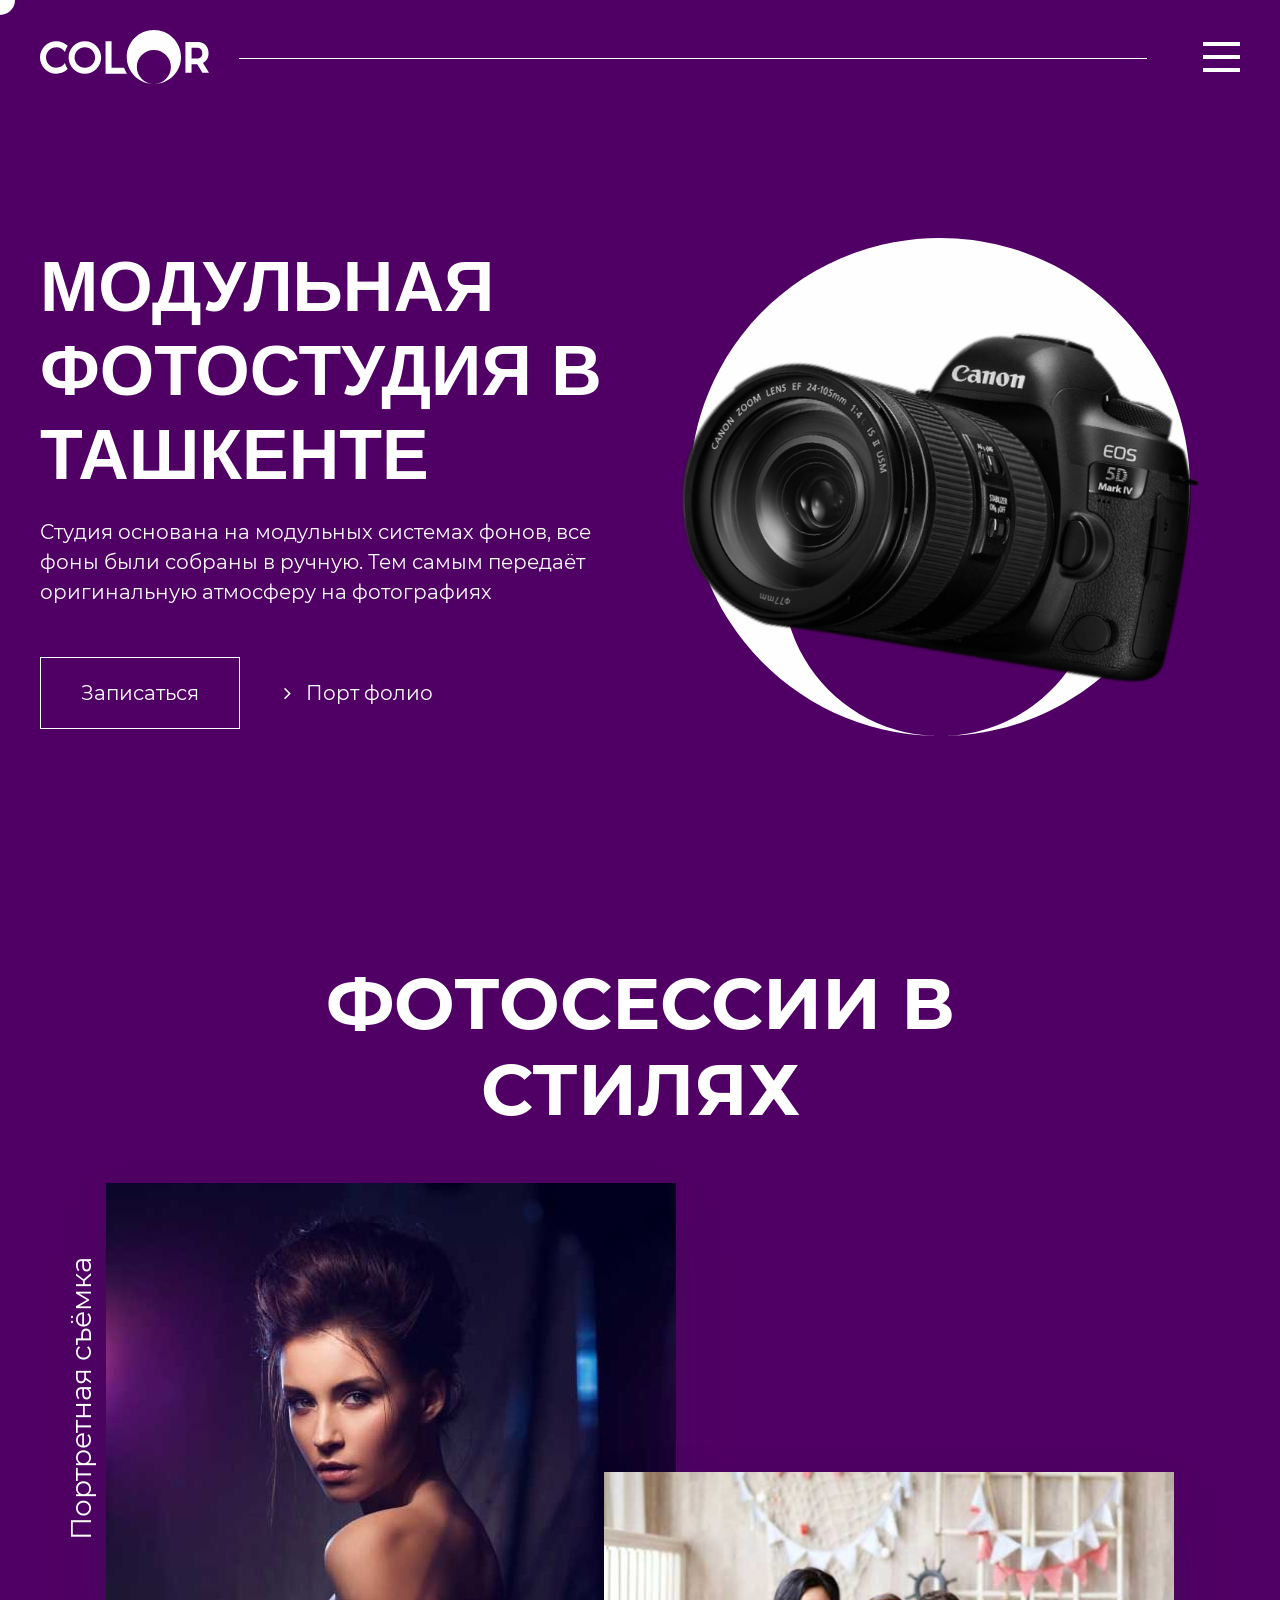
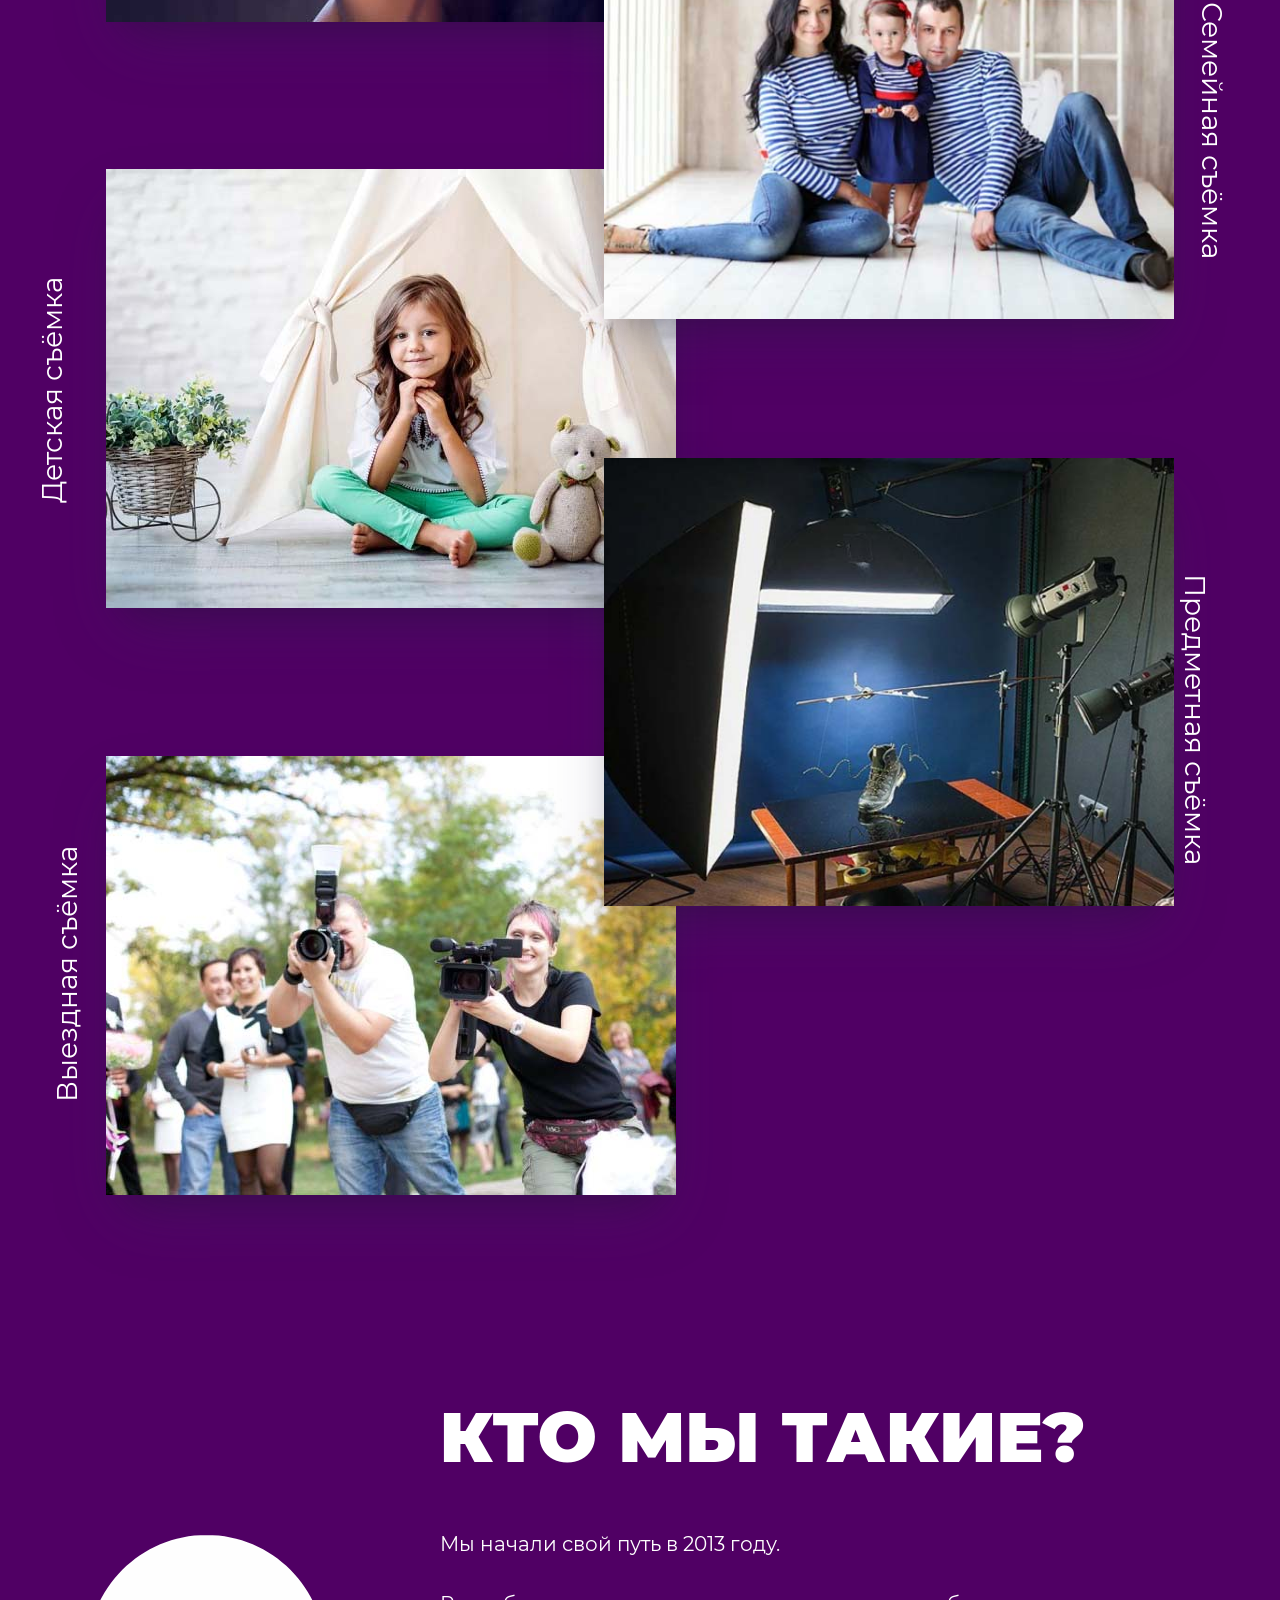
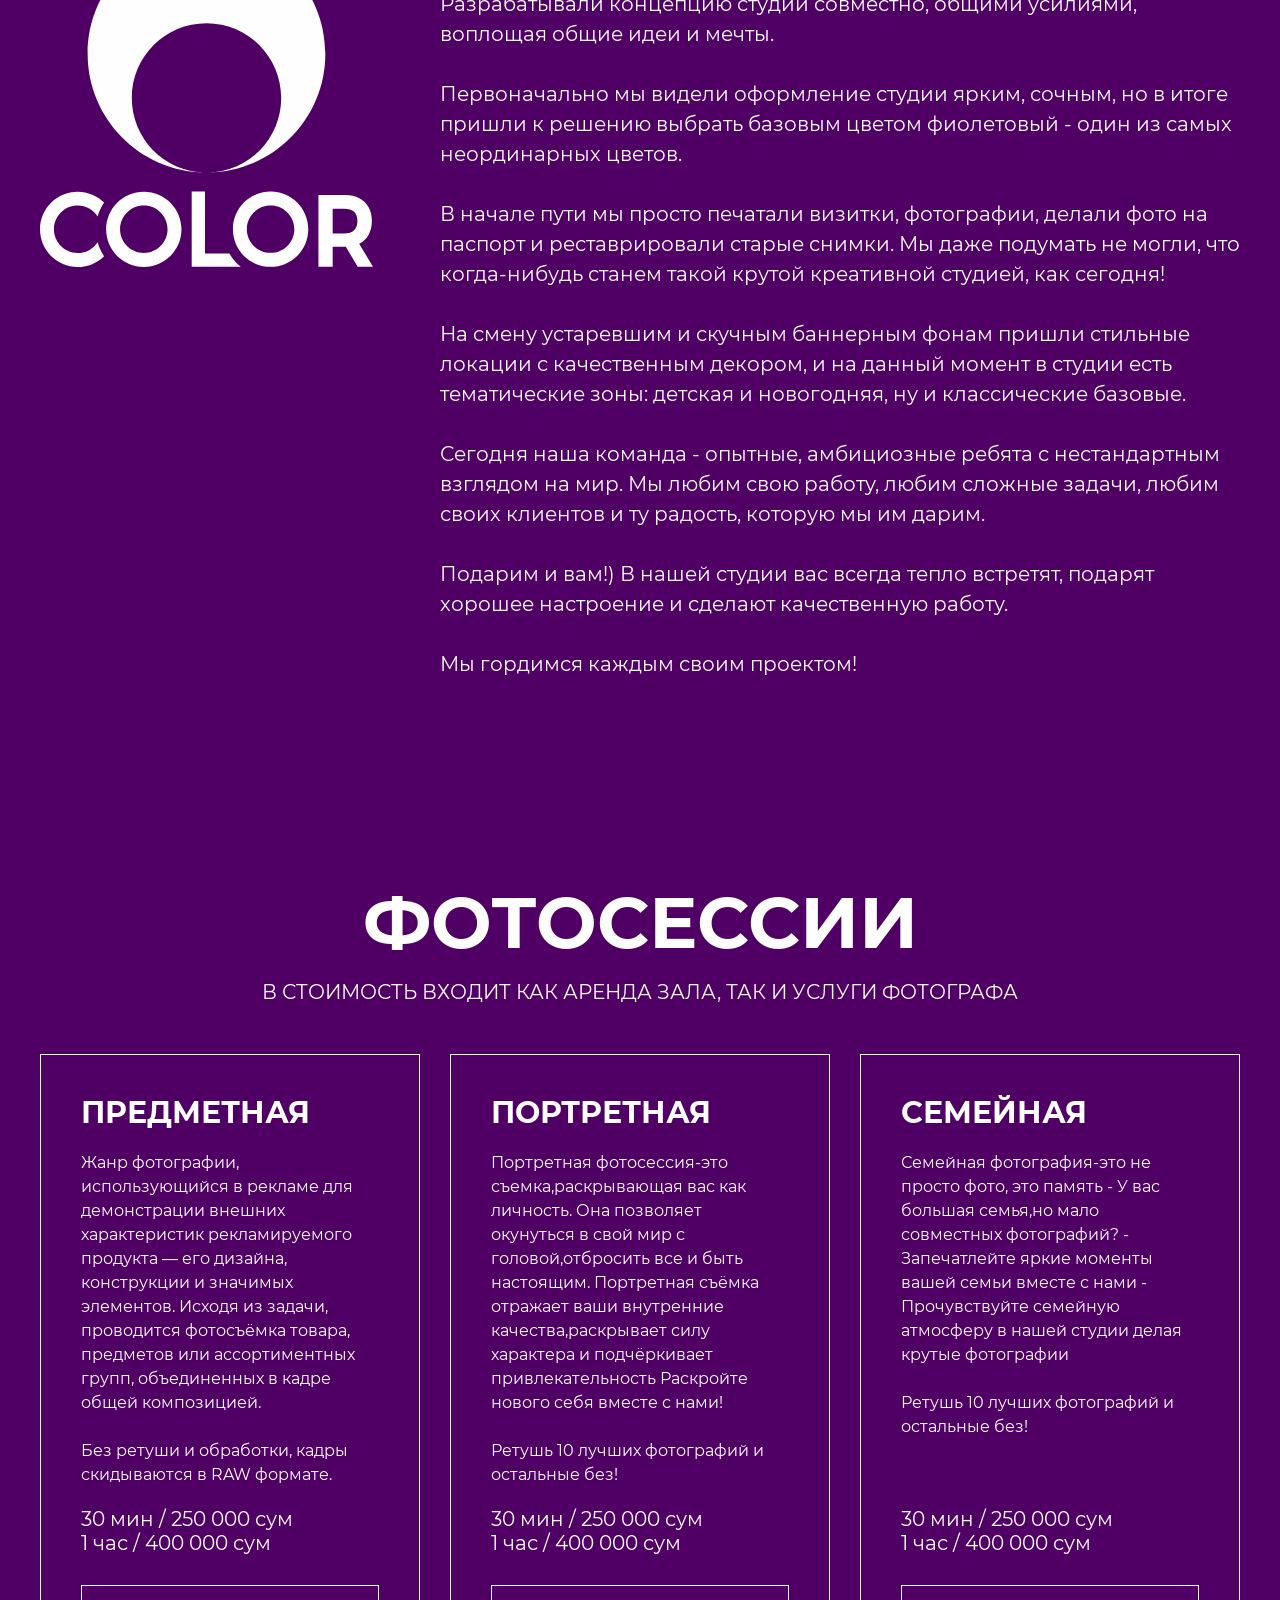
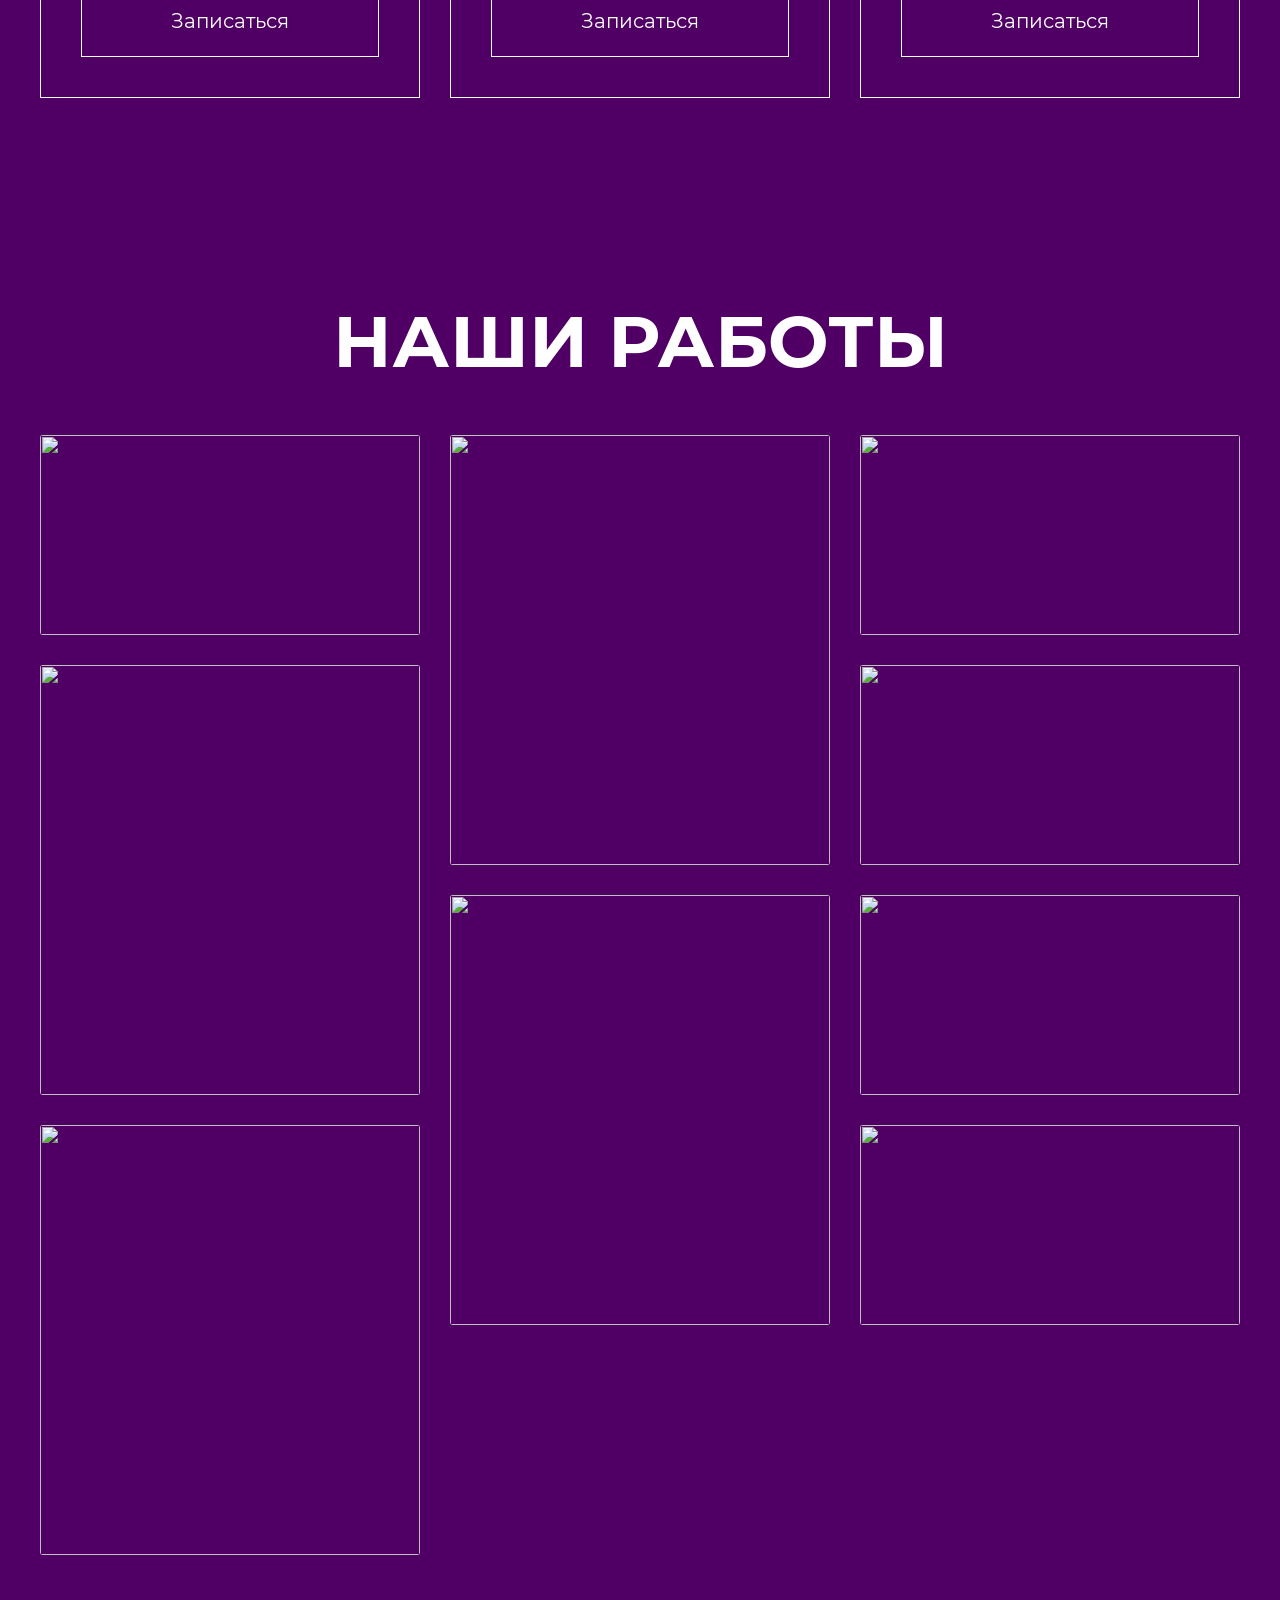
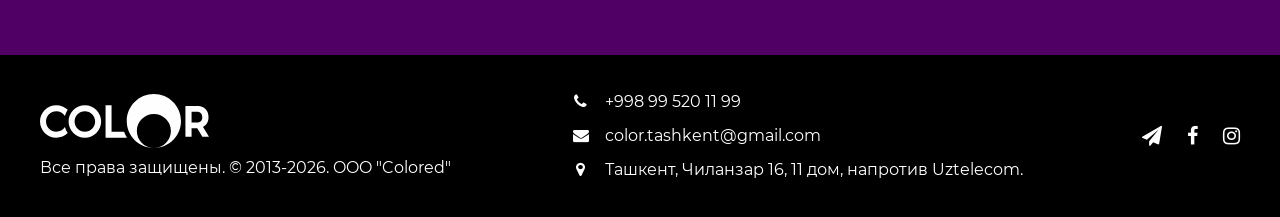
==== color/index.html @ c94e36bf "home page" ====
<!doctype html>
<html lang="en">
<head>
    <meta charset="UTF-8">
    <meta name="viewport"
          content="width=device-width, user-scalable=no, initial-scale=1.0, maximum-scale=1.0, minimum-scale=1.0">
    <meta http-equiv="X-UA-Compatible" content="ie=edge">
    <title>Главная</title>

    <!--<link rel="shortcut icon" href="img/favicon.ico" type="image/x-icon">-->
<link rel="stylesheet" href="libs/font-awesome.min.css">
<link rel="stylesheet" href="libs/reset.css">
<link rel="stylesheet" href="libs/bootstrap/css/bootstrap.min.css">
<link rel="stylesheet" href="libs/animate.min.css">
<link rel="stylesheet" href="libs/aos/aos.css">
<link rel="stylesheet" href="css/main.min.css">



    <link rel="stylesheet" href="libs/owlcarousel/owl.carousel.min.css" type="text/css"/>
</head>
<body class="violet-bg">

<div class="mobile-nav hide">

    <div class="mobile-nav__inner">
       <div class="my-container">
           <a class="hamburger-menu">
               <div class="bar"></div>
           </a>
       </div>
        <ul>
            <li><a href="">Фото</a></li>
            <li><a href="">Дизайн</a></li>
            <li><a href="">Подарки</a></li>
            <li><a href="">Контакты</a></li>

        </ul>
    </div>


</div>


<header class="header">
    <div class="my-container">
        <div class="header__wrap">
            <a href="index.html" class="logo">
                <svg width="169" height="54" viewBox="0 0 169 54" fill="none">
                    <path fill-rule="evenodd" clip-rule="evenodd"
                          d="M44.8671 11.2097C53.8607 11.2097 61.151 18.4687 61.151 27.4232C61.151 36.3773 53.8603 43.6363 44.8671 43.6363C35.8736 43.6363 28.5833 36.3773 28.5833 27.4232C28.5833 18.4687 35.8736 11.2097 44.8671 11.2097ZM44.8671 17.2095C50.5326 17.2095 55.1254 21.7823 55.1254 27.4232C55.1254 33.0637 50.5326 37.6369 44.8671 37.6369C39.2017 37.6369 34.6092 33.064 34.6092 27.4232C34.6092 21.7823 39.2017 17.2095 44.8671 17.2095ZM16.2839 11.2097C20.735 11.2097 24.7683 12.9884 27.7073 15.8704C26.4681 17.6913 25.5145 19.7203 24.9086 21.8933C23.0827 19.0754 19.9025 17.2095 16.2839 17.2095C10.6184 17.2095 6.02598 21.7823 6.02598 27.4232C6.02598 33.0637 10.6184 37.6369 16.2839 37.6369C19.9025 37.6369 23.0827 35.771 24.9086 32.9531C25.5145 35.126 26.4681 37.1554 27.7073 38.976C24.7679 41.858 20.7347 43.6367 16.2839 43.6367C7.29035 43.6367 0 36.3776 0 27.4235C0 18.469 7.29035 11.21 16.2839 11.21V11.2097ZM86.9495 43.6363H71.5621H71.3057H65.5587V11.2097H71.5621V37.659H84.0443C84.8035 39.7643 85.781 41.7652 86.9495 43.6367V43.6363ZM162.267 23.1677C162.267 24.8717 161.785 26.1937 160.821 27.1336C159.857 28.0737 158.45 28.5434 156.599 28.5434H151.577V17.7914H156.599C158.45 17.7914 159.857 18.254 160.821 19.1797C161.785 20.105 162.267 21.4346 162.267 23.1677ZM169 42.8203L163.028 32.9058C164.778 32.0247 166.128 30.7543 167.079 29.0942C168.03 27.4351 168.506 25.4589 168.506 23.1677C168.506 20.8762 168.036 18.8931 167.098 17.2187C166.16 15.5441 164.822 14.2515 163.085 13.3414C161.347 12.4309 159.3 11.9752 156.941 11.9752H145.415V42.8206H151.577V34.2281H156.941H157.246L162.381 42.8206H169V42.8203ZM113.879 0C128.857 0 140.999 12.0898 140.999 27.0028C140.999 41.7688 129.095 53.7642 114.321 53.9999C123.529 53.7661 130.921 46.2611 130.921 37.0371C130.921 27.6652 123.291 20.0684 113.879 20.0684C104.467 20.0684 96.8362 27.6656 96.8362 37.0371C96.8362 46.2611 104.228 53.7661 113.436 53.9999C98.6625 53.7642 86.7584 41.7685 86.7584 27.0028C86.7584 12.0898 98.9009 0 113.879 0L113.879 0Z"
                          fill="#FEFEFE"/>
                </svg>
            </a>

            <div class="header__border">

            </div>

            <div class="header__menu">

            </div>

            <a class="hamburger-menu">
                <div class="bar"></div>
            </a>

        </div>
    </div>
</header>


<div class="cursor-main"></div>
<div class="cursor"></div>
<div class="cursor-lazy"></div>

<div class="hero__banner">
    <div class="my-container">
        <div class="hero__banner-wrap">
            <div class="hero__banner-content">
                <h1 class="hero__banner-heading">
                    Модульная Фотостудия в Ташкенте
                </h1>

                <div class="hero__banner-text">
                    Студия основана на модульных системах фонов, все фоны были собраны в ручную.
                    Тем самым передаёт оригинальную атмосферу на фотографиях
                </div>

                <div class="hero__banner-flex">
                    <a href="#!" class="main-btn">Записаться</a>
                    <a class="hero__banner-link">
                        <i class="fa fa-angle-right" aria-hidden="true"></i>
                        Порт фолио</a>
                </div>
            </div>

            <div class="hero__banner-photo parallax-js">
                <img src="img/svg/logo-detail.svg" class="hero__banner-bg" alt="">
                <img src="img/canon.png" class="hero__banner-img layer" data-depth="0.03" alt="">
            </div>

        </div>
    </div>
</div>

<div class="my-container">
    <section class="section category">
        <div class="section__top">
            <h2 class="section__title">ФотосессиИ в стилях</h2>
        </div>

        <div class="section__body">
            <div class="category__wrap">
                <div class="category__item category__item-left">
                    <h3 class="category__item-title">Портретная съёмка</h3>
                    <div class="category__item-photo">
                        <img src="img/category-1.jpg" alt="">
                    </div>
                </div>
                <div class="category__item category__item-right">
                    <h3 class="category__item-title">Семейная съёмка</h3>
                    <div class="category__item-photo">
                        <img src="img/category-2.jpg" alt="">
                    </div>
                </div>

                <div class="category__item category__item-left">
                    <h3 class="category__item-title">Детская съёмка</h3>
                    <div class="category__item-photo">
                        <img src="img/category-3.jpg" alt="">
                    </div>
                </div>
                <div class="category__item category__item-right">
                    <h3 class="category__item-title">Предметная съёмка</h3>
                    <div class="category__item-photo">
                        <img src="img/category-4.jpg" alt="">
                    </div>
                </div>

                <div class="category__item category__item-left">
                    <h3 class="category__item-title">Выездная съёмка</h3>
                    <div class="category__item-photo">
                        <img src="img/category-5.jpg" alt="">
                    </div>
                </div>
            </div>
        </div>
    </section>

    <section class="section about">
        <div class="about__photo">
            <img src="img/svg/logo-text-white.svg" alt="">
        </div>

        <div class="about__content">
            <h2 class="about__title">Кто мы такие?</h2>

            <div class="about__body">
                <p>
                    Мы начали свой путь в 2013 году.
                    <br>
                    <br>
                    Разрабатывали концепцию студии совместно, общими усилиями, воплощая общие идеи и мечты.
                    <br>
                    <br>
                    Первоначально мы видели оформление студии ярким, сочным, но в итоге пришли к решению выбрать базовым
                    цветом фиолетовый - один из самых неординарных цветов.
                    <br>
                    <br>
                    В начале пути мы просто печатали визитки, фотографии, делали фото на паспорт и реставрировали старые
                    снимки. Мы даже подумать не могли, что когда-нибудь станем такой крутой креативной студией, как
                    сегодня!
                    <br>
                    <br>
                    На смену устаревшим и скучным баннерным фонам пришли стильные локации с качественным декором, и на
                    данный момент в студии есть тематические зоны: детская и новогодняя, ну и классические базовые.
                    <br>
                    <br>
                    Сегодня наша команда - опытные, амбициозные ребята с нестандартным взглядом на мир. Мы любим свою
                    работу, любим сложные задачи, любим своих клиентов и ту радость, которую мы им дарим.
                    <br>
                    <br>
                    Подарим и вам!) В нашей студии вас всегда тепло встретят,
                    подарят хорошее настроение и сделают качественную работу.
                    <br>
                    <br>
                    Мы гордимся каждым своим проектом!
                </p>
            </div>
        </div>

    </section>

    <section class="section photosession">
        <div class="section__top">
            <h2 class="section__title">Фотосессии</h2>
            <h6 class="section__subtitle">В стоимость входит как аренда зала, так и услуги фотографа</h6>
        </div>
        <div class="section__body">
            <div class="owl-carousel owl-theme photosession__slider">
                <div class="photosession__slider-item">
                    <h2 class="photosession__slider-title">
                        Предметная
                    </h2>
                    <div class="photosession__slider-content">
                        <p class="photosession__slider-text">
                            Жанр фотографии, использующийся в рекламе для демонстрации внешних характеристик
                            рекламируемого продукта — его дизайна, конструкции и значимых элементов. Исходя из задачи,
                            проводится фотосъёмка товара, предметов или ассортиментных групп, объединенных в кадре общей
                            композицией.
                            <br><br>
                            Без ретуши и обработки, кадры скидываются в RAW формате.

                        </p>
                    </div>
                    <div class="photosession__slider-price">
                        <h5>30 мин / 250 000 сум</h5>
                        <h5>1 час / 400 000 сум</h5>
                    </div>
                    <a href="#!" class="main-btn">Записаться</a>
                </div>

                <div class="photosession__slider-item">
                    <h2 class="photosession__slider-title">
                        Портретная
                    </h2>
                    <div class="photosession__slider-content">
                        <p class="photosession__slider-text">
                            Портретная фотосессия-это съемка,раскрывающая вас как личность. Она позволяет окунуться в
                            свой мир с головой,отбросить все и быть настоящим. Портретная съёмка отражает ваши
                            внутренние качества,раскрывает силу характера и подчёркивает привлекательность
                            Раскройте нового себя вместе с нами️!
                            <br><br>
                            Ретушь 10 лучших фотографий и остальные без!

                        </p>
                    </div>
                    <div class="photosession__slider-price">
                        <h5>30 мин / 250 000 сум</h5>
                        <h5>1 час / 400 000 сум</h5>
                    </div>

                    <a href="#!" class="main-btn">Записаться</a>
                </div>

                <div class="photosession__slider-item">
                    <h2 class="photosession__slider-title">
                        Семейная
                    </h2>
                    <div class="photosession__slider-content">
                        <p class="photosession__slider-text">
                            Семейная фотография-это не просто фото, это память
                            - У вас большая семья,но мало совместных фотографий?
                            - Запечатлейте яркие моменты вашей семьи вместе с нами
                            - Прочувствуйте семейную атмосферу в нашей студии делая крутые фотографии
                            <br><br>
                            Ретушь 10 лучших фотографий и остальные без!

                        </p>
                    </div>
                    <div class="photosession__slider-price">
                        <h5>30 мин / 250 000 сум</h5>
                        <h5>1 час / 400 000 сум</h5>
                    </div>

                    <a href="#!" class="main-btn">Записаться</a>
                </div>

            </div>

        </div>
    </section>

    <section class="section portfolio">
        <div class="section__top">
            <h2 class="section__title">Наши работы</h2>
        </div>

        <div class="section__body portfolio__wrap">

            <a href="#!" class="portfolio__item">
                <img src="" alt="">
            </a>

            <a href="#!" class="portfolio__item">
                <img src="" alt="">
            </a>

            <a href="#!" class="portfolio__item">
                <img src="" alt="">
            </a>

            <a href="#!" class="portfolio__item">
                <img src="" alt="">
            </a>

            <a href="#!" class="portfolio__item">
                <img src="" alt="">
            </a>

            <a href="#!" class="portfolio__item">
                <img src="" alt="">
            </a>

            <a href="#!" class="portfolio__item">
                <img src="" alt="">
            </a>

            <a href="#!" class="portfolio__item">
                <img src="" alt="">
            </a>

            <a href="#!" class="portfolio__item">
                <img src="" alt="">
            </a>

        </div>

        <script>
            var baseURL = 'https://source.unsplash.com/random/?pastel';
            photos = document.getElementsByClassName('portfolio__item');

            Array.from(photos).forEach(function (photo, randomSeed) {
                newPhotoURL = baseURL + "/" + randomSeed++;
                photo.innerHTML = "<img src='" + newPhotoURL + "'>";
            });

        </script>

    </section>

</div>



<footer class="footer">
    <div class="my-container">
        <div class="footer__wrap">
            <div class="footer__item">
                <div class="copyright">
                    <a href="index.html" class="footer__logo">
                        <img src="./img/svg/logo.svg" alt="">
                    </a>
                    <h5>Все права защищены. &copy; 2013-<span id="year"></span>. OOO "Colored" </h5>
                </div>
            </div>

            <div class="footer__item">
                <div class="footer__contacts">
                    <a href="tel: +998 99 520 11 99" class="footer__contacts-item">
                        <i class="fa fa-phone" aria-hidden="true"></i>
                        +998 99 520 11 99</a>
                    <a href="mailto: color.tashkent@gmail.com" class="footer__contacts-item">
                        <i class="fa fa-envelope" aria-hidden="true"></i>
                        color.tashkent@gmail.com</a>
                    <a href="#!" class="footer__contacts-item">
                        <i class="fa fa-map-marker" aria-hidden="true"></i>
                        Ташкент, Чиланзар 16, 11 дом, напротив Uztelecom.</a>
                </div>
            </div>
            <div class="footer__item">
                <div class="footer__socials">

                    <a href="" class="footer__socials-item">
                        <i class="fa fa-paper-plane" aria-hidden="true"></i>
                    </a>
                    <a href="" class="footer__socials-item">
                        <i class="fa fa-facebook" aria-hidden="true"></i>
                    </a>
                    <a href="" class="footer__socials-item">
                        <i class="fa fa-instagram" aria-hidden="true"></i>
                    </a>

                </div>
            </div>
        </div>
    </div>
</footer>

<script>
    document.getElementById("year").innerHTML = new Date().getFullYear();
</script>

<script src="libs/jquery-3.5.1.min.js"></script>
<script src="libs/bootstrap/js/popper.js"></script>
<script src="libs/bootstrap/js/bootstrap.min.js"></script>
<script src="libs/inputMask.min.js"></script>
<script src="libs/aos/aos.js"></script>
<script src="libs/parallax/jquery.parallax.min.js"></script>
<script src="js/main.js"></script>




<script src="libs/owlcarousel/owl.carousel.min.js"></script>
<script src="libs/match-height.js"></script>

<script>
    $(document).ready(function () {
        let $scene = $('.parallax-js').parallax({
            scalarX: 100,
            scalarY: 100,
        });
    });

    $('.photosession__slider').owlCarousel({
        loop: true,
        margin: 30,
        nav: true,
        responsive: {
            0: {
                items: 1
            },
            600: {
                items: 3
            },
            1000: {
                items: 3
            }
        }
    })

    $(function () {
        $('.photosession__slider-item').matchHeight();
    });


</script>

</body>


</html>
---- color/css/main.min.css ----
@font-face{font-family:Montserrat-Regular;font-display:swap;src:url(../fonts/Montserrat-Regular.woff) format("woff"),url(../fonts/Montserrat-Regular.woff2) format("woff2");font-weight:400;font-style:normal}@font-face{font-family:Montserrat-Medium;font-display:swap;src:url(../fonts/Montserrat-Medium.woff) format("woff"),url(../fonts/Montserrat-Medium.woff2) format("woff2");font-weight:500;font-style:normal}@font-face{font-family:Montserrat-Bold;font-display:swap;src:url(../fonts/Montserrat-Bold.woff) format("woff"),url(../fonts/Montserrat-Bold.woff2) format("woff2");font-weight:700;font-style:normal}@font-face{font-family:Montserrat-Black;font-display:swap;src:url(../fonts/Montserrat-Black.woff) format("woff"),url(../fonts/Montserrat-Black.woff2) format("woff2");font-weight:900;font-style:normal}html{scroll-behavior:smooth}*{-webkit-box-sizing:border-box;box-sizing:border-box}body{width:100%;margin:0 auto;padding:0;overflow-x:hidden;position:relative;-webkit-font-smoothing:antialiased;text-rendering:optimizeLegibility;font-family:Montserrat-Regular,sans-serif;font-weight:400}a,h1,h2,h3,h4,h5,h6,li,p,ul{padding:0;margin:0}a,a:active,a:focus,a:hover{color:#fff;text-decoration:none;outline:0}button{outline:0!important;border:transparent}input{text-decoration:none;outline:0}ul li{list-style-type:none}.my-container{width:100%;max-width:1260px;margin-left:auto;margin-right:auto;display:block;padding-left:15px;padding-right:15px}::-webkit-scrollbar{width:8px;height:8px}::-webkit-scrollbar-track{background:#fff}::-webkit-scrollbar-thumb{background:-webkit-gradient(linear,left top,left bottom,from(#1749a5),to(#113375));background:linear-gradient(180deg,#1749a5 0,#113375 100%)}.violet-bg{background:#500064}.hamburger-menu{position:relative;cursor:pointer}.bar,.bar:after,.bar:before{width:37px;height:4px}.bar{position:relative;-webkit-transform:translateY(25px);-ms-transform:translateY(25px);transform:translateY(25px);background:#fff;-webkit-transition:all 0s .3s;-o-transition:all 0s .3s;transition:all 0s .3s}.bar.animate{background:rgba(255,255,255,0)}.bar.animate::after{top:0;-webkit-transform:rotate(45deg);-ms-transform:rotate(45deg);transform:rotate(45deg);-webkit-transition:top .3s cubic-bezier(.23,1,.32,1),-webkit-transform .3s .3s cubic-bezier(.23,1,.32,1);transition:top .3s cubic-bezier(.23,1,.32,1),-webkit-transform .3s .3s cubic-bezier(.23,1,.32,1);-o-transition:top .3s cubic-bezier(.23,1,.32,1),transform .3s .3s cubic-bezier(.23,1,.32,1);transition:top .3s cubic-bezier(.23,1,.32,1),transform .3s .3s cubic-bezier(.23,1,.32,1);transition:top .3s cubic-bezier(.23,1,.32,1),transform .3s .3s cubic-bezier(.23,1,.32,1),-webkit-transform .3s .3s cubic-bezier(.23,1,.32,1)}.bar.animate::before{bottom:0;-webkit-transform:rotate(-45deg);-ms-transform:rotate(-45deg);transform:rotate(-45deg);-webkit-transition:bottom .3s cubic-bezier(.23,1,.32,1),-webkit-transform .3s .3s cubic-bezier(.23,1,.32,1);transition:bottom .3s cubic-bezier(.23,1,.32,1),-webkit-transform .3s .3s cubic-bezier(.23,1,.32,1);-o-transition:bottom .3s cubic-bezier(.23,1,.32,1),transform .3s .3s cubic-bezier(.23,1,.32,1);transition:bottom .3s cubic-bezier(.23,1,.32,1),transform .3s .3s cubic-bezier(.23,1,.32,1);transition:bottom .3s cubic-bezier(.23,1,.32,1),transform .3s .3s cubic-bezier(.23,1,.32,1),-webkit-transform .3s .3s cubic-bezier(.23,1,.32,1)}.bar::before{content:"";position:absolute;left:0;bottom:13px;background:#fff;-webkit-transition:bottom .3s .3s cubic-bezier(.23,1,.32,1),-webkit-transform .3s cubic-bezier(.23,1,.32,1);transition:bottom .3s .3s cubic-bezier(.23,1,.32,1),-webkit-transform .3s cubic-bezier(.23,1,.32,1);-o-transition:bottom .3s .3s cubic-bezier(.23,1,.32,1),transform .3s cubic-bezier(.23,1,.32,1);transition:bottom .3s .3s cubic-bezier(.23,1,.32,1),transform .3s cubic-bezier(.23,1,.32,1);transition:bottom .3s .3s cubic-bezier(.23,1,.32,1),transform .3s cubic-bezier(.23,1,.32,1),-webkit-transform .3s cubic-bezier(.23,1,.32,1)}.bar::after{content:"";position:absolute;left:0;top:13px;background:#fff;-webkit-transition:top .3s .3s cubic-bezier(.23,1,.32,1),-webkit-transform .3s cubic-bezier(.23,1,.32,1);transition:top .3s .3s cubic-bezier(.23,1,.32,1),-webkit-transform .3s cubic-bezier(.23,1,.32,1);-o-transition:top .3s .3s cubic-bezier(.23,1,.32,1),transform .3s cubic-bezier(.23,1,.32,1);transition:top .3s .3s cubic-bezier(.23,1,.32,1),transform .3s cubic-bezier(.23,1,.32,1);transition:top .3s .3s cubic-bezier(.23,1,.32,1),transform .3s cubic-bezier(.23,1,.32,1),-webkit-transform .3s cubic-bezier(.23,1,.32,1)}.show{left:0;opacity:1}.hide{opacity:0;left:100%}.mobile-nav{background:#500064;position:fixed;top:0;z-index:100;width:100vw;height:100vh;text-align:center;display:-webkit-box;display:-ms-flexbox;display:flex;-webkit-box-align:center;-ms-flex-align:center;align-items:center;-webkit-box-pack:center;-ms-flex-pack:center;justify-content:center;padding:50px}.mobile-nav__inner{width:100%;display:-webkit-box;display:-ms-flexbox;display:flex;-webkit-box-orient:vertical;-webkit-box-direction:normal;-ms-flex-direction:column;flex-direction:column;min-height:100vh;padding:30px 0}.mobile-nav .hamburger-menu{margin-bottom:50px;display:-webkit-box;display:-ms-flexbox;display:flex;-webkit-box-pack:end;-ms-flex-pack:end;justify-content:flex-end}.mobile-nav ul{position:relative;list-style:none;margin-top:auto;margin-bottom:auto}.mobile-nav a{text-align:center;font-size:4vw;color:#fff;opacity:0;-webkit-transition:opacity .9s ease-in-out;-o-transition:opacity .9s ease-in-out;transition:opacity .9s ease-in-out}.mobile-nav a:hover{color:#2980b9}.mobile-nav.show a{text-align:center;font-size:4vw;color:#fff;opacity:1}body{position:relative;z-index:1}.cursor{width:30px;height:30px;border-radius:50%;position:fixed;background:#fff;-webkit-transform:translate3d(-50%,-50%,0);transform:translate3d(-50%,-50%,0);top:0;left:0;pointer-events:none;mix-blend-mode:difference;-webkit-transition:.1s ease-out;-o-transition:.1s ease-out;transition:.1s ease-out;z-index:999}.cursor-main{width:70px;height:70px;border-radius:50%;position:fixed;border:2px solid transparent;-webkit-transform:translate3d(-50%,-50%,0);transform:translate3d(-50%,-50%,0);top:0;left:0;pointer-events:none;mix-blend-mode:difference;-webkit-transition:.1s ease-out;-o-transition:.1s ease-out;transition:.1s ease-out}.cursor-lazy{width:50px;height:50px;border-radius:50%;border:2px solid transparent;position:fixed;-webkit-transform:translate3d(-50%,-50%,0);transform:translate3d(-50%,-50%,0);top:0;left:0;-webkit-transition:.1s ease-out;-o-transition:.1s ease-out;transition:.1s ease-out;display:none}.hero__banner-wrap{display:-webkit-box;display:-ms-flexbox;display:flex;-ms-flex-wrap:wrap;flex-wrap:wrap;width:100%;min-height:calc(100vh - 154px)}.hero__banner-content{width:50%;display:-webkit-box;display:-ms-flexbox;display:flex;-webkit-box-orient:vertical;-webkit-box-direction:normal;-ms-flex-direction:column;flex-direction:column;-ms-flex-wrap:wrap;flex-wrap:wrap;-webkit-box-pack:center;-ms-flex-pack:center;justify-content:center;color:#fff}.hero__banner-heading{max-width:600px;font-size:70px;font-family:Monsterrat-Bold,sans-serif;font-weight:700;text-transform:uppercase}.hero__banner-text{font-size:20px;margin-top:20px}.hero__banner-flex{display:-webkit-box;display:-ms-flexbox;display:flex;-ms-flex-wrap:wrap;flex-wrap:wrap;width:100%;-webkit-box-align:center;-ms-flex-align:center;align-items:center;margin-top:50px}.hero__banner .main-btn{margin-right:44px}.hero__banner-link{font-size:20px}.hero__banner-link .fa{margin-right:10px}.hero__banner-photo{width:50%;position:relative;display:-webkit-box;display:-ms-flexbox;display:flex;-webkit-box-align:center;-ms-flex-align:center;align-items:center;-webkit-box-pack:center;-ms-flex-pack:center;justify-content:center;padding:20px}.hero__banner-bg{padding:50px;position:absolute;top:0;left:0;-o-object-fit:contain;object-fit:contain;width:100%;height:100%;z-index:1}.hero__banner-img{position:relative;z-index:2;width:100%;-o-object-fit:contain;object-fit:contain}.section{color:#fff;padding:100px 0}.section__title{max-width:80%;margin:0 auto;text-align:center;font-size:72px;font-family:Montserrat-Bold,sans-serif;font-weight:700;text-transform:uppercase}.section__subtitle{font-size:20px;text-align:center;text-transform:uppercase;margin-top:15px}.section__body{margin-top:50px}.category__wrap{width:100%;display:-webkit-box;display:-ms-flexbox;display:flex;-webkit-box-orient:vertical;-webkit-box-direction:normal;-ms-flex-direction:column;flex-direction:column}.category__item{display:-webkit-box;display:-ms-flexbox;display:flex;max-width:53%;width:100%;position:relative;margin-top:-150px}.category__item:first-child{margin-top:0}.category__item-left{margin-right:auto;padding-left:40px}.category__item-left .category__item-title{-webkit-transform:rotate(-90deg) translateX(7%);-ms-transform:rotate(-90deg) translateX(7%);transform:rotate(-90deg) translateX(7%);top:50%;left:-100px}.category__item-left .category__item-photo{margin-left:auto}.category__item-right{margin-left:auto;padding-right:40px;position:relative;z-index:2}.category__item-right .category__item-title{-webkit-transform:rotate(90deg) translateX(7%);-ms-transform:rotate(90deg) translateX(7%);transform:rotate(90deg) translateX(7%);top:50%;right:-100px}.category__item-right .category__item-photo{margin-right:auto}.category__item-title{position:absolute;text-align:center}.category__item-photo{max-width:570px;width:100%;-webkit-box-shadow:rgba(50,50,93,.25) 0 30px 60px -12px,rgba(0,0,0,.3) 0 18px 36px -18px;box-shadow:rgba(50,50,93,.25) 0 30px 60px -12px,rgba(0,0,0,.3) 0 18px 36px -18px}.category__item-photo img{width:100%;-o-object-fit:contain;object-fit:contain}.about{display:-webkit-box;display:-ms-flexbox;display:flex;width:100%}.about__title{font-size:70px;font-family:Montserrat-Black,sans-serif;color:#fff;text-transform:uppercase}.about__body{margin-top:50px}.about__body p{font-size:20px}.about__photo{position:-webkit-sticky;position:sticky;top:20px;height:100%;max-width:340px;width:100%;margin-right:60px;margin-top:140px}.about__content{width:100%;-webkit-box-flex:0;-ms-flex:0 0 1;flex:0 0 1}.photosession__slider-item{padding:40px;border:1px solid #fff;display:-webkit-box;display:-ms-flexbox;display:flex;-webkit-box-orient:vertical;-webkit-box-direction:normal;-ms-flex-direction:column;flex-direction:column}.photosession__slider-title{font-size:30px;text-transform:uppercase;font-family:Montserrat-Bold,sans-serif}.photosession__slider-content{margin-top:20px;margin-bottom:20px}.photosession__slider-text{font-size:16px}.photosession__slider-price{margin-top:auto}.photosession__slider .main-btn{margin-top:30px;text-align:center}.portfolio__wrap{display:grid;grid-gap:30px;grid-template-columns:repeat(auto-fit,minmax(370px,1fr));grid-auto-rows:200px}.portfolio__item{position:relative}.portfolio__item img{width:100%;height:100%;border-radius:3px;-o-object-fit:cover;object-fit:cover;-webkit-transition:.3s;-o-transition:.3s;transition:.3s}.portfolio__item img:hover{cursor:pointer;-webkit-transform:scale(1.01);-ms-transform:scale(1.01);transform:scale(1.01)}.portfolio__item:nth-child(even){grid-row:span 2}.main-btn{border:1px solid #fff;padding:20px 40px;color:#fff;font-size:20px;-webkit-transition:.1s;-o-transition:.1s;transition:.1s}.main-btn:active{-webkit-transform:scale(.9);-ms-transform:scale(.9);transform:scale(.9)}.header__wrap{padding:30px 0;display:-webkit-box;display:-ms-flexbox;display:flex;width:100%}.header__border{border-bottom:1px solid #fff;margin-right:56px;width:100%;margin-bottom:25px}.logo{margin-right:30px}.footer{background-color:#000}.footer__wrap{display:-webkit-box;display:-ms-flexbox;display:flex;width:100%;-ms-flex-wrap:wrap;flex-wrap:wrap;-webkit-box-align:center;-ms-flex-align:center;align-items:center;-webkit-box-pack:justify;-ms-flex-pack:justify;justify-content:space-between;padding:20px 0}.footer__logo{margin-bottom:10px;display:-webkit-inline-box;display:-ms-inline-flexbox;display:inline-flex}.footer .copyright h5{color:#fff;font-size:16px}.footer__item{margin:15px 30px 15px 0;font-size:16px}.footer__item:last-child{margin-right:0}.footer__contacts{display:block}.footer__contacts-item{display:block;margin-bottom:10px}.footer__contacts-item:last-child{margin-bottom:0}.footer__contacts-item .fa{text-align:center;min-width:20px;margin-right:10px}.footer__socials-item{font-size:20px;margin-left:20px}.footer__socials-item:first-child{margin-left:0}@media (max-width:1450px){.my-container{max-width:1230px}}@media (max-width:1250px){.my-container{max-width:991px}}@media (max-width:991px){.my-container{max-width:768px}}@media (max-width:768px){.hamburger-menu{display:block;right:30px}}@media (max-width:500px){.my-container{padding:0 20px}.hamburger-menu{right:20px}}@media (max-width:380px){.my-container{padding:0 15px}.mobile__menu{max-width:70%}}
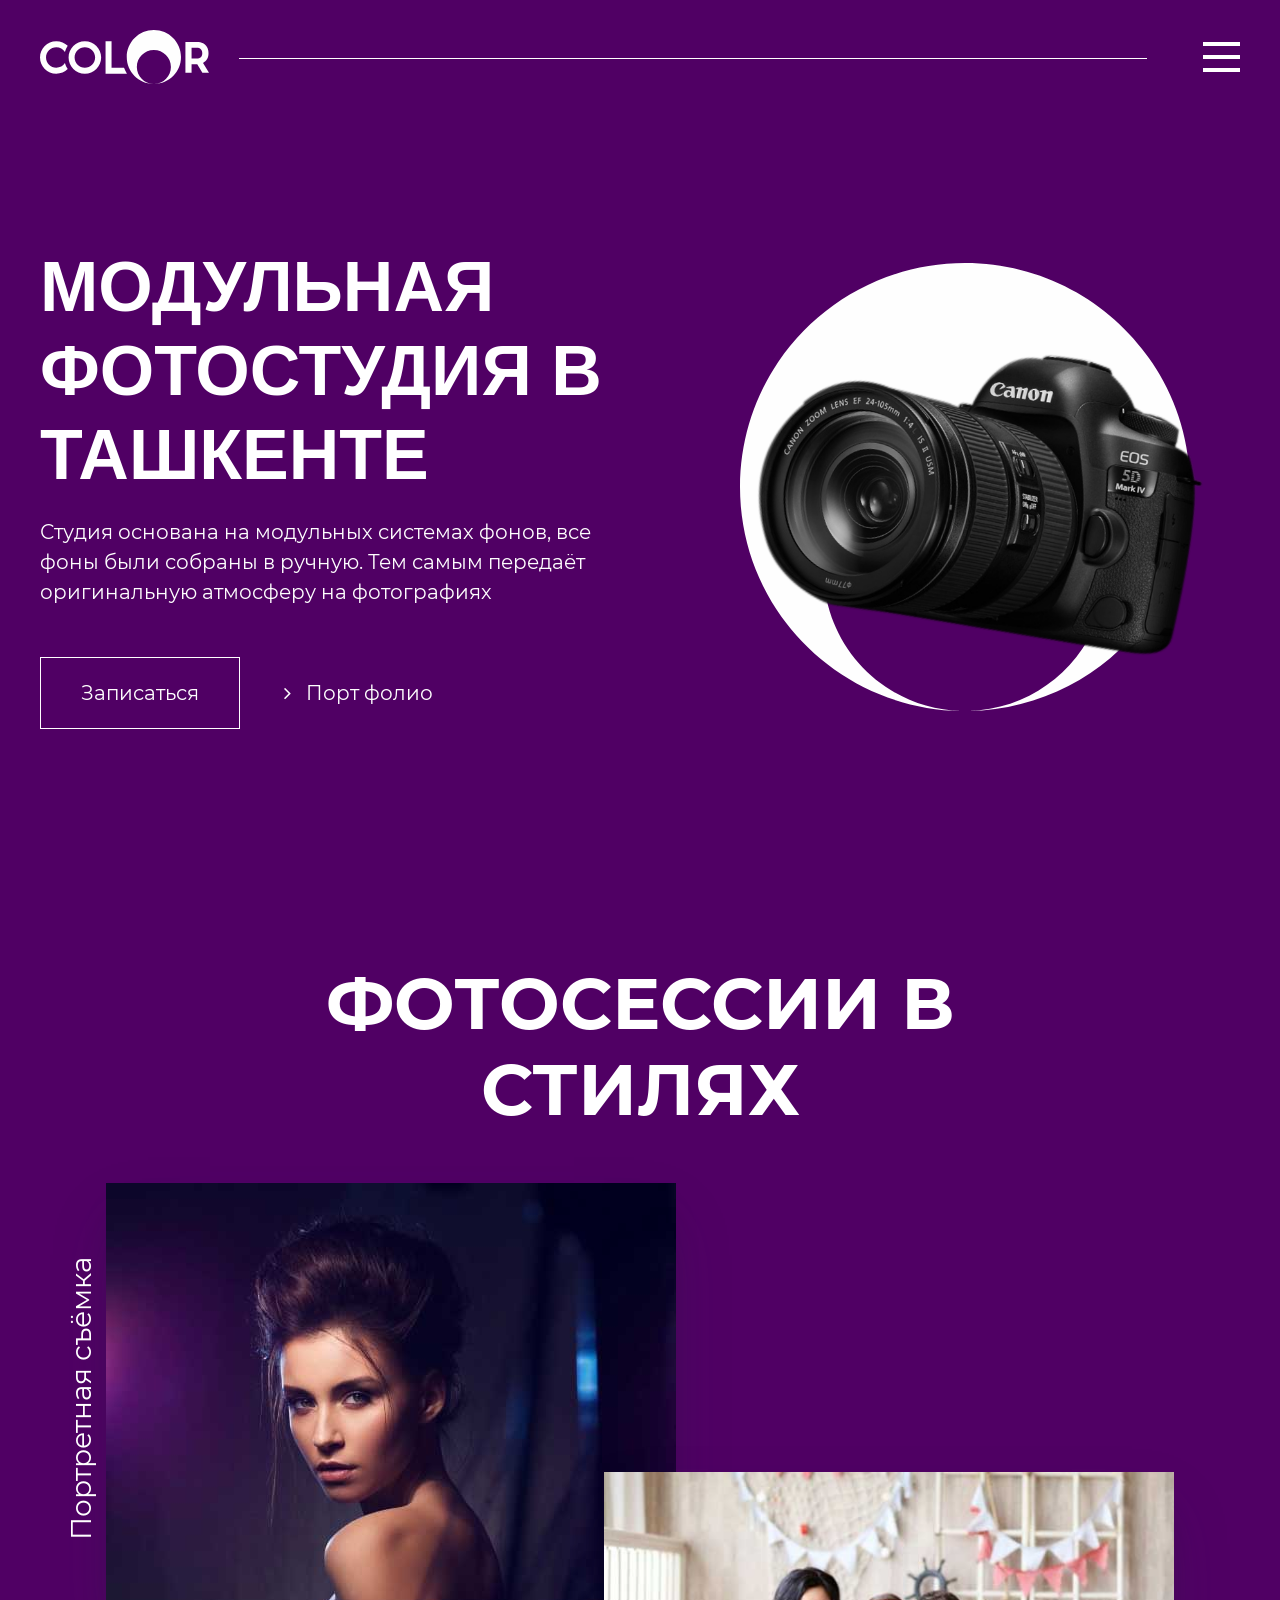
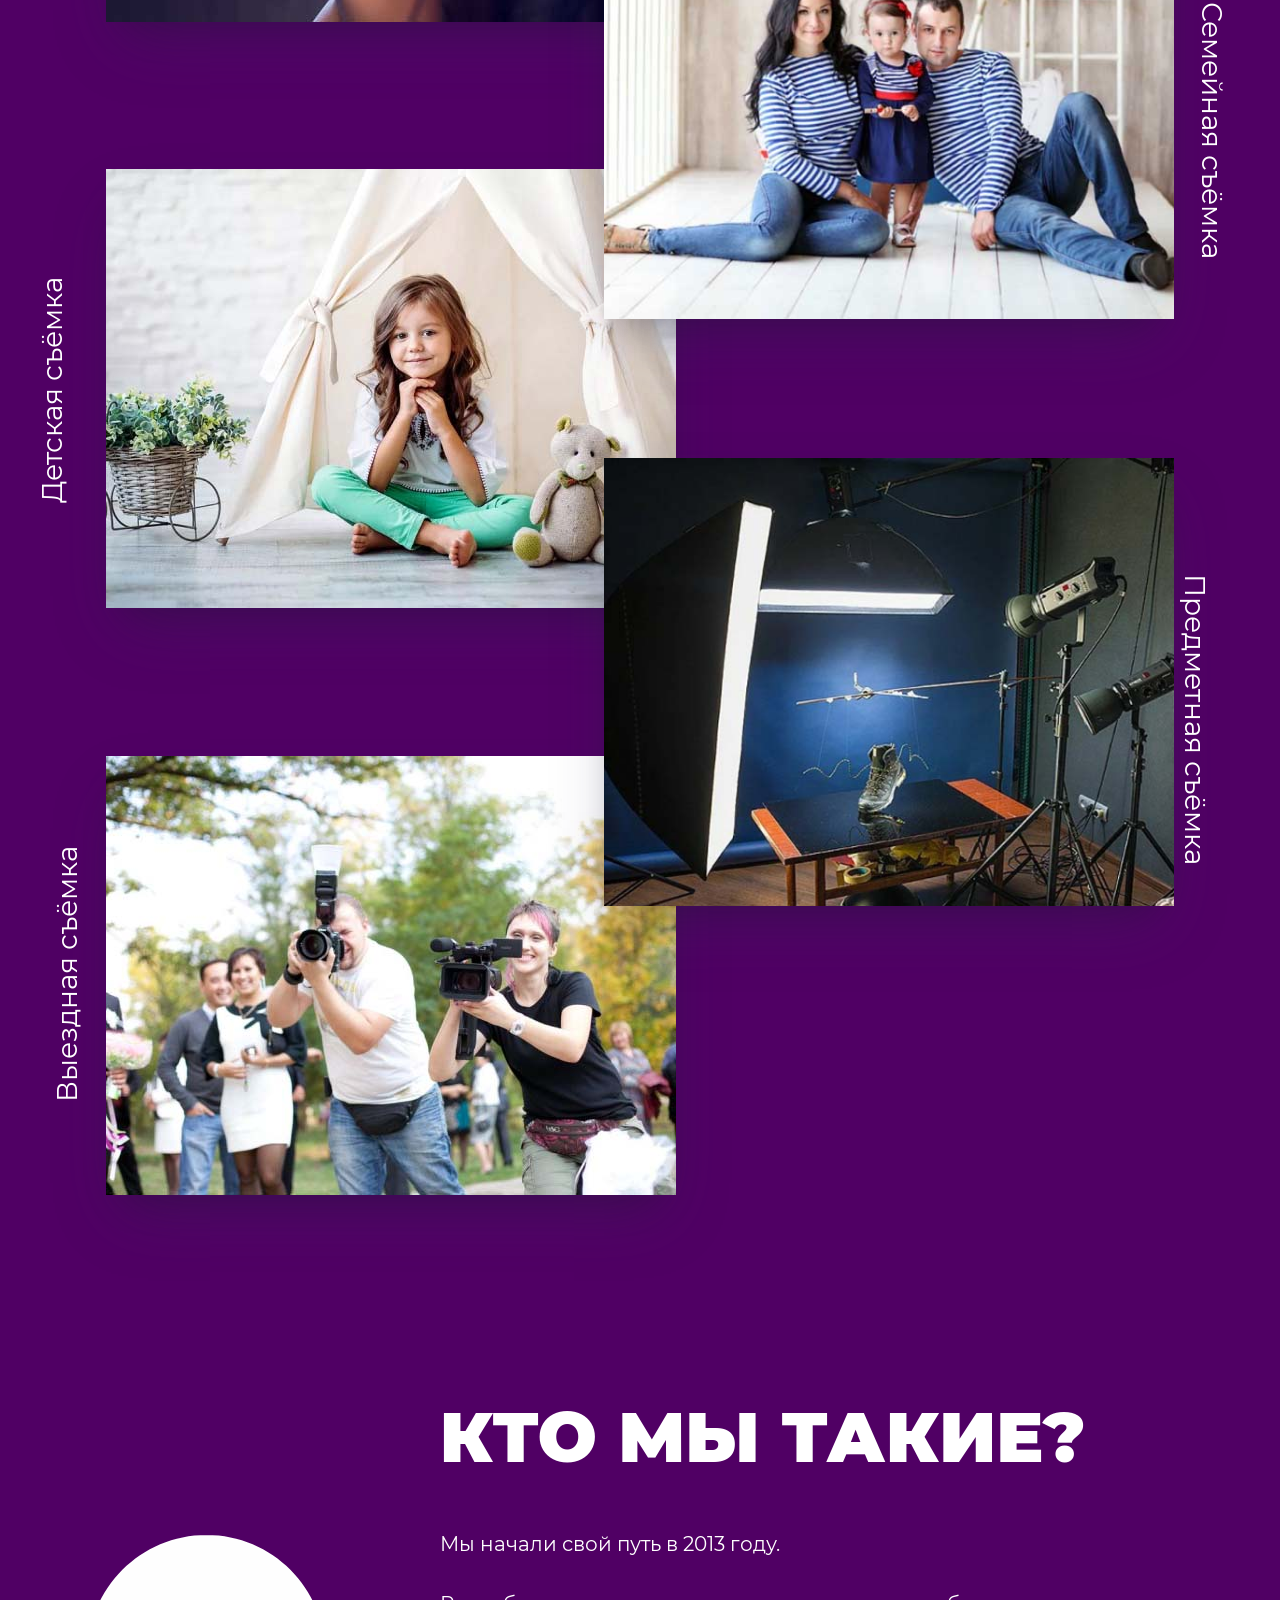
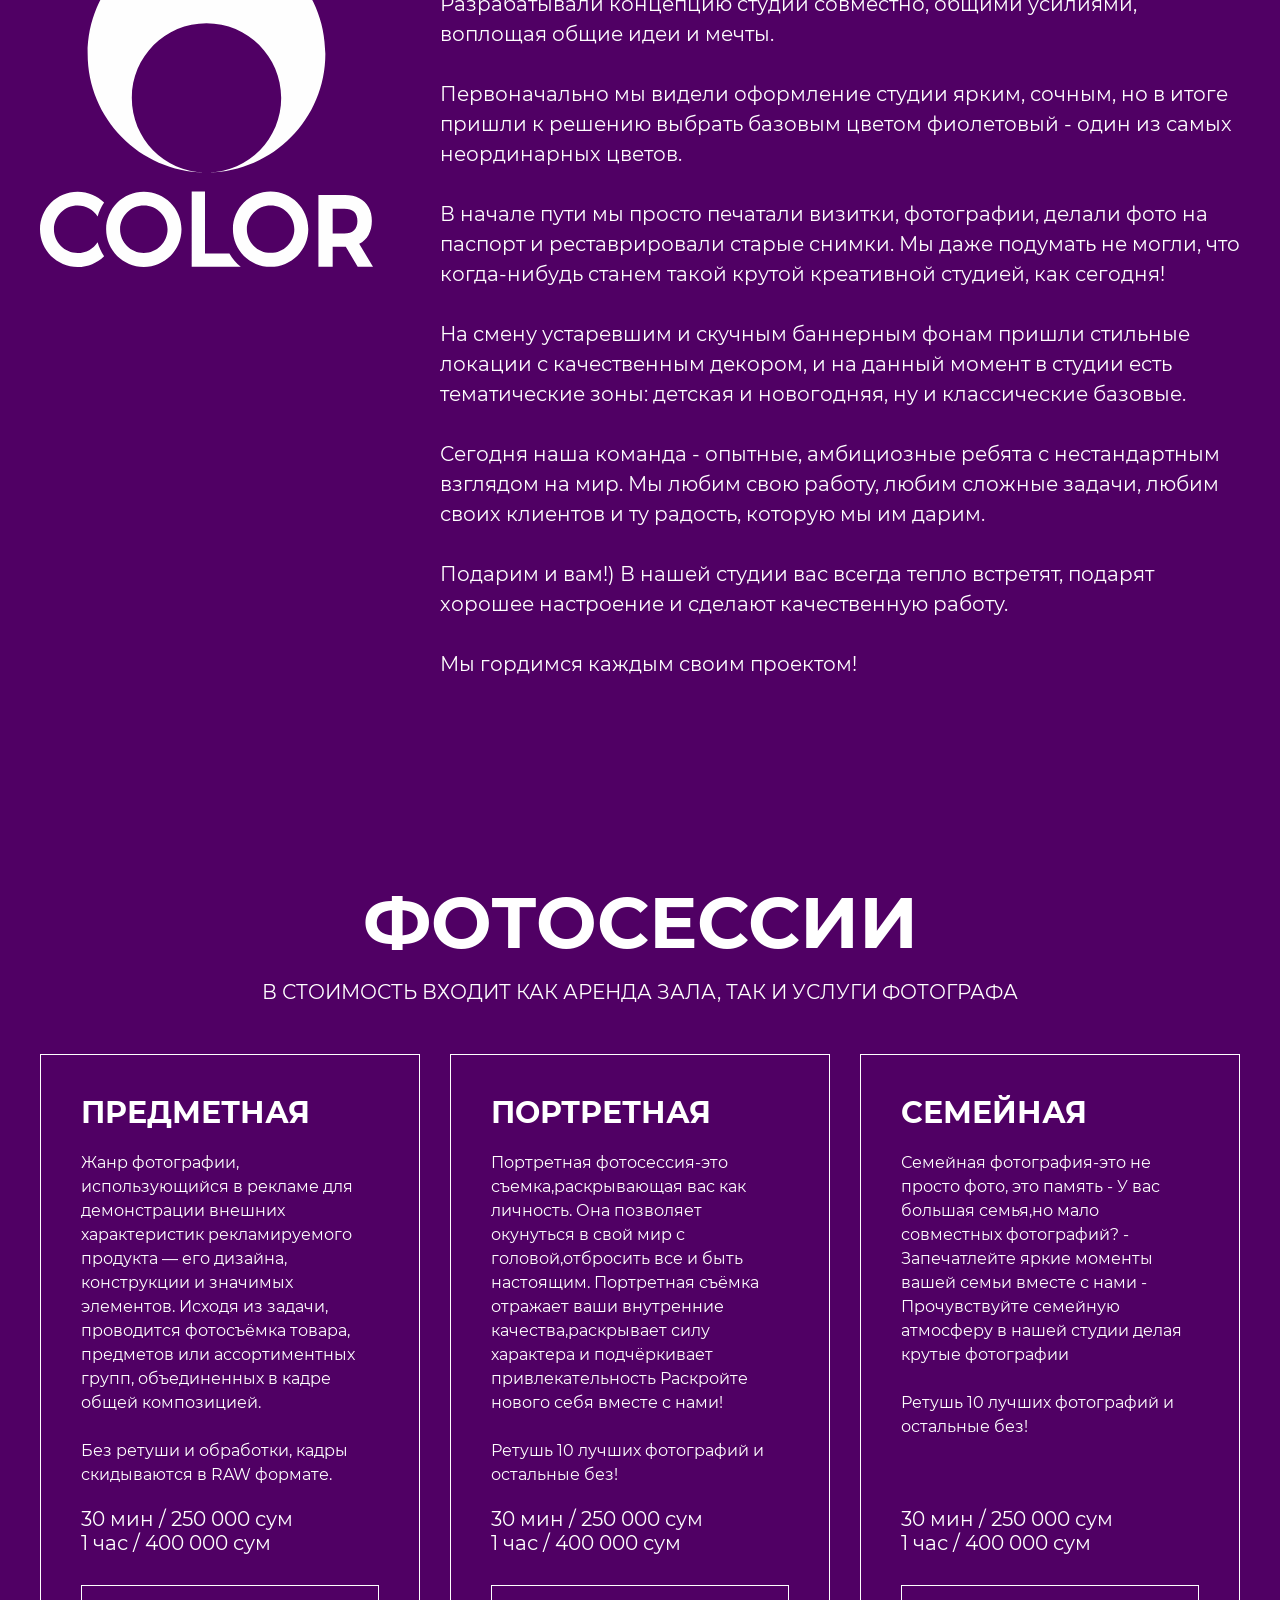
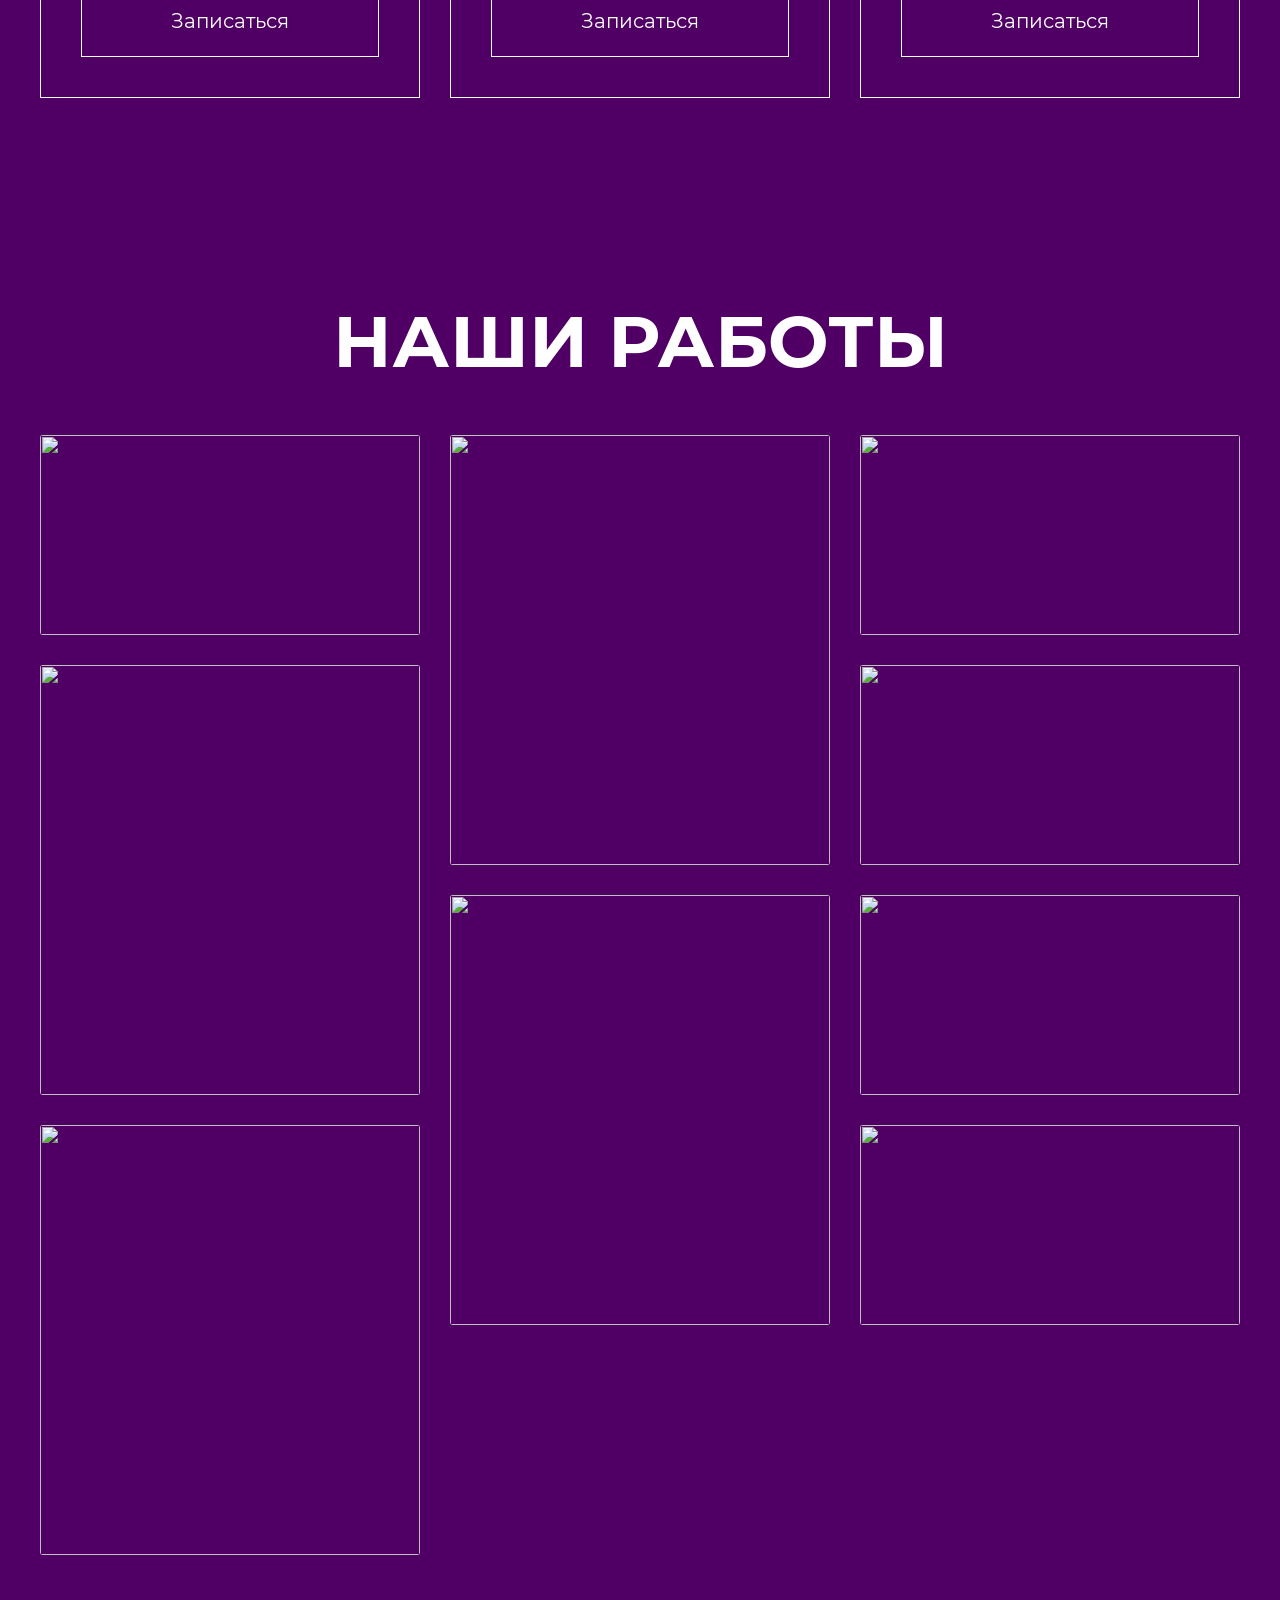
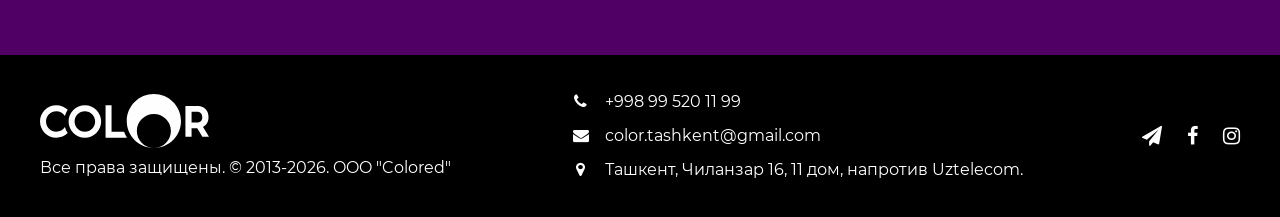
==== commit 1948c112: "design page" ====
--- a/color/index.html
+++ b/color/index.html
@@ -7,7 +7,7 @@
     <meta http-equiv="X-UA-Compatible" content="ie=edge">
     <title>Главная</title>
 
-    <!--<link rel="shortcut icon" href="img/favicon.ico" type="image/x-icon">-->
+    <link rel="shortcut icon" href="img/favicon.ico" type="image/x-icon">
 <link rel="stylesheet" href="libs/font-awesome.min.css">
 <link rel="stylesheet" href="libs/reset.css">
 <link rel="stylesheet" href="libs/bootstrap/css/bootstrap.min.css">
@@ -70,9 +70,10 @@
 </header>
 
 
-<div class="cursor-main"></div>
-<div class="cursor"></div>
-<div class="cursor-lazy"></div>
+
+<!--<div class="cursor-main"></div>-->
+<!--<div class="cursor"></div>-->
+<!--<div class="cursor-lazy"></div>-->
 
 <div class="hero__banner">
     <div class="my-container">
@@ -277,44 +278,44 @@
             <h2 class="section__title">Наши работы</h2>
         </div>
 
-        <div class="section__body portfolio__wrap">
-
-            <a href="#!" class="portfolio__item">
-                <img src="" alt="">
-            </a>
-
-            <a href="#!" class="portfolio__item">
-                <img src="" alt="">
-            </a>
-
-            <a href="#!" class="portfolio__item">
-                <img src="" alt="">
-            </a>
-
-            <a href="#!" class="portfolio__item">
-                <img src="" alt="">
-            </a>
-
-            <a href="#!" class="portfolio__item">
-                <img src="" alt="">
-            </a>
-
-            <a href="#!" class="portfolio__item">
-                <img src="" alt="">
-            </a>
-
-            <a href="#!" class="portfolio__item">
-                <img src="" alt="">
-            </a>
-
-            <a href="#!" class="portfolio__item">
-                <img src="" alt="">
-            </a>
-
-            <a href="#!" class="portfolio__item">
-                <img src="" alt="">
-            </a>
-
+        <div class="section__body">
+            <div class="portfolio__wrap">
+                <a href="#!" class="portfolio__item">
+                    <img src="" alt="">
+                </a>
+
+                <a href="#!" class="portfolio__item">
+                    <img src="" alt="">
+                </a>
+
+                <a href="#!" class="portfolio__item">
+                    <img src="" alt="">
+                </a>
+
+                <a href="#!" class="portfolio__item">
+                    <img src="" alt="">
+                </a>
+
+                <a href="#!" class="portfolio__item">
+                    <img src="" alt="">
+                </a>
+
+                <a href="#!" class="portfolio__item">
+                    <img src="" alt="">
+                </a>
+
+                <a href="#!" class="portfolio__item">
+                    <img src="" alt="">
+                </a>
+
+                <a href="#!" class="portfolio__item">
+                    <img src="" alt="">
+                </a>
+
+                <a href="#!" class="portfolio__item">
+                    <img src="" alt="">
+                </a>
+            </div>
         </div>
 
         <script>
@@ -331,7 +332,6 @@
     </section>
 
 </div>
-
 
 
 <footer class="footer">
--- a/color/css/main.min.css
+++ b/color/css/main.min.css
@@ -1 +1 @@
-@font-face{font-family:Montserrat-Regular;font-display:swap;src:url(../fonts/Montserrat-Regular.woff) format("woff"),url(../fonts/Montserrat-Regular.woff2) format("woff2");font-weight:400;font-style:normal}@font-face{font-family:Montserrat-Medium;font-display:swap;src:url(../fonts/Montserrat-Medium.woff) format("woff"),url(../fonts/Montserrat-Medium.woff2) format("woff2");font-weight:500;font-style:normal}@font-face{font-family:Montserrat-Bold;font-display:swap;src:url(../fonts/Montserrat-Bold.woff) format("woff"),url(../fonts/Montserrat-Bold.woff2) format("woff2");font-weight:700;font-style:normal}@font-face{font-family:Montserrat-Black;font-display:swap;src:url(../fonts/Montserrat-Black.woff) format("woff"),url(../fonts/Montserrat-Black.woff2) format("woff2");font-weight:900;font-style:normal}html{scroll-behavior:smooth}*{-webkit-box-sizing:border-box;box-sizing:border-box}body{width:100%;margin:0 auto;padding:0;overflow-x:hidden;position:relative;-webkit-font-smoothing:antialiased;text-rendering:optimizeLegibility;font-family:Montserrat-Regular,sans-serif;font-weight:400}a,h1,h2,h3,h4,h5,h6,li,p,ul{padding:0;margin:0}a,a:active,a:focus,a:hover{color:#fff;text-decoration:none;outline:0}button{outline:0!important;border:transparent}input{text-decoration:none;outline:0}ul li{list-style-type:none}.my-container{width:100%;max-width:1260px;margin-left:auto;margin-right:auto;display:block;padding-left:15px;padding-right:15px}::-webkit-scrollbar{width:8px;height:8px}::-webkit-scrollbar-track{background:#fff}::-webkit-scrollbar-thumb{background:-webkit-gradient(linear,left top,left bottom,from(#1749a5),to(#113375));background:linear-gradient(180deg,#1749a5 0,#113375 100%)}.violet-bg{background:#500064}.hamburger-menu{position:relative;cursor:pointer}.bar,.bar:after,.bar:before{width:37px;height:4px}.bar{position:relative;-webkit-transform:translateY(25px);-ms-transform:translateY(25px);transform:translateY(25px);background:#fff;-webkit-transition:all 0s .3s;-o-transition:all 0s .3s;transition:all 0s .3s}.bar.animate{background:rgba(255,255,255,0)}.bar.animate::after{top:0;-webkit-transform:rotate(45deg);-ms-transform:rotate(45deg);transform:rotate(45deg);-webkit-transition:top .3s cubic-bezier(.23,1,.32,1),-webkit-transform .3s .3s cubic-bezier(.23,1,.32,1);transition:top .3s cubic-bezier(.23,1,.32,1),-webkit-transform .3s .3s cubic-bezier(.23,1,.32,1);-o-transition:top .3s cubic-bezier(.23,1,.32,1),transform .3s .3s cubic-bezier(.23,1,.32,1);transition:top .3s cubic-bezier(.23,1,.32,1),transform .3s .3s cubic-bezier(.23,1,.32,1);transition:top .3s cubic-bezier(.23,1,.32,1),transform .3s .3s cubic-bezier(.23,1,.32,1),-webkit-transform .3s .3s cubic-bezier(.23,1,.32,1)}.bar.animate::before{bottom:0;-webkit-transform:rotate(-45deg);-ms-transform:rotate(-45deg);transform:rotate(-45deg);-webkit-transition:bottom .3s cubic-bezier(.23,1,.32,1),-webkit-transform .3s .3s cubic-bezier(.23,1,.32,1);transition:bottom .3s cubic-bezier(.23,1,.32,1),-webkit-transform .3s .3s cubic-bezier(.23,1,.32,1);-o-transition:bottom .3s cubic-bezier(.23,1,.32,1),transform .3s .3s cubic-bezier(.23,1,.32,1);transition:bottom .3s cubic-bezier(.23,1,.32,1),transform .3s .3s cubic-bezier(.23,1,.32,1);transition:bottom .3s cubic-bezier(.23,1,.32,1),transform .3s .3s cubic-bezier(.23,1,.32,1),-webkit-transform .3s .3s cubic-bezier(.23,1,.32,1)}.bar::before{content:"";position:absolute;left:0;bottom:13px;background:#fff;-webkit-transition:bottom .3s .3s cubic-bezier(.23,1,.32,1),-webkit-transform .3s cubic-bezier(.23,1,.32,1);transition:bottom .3s .3s cubic-bezier(.23,1,.32,1),-webkit-transform .3s cubic-bezier(.23,1,.32,1);-o-transition:bottom .3s .3s cubic-bezier(.23,1,.32,1),transform .3s cubic-bezier(.23,1,.32,1);transition:bottom .3s .3s cubic-bezier(.23,1,.32,1),transform .3s cubic-bezier(.23,1,.32,1);transition:bottom .3s .3s cubic-bezier(.23,1,.32,1),transform .3s cubic-bezier(.23,1,.32,1),-webkit-transform .3s cubic-bezier(.23,1,.32,1)}.bar::after{content:"";position:absolute;left:0;top:13px;background:#fff;-webkit-transition:top .3s .3s cubic-bezier(.23,1,.32,1),-webkit-transform .3s cubic-bezier(.23,1,.32,1);transition:top .3s .3s cubic-bezier(.23,1,.32,1),-webkit-transform .3s cubic-bezier(.23,1,.32,1);-o-transition:top .3s .3s cubic-bezier(.23,1,.32,1),transform .3s cubic-bezier(.23,1,.32,1);transition:top .3s .3s cubic-bezier(.23,1,.32,1),transform .3s cubic-bezier(.23,1,.32,1);transition:top .3s .3s cubic-bezier(.23,1,.32,1),transform .3s cubic-bezier(.23,1,.32,1),-webkit-transform .3s cubic-bezier(.23,1,.32,1)}.show{left:0;opacity:1}.hide{opacity:0;left:100%}.mobile-nav{background:#500064;position:fixed;top:0;z-index:100;width:100vw;height:100vh;text-align:center;display:-webkit-box;display:-ms-flexbox;display:flex;-webkit-box-align:center;-ms-flex-align:center;align-items:center;-webkit-box-pack:center;-ms-flex-pack:center;justify-content:center;padding:50px}.mobile-nav__inner{width:100%;display:-webkit-box;display:-ms-flexbox;display:flex;-webkit-box-orient:vertical;-webkit-box-direction:normal;-ms-flex-direction:column;flex-direction:column;min-height:100vh;padding:30px 0}.mobile-nav .hamburger-menu{margin-bottom:50px;display:-webkit-box;display:-ms-flexbox;display:flex;-webkit-box-pack:end;-ms-flex-pack:end;justify-content:flex-end}.mobile-nav ul{position:relative;list-style:none;margin-top:auto;margin-bottom:auto}.mobile-nav a{text-align:center;font-size:4vw;color:#fff;opacity:0;-webkit-transition:opacity .9s ease-in-out;-o-transition:opacity .9s ease-in-out;transition:opacity .9s ease-in-out}.mobile-nav a:hover{color:#2980b9}.mobile-nav.show a{text-align:center;font-size:4vw;color:#fff;opacity:1}body{position:relative;z-index:1}.cursor{width:30px;height:30px;border-radius:50%;position:fixed;background:#fff;-webkit-transform:translate3d(-50%,-50%,0);transform:translate3d(-50%,-50%,0);top:0;left:0;pointer-events:none;mix-blend-mode:difference;-webkit-transition:.1s ease-out;-o-transition:.1s ease-out;transition:.1s ease-out;z-index:999}.cursor-main{width:70px;height:70px;border-radius:50%;position:fixed;border:2px solid transparent;-webkit-transform:translate3d(-50%,-50%,0);transform:translate3d(-50%,-50%,0);top:0;left:0;pointer-events:none;mix-blend-mode:difference;-webkit-transition:.1s ease-out;-o-transition:.1s ease-out;transition:.1s ease-out}.cursor-lazy{width:50px;height:50px;border-radius:50%;border:2px solid transparent;position:fixed;-webkit-transform:translate3d(-50%,-50%,0);transform:translate3d(-50%,-50%,0);top:0;left:0;-webkit-transition:.1s ease-out;-o-transition:.1s ease-out;transition:.1s ease-out;display:none}.hero__banner-wrap{display:-webkit-box;display:-ms-flexbox;display:flex;-ms-flex-wrap:wrap;flex-wrap:wrap;width:100%;min-height:calc(100vh - 154px)}.hero__banner-content{width:50%;display:-webkit-box;display:-ms-flexbox;display:flex;-webkit-box-orient:vertical;-webkit-box-direction:normal;-ms-flex-direction:column;flex-direction:column;-ms-flex-wrap:wrap;flex-wrap:wrap;-webkit-box-pack:center;-ms-flex-pack:center;justify-content:center;color:#fff}.hero__banner-heading{max-width:600px;font-size:70px;font-family:Monsterrat-Bold,sans-serif;font-weight:700;text-transform:uppercase}.hero__banner-text{font-size:20px;margin-top:20px}.hero__banner-flex{display:-webkit-box;display:-ms-flexbox;display:flex;-ms-flex-wrap:wrap;flex-wrap:wrap;width:100%;-webkit-box-align:center;-ms-flex-align:center;align-items:center;margin-top:50px}.hero__banner .main-btn{margin-right:44px}.hero__banner-link{font-size:20px}.hero__banner-link .fa{margin-right:10px}.hero__banner-photo{width:50%;position:relative;display:-webkit-box;display:-ms-flexbox;display:flex;-webkit-box-align:center;-ms-flex-align:center;align-items:center;-webkit-box-pack:center;-ms-flex-pack:center;justify-content:center;padding:20px}.hero__banner-bg{padding:50px;position:absolute;top:0;left:0;-o-object-fit:contain;object-fit:contain;width:100%;height:100%;z-index:1}.hero__banner-img{position:relative;z-index:2;width:100%;-o-object-fit:contain;object-fit:contain}.section{color:#fff;padding:100px 0}.section__title{max-width:80%;margin:0 auto;text-align:center;font-size:72px;font-family:Montserrat-Bold,sans-serif;font-weight:700;text-transform:uppercase}.section__subtitle{font-size:20px;text-align:center;text-transform:uppercase;margin-top:15px}.section__body{margin-top:50px}.category__wrap{width:100%;display:-webkit-box;display:-ms-flexbox;display:flex;-webkit-box-orient:vertical;-webkit-box-direction:normal;-ms-flex-direction:column;flex-direction:column}.category__item{display:-webkit-box;display:-ms-flexbox;display:flex;max-width:53%;width:100%;position:relative;margin-top:-150px}.category__item:first-child{margin-top:0}.category__item-left{margin-right:auto;padding-left:40px}.category__item-left .category__item-title{-webkit-transform:rotate(-90deg) translateX(7%);-ms-transform:rotate(-90deg) translateX(7%);transform:rotate(-90deg) translateX(7%);top:50%;left:-100px}.category__item-left .category__item-photo{margin-left:auto}.category__item-right{margin-left:auto;padding-right:40px;position:relative;z-index:2}.category__item-right .category__item-title{-webkit-transform:rotate(90deg) translateX(7%);-ms-transform:rotate(90deg) translateX(7%);transform:rotate(90deg) translateX(7%);top:50%;right:-100px}.category__item-right .category__item-photo{margin-right:auto}.category__item-title{position:absolute;text-align:center}.category__item-photo{max-width:570px;width:100%;-webkit-box-shadow:rgba(50,50,93,.25) 0 30px 60px -12px,rgba(0,0,0,.3) 0 18px 36px -18px;box-shadow:rgba(50,50,93,.25) 0 30px 60px -12px,rgba(0,0,0,.3) 0 18px 36px -18px}.category__item-photo img{width:100%;-o-object-fit:contain;object-fit:contain}.about{display:-webkit-box;display:-ms-flexbox;display:flex;width:100%}.about__title{font-size:70px;font-family:Montserrat-Black,sans-serif;color:#fff;text-transform:uppercase}.about__body{margin-top:50px}.about__body p{font-size:20px}.about__photo{position:-webkit-sticky;position:sticky;top:20px;height:100%;max-width:340px;width:100%;margin-right:60px;margin-top:140px}.about__content{width:100%;-webkit-box-flex:0;-ms-flex:0 0 1;flex:0 0 1}.photosession__slider-item{padding:40px;border:1px solid #fff;display:-webkit-box;display:-ms-flexbox;display:flex;-webkit-box-orient:vertical;-webkit-box-direction:normal;-ms-flex-direction:column;flex-direction:column}.photosession__slider-title{font-size:30px;text-transform:uppercase;font-family:Montserrat-Bold,sans-serif}.photosession__slider-content{margin-top:20px;margin-bottom:20px}.photosession__slider-text{font-size:16px}.photosession__slider-price{margin-top:auto}.photosession__slider .main-btn{margin-top:30px;text-align:center}.portfolio__wrap{display:grid;grid-gap:30px;grid-template-columns:repeat(auto-fit,minmax(370px,1fr));grid-auto-rows:200px}.portfolio__item{position:relative}.portfolio__item img{width:100%;height:100%;border-radius:3px;-o-object-fit:cover;object-fit:cover;-webkit-transition:.3s;-o-transition:.3s;transition:.3s}.portfolio__item img:hover{cursor:pointer;-webkit-transform:scale(1.01);-ms-transform:scale(1.01);transform:scale(1.01)}.portfolio__item:nth-child(even){grid-row:span 2}.main-btn{border:1px solid #fff;padding:20px 40px;color:#fff;font-size:20px;-webkit-transition:.1s;-o-transition:.1s;transition:.1s}.main-btn:active{-webkit-transform:scale(.9);-ms-transform:scale(.9);transform:scale(.9)}.header__wrap{padding:30px 0;display:-webkit-box;display:-ms-flexbox;display:flex;width:100%}.header__border{border-bottom:1px solid #fff;margin-right:56px;width:100%;margin-bottom:25px}.logo{margin-right:30px}.footer{background-color:#000}.footer__wrap{display:-webkit-box;display:-ms-flexbox;display:flex;width:100%;-ms-flex-wrap:wrap;flex-wrap:wrap;-webkit-box-align:center;-ms-flex-align:center;align-items:center;-webkit-box-pack:justify;-ms-flex-pack:justify;justify-content:space-between;padding:20px 0}.footer__logo{margin-bottom:10px;display:-webkit-inline-box;display:-ms-inline-flexbox;display:inline-flex}.footer .copyright h5{color:#fff;font-size:16px}.footer__item{margin:15px 30px 15px 0;font-size:16px}.footer__item:last-child{margin-right:0}.footer__contacts{display:block}.footer__contacts-item{display:block;margin-bottom:10px}.footer__contacts-item:last-child{margin-bottom:0}.footer__contacts-item .fa{text-align:center;min-width:20px;margin-right:10px}.footer__socials-item{font-size:20px;margin-left:20px}.footer__socials-item:first-child{margin-left:0}@media (max-width:1450px){.my-container{max-width:1230px}}@media (max-width:1250px){.my-container{max-width:991px}}@media (max-width:991px){.my-container{max-width:768px}}@media (max-width:768px){.hamburger-menu{display:block;right:30px}}@media (max-width:500px){.my-container{padding:0 20px}.hamburger-menu{right:20px}}@media (max-width:380px){.my-container{padding:0 15px}.mobile__menu{max-width:70%}}+@font-face{font-family:Montserrat-Regular;font-display:swap;src:url(../fonts/Montserrat-Regular.woff) format("woff"),url(../fonts/Montserrat-Regular.woff2) format("woff2");font-weight:400;font-style:normal}@font-face{font-family:Montserrat-Medium;font-display:swap;src:url(../fonts/Montserrat-Medium.woff) format("woff"),url(../fonts/Montserrat-Medium.woff2) format("woff2");font-weight:500;font-style:normal}@font-face{font-family:Montserrat-Bold;font-display:swap;src:url(../fonts/Montserrat-Bold.woff) format("woff"),url(../fonts/Montserrat-Bold.woff2) format("woff2");font-weight:700;font-style:normal}@font-face{font-family:Montserrat-Black;font-display:swap;src:url(../fonts/Montserrat-Black.woff) format("woff"),url(../fonts/Montserrat-Black.woff2) format("woff2");font-weight:900;font-style:normal}html{scroll-behavior:smooth}*{-webkit-box-sizing:border-box;box-sizing:border-box}body{width:100%;margin:0 auto;padding:0;overflow-x:hidden;position:relative;-webkit-font-smoothing:antialiased;text-rendering:optimizeLegibility;font-family:Montserrat-Regular,sans-serif;font-weight:400}a,h1,h2,h3,h4,h5,h6,li,p,ul{padding:0;margin:0}a,a:active,a:focus,a:hover{color:#fff;text-decoration:none;outline:0}button{outline:0!important;border:transparent}input{text-decoration:none;outline:0}ul li{list-style-type:none}.my-container{width:100%;max-width:1260px;margin-left:auto;margin-right:auto;display:block;padding-left:15px;padding-right:15px}::-webkit-scrollbar{width:8px;height:8px}::-webkit-scrollbar-track{background:#fff}::-webkit-scrollbar-thumb{background:-webkit-gradient(linear,left top,left bottom,from(#1749a5),to(#113375));background:linear-gradient(180deg,#1749a5 0,#113375 100%)}.violet-bg{background:#500064;color:#fff}.light-bg{background-color:#fff;color:#500064}.light-bg .main-btn{border-color:#500064;color:#500064}.light-bg .cursor{display:none}.light-bg .logo path{fill:#500064}.light-bg .header__border{border-color:#500064}.light-bg .mobile-nav__inner .bar{background:0 0}.light-bg .mobile-nav__inner .bar::before{background:#fff}.light-bg .mobile-nav__inner .bar::after{background:#fff}.light-bg .bar{background:#500064}.light-bg .bar::before{background:#500064}.light-bg .bar::after{background:#500064}.light-bg .hero__banner{color:#500064}.light-bg h1,.light-bg h2,.light-bg h3,.light-bg h4,.light-bg h5,.light-bg h6,.light-bg p{color:#500064}.light-bg .accordion__heading:hover h2{color:#fff}.light-bg .accordion__heading.active h2{color:#fff}.hamburger-menu{position:relative;cursor:pointer}.bar,.bar:after,.bar:before{width:37px;height:4px}.bar{position:relative;-webkit-transform:translateY(25px);-ms-transform:translateY(25px);transform:translateY(25px);background:#fff;-webkit-transition:all 0s .3s;-o-transition:all 0s .3s;transition:all 0s .3s}.bar.animate{background:rgba(255,255,255,0)}.bar.animate::after{top:0;-webkit-transform:rotate(45deg);-ms-transform:rotate(45deg);transform:rotate(45deg);-webkit-transition:top .3s cubic-bezier(.23,1,.32,1),-webkit-transform .3s .3s cubic-bezier(.23,1,.32,1);transition:top .3s cubic-bezier(.23,1,.32,1),-webkit-transform .3s .3s cubic-bezier(.23,1,.32,1);-o-transition:top .3s cubic-bezier(.23,1,.32,1),transform .3s .3s cubic-bezier(.23,1,.32,1);transition:top .3s cubic-bezier(.23,1,.32,1),transform .3s .3s cubic-bezier(.23,1,.32,1);transition:top .3s cubic-bezier(.23,1,.32,1),transform .3s .3s cubic-bezier(.23,1,.32,1),-webkit-transform .3s .3s cubic-bezier(.23,1,.32,1)}.bar.animate::before{bottom:0;-webkit-transform:rotate(-45deg);-ms-transform:rotate(-45deg);transform:rotate(-45deg);-webkit-transition:bottom .3s cubic-bezier(.23,1,.32,1),-webkit-transform .3s .3s cubic-bezier(.23,1,.32,1);transition:bottom .3s cubic-bezier(.23,1,.32,1),-webkit-transform .3s .3s cubic-bezier(.23,1,.32,1);-o-transition:bottom .3s cubic-bezier(.23,1,.32,1),transform .3s .3s cubic-bezier(.23,1,.32,1);transition:bottom .3s cubic-bezier(.23,1,.32,1),transform .3s .3s cubic-bezier(.23,1,.32,1);transition:bottom .3s cubic-bezier(.23,1,.32,1),transform .3s .3s cubic-bezier(.23,1,.32,1),-webkit-transform .3s .3s cubic-bezier(.23,1,.32,1)}.bar::before{content:"";position:absolute;left:0;bottom:13px;background:#fff;-webkit-transition:bottom .3s .3s cubic-bezier(.23,1,.32,1),-webkit-transform .3s cubic-bezier(.23,1,.32,1);transition:bottom .3s .3s cubic-bezier(.23,1,.32,1),-webkit-transform .3s cubic-bezier(.23,1,.32,1);-o-transition:bottom .3s .3s cubic-bezier(.23,1,.32,1),transform .3s cubic-bezier(.23,1,.32,1);transition:bottom .3s .3s cubic-bezier(.23,1,.32,1),transform .3s cubic-bezier(.23,1,.32,1);transition:bottom .3s .3s cubic-bezier(.23,1,.32,1),transform .3s cubic-bezier(.23,1,.32,1),-webkit-transform .3s cubic-bezier(.23,1,.32,1)}.bar::after{content:"";position:absolute;left:0;top:13px;background:#fff;-webkit-transition:top .3s .3s cubic-bezier(.23,1,.32,1),-webkit-transform .3s cubic-bezier(.23,1,.32,1);transition:top .3s .3s cubic-bezier(.23,1,.32,1),-webkit-transform .3s cubic-bezier(.23,1,.32,1);-o-transition:top .3s .3s cubic-bezier(.23,1,.32,1),transform .3s cubic-bezier(.23,1,.32,1);transition:top .3s .3s cubic-bezier(.23,1,.32,1),transform .3s cubic-bezier(.23,1,.32,1);transition:top .3s .3s cubic-bezier(.23,1,.32,1),transform .3s cubic-bezier(.23,1,.32,1),-webkit-transform .3s cubic-bezier(.23,1,.32,1)}.show{left:0;opacity:1}.hide{opacity:0;left:100%}.mobile-nav{background:#500064;position:fixed;top:0;z-index:100;width:100vw;height:100vh;text-align:center;display:-webkit-box;display:-ms-flexbox;display:flex;-webkit-box-align:center;-ms-flex-align:center;align-items:center;-webkit-box-pack:center;-ms-flex-pack:center;justify-content:center;padding:50px}.mobile-nav__inner{width:100%;display:-webkit-box;display:-ms-flexbox;display:flex;-webkit-box-orient:vertical;-webkit-box-direction:normal;-ms-flex-direction:column;flex-direction:column;min-height:100vh;padding:30px 0}.mobile-nav .hamburger-menu{margin-bottom:50px;display:-webkit-box;display:-ms-flexbox;display:flex;-webkit-box-pack:end;-ms-flex-pack:end;justify-content:flex-end}.mobile-nav ul{position:relative;list-style:none;margin-top:auto;margin-bottom:auto}.mobile-nav a{text-align:center;font-size:4vw;color:#fff;opacity:0;-webkit-transition:opacity .9s ease-in-out;-o-transition:opacity .9s ease-in-out;transition:opacity .9s ease-in-out}.mobile-nav a:hover{color:#2980b9}.mobile-nav.show a{text-align:center;font-size:4vw;color:#fff;opacity:1}body{position:relative;z-index:1}.cursor{width:30px;height:30px;border-radius:50%;position:fixed;background:#fff;-webkit-transform:translate3d(-50%,-50%,0);transform:translate3d(-50%,-50%,0);top:0;left:0;pointer-events:none;mix-blend-mode:difference;-webkit-transition:.1s ease-out;-o-transition:.1s ease-out;transition:.1s ease-out;z-index:999}.cursor-main{width:70px;height:70px;border-radius:50%;position:fixed;border:2px solid transparent;-webkit-transform:translate3d(-50%,-50%,0);transform:translate3d(-50%,-50%,0);top:0;left:0;pointer-events:none;mix-blend-mode:difference;-webkit-transition:.1s ease-out;-o-transition:.1s ease-out;transition:.1s ease-out}.cursor-lazy{width:50px;height:50px;border-radius:50%;border:2px solid transparent;position:fixed;-webkit-transform:translate3d(-50%,-50%,0);transform:translate3d(-50%,-50%,0);top:0;left:0;-webkit-transition:.1s ease-out;-o-transition:.1s ease-out;transition:.1s ease-out;display:none}.hero__banner-wrap{display:-webkit-box;display:-ms-flexbox;display:flex;-ms-flex-wrap:wrap;flex-wrap:wrap;width:100%;min-height:calc(100vh - 154px)}.hero__banner-content{width:50%;display:-webkit-box;display:-ms-flexbox;display:flex;-webkit-box-orient:vertical;-webkit-box-direction:normal;-ms-flex-direction:column;flex-direction:column;-ms-flex-wrap:wrap;flex-wrap:wrap;-webkit-box-pack:center;-ms-flex-pack:center;justify-content:center}.hero__banner-heading{max-width:600px;font-size:70px;font-family:Monsterrat-Bold,sans-serif;font-weight:700;text-transform:uppercase}.hero__banner-text{font-size:20px;margin-top:20px}.hero__banner-flex{display:-webkit-box;display:-ms-flexbox;display:flex;-ms-flex-wrap:wrap;flex-wrap:wrap;width:100%;-webkit-box-align:center;-ms-flex-align:center;align-items:center;margin-top:50px}.hero__banner .main-btn{margin-right:44px}.hero__banner-link{font-size:20px}.hero__banner-link .fa{margin-right:10px}.hero__banner-photo{width:50%;position:relative;display:-webkit-box;display:-ms-flexbox;display:flex;-webkit-box-align:center;-ms-flex-align:center;align-items:center;-webkit-box-pack:center;-ms-flex-pack:center;justify-content:center;padding:20px 20px 20px 100px}.hero__banner-bg{padding:50px 50px 50px 100px;position:absolute;top:0;left:0;-o-object-fit:contain;object-fit:contain;width:100%;height:100%;z-index:1}.hero__banner-img{position:relative;z-index:2;width:100%;-o-object-fit:contain;object-fit:contain}.hero__advantages{margin-top:70px;display:-webkit-box;display:-ms-flexbox;display:flex;-ms-flex-wrap:wrap;flex-wrap:wrap}.hero__advantages-item{max-width:150px;margin-right:20px;margin-bottom:20px}.hero__advantages-item:last-child{margin-bottom:0}.hero__advantages-icon{margin-bottom:10px;min-height:50px;display:-webkit-box;display:-ms-flexbox;display:flex;-webkit-box-align:center;-ms-flex-align:center;align-items:center}.hero__advantages-text{font-size:16px;line-height:normal}.section{color:#fff;padding:100px 0}.section__title{max-width:80%;margin:0 auto;text-align:center;font-size:72px;font-family:Montserrat-Bold,sans-serif;font-weight:700;text-transform:uppercase}.section__subtitle{font-size:20px;text-align:center;text-transform:uppercase;margin-top:15px}.section__body{margin-top:50px}.category__wrap{width:100%;display:-webkit-box;display:-ms-flexbox;display:flex;-webkit-box-orient:vertical;-webkit-box-direction:normal;-ms-flex-direction:column;flex-direction:column}.category__item{display:-webkit-box;display:-ms-flexbox;display:flex;max-width:53%;width:100%;position:relative;margin-top:-150px}.category__item:first-child{margin-top:0}.category__item-left{margin-right:auto;padding-left:40px}.category__item-left .category__item-title{-webkit-transform:rotate(-90deg) translateX(7%);-ms-transform:rotate(-90deg) translateX(7%);transform:rotate(-90deg) translateX(7%);top:50%;left:-100px}.category__item-left .category__item-photo{margin-left:auto}.category__item-right{margin-left:auto;padding-right:40px;position:relative;z-index:2}.category__item-right .category__item-title{-webkit-transform:rotate(90deg) translateX(7%);-ms-transform:rotate(90deg) translateX(7%);transform:rotate(90deg) translateX(7%);top:50%;right:-100px}.category__item-right .category__item-photo{margin-right:auto}.category__item-title{position:absolute;text-align:center}.category__item-photo{max-width:570px;width:100%;-webkit-box-shadow:rgba(50,50,93,.25) 0 30px 60px -12px,rgba(0,0,0,.3) 0 18px 36px -18px;box-shadow:rgba(50,50,93,.25) 0 30px 60px -12px,rgba(0,0,0,.3) 0 18px 36px -18px}.category__item-photo img{width:100%;-o-object-fit:contain;object-fit:contain}.about{display:-webkit-box;display:-ms-flexbox;display:flex;width:100%}.about__title{font-size:70px;font-family:Montserrat-Black,sans-serif;color:#fff;text-transform:uppercase}.about__body{margin-top:50px}.about__body p{font-size:20px}.about__photo{position:-webkit-sticky;position:sticky;top:20px;height:100%;max-width:340px;width:100%;margin-right:60px;margin-top:140px}.about__content{width:100%;-webkit-box-flex:0;-ms-flex:0 0 1;flex:0 0 1}.photosession__slider-item{padding:40px;border:1px solid #fff;display:-webkit-box;display:-ms-flexbox;display:flex;-webkit-box-orient:vertical;-webkit-box-direction:normal;-ms-flex-direction:column;flex-direction:column}.photosession__slider-title{font-size:30px;text-transform:uppercase;font-family:Montserrat-Bold,sans-serif}.photosession__slider-content{margin-top:20px;margin-bottom:20px}.photosession__slider-text{font-size:16px}.photosession__slider-price{margin-top:auto}.photosession__slider .main-btn{margin-top:30px;text-align:center}.portfolio__wrap{display:grid;grid-gap:30px;grid-template-columns:repeat(auto-fit,minmax(370px,1fr));grid-auto-rows:200px}.portfolio__item{position:relative}.portfolio__item img{width:100%;height:100%;border-radius:3px;-o-object-fit:cover;object-fit:cover;-webkit-transition:.3s;-o-transition:.3s;transition:.3s}.portfolio__item img:hover{cursor:pointer;-webkit-transform:scale(1.01);-ms-transform:scale(1.01);transform:scale(1.01)}.portfolio__item:nth-child(even){grid-row:span 2}.category-design__item{max-width:760px;width:100%;min-height:400px;overflow:hidden;position:relative;display:-webkit-box;display:-ms-flexbox;display:flex;-webkit-box-align:center;-ms-flex-align:center;align-items:center;padding:40px;margin-bottom:30px;-webkit-box-shadow:rgba(255,255,255,.1) 0 1px 1px 0 inset,rgba(50,50,93,.25) 0 50px 100px -20px,rgba(0,0,0,.3) 0 30px 60px -30px;box-shadow:rgba(255,255,255,.1) 0 1px 1px 0 inset,rgba(50,50,93,.25) 0 50px 100px -20px,rgba(0,0,0,.3) 0 30px 60px -30px}.category-design__item:hover .category-design__photo img{-webkit-transform:scale(1.1);-ms-transform:scale(1.1);transform:scale(1.1)}.category-design__item:last-child{margin-bottom:0}.category-design__item.left{margin-right:auto;-webkit-box-pack:end;-ms-flex-pack:end;justify-content:flex-end;text-align:right}.category-design__item.right{margin-left:auto;-webkit-box-pack:start;-ms-flex-pack:start;justify-content:flex-start}.category-design__item.right .category-design__title{-webkit-text-stroke-color:#500064}.category-design__item.right .category-design__photo::after{background:#000;background:-o-linear-gradient(190deg,rgba(0,0,0,0) 0,#fff 60%);background:linear-gradient(260deg,rgba(0,0,0,0) 0,#fff 60%)}.category-design__photo{position:absolute;top:0;left:0;width:100%;height:100%;z-index:0}.category-design__photo::after{content:'';position:absolute;top:0;left:0;width:100%;height:100%;background:#000;background:-webkit-gradient(linear,left top,right top,from(rgba(0,0,0,0)),color-stop(60%,#3a0049));background:-o-linear-gradient(left,rgba(0,0,0,0) 0,#3a0049 60%);background:linear-gradient(90deg,rgba(0,0,0,0) 0,#3a0049 60%)}.category-design__photo img{-webkit-transition:.5s;-o-transition:.5s;transition:.5s;width:100%;-o-object-fit:cover;object-fit:cover}.category-design__title{position:relative;z-index:3;font-size:56px;font-family:Montserrat-Black,sans-serif;text-transform:uppercase;color:transparent!important;-webkit-text-stroke-width:1px;-webkit-text-stroke-color:#fff;-webkit-transition:1s;-o-transition:1s;transition:1s}.accordion__item{margin-bottom:36px;-webkit-transition:.3s;-o-transition:.3s;transition:.3s}.accordion__item:last-child{margin-bottom:0}.accordion__item:hover .accordion__heading{border-color:#500064;background-color:#500064;-webkit-box-shadow:rgba(149,157,165,.2) 0 8px 24px;box-shadow:rgba(149,157,165,.2) 0 8px 24px}.accordion__heading{padding:20px;border:2px solid #b6b6b6;color:#500064;cursor:pointer;-webkit-transition:.3s;-o-transition:.3s;transition:.3s;display:-webkit-box;display:-ms-flexbox;display:flex;-webkit-box-align:center;-ms-flex-align:center;align-items:center;-webkit-box-pack:start;-ms-flex-pack:start;justify-content:flex-start}.accordion__heading:hover .accordion__heading-icon .fa{color:#fff}.accordion__heading.active{border-color:#500064!important;background-color:#500064}.accordion__heading.active .accordion__heading-icon .fa{-webkit-transform:rotate(180deg);-ms-transform:rotate(180deg);transform:rotate(180deg);color:#fff}.accordion__heading h2{margin-right:20px}.accordion__heading-icon{display:-webkit-box;display:-ms-flexbox;display:flex;-webkit-box-align:center;-ms-flex-align:center;align-items:center;-webkit-box-pack:center;-ms-flex-pack:center;justify-content:center;margin-left:auto;color:#500064}.accordion__heading-icon .fa{font-size:32px;color:#500064;-webkit-transition:.3s;-o-transition:.3s;transition:.3s}.accordion__body{display:none;margin-top:20px;background-color:#50006414;padding:20px;-webkit-animation:fade-in 1.2s cubic-bezier(.39,.575,.565,1) both;animation:fade-in 1.2s cubic-bezier(.39,.575,.565,1) both}.accordion__body p{font-size:16px;line-height:normal;color:#500064}.accordion__body ul li{color:#500064;font-size:16px;margin-bottom:10px}@-webkit-keyframes fade-in{0%{opacity:0}100%{opacity:1}}@keyframes fade-in{0%{opacity:0}100%{opacity:1}}.main-btn{border:1px solid #fff;padding:20px 40px;color:#fff;font-size:20px;-webkit-transition:.1s;-o-transition:.1s;transition:.1s}.main-btn:active{-webkit-transform:scale(.9);-ms-transform:scale(.9);transform:scale(.9)}.header__wrap{padding:30px 0;display:-webkit-box;display:-ms-flexbox;display:flex;width:100%}.header__border{border-bottom:1px solid #fff;margin-right:56px;width:100%;margin-bottom:25px}.logo{margin-right:30px}.footer{background-color:#000}.footer__wrap{display:-webkit-box;display:-ms-flexbox;display:flex;width:100%;-ms-flex-wrap:wrap;flex-wrap:wrap;-webkit-box-align:center;-ms-flex-align:center;align-items:center;-webkit-box-pack:justify;-ms-flex-pack:justify;justify-content:space-between;padding:20px 0}.footer__logo{margin-bottom:10px;display:-webkit-inline-box;display:-ms-inline-flexbox;display:inline-flex}.footer .copyright h5{color:#fff;font-size:16px}.footer__item{margin:15px 30px 15px 0;font-size:16px}.footer__item:last-child{margin-right:0}.footer__contacts{display:block}.footer__contacts-item{display:block;margin-bottom:10px}.footer__contacts-item:last-child{margin-bottom:0}.footer__contacts-item .fa{text-align:center;min-width:20px;margin-right:10px}.footer__socials-item{font-size:20px;margin-left:20px}.footer__socials-item:first-child{margin-left:0}@media (max-width:1450px){.my-container{max-width:1230px}}@media (max-width:1250px){.my-container{max-width:991px}}@media (max-width:991px){.my-container{max-width:768px}}@media (max-width:768px){.hamburger-menu{display:block;right:30px}}@media (max-width:500px){.my-container{padding:0 20px}.hamburger-menu{right:20px}}@media (max-width:380px){.my-container{padding:0 15px}.mobile__menu{max-width:70%}}
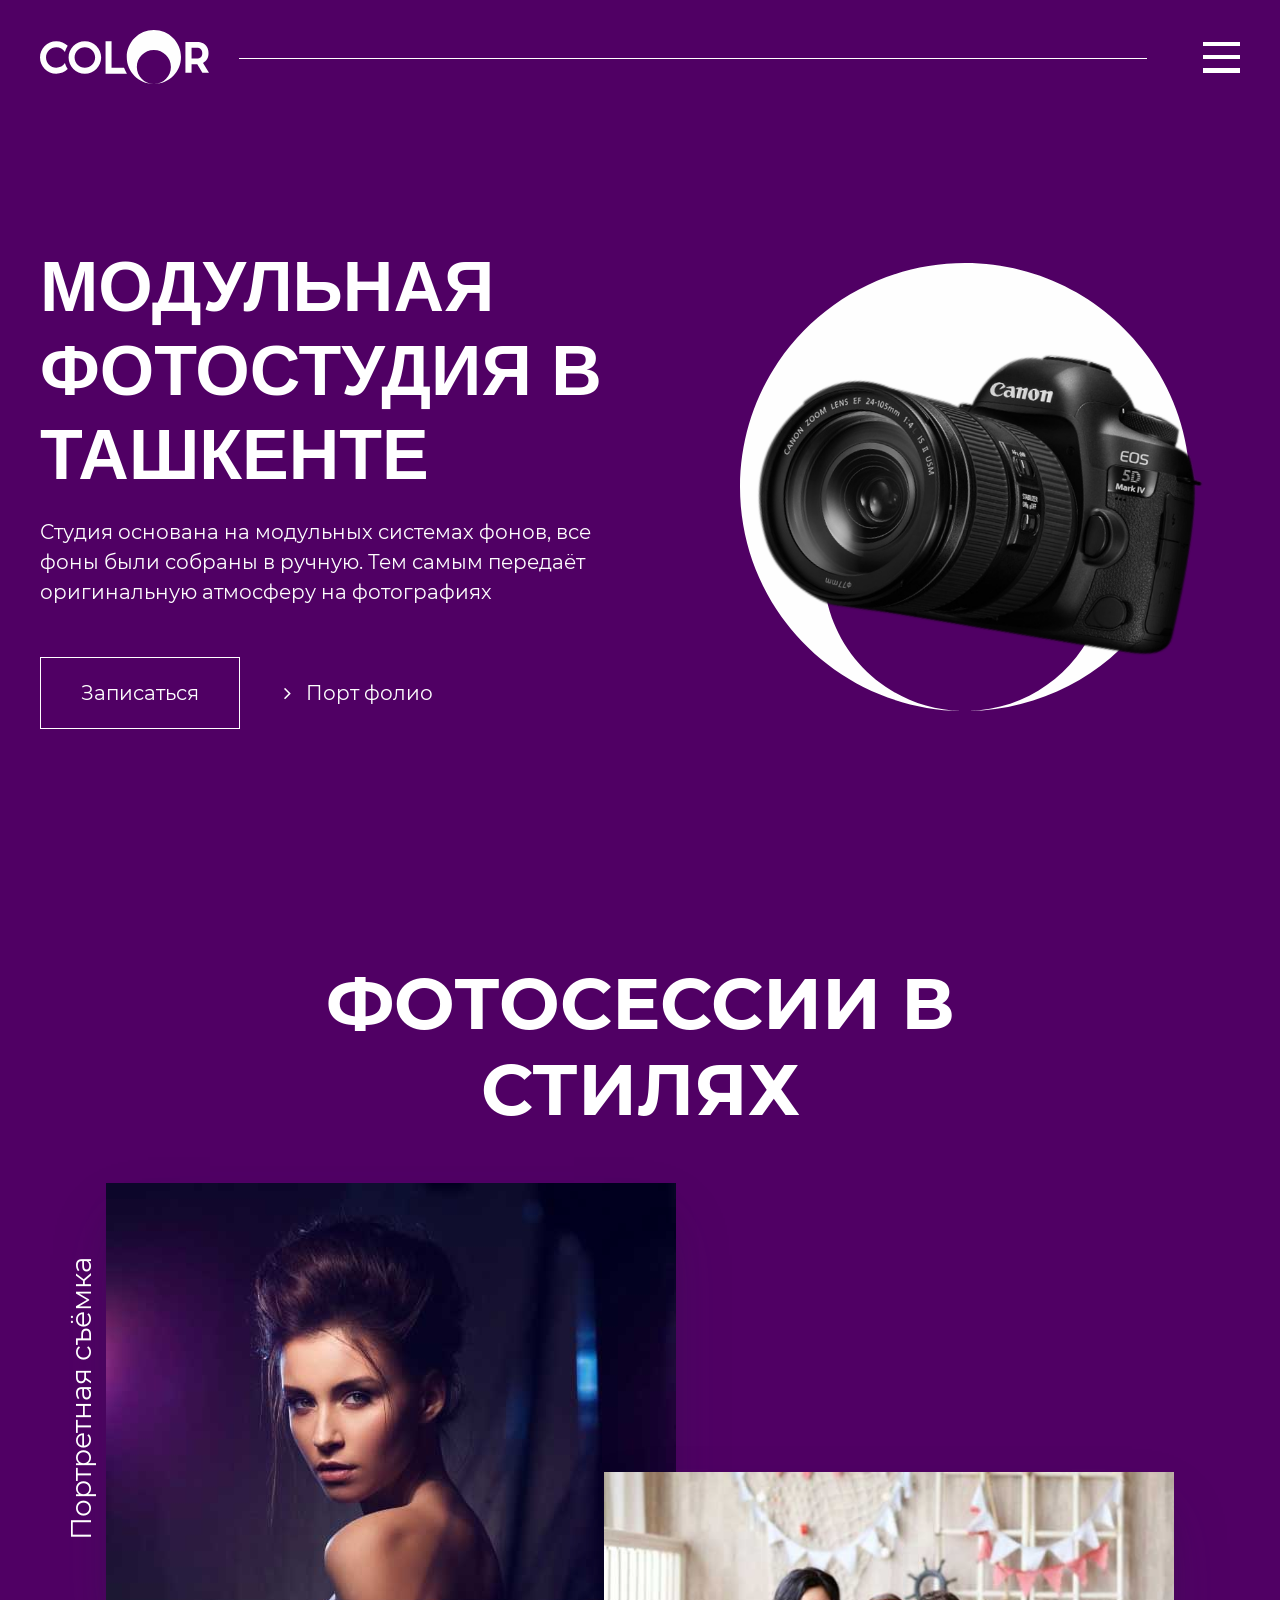
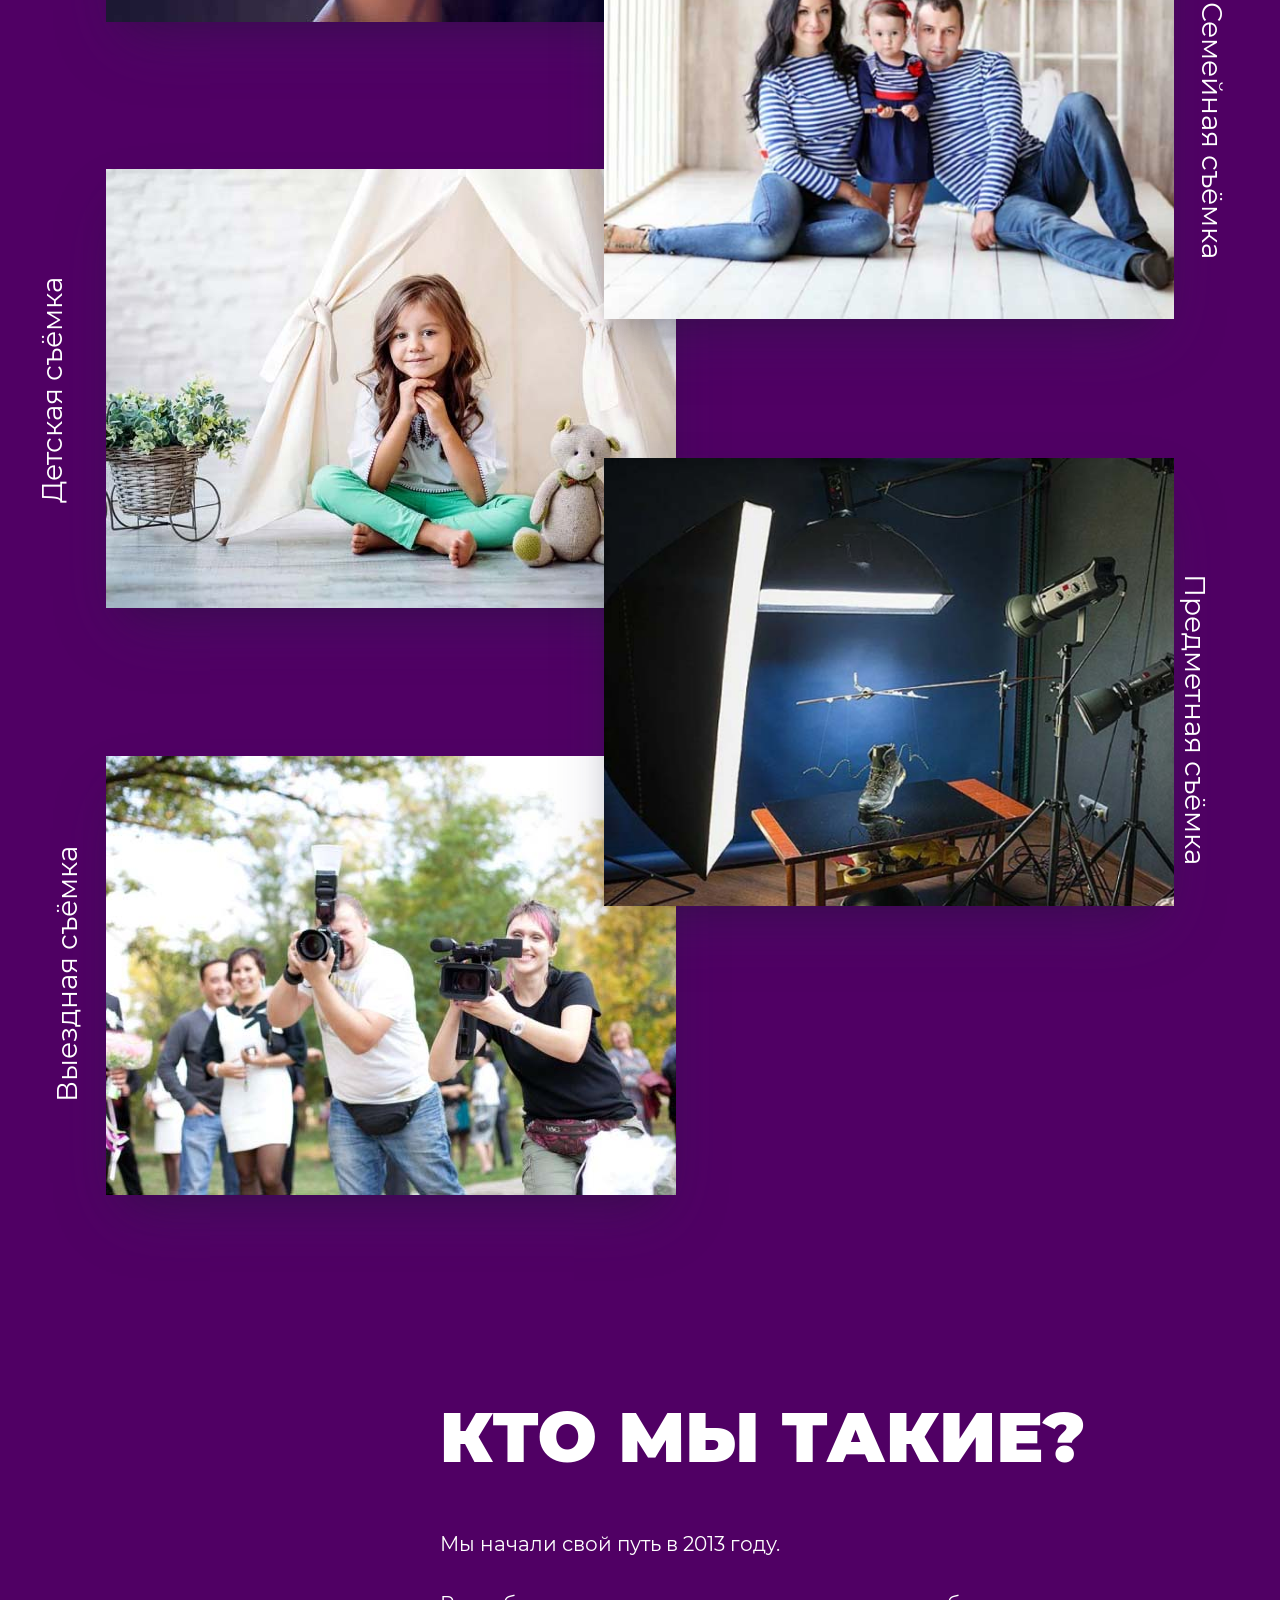
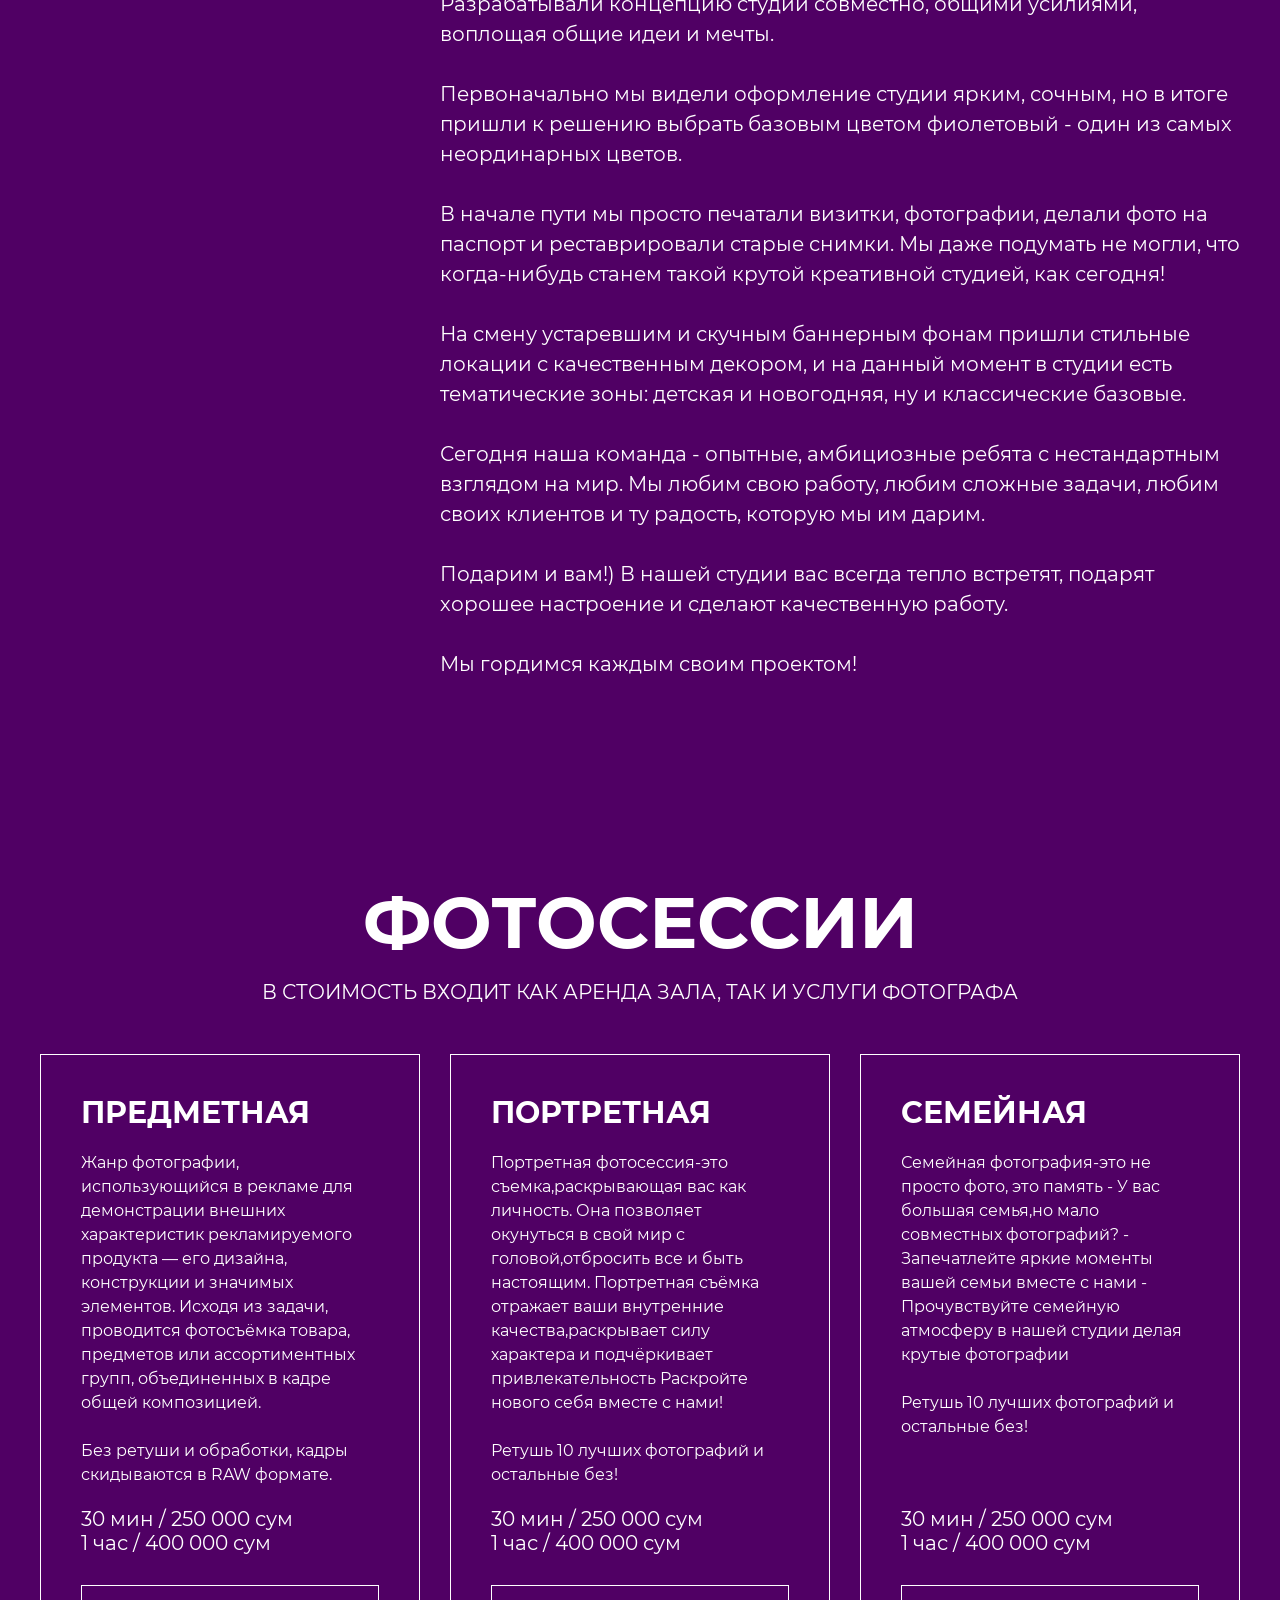
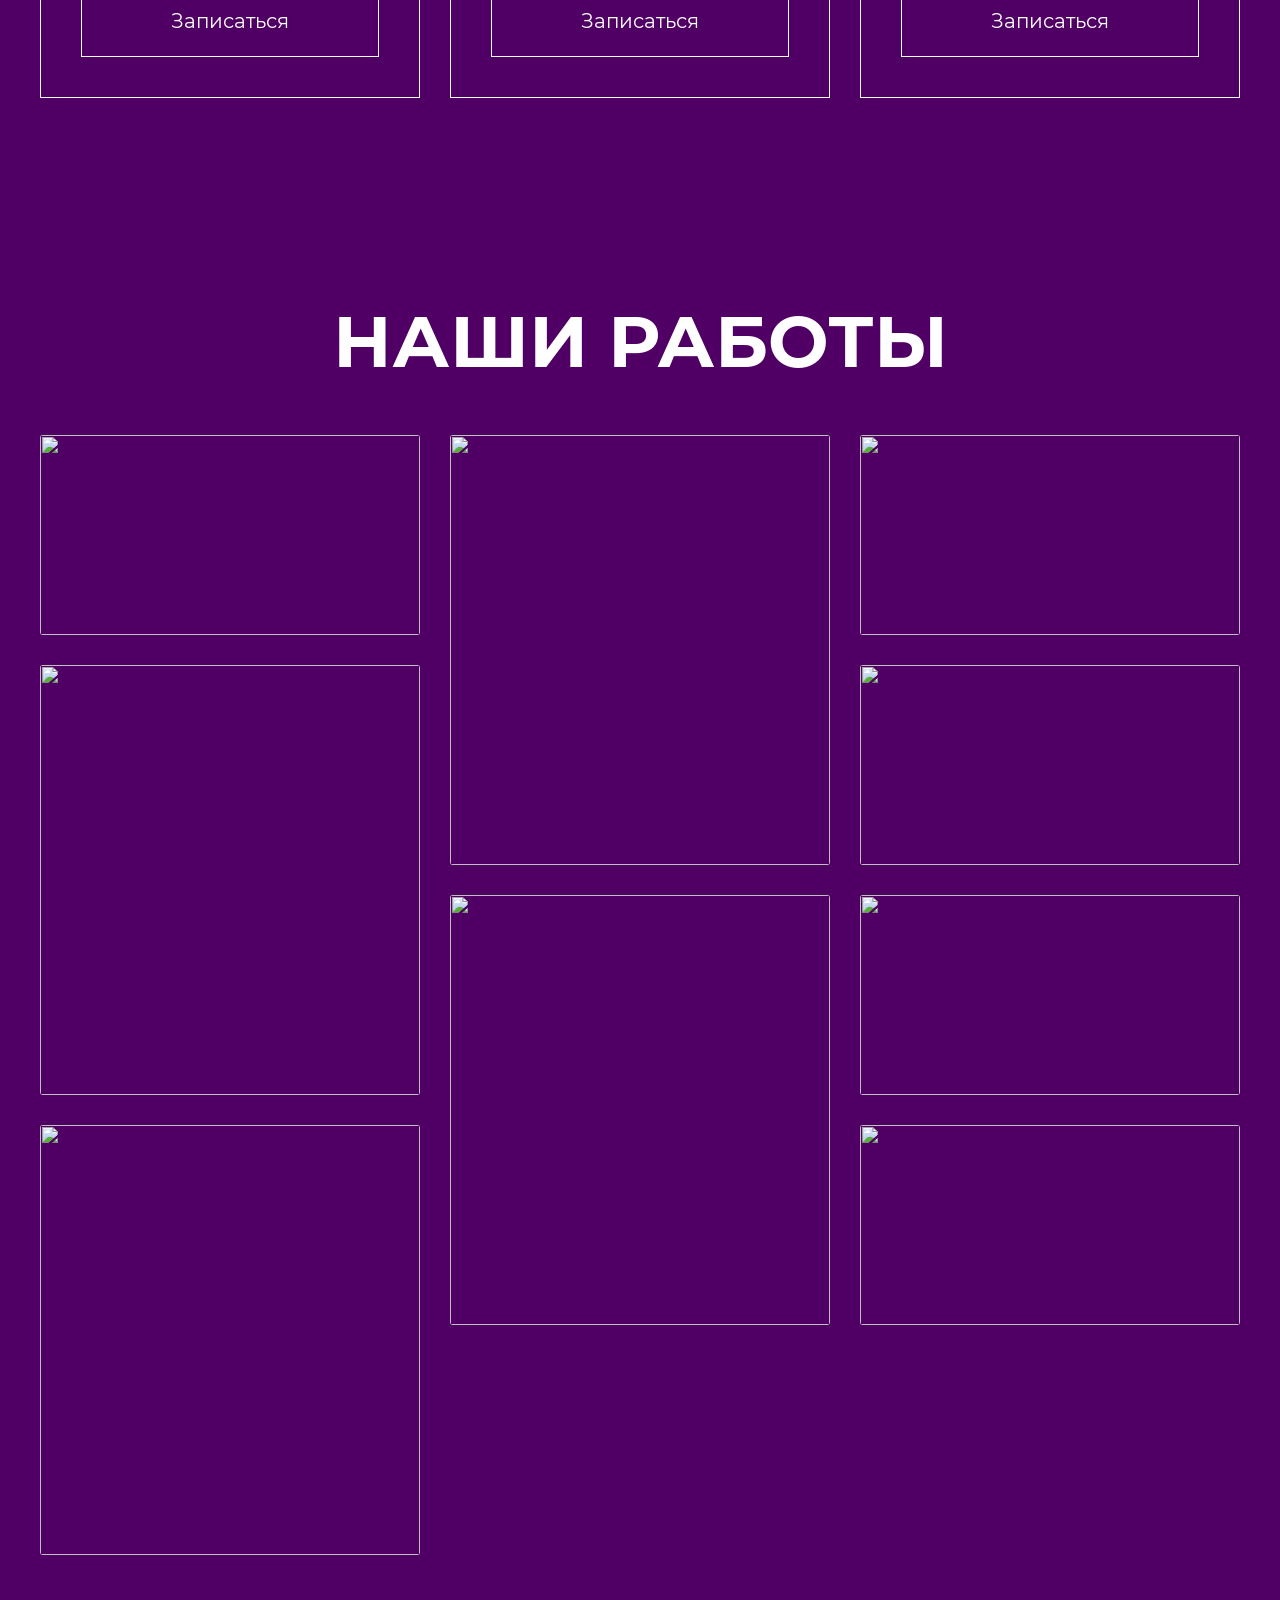
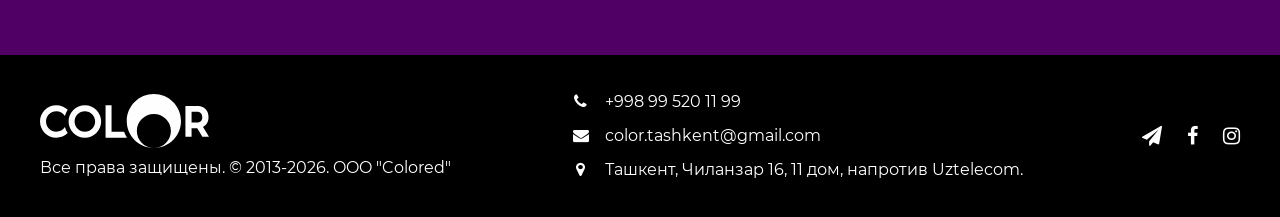
==== commit 179a3b72: "aos index" ====
--- a/color/index.html
+++ b/color/index.html
@@ -29,20 +29,24 @@
                <div class="bar"></div>
            </a>
        </div>
-        <ul>
-            <li><a href="">Фото</a></li>
-            <li><a href="">Дизайн</a></li>
-            <li><a href="">Подарки</a></li>
-            <li><a href="">Контакты</a></li>
-
-        </ul>
+
+        <div class="mobile__menu">
+            <ul>
+                <li><a href="index.html">Фото</a></li>
+                <li><a href="design.html">Дизайн</a></li>
+                <li><a href="bantik.html">Подарки</a></li>
+                <li><a href="contacts.html">Контакты</a></li>
+
+            </ul>
+        </div>
+
     </div>
 
 
 </div>
 
 
-<header class="header">
+<header class="header" data-aos="fade-up" data-aos-delay="100" data-aos-duration="500">
     <div class="my-container">
         <div class="header__wrap">
             <a href="index.html" class="logo">
@@ -71,24 +75,20 @@
 
 
 
-<!--<div class="cursor-main"></div>-->
-<!--<div class="cursor"></div>-->
-<!--<div class="cursor-lazy"></div>-->
-
 <div class="hero__banner">
     <div class="my-container">
         <div class="hero__banner-wrap">
             <div class="hero__banner-content">
-                <h1 class="hero__banner-heading">
+                <h1 class="hero__banner-heading" data-aos="fade-up" data-aos-delay="300" data-aos-duration="500">
                     Модульная Фотостудия в Ташкенте
                 </h1>
 
-                <div class="hero__banner-text">
+                <div class="hero__banner-text" data-aos="fade-up" data-aos-delay="500" data-aos-duration="500">
                     Студия основана на модульных системах фонов, все фоны были собраны в ручную.
                     Тем самым передаёт оригинальную атмосферу на фотографиях
                 </div>
 
-                <div class="hero__banner-flex">
+                <div class="hero__banner-flex" data-aos="fade-up" data-aos-delay="700" data-aos-duration="500">
                     <a href="#!" class="main-btn">Записаться</a>
                     <a class="hero__banner-link">
                         <i class="fa fa-angle-right" aria-hidden="true"></i>
@@ -96,7 +96,8 @@
                 </div>
             </div>
 
-            <div class="hero__banner-photo parallax-js">
+            <div class="hero__banner-photo parallax-js" data-aos="zoom-out-left"
+                 data-aos-delay="900" data-aos-duration="800">
                 <img src="img/svg/logo-detail.svg" class="hero__banner-bg" alt="">
                 <img src="img/canon.png" class="hero__banner-img layer" data-depth="0.03" alt="">
             </div>
@@ -108,38 +109,62 @@
 <div class="my-container">
     <section class="section category">
         <div class="section__top">
-            <h2 class="section__title">ФотосессиИ в стилях</h2>
+            <h2 class="section__title"
+                data-aos="fade-up"
+                data-aos-delay="100"
+                data-aos-duration="500"
+            >ФотосессиИ в стилях</h2>
         </div>
 
         <div class="section__body">
             <div class="category__wrap">
-                <div class="category__item category__item-left">
+                <div class="category__item category__item-left"
+                     data-aos="zoom-out-up"
+                     data-aos-delay="100"
+                     data-aos-duration="800"
+                >
                     <h3 class="category__item-title">Портретная съёмка</h3>
                     <div class="category__item-photo">
                         <img src="img/category-1.jpg" alt="">
                     </div>
                 </div>
-                <div class="category__item category__item-right">
+                <div class="category__item category__item-right"
+                     data-aos="zoom-out-up"
+                     data-aos-delay="300"
+                     data-aos-duration="800"
+                >
                     <h3 class="category__item-title">Семейная съёмка</h3>
                     <div class="category__item-photo">
                         <img src="img/category-2.jpg" alt="">
                     </div>
                 </div>
 
-                <div class="category__item category__item-left">
+                <div class="category__item category__item-left"
+                     data-aos="zoom-out-up"
+                     data-aos-delay="300"
+                     data-aos-duration="800"
+                >
                     <h3 class="category__item-title">Детская съёмка</h3>
                     <div class="category__item-photo">
                         <img src="img/category-3.jpg" alt="">
                     </div>
                 </div>
-                <div class="category__item category__item-right">
+                <div class="category__item category__item-right"
+                     data-aos="zoom-out-up"
+                     data-aos-delay="400"
+                     data-aos-duration="800"
+                >
                     <h3 class="category__item-title">Предметная съёмка</h3>
                     <div class="category__item-photo">
                         <img src="img/category-4.jpg" alt="">
                     </div>
                 </div>
 
-                <div class="category__item category__item-left">
+                <div class="category__item category__item-left"
+                     data-aos="zoom-out-up"
+                     data-aos-delay="500"
+                     data-aos-duration="800"
+                >
                     <h3 class="category__item-title">Выездная съёмка</h3>
                     <div class="category__item-photo">
                         <img src="img/category-5.jpg" alt="">
@@ -150,15 +175,25 @@
     </section>
 
     <section class="section about">
-        <div class="about__photo">
+        <div class="about__photo" data-aos="fade-right"
+             data-aos-delay="100"
+             data-aos-duration="500"
+        >
             <img src="img/svg/logo-text-white.svg" alt="">
         </div>
 
         <div class="about__content">
-            <h2 class="about__title">Кто мы такие?</h2>
+            <h2 class="about__title"
+                data-aos="fade-up"
+                data-aos-delay="100"
+                data-aos-duration="500"
+            >Кто мы такие?</h2>
 
             <div class="about__body">
-                <p>
+                <p data-aos="fade-up"
+                   data-aos-delay="100"
+                   data-aos-duration="500"
+                >
                     Мы начали свой путь в 2013 году.
                     <br>
                     <br>
@@ -194,13 +229,22 @@
     </section>
 
     <section class="section photosession">
-        <div class="section__top">
+        <div class="section__top"
+             data-aos="fade-up"
+             data-aos-delay="100"
+             data-aos-duration="500"
+        >
             <h2 class="section__title">Фотосессии</h2>
             <h6 class="section__subtitle">В стоимость входит как аренда зала, так и услуги фотографа</h6>
         </div>
         <div class="section__body">
-            <div class="owl-carousel owl-theme photosession__slider">
-                <div class="photosession__slider-item">
+            <div class="owl-carousel owl-theme photosession__slider"
+                 data-aos="fade-up"
+                 data-aos-delay="100"
+                 data-aos-duration="500"
+            >
+                <div class="photosession__slider-item"
+                >
                     <h2 class="photosession__slider-title">
                         Предметная
                     </h2>
@@ -275,46 +319,94 @@
 
     <section class="section portfolio">
         <div class="section__top">
-            <h2 class="section__title">Наши работы</h2>
+            <h2 class="section__title" data-aos="fade-up"
+                data-aos-delay="100"
+                data-aos-duration="500"
+            >Наши работы</h2>
         </div>
 
         <div class="section__body">
             <div class="portfolio__wrap">
-                <a href="#!" class="portfolio__item">
-                    <img src="" alt="">
-                </a>
-
-                <a href="#!" class="portfolio__item">
-                    <img src="" alt="">
-                </a>
-
-                <a href="#!" class="portfolio__item">
-                    <img src="" alt="">
-                </a>
-
-                <a href="#!" class="portfolio__item">
-                    <img src="" alt="">
-                </a>
-
-                <a href="#!" class="portfolio__item">
-                    <img src="" alt="">
-                </a>
-
-                <a href="#!" class="portfolio__item">
-                    <img src="" alt="">
-                </a>
-
-                <a href="#!" class="portfolio__item">
-                    <img src="" alt="">
-                </a>
-
-                <a href="#!" class="portfolio__item">
-                    <img src="" alt="">
-                </a>
-
-                <a href="#!" class="portfolio__item">
-                    <img src="" alt="">
-                </a>
+                <a href="#!" class="portfolio__item"
+                   data-aos="fade-up"
+                   data-aos-delay="100"
+                   data-aos-duration="500"
+                >
+                    <img src="" alt="">
+                </a>
+
+                <a href="#!" class="portfolio__item"
+                   data-aos="fade-up"
+                   data-aos-delay="100"
+                   data-aos-duration="500"
+                >
+                    <img src="" alt="">
+                </a>
+
+
+                <a href="#!" class="portfolio__item"
+                   data-aos="fade-up"
+                   data-aos-delay="100"
+                   data-aos-duration="500"
+                >
+                    <img src="" alt="">
+                </a>
+
+
+                <a href="#!" class="portfolio__item"
+                   data-aos="fade-up"
+                   data-aos-delay="100"
+                   data-aos-duration="500"
+                >
+                    <img src="" alt="">
+                </a>
+
+
+                <a href="#!" class="portfolio__item"
+                   data-aos="fade-up"
+                   data-aos-delay="100"
+                   data-aos-duration="500"
+                >
+                    <img src="" alt="">
+                </a>
+
+
+                <a href="#!" class="portfolio__item"
+                   data-aos="fade-up"
+                   data-aos-delay="100"
+                   data-aos-duration="500"
+                >
+                    <img src="" alt="">
+                </a>
+
+
+                <a href="#!" class="portfolio__item"
+                   data-aos="fade-up"
+                   data-aos-delay="100"
+                   data-aos-duration="500"
+                >
+                    <img src="" alt="">
+                </a>
+
+
+                <a href="#!" class="portfolio__item"
+                   data-aos="fade-up"
+                   data-aos-delay="100"
+                   data-aos-duration="500"
+                >
+                    <img src="" alt="">
+                </a>
+
+
+                <a href="#!" class="portfolio__item"
+                   data-aos="fade-up"
+                   data-aos-delay="100"
+                   data-aos-duration="500"
+                >
+                    <img src="" alt="">
+                </a>
+
+
             </div>
         </div>
 
--- a/color/css/main.min.css
+++ b/color/css/main.min.css
@@ -1 +1 @@
-@font-face{font-family:Montserrat-Regular;font-display:swap;src:url(../fonts/Montserrat-Regular.woff) format("woff"),url(../fonts/Montserrat-Regular.woff2) format("woff2");font-weight:400;font-style:normal}@font-face{font-family:Montserrat-Medium;font-display:swap;src:url(../fonts/Montserrat-Medium.woff) format("woff"),url(../fonts/Montserrat-Medium.woff2) format("woff2");font-weight:500;font-style:normal}@font-face{font-family:Montserrat-Bold;font-display:swap;src:url(../fonts/Montserrat-Bold.woff) format("woff"),url(../fonts/Montserrat-Bold.woff2) format("woff2");font-weight:700;font-style:normal}@font-face{font-family:Montserrat-Black;font-display:swap;src:url(../fonts/Montserrat-Black.woff) format("woff"),url(../fonts/Montserrat-Black.woff2) format("woff2");font-weight:900;font-style:normal}html{scroll-behavior:smooth}*{-webkit-box-sizing:border-box;box-sizing:border-box}body{width:100%;margin:0 auto;padding:0;overflow-x:hidden;position:relative;-webkit-font-smoothing:antialiased;text-rendering:optimizeLegibility;font-family:Montserrat-Regular,sans-serif;font-weight:400}a,h1,h2,h3,h4,h5,h6,li,p,ul{padding:0;margin:0}a,a:active,a:focus,a:hover{color:#fff;text-decoration:none;outline:0}button{outline:0!important;border:transparent}input{text-decoration:none;outline:0}ul li{list-style-type:none}.my-container{width:100%;max-width:1260px;margin-left:auto;margin-right:auto;display:block;padding-left:15px;padding-right:15px}::-webkit-scrollbar{width:8px;height:8px}::-webkit-scrollbar-track{background:#fff}::-webkit-scrollbar-thumb{background:-webkit-gradient(linear,left top,left bottom,from(#1749a5),to(#113375));background:linear-gradient(180deg,#1749a5 0,#113375 100%)}.violet-bg{background:#500064;color:#fff}.light-bg{background-color:#fff;color:#500064}.light-bg .main-btn{border-color:#500064;color:#500064}.light-bg .cursor{display:none}.light-bg .logo path{fill:#500064}.light-bg .header__border{border-color:#500064}.light-bg .mobile-nav__inner .bar{background:0 0}.light-bg .mobile-nav__inner .bar::before{background:#fff}.light-bg .mobile-nav__inner .bar::after{background:#fff}.light-bg .bar{background:#500064}.light-bg .bar::before{background:#500064}.light-bg .bar::after{background:#500064}.light-bg .hero__banner{color:#500064}.light-bg h1,.light-bg h2,.light-bg h3,.light-bg h4,.light-bg h5,.light-bg h6,.light-bg p{color:#500064}.light-bg .accordion__heading:hover h2{color:#fff}.light-bg .accordion__heading.active h2{color:#fff}.hamburger-menu{position:relative;cursor:pointer}.bar,.bar:after,.bar:before{width:37px;height:4px}.bar{position:relative;-webkit-transform:translateY(25px);-ms-transform:translateY(25px);transform:translateY(25px);background:#fff;-webkit-transition:all 0s .3s;-o-transition:all 0s .3s;transition:all 0s .3s}.bar.animate{background:rgba(255,255,255,0)}.bar.animate::after{top:0;-webkit-transform:rotate(45deg);-ms-transform:rotate(45deg);transform:rotate(45deg);-webkit-transition:top .3s cubic-bezier(.23,1,.32,1),-webkit-transform .3s .3s cubic-bezier(.23,1,.32,1);transition:top .3s cubic-bezier(.23,1,.32,1),-webkit-transform .3s .3s cubic-bezier(.23,1,.32,1);-o-transition:top .3s cubic-bezier(.23,1,.32,1),transform .3s .3s cubic-bezier(.23,1,.32,1);transition:top .3s cubic-bezier(.23,1,.32,1),transform .3s .3s cubic-bezier(.23,1,.32,1);transition:top .3s cubic-bezier(.23,1,.32,1),transform .3s .3s cubic-bezier(.23,1,.32,1),-webkit-transform .3s .3s cubic-bezier(.23,1,.32,1)}.bar.animate::before{bottom:0;-webkit-transform:rotate(-45deg);-ms-transform:rotate(-45deg);transform:rotate(-45deg);-webkit-transition:bottom .3s cubic-bezier(.23,1,.32,1),-webkit-transform .3s .3s cubic-bezier(.23,1,.32,1);transition:bottom .3s cubic-bezier(.23,1,.32,1),-webkit-transform .3s .3s cubic-bezier(.23,1,.32,1);-o-transition:bottom .3s cubic-bezier(.23,1,.32,1),transform .3s .3s cubic-bezier(.23,1,.32,1);transition:bottom .3s cubic-bezier(.23,1,.32,1),transform .3s .3s cubic-bezier(.23,1,.32,1);transition:bottom .3s cubic-bezier(.23,1,.32,1),transform .3s .3s cubic-bezier(.23,1,.32,1),-webkit-transform .3s .3s cubic-bezier(.23,1,.32,1)}.bar::before{content:"";position:absolute;left:0;bottom:13px;background:#fff;-webkit-transition:bottom .3s .3s cubic-bezier(.23,1,.32,1),-webkit-transform .3s cubic-bezier(.23,1,.32,1);transition:bottom .3s .3s cubic-bezier(.23,1,.32,1),-webkit-transform .3s cubic-bezier(.23,1,.32,1);-o-transition:bottom .3s .3s cubic-bezier(.23,1,.32,1),transform .3s cubic-bezier(.23,1,.32,1);transition:bottom .3s .3s cubic-bezier(.23,1,.32,1),transform .3s cubic-bezier(.23,1,.32,1);transition:bottom .3s .3s cubic-bezier(.23,1,.32,1),transform .3s cubic-bezier(.23,1,.32,1),-webkit-transform .3s cubic-bezier(.23,1,.32,1)}.bar::after{content:"";position:absolute;left:0;top:13px;background:#fff;-webkit-transition:top .3s .3s cubic-bezier(.23,1,.32,1),-webkit-transform .3s cubic-bezier(.23,1,.32,1);transition:top .3s .3s cubic-bezier(.23,1,.32,1),-webkit-transform .3s cubic-bezier(.23,1,.32,1);-o-transition:top .3s .3s cubic-bezier(.23,1,.32,1),transform .3s cubic-bezier(.23,1,.32,1);transition:top .3s .3s cubic-bezier(.23,1,.32,1),transform .3s cubic-bezier(.23,1,.32,1);transition:top .3s .3s cubic-bezier(.23,1,.32,1),transform .3s cubic-bezier(.23,1,.32,1),-webkit-transform .3s cubic-bezier(.23,1,.32,1)}.show{left:0;opacity:1}.hide{opacity:0;left:100%}.mobile-nav{background:#500064;position:fixed;top:0;z-index:100;width:100vw;height:100vh;text-align:center;display:-webkit-box;display:-ms-flexbox;display:flex;-webkit-box-align:center;-ms-flex-align:center;align-items:center;-webkit-box-pack:center;-ms-flex-pack:center;justify-content:center;padding:50px}.mobile-nav__inner{width:100%;display:-webkit-box;display:-ms-flexbox;display:flex;-webkit-box-orient:vertical;-webkit-box-direction:normal;-ms-flex-direction:column;flex-direction:column;min-height:100vh;padding:30px 0}.mobile-nav .hamburger-menu{margin-bottom:50px;display:-webkit-box;display:-ms-flexbox;display:flex;-webkit-box-pack:end;-ms-flex-pack:end;justify-content:flex-end}.mobile-nav ul{position:relative;list-style:none;margin-top:auto;margin-bottom:auto}.mobile-nav a{text-align:center;font-size:4vw;color:#fff;opacity:0;-webkit-transition:opacity .9s ease-in-out;-o-transition:opacity .9s ease-in-out;transition:opacity .9s ease-in-out}.mobile-nav a:hover{color:#2980b9}.mobile-nav.show a{text-align:center;font-size:4vw;color:#fff;opacity:1}body{position:relative;z-index:1}.cursor{width:30px;height:30px;border-radius:50%;position:fixed;background:#fff;-webkit-transform:translate3d(-50%,-50%,0);transform:translate3d(-50%,-50%,0);top:0;left:0;pointer-events:none;mix-blend-mode:difference;-webkit-transition:.1s ease-out;-o-transition:.1s ease-out;transition:.1s ease-out;z-index:999}.cursor-main{width:70px;height:70px;border-radius:50%;position:fixed;border:2px solid transparent;-webkit-transform:translate3d(-50%,-50%,0);transform:translate3d(-50%,-50%,0);top:0;left:0;pointer-events:none;mix-blend-mode:difference;-webkit-transition:.1s ease-out;-o-transition:.1s ease-out;transition:.1s ease-out}.cursor-lazy{width:50px;height:50px;border-radius:50%;border:2px solid transparent;position:fixed;-webkit-transform:translate3d(-50%,-50%,0);transform:translate3d(-50%,-50%,0);top:0;left:0;-webkit-transition:.1s ease-out;-o-transition:.1s ease-out;transition:.1s ease-out;display:none}.hero__banner-wrap{display:-webkit-box;display:-ms-flexbox;display:flex;-ms-flex-wrap:wrap;flex-wrap:wrap;width:100%;min-height:calc(100vh - 154px)}.hero__banner-content{width:50%;display:-webkit-box;display:-ms-flexbox;display:flex;-webkit-box-orient:vertical;-webkit-box-direction:normal;-ms-flex-direction:column;flex-direction:column;-ms-flex-wrap:wrap;flex-wrap:wrap;-webkit-box-pack:center;-ms-flex-pack:center;justify-content:center}.hero__banner-heading{max-width:600px;font-size:70px;font-family:Monsterrat-Bold,sans-serif;font-weight:700;text-transform:uppercase}.hero__banner-text{font-size:20px;margin-top:20px}.hero__banner-flex{display:-webkit-box;display:-ms-flexbox;display:flex;-ms-flex-wrap:wrap;flex-wrap:wrap;width:100%;-webkit-box-align:center;-ms-flex-align:center;align-items:center;margin-top:50px}.hero__banner .main-btn{margin-right:44px}.hero__banner-link{font-size:20px}.hero__banner-link .fa{margin-right:10px}.hero__banner-photo{width:50%;position:relative;display:-webkit-box;display:-ms-flexbox;display:flex;-webkit-box-align:center;-ms-flex-align:center;align-items:center;-webkit-box-pack:center;-ms-flex-pack:center;justify-content:center;padding:20px 20px 20px 100px}.hero__banner-bg{padding:50px 50px 50px 100px;position:absolute;top:0;left:0;-o-object-fit:contain;object-fit:contain;width:100%;height:100%;z-index:1}.hero__banner-img{position:relative;z-index:2;width:100%;-o-object-fit:contain;object-fit:contain}.hero__advantages{margin-top:70px;display:-webkit-box;display:-ms-flexbox;display:flex;-ms-flex-wrap:wrap;flex-wrap:wrap}.hero__advantages-item{max-width:150px;margin-right:20px;margin-bottom:20px}.hero__advantages-item:last-child{margin-bottom:0}.hero__advantages-icon{margin-bottom:10px;min-height:50px;display:-webkit-box;display:-ms-flexbox;display:flex;-webkit-box-align:center;-ms-flex-align:center;align-items:center}.hero__advantages-text{font-size:16px;line-height:normal}.section{color:#fff;padding:100px 0}.section__title{max-width:80%;margin:0 auto;text-align:center;font-size:72px;font-family:Montserrat-Bold,sans-serif;font-weight:700;text-transform:uppercase}.section__subtitle{font-size:20px;text-align:center;text-transform:uppercase;margin-top:15px}.section__body{margin-top:50px}.category__wrap{width:100%;display:-webkit-box;display:-ms-flexbox;display:flex;-webkit-box-orient:vertical;-webkit-box-direction:normal;-ms-flex-direction:column;flex-direction:column}.category__item{display:-webkit-box;display:-ms-flexbox;display:flex;max-width:53%;width:100%;position:relative;margin-top:-150px}.category__item:first-child{margin-top:0}.category__item-left{margin-right:auto;padding-left:40px}.category__item-left .category__item-title{-webkit-transform:rotate(-90deg) translateX(7%);-ms-transform:rotate(-90deg) translateX(7%);transform:rotate(-90deg) translateX(7%);top:50%;left:-100px}.category__item-left .category__item-photo{margin-left:auto}.category__item-right{margin-left:auto;padding-right:40px;position:relative;z-index:2}.category__item-right .category__item-title{-webkit-transform:rotate(90deg) translateX(7%);-ms-transform:rotate(90deg) translateX(7%);transform:rotate(90deg) translateX(7%);top:50%;right:-100px}.category__item-right .category__item-photo{margin-right:auto}.category__item-title{position:absolute;text-align:center}.category__item-photo{max-width:570px;width:100%;-webkit-box-shadow:rgba(50,50,93,.25) 0 30px 60px -12px,rgba(0,0,0,.3) 0 18px 36px -18px;box-shadow:rgba(50,50,93,.25) 0 30px 60px -12px,rgba(0,0,0,.3) 0 18px 36px -18px}.category__item-photo img{width:100%;-o-object-fit:contain;object-fit:contain}.about{display:-webkit-box;display:-ms-flexbox;display:flex;width:100%}.about__title{font-size:70px;font-family:Montserrat-Black,sans-serif;color:#fff;text-transform:uppercase}.about__body{margin-top:50px}.about__body p{font-size:20px}.about__photo{position:-webkit-sticky;position:sticky;top:20px;height:100%;max-width:340px;width:100%;margin-right:60px;margin-top:140px}.about__content{width:100%;-webkit-box-flex:0;-ms-flex:0 0 1;flex:0 0 1}.photosession__slider-item{padding:40px;border:1px solid #fff;display:-webkit-box;display:-ms-flexbox;display:flex;-webkit-box-orient:vertical;-webkit-box-direction:normal;-ms-flex-direction:column;flex-direction:column}.photosession__slider-title{font-size:30px;text-transform:uppercase;font-family:Montserrat-Bold,sans-serif}.photosession__slider-content{margin-top:20px;margin-bottom:20px}.photosession__slider-text{font-size:16px}.photosession__slider-price{margin-top:auto}.photosession__slider .main-btn{margin-top:30px;text-align:center}.portfolio__wrap{display:grid;grid-gap:30px;grid-template-columns:repeat(auto-fit,minmax(370px,1fr));grid-auto-rows:200px}.portfolio__item{position:relative}.portfolio__item img{width:100%;height:100%;border-radius:3px;-o-object-fit:cover;object-fit:cover;-webkit-transition:.3s;-o-transition:.3s;transition:.3s}.portfolio__item img:hover{cursor:pointer;-webkit-transform:scale(1.01);-ms-transform:scale(1.01);transform:scale(1.01)}.portfolio__item:nth-child(even){grid-row:span 2}.category-design__item{max-width:760px;width:100%;min-height:400px;overflow:hidden;position:relative;display:-webkit-box;display:-ms-flexbox;display:flex;-webkit-box-align:center;-ms-flex-align:center;align-items:center;padding:40px;margin-bottom:30px;-webkit-box-shadow:rgba(255,255,255,.1) 0 1px 1px 0 inset,rgba(50,50,93,.25) 0 50px 100px -20px,rgba(0,0,0,.3) 0 30px 60px -30px;box-shadow:rgba(255,255,255,.1) 0 1px 1px 0 inset,rgba(50,50,93,.25) 0 50px 100px -20px,rgba(0,0,0,.3) 0 30px 60px -30px}.category-design__item:hover .category-design__photo img{-webkit-transform:scale(1.1);-ms-transform:scale(1.1);transform:scale(1.1)}.category-design__item:last-child{margin-bottom:0}.category-design__item.left{margin-right:auto;-webkit-box-pack:end;-ms-flex-pack:end;justify-content:flex-end;text-align:right}.category-design__item.right{margin-left:auto;-webkit-box-pack:start;-ms-flex-pack:start;justify-content:flex-start}.category-design__item.right .category-design__title{-webkit-text-stroke-color:#500064}.category-design__item.right .category-design__photo::after{background:#000;background:-o-linear-gradient(190deg,rgba(0,0,0,0) 0,#fff 60%);background:linear-gradient(260deg,rgba(0,0,0,0) 0,#fff 60%)}.category-design__photo{position:absolute;top:0;left:0;width:100%;height:100%;z-index:0}.category-design__photo::after{content:'';position:absolute;top:0;left:0;width:100%;height:100%;background:#000;background:-webkit-gradient(linear,left top,right top,from(rgba(0,0,0,0)),color-stop(60%,#3a0049));background:-o-linear-gradient(left,rgba(0,0,0,0) 0,#3a0049 60%);background:linear-gradient(90deg,rgba(0,0,0,0) 0,#3a0049 60%)}.category-design__photo img{-webkit-transition:.5s;-o-transition:.5s;transition:.5s;width:100%;-o-object-fit:cover;object-fit:cover}.category-design__title{position:relative;z-index:3;font-size:56px;font-family:Montserrat-Black,sans-serif;text-transform:uppercase;color:transparent!important;-webkit-text-stroke-width:1px;-webkit-text-stroke-color:#fff;-webkit-transition:1s;-o-transition:1s;transition:1s}.accordion__item{margin-bottom:36px;-webkit-transition:.3s;-o-transition:.3s;transition:.3s}.accordion__item:last-child{margin-bottom:0}.accordion__item:hover .accordion__heading{border-color:#500064;background-color:#500064;-webkit-box-shadow:rgba(149,157,165,.2) 0 8px 24px;box-shadow:rgba(149,157,165,.2) 0 8px 24px}.accordion__heading{padding:20px;border:2px solid #b6b6b6;color:#500064;cursor:pointer;-webkit-transition:.3s;-o-transition:.3s;transition:.3s;display:-webkit-box;display:-ms-flexbox;display:flex;-webkit-box-align:center;-ms-flex-align:center;align-items:center;-webkit-box-pack:start;-ms-flex-pack:start;justify-content:flex-start}.accordion__heading:hover .accordion__heading-icon .fa{color:#fff}.accordion__heading.active{border-color:#500064!important;background-color:#500064}.accordion__heading.active .accordion__heading-icon .fa{-webkit-transform:rotate(180deg);-ms-transform:rotate(180deg);transform:rotate(180deg);color:#fff}.accordion__heading h2{margin-right:20px}.accordion__heading-icon{display:-webkit-box;display:-ms-flexbox;display:flex;-webkit-box-align:center;-ms-flex-align:center;align-items:center;-webkit-box-pack:center;-ms-flex-pack:center;justify-content:center;margin-left:auto;color:#500064}.accordion__heading-icon .fa{font-size:32px;color:#500064;-webkit-transition:.3s;-o-transition:.3s;transition:.3s}.accordion__body{display:none;margin-top:20px;background-color:#50006414;padding:20px;-webkit-animation:fade-in 1.2s cubic-bezier(.39,.575,.565,1) both;animation:fade-in 1.2s cubic-bezier(.39,.575,.565,1) both}.accordion__body p{font-size:16px;line-height:normal;color:#500064}.accordion__body ul li{color:#500064;font-size:16px;margin-bottom:10px}@-webkit-keyframes fade-in{0%{opacity:0}100%{opacity:1}}@keyframes fade-in{0%{opacity:0}100%{opacity:1}}.main-btn{border:1px solid #fff;padding:20px 40px;color:#fff;font-size:20px;-webkit-transition:.1s;-o-transition:.1s;transition:.1s}.main-btn:active{-webkit-transform:scale(.9);-ms-transform:scale(.9);transform:scale(.9)}.header__wrap{padding:30px 0;display:-webkit-box;display:-ms-flexbox;display:flex;width:100%}.header__border{border-bottom:1px solid #fff;margin-right:56px;width:100%;margin-bottom:25px}.logo{margin-right:30px}.footer{background-color:#000}.footer__wrap{display:-webkit-box;display:-ms-flexbox;display:flex;width:100%;-ms-flex-wrap:wrap;flex-wrap:wrap;-webkit-box-align:center;-ms-flex-align:center;align-items:center;-webkit-box-pack:justify;-ms-flex-pack:justify;justify-content:space-between;padding:20px 0}.footer__logo{margin-bottom:10px;display:-webkit-inline-box;display:-ms-inline-flexbox;display:inline-flex}.footer .copyright h5{color:#fff;font-size:16px}.footer__item{margin:15px 30px 15px 0;font-size:16px}.footer__item:last-child{margin-right:0}.footer__contacts{display:block}.footer__contacts-item{display:block;margin-bottom:10px}.footer__contacts-item:last-child{margin-bottom:0}.footer__contacts-item .fa{text-align:center;min-width:20px;margin-right:10px}.footer__socials-item{font-size:20px;margin-left:20px}.footer__socials-item:first-child{margin-left:0}@media (max-width:1450px){.my-container{max-width:1230px}}@media (max-width:1250px){.my-container{max-width:991px}}@media (max-width:991px){.my-container{max-width:768px}}@media (max-width:768px){.hamburger-menu{display:block;right:30px}}@media (max-width:500px){.my-container{padding:0 20px}.hamburger-menu{right:20px}}@media (max-width:380px){.my-container{padding:0 15px}.mobile__menu{max-width:70%}}+@font-face{font-family:Montserrat-Regular;font-display:swap;src:url(../fonts/Montserrat-Regular.woff) format("woff"),url(../fonts/Montserrat-Regular.woff2) format("woff2");font-weight:400;font-style:normal}@font-face{font-family:Montserrat-Medium;font-display:swap;src:url(../fonts/Montserrat-Medium.woff) format("woff"),url(../fonts/Montserrat-Medium.woff2) format("woff2");font-weight:500;font-style:normal}@font-face{font-family:Montserrat-Bold;font-display:swap;src:url(../fonts/Montserrat-Bold.woff) format("woff"),url(../fonts/Montserrat-Bold.woff2) format("woff2");font-weight:700;font-style:normal}@font-face{font-family:Montserrat-Black;font-display:swap;src:url(../fonts/Montserrat-Black.woff) format("woff"),url(../fonts/Montserrat-Black.woff2) format("woff2");font-weight:900;font-style:normal}html{scroll-behavior:smooth}*{-webkit-box-sizing:border-box;box-sizing:border-box}body{width:100%;margin:0 auto;padding:0;overflow-x:hidden;position:relative;-webkit-font-smoothing:antialiased;text-rendering:optimizeLegibility;font-family:Montserrat-Regular,sans-serif;font-weight:400}a,h1,h2,h3,h4,h5,h6,li,p,ul{padding:0;margin:0}a,a:active,a:focus,a:hover{color:#fff;text-decoration:none;outline:0}button{outline:0!important;border:transparent}input{text-decoration:none;outline:0}ul li{list-style-type:none}.my-container{width:100%;max-width:1260px;margin-left:auto;margin-right:auto;display:block;padding-left:15px;padding-right:15px}::-webkit-scrollbar{width:8px;height:8px}::-webkit-scrollbar-track{background:#fff}::-webkit-scrollbar-thumb{background:#500064}.bold-text{font-family:Montserrat-Black,sans-serif;font-weight:700}@-webkit-keyframes fade-in{0%{opacity:0}100%{opacity:1}}@keyframes fade-in{0%{opacity:0}100%{opacity:1}}@-webkit-keyframes text-focus-in{0%{-webkit-filter:blur(12px);filter:blur(12px);opacity:0}100%{-webkit-filter:blur(0);filter:blur(0);opacity:1}}@keyframes text-focus-in{0%{-webkit-filter:blur(12px);filter:blur(12px);opacity:0}100%{-webkit-filter:blur(0);filter:blur(0);opacity:1}}@-webkit-keyframes jello-horizontal{0%{-webkit-transform:scale3d(1,1,1);transform:scale3d(1,1,1)}30%{-webkit-transform:scale3d(1.25,.75,1);transform:scale3d(1.25,.75,1)}40%{-webkit-transform:scale3d(.75,1.25,1);transform:scale3d(.75,1.25,1)}50%{-webkit-transform:scale3d(1.15,.85,1);transform:scale3d(1.15,.85,1)}65%{-webkit-transform:scale3d(.95,1.05,1);transform:scale3d(.95,1.05,1)}75%{-webkit-transform:scale3d(1.05,.95,1);transform:scale3d(1.05,.95,1)}100%{-webkit-transform:scale3d(1,1,1);transform:scale3d(1,1,1)}}@keyframes jello-horizontal{0%{-webkit-transform:scale3d(1,1,1);transform:scale3d(1,1,1)}30%{-webkit-transform:scale3d(1.25,.75,1);transform:scale3d(1.25,.75,1)}40%{-webkit-transform:scale3d(.75,1.25,1);transform:scale3d(.75,1.25,1)}50%{-webkit-transform:scale3d(1.15,.85,1);transform:scale3d(1.15,.85,1)}65%{-webkit-transform:scale3d(.95,1.05,1);transform:scale3d(.95,1.05,1)}75%{-webkit-transform:scale3d(1.05,.95,1);transform:scale3d(1.05,.95,1)}100%{-webkit-transform:scale3d(1,1,1);transform:scale3d(1,1,1)}}@-webkit-keyframes fade-in{0%{opacity:0}100%{opacity:1}}@keyframes fade-in{0%{opacity:0}100%{opacity:1}}@-webkit-keyframes text-focus-in{0%{-webkit-filter:blur(12px);filter:blur(12px);opacity:0}100%{-webkit-filter:blur(0);filter:blur(0);opacity:1}}@keyframes text-focus-in{0%{-webkit-filter:blur(12px);filter:blur(12px);opacity:0}100%{-webkit-filter:blur(0);filter:blur(0);opacity:1}}@-webkit-keyframes jello-horizontal{0%{-webkit-transform:scale3d(1,1,1);transform:scale3d(1,1,1)}30%{-webkit-transform:scale3d(1.25,.75,1);transform:scale3d(1.25,.75,1)}40%{-webkit-transform:scale3d(.75,1.25,1);transform:scale3d(.75,1.25,1)}50%{-webkit-transform:scale3d(1.15,.85,1);transform:scale3d(1.15,.85,1)}65%{-webkit-transform:scale3d(.95,1.05,1);transform:scale3d(.95,1.05,1)}75%{-webkit-transform:scale3d(1.05,.95,1);transform:scale3d(1.05,.95,1)}100%{-webkit-transform:scale3d(1,1,1);transform:scale3d(1,1,1)}}@keyframes jello-horizontal{0%{-webkit-transform:scale3d(1,1,1);transform:scale3d(1,1,1)}30%{-webkit-transform:scale3d(1.25,.75,1);transform:scale3d(1.25,.75,1)}40%{-webkit-transform:scale3d(.75,1.25,1);transform:scale3d(.75,1.25,1)}50%{-webkit-transform:scale3d(1.15,.85,1);transform:scale3d(1.15,.85,1)}65%{-webkit-transform:scale3d(.95,1.05,1);transform:scale3d(.95,1.05,1)}75%{-webkit-transform:scale3d(1.05,.95,1);transform:scale3d(1.05,.95,1)}100%{-webkit-transform:scale3d(1,1,1);transform:scale3d(1,1,1)}}.violet-bg{background:#500064;color:#fff}.light-bg{background-color:#fff;color:#500064}.light-bg .main-btn{border-color:#500064;color:#500064}.light-bg .logo path{fill:#500064}.light-bg .header__border{border-color:#500064}.light-bg .mobile-nav__inner .bar{background:0 0}.light-bg .mobile-nav__inner .bar::before{background:#fff}.light-bg .mobile-nav__inner .bar::after{background:#fff}.light-bg .bar{background:#500064}.light-bg .bar::before{background:#500064}.light-bg .bar::after{background:#500064}.light-bg .hero__banner{color:#500064}.light-bg h1,.light-bg h2,.light-bg h3,.light-bg h4,.light-bg h5,.light-bg h6,.light-bg p{color:#500064}.light-bg .accordion__heading:hover h2{color:#fff}.light-bg .accordion__heading.active h2{color:#fff}.pink-bg{background-color:#ffdfe0;color:#500064}.pink-bg .main-btn{border-color:#500064;color:#500064}.pink-bg .logo path{fill:#500064}.pink-bg .header__border{border-color:#500064}.pink-bg .mobile-nav__inner .bar{background:0 0}.pink-bg .mobile-nav__inner .bar::before{background:#fff}.pink-bg .mobile-nav__inner .bar::after{background:#fff}.pink-bg .bar{background:#500064}.pink-bg .bar::before{background:#500064}.pink-bg .bar::after{background:#500064}.pink-bg .hero__banner{color:#500064}.pink-bg h1,.pink-bg h2,.pink-bg h3,.pink-bg h4,.pink-bg h5,.pink-bg h6,.pink-bg p{color:#500064}.hamburger-menu{position:relative;cursor:pointer}.bar,.bar:after,.bar:before{width:37px;height:4px}.bar{position:relative;-webkit-transform:translateY(25px);-ms-transform:translateY(25px);transform:translateY(25px);background:#fff;-webkit-transition:all 0s .3s;-o-transition:all 0s .3s;transition:all 0s .3s}.bar::after{height:5px}.bar.animate{background:rgba(255,255,255,0)}.bar.animate::after{top:0;-webkit-transform:rotate(45deg);-ms-transform:rotate(45deg);transform:rotate(45deg);-webkit-transition:top .3s cubic-bezier(.23,1,.32,1),-webkit-transform .3s .3s cubic-bezier(.23,1,.32,1);transition:top .3s cubic-bezier(.23,1,.32,1),-webkit-transform .3s .3s cubic-bezier(.23,1,.32,1);-o-transition:top .3s cubic-bezier(.23,1,.32,1),transform .3s .3s cubic-bezier(.23,1,.32,1);transition:top .3s cubic-bezier(.23,1,.32,1),transform .3s .3s cubic-bezier(.23,1,.32,1);transition:top .3s cubic-bezier(.23,1,.32,1),transform .3s .3s cubic-bezier(.23,1,.32,1),-webkit-transform .3s .3s cubic-bezier(.23,1,.32,1)}.bar.animate::before{bottom:0;-webkit-transform:rotate(-45deg);-ms-transform:rotate(-45deg);transform:rotate(-45deg);-webkit-transition:bottom .3s cubic-bezier(.23,1,.32,1),-webkit-transform .3s .3s cubic-bezier(.23,1,.32,1);transition:bottom .3s cubic-bezier(.23,1,.32,1),-webkit-transform .3s .3s cubic-bezier(.23,1,.32,1);-o-transition:bottom .3s cubic-bezier(.23,1,.32,1),transform .3s .3s cubic-bezier(.23,1,.32,1);transition:bottom .3s cubic-bezier(.23,1,.32,1),transform .3s .3s cubic-bezier(.23,1,.32,1);transition:bottom .3s cubic-bezier(.23,1,.32,1),transform .3s .3s cubic-bezier(.23,1,.32,1),-webkit-transform .3s .3s cubic-bezier(.23,1,.32,1)}.bar::before{content:"";position:absolute;left:0;bottom:13px;background:#fff;-webkit-transition:bottom .3s .3s cubic-bezier(.23,1,.32,1),-webkit-transform .3s cubic-bezier(.23,1,.32,1);transition:bottom .3s .3s cubic-bezier(.23,1,.32,1),-webkit-transform .3s cubic-bezier(.23,1,.32,1);-o-transition:bottom .3s .3s cubic-bezier(.23,1,.32,1),transform .3s cubic-bezier(.23,1,.32,1);transition:bottom .3s .3s cubic-bezier(.23,1,.32,1),transform .3s cubic-bezier(.23,1,.32,1);transition:bottom .3s .3s cubic-bezier(.23,1,.32,1),transform .3s cubic-bezier(.23,1,.32,1),-webkit-transform .3s cubic-bezier(.23,1,.32,1)}.bar::after{content:"";position:absolute;left:0;top:13px;background:#fff;-webkit-transition:top .3s .3s cubic-bezier(.23,1,.32,1),-webkit-transform .3s cubic-bezier(.23,1,.32,1);transition:top .3s .3s cubic-bezier(.23,1,.32,1),-webkit-transform .3s cubic-bezier(.23,1,.32,1);-o-transition:top .3s .3s cubic-bezier(.23,1,.32,1),transform .3s cubic-bezier(.23,1,.32,1);transition:top .3s .3s cubic-bezier(.23,1,.32,1),transform .3s cubic-bezier(.23,1,.32,1);transition:top .3s .3s cubic-bezier(.23,1,.32,1),transform .3s cubic-bezier(.23,1,.32,1),-webkit-transform .3s cubic-bezier(.23,1,.32,1)}.show{left:0;opacity:1}.hide{opacity:0;left:100%}.mobile-nav{background:#500064;position:fixed;top:0;z-index:100;width:100vw;height:100vh;text-align:center;display:-webkit-box;display:-ms-flexbox;display:flex;-webkit-box-align:center;-ms-flex-align:center;align-items:center;-webkit-box-pack:center;-ms-flex-pack:center;justify-content:center;padding:50px}.mobile-nav__inner{width:100%;display:-webkit-box;display:-ms-flexbox;display:flex;-webkit-box-orient:vertical;-webkit-box-direction:normal;-ms-flex-direction:column;flex-direction:column;min-height:100vh;padding:30px 0}.mobile-nav__inner .hamburger-menu{width:40px;height:45px;margin-left:auto}.mobile-nav .hamburger-menu{margin-bottom:50px;display:-webkit-box;display:-ms-flexbox;display:flex;-webkit-box-pack:end;-ms-flex-pack:end;justify-content:flex-end}.mobile-nav .mobile__menu{display:-webkit-box;display:-ms-flexbox;display:flex;-webkit-box-align:center;-ms-flex-align:center;align-items:center;-webkit-box-pack:center;-ms-flex-pack:center;justify-content:center;min-height:80vh}.mobile-nav .mobile__menu ul{display:-webkit-inline-box;display:-ms-inline-flexbox;display:inline-flex;-ms-flex-wrap:wrap;flex-wrap:wrap;-webkit-box-orient:vertical;-webkit-box-direction:normal;-ms-flex-direction:column;flex-direction:column;position:relative;list-style:none;margin-top:auto;margin-bottom:auto;text-align:left}.mobile-nav .mobile__menu ul li{display:block}.mobile-nav .mobile__menu a{text-align:center;font-size:4vw;color:#fff;opacity:0;-webkit-transition:opacity .9s ease-in-out;-o-transition:opacity .9s ease-in-out;transition:opacity .9s ease-in-out;text-transform:uppercase;font-family:Montserrat-Black,sans-serif;display:-webkit-inline-box;display:-ms-inline-flexbox;display:inline-flex;margin:10px 0;position:relative}.mobile-nav .mobile__menu a:hover::before{width:100%}.mobile-nav .mobile__menu a::before{content:'';position:absolute;top:calc(100% + 3px);width:0;height:5px;background-color:#fff;-webkit-transition:.3s;-o-transition:.3s;transition:.3s}.mobile-nav.show a{text-align:center;font-size:4vw;color:#fff;opacity:1}body{position:relative;z-index:1}.hero__banner-wrap{display:-webkit-box;display:-ms-flexbox;display:flex;-ms-flex-wrap:wrap;flex-wrap:wrap;width:100%;min-height:calc(100vh - 154px)}.hero__banner-content{width:50%;display:-webkit-box;display:-ms-flexbox;display:flex;-webkit-box-orient:vertical;-webkit-box-direction:normal;-ms-flex-direction:column;flex-direction:column;-ms-flex-wrap:wrap;flex-wrap:wrap;-webkit-box-pack:center;-ms-flex-pack:center;justify-content:center}.hero__banner-heading{max-width:600px;font-size:70px;font-family:Monsterrat-Bold,sans-serif;font-weight:700;text-transform:uppercase}.hero__banner-text{font-size:20px;margin-top:20px}.hero__banner-flex{display:-webkit-box;display:-ms-flexbox;display:flex;-ms-flex-wrap:wrap;flex-wrap:wrap;width:100%;-webkit-box-align:center;-ms-flex-align:center;align-items:center;margin-top:50px}.hero__banner .main-btn{margin-right:44px}.hero__banner-link{font-size:20px}.hero__banner-link .fa{margin-right:10px}.hero__banner-photo{width:50%;position:relative;display:-webkit-box;display:-ms-flexbox;display:flex;-webkit-box-align:center;-ms-flex-align:center;align-items:center;-webkit-box-pack:center;-ms-flex-pack:center;justify-content:center;padding:20px 20px 20px 100px}.hero__banner-bg{padding:50px 50px 50px 100px;position:absolute;top:0;left:0;-o-object-fit:contain;object-fit:contain;width:100%;height:100%;z-index:1}.hero__banner-img{position:relative;z-index:2;width:100%;-o-object-fit:contain;object-fit:contain}.hero__advantages{margin-top:70px;display:-webkit-box;display:-ms-flexbox;display:flex;-ms-flex-wrap:wrap;flex-wrap:wrap}.hero__advantages-item{max-width:150px;margin-right:20px;margin-bottom:20px}.hero__advantages-item:last-child{margin-bottom:0}.hero__advantages-icon{margin-bottom:10px;min-height:50px;display:-webkit-box;display:-ms-flexbox;display:flex;-webkit-box-align:center;-ms-flex-align:center;align-items:center}.hero__advantages-text{font-size:16px;line-height:normal}.section{color:#fff;padding:100px 0}.section__title{max-width:80%;margin:0 auto;text-align:center;font-size:72px;font-family:Montserrat-Bold,sans-serif;font-weight:700;text-transform:uppercase}.section__subtitle{font-size:20px;text-align:center;text-transform:uppercase;margin-top:15px}.section__body{margin-top:50px}.category__wrap{width:100%;display:-webkit-box;display:-ms-flexbox;display:flex;-webkit-box-orient:vertical;-webkit-box-direction:normal;-ms-flex-direction:column;flex-direction:column}.category__item{display:-webkit-box;display:-ms-flexbox;display:flex;max-width:53%;width:100%;position:relative;margin-top:-150px}.category__item:first-child{margin-top:0}.category__item-left{margin-right:auto;padding-left:40px}.category__item-left .category__item-title{-webkit-transform:rotate(-90deg) translateX(7%);-ms-transform:rotate(-90deg) translateX(7%);transform:rotate(-90deg) translateX(7%);top:50%;left:-100px}.category__item-left .category__item-photo{margin-left:auto}.category__item-right{margin-left:auto;padding-right:40px;position:relative;z-index:2}.category__item-right .category__item-title{-webkit-transform:rotate(90deg) translateX(7%);-ms-transform:rotate(90deg) translateX(7%);transform:rotate(90deg) translateX(7%);top:50%;right:-100px}.category__item-right .category__item-photo{margin-right:auto}.category__item-title{position:absolute;text-align:center}.category__item-photo{max-width:570px;width:100%;-webkit-box-shadow:rgba(50,50,93,.25) 0 30px 60px -12px,rgba(0,0,0,.3) 0 18px 36px -18px;box-shadow:rgba(50,50,93,.25) 0 30px 60px -12px,rgba(0,0,0,.3) 0 18px 36px -18px}.category__item-photo img{width:100%;-o-object-fit:contain;object-fit:contain}.about{display:-webkit-box;display:-ms-flexbox;display:flex;width:100%}.about__title{font-size:70px;font-family:Montserrat-Black,sans-serif;color:#fff;text-transform:uppercase}.about__body{margin-top:50px}.about__body p{font-size:20px}.about__photo{position:-webkit-sticky;position:sticky;top:20px;height:100%;max-width:340px;width:100%;margin-right:60px;margin-top:140px}.about__content{width:100%;-webkit-box-flex:0;-ms-flex:0 0 1;flex:0 0 1}.photosession__slider-item{padding:40px;border:1px solid #fff;display:-webkit-box;display:-ms-flexbox;display:flex;-webkit-box-orient:vertical;-webkit-box-direction:normal;-ms-flex-direction:column;flex-direction:column}.photosession__slider-title{font-size:30px;text-transform:uppercase;font-family:Montserrat-Bold,sans-serif}.photosession__slider-content{margin-top:20px;margin-bottom:20px}.photosession__slider-text{font-size:16px}.photosession__slider-price{margin-top:auto}.photosession__slider .main-btn{margin-top:30px;text-align:center}.portfolio__wrap{display:grid;grid-gap:30px;grid-template-columns:repeat(auto-fit,minmax(370px,1fr));grid-auto-rows:200px}.portfolio__item{position:relative}.portfolio__item img{width:100%;height:100%;border-radius:3px;-o-object-fit:cover;object-fit:cover;-webkit-transition:.3s;-o-transition:.3s;transition:.3s}.portfolio__item img:hover{cursor:pointer;-webkit-transform:scale(1.01);-ms-transform:scale(1.01);transform:scale(1.01)}.portfolio__item:nth-child(even){grid-row:span 2}.category-design__item{max-width:760px;width:100%;min-height:400px;overflow:hidden;position:relative;display:-webkit-box;display:-ms-flexbox;display:flex;-webkit-box-align:center;-ms-flex-align:center;align-items:center;padding:40px;margin-bottom:30px;-webkit-box-shadow:rgba(255,255,255,.1) 0 1px 1px 0 inset,rgba(50,50,93,.25) 0 50px 100px -20px,rgba(0,0,0,.3) 0 30px 60px -30px;box-shadow:rgba(255,255,255,.1) 0 1px 1px 0 inset,rgba(50,50,93,.25) 0 50px 100px -20px,rgba(0,0,0,.3) 0 30px 60px -30px}.category-design__item:hover .category-design__photo img{-webkit-transform:scale(1.1);-ms-transform:scale(1.1);transform:scale(1.1)}.category-design__item:last-child{margin-bottom:0}.category-design__item.left{margin-right:auto;-webkit-box-pack:end;-ms-flex-pack:end;justify-content:flex-end;text-align:right}.category-design__item.right{margin-left:auto;-webkit-box-pack:start;-ms-flex-pack:start;justify-content:flex-start}.category-design__item.right .category-design__title{-webkit-text-stroke-color:#500064}.category-design__item.right .category-design__photo::after{background:#000;background:-o-linear-gradient(190deg,rgba(0,0,0,0) 0,#fff 60%);background:linear-gradient(260deg,rgba(0,0,0,0) 0,#fff 60%)}.category-design__photo{position:absolute;top:0;left:0;width:100%;height:100%;z-index:0}.category-design__photo::after{content:'';position:absolute;top:0;left:0;width:100%;height:100%;background:#000;background:-webkit-gradient(linear,left top,right top,from(rgba(0,0,0,0)),color-stop(60%,#3a0049));background:-o-linear-gradient(left,rgba(0,0,0,0) 0,#3a0049 60%);background:linear-gradient(90deg,rgba(0,0,0,0) 0,#3a0049 60%)}.category-design__photo img{-webkit-transition:.5s;-o-transition:.5s;transition:.5s;width:100%;-o-object-fit:cover;object-fit:cover}.category-design__title{position:relative;z-index:3;font-size:56px;font-family:Montserrat-Black,sans-serif;text-transform:uppercase;color:transparent!important;-webkit-text-stroke-width:1px;-webkit-text-stroke-color:#fff;-webkit-transition:1s;-o-transition:1s;transition:1s}.accordion__item{margin-bottom:36px;-webkit-transition:.3s;-o-transition:.3s;transition:.3s}.accordion__item:last-child{margin-bottom:0}.accordion__item:hover .accordion__heading{border-color:#500064;background-color:#500064;-webkit-box-shadow:rgba(149,157,165,.2) 0 8px 24px;box-shadow:rgba(149,157,165,.2) 0 8px 24px}.accordion__heading{padding:20px;border:2px solid #b6b6b6;color:#500064;cursor:pointer;-webkit-transition:.3s;-o-transition:.3s;transition:.3s;display:-webkit-box;display:-ms-flexbox;display:flex;-webkit-box-align:center;-ms-flex-align:center;align-items:center;-webkit-box-pack:start;-ms-flex-pack:start;justify-content:flex-start}.accordion__heading:hover .accordion__heading-icon .fa{color:#fff}.accordion__heading.active{border-color:#500064!important;background-color:#500064}.accordion__heading.active .accordion__heading-icon .fa{-webkit-transform:rotate(180deg);-ms-transform:rotate(180deg);transform:rotate(180deg);color:#fff}.accordion__heading h2{margin-right:20px}.accordion__heading-icon{display:-webkit-box;display:-ms-flexbox;display:flex;-webkit-box-align:center;-ms-flex-align:center;align-items:center;-webkit-box-pack:center;-ms-flex-pack:center;justify-content:center;margin-left:auto;color:#500064}.accordion__heading-icon .fa{font-size:32px;color:#500064;-webkit-transition:.3s;-o-transition:.3s;transition:.3s}.accordion__body{display:none;margin-top:20px;background-color:#50006414;padding:20px;-webkit-animation:fade-in 1.2s cubic-bezier(.39,.575,.565,1) both;animation:fade-in 1.2s cubic-bezier(.39,.575,.565,1) both}.accordion__body p{font-size:16px;line-height:normal;color:#500064}.accordion__body ul li{color:#500064;font-size:16px;margin-bottom:10px}.price-list__wrap{display:grid;grid-template-columns:1fr 1fr 1fr 1fr;grid-gap:30px}.price-list__item{width:100%;height:300px;border:1px solid #dcdcdc;padding:28px;-webkit-transition:.2s;-o-transition:.2s;transition:.2s;overflow:hidden;display:-webkit-box;display:-ms-flexbox;display:flex;-webkit-box-orient:vertical;-webkit-box-direction:normal;-ms-flex-direction:column;flex-direction:column;-webkit-box-shadow:rgba(100,100,111,.2) 0 7px 29px 0;box-shadow:rgba(100,100,111,.2) 0 7px 29px 0}.price-list__item:hover{background-color:#500064;-webkit-transition:.3s;-o-transition:.3s;transition:.3s;-webkit-transition-delay:.3s;-o-transition-delay:.3s;transition-delay:.3s;-webkit-box-shadow:none;box-shadow:none}.price-list__item:hover .price-list__numb{height:0}.price-list__item:hover .price-list__title{color:#fff;-webkit-transition-delay:.3s;-o-transition-delay:.3s;transition-delay:.3s}.price-list__item:hover .price-list__content{display:block}.price-list__item:hover .price-list__text{-webkit-transition-delay:.6s;-o-transition-delay:.6s;transition-delay:.6s;-webkit-animation:text-focus-in 1s cubic-bezier(.55,.085,.68,.53) both;animation:text-focus-in 1s cubic-bezier(.55,.085,.68,.53) both}.price-list__item:hover .price-list__bottom{display:-webkit-box;display:-ms-flexbox;display:flex;-webkit-transition-delay:.8s;-o-transition-delay:.8s;transition-delay:.8s;-webkit-animation:text-focus-in 1s cubic-bezier(.55,.085,.68,.53) both;animation:text-focus-in 1s cubic-bezier(.55,.085,.68,.53) both}.price-list__numb{color:transparent!important;-webkit-text-stroke-width:1px;-webkit-text-stroke-color:#500064;font-size:80px;font-family:Montserrat-Black,sans-serif;-webkit-transition:.2s;-o-transition:.2s;transition:.2s;height:96px;overflow:hidden}.price-list__title{font-size:30px;font-family:Montserrat-Bold,sans-serif;margin-bottom:10px;-webkit-transition:.3s;-o-transition:.3s;transition:.3s}.price-list__content{display:none;margin-bottom:20px}.price-list__text{color:#fff!important;-webkit-transition:.3s;-o-transition:.3s;transition:.3s}.price-list__bottom{display:none;-webkit-box-align:center;-ms-flex-align:center;align-items:center;-webkit-box-pack:justify;-ms-flex-pack:justify;justify-content:space-between;width:100%;margin-top:auto}.price-list__info{margin-right:20px}.price-list__info h6{color:#fff}.price-list__telegram .fa{font-size:40px;color:#fff}.cta{display:-webkit-box;display:-ms-flexbox;display:flex;width:100%;margin-top:70px}.cta__icons{display:-webkit-box;display:-ms-flexbox;display:flex;-webkit-box-align:center;-ms-flex-align:center;align-items:center;width:100%;max-width:380px;margin-right:20px}.cta__icons-item{display:-webkit-box;display:-ms-flexbox;display:flex;-webkit-box-align:center;-ms-flex-align:center;align-items:center;-webkit-box-pack:center;-ms-flex-pack:center;justify-content:center;max-width:170px;width:100%;max-height:110px;height:100%;margin-right:30px;border:1px solid #500064;padding:20px;-webkit-transition:.3s;-o-transition:.3s;transition:.3s}.cta__icons-item:hover{-webkit-box-shadow:rgba(100,100,111,.2) 0 7px 29px 0;box-shadow:rgba(100,100,111,.2) 0 7px 29px 0}.cta__icons-item:hover .fa{-webkit-animation:jello-horizontal .9s both;animation:jello-horizontal .9s both}.cta__icons-item:last-child{margin-right:0}.cta__icons-item .fa{min-width:20px;display:-webkit-box;display:-ms-flexbox;display:flex;-webkit-box-align:center;-ms-flex-align:center;align-items:center;-webkit-box-pack:center;-ms-flex-pack:center;justify-content:center;font-size:30px;color:#500064}.cta__content{-webkit-box-flex:0;-ms-flex:0 0 1;flex:0 0 1}.cta__text{font-size:30px;line-height:normal;color:#b1b1b1}.category-bantik__item{display:-webkit-box;display:-ms-flexbox;display:flex;-webkit-box-align:center;-ms-flex-align:center;align-items:center;width:100%}.category-bantik__item:last-child{margin-bottom:0}.category-bantik__item.right .category-bantik__photo{-webkit-box-ordinal-group:3;-ms-flex-order:2;order:2}.category-bantik__item.right .category-bantik__content{-webkit-box-ordinal-group:2;-ms-flex-order:1;order:1}.category-bantik__photo{position:relative;max-width:51%;width:100%;overflow:hidden;-webkit-box-shadow:rgba(149,157,165,.2) 0 8px 24px;box-shadow:rgba(149,157,165,.2) 0 8px 24px}.category-bantik__photo img{width:100%;-o-object-fit:cover;object-fit:cover;-webkit-transition:.5s;-o-transition:.5s;transition:.5s}.category-bantik__content{padding:60px;-webkit-box-flex:0;-ms-flex:0 0 1;flex:0 0 1}.category-bantik__title{font-size:40px;font-family:Montserrat-Black,sans-serif}.product .section__body{text-align:center}.product__wrap{display:grid;grid-template-columns:1fr 1fr 1fr 1fr;grid-gap:30px}.product__item{width:100%}.product__item:hover .product__photo{-webkit-box-shadow:rgba(100,100,111,.2) 0 7px 29px 0;box-shadow:rgba(100,100,111,.2) 0 7px 29px 0}.product__photo{display:-webkit-box;display:-ms-flexbox;display:flex;-webkit-box-align:center;-ms-flex-align:center;align-items:center;-webkit-box-pack:center;-ms-flex-pack:center;justify-content:center;padding:30px;-webkit-transition:.3s;-o-transition:.3s;transition:.3s;border:1px solid #d3abac}.product__photo img{width:100%;-o-object-fit:contain;object-fit:contain;height:170px}.product__content{padding:20px;text-align:center}.product__title{font-size:20px;color:#500064}.download__catalog{border:1px solid #500064;padding:20px;margin-top:60px;display:-webkit-inline-box;display:-ms-inline-flexbox;display:inline-flex;-webkit-box-align:center;-ms-flex-align:center;align-items:center;-webkit-box-pack:center;-ms-flex-pack:center;justify-content:center}.download__catalog-icon{margin-right:20px}.download__catalog-icon .fa{font-size:30px;color:#500064}.download__catalog-text{font-size:20px;color:#500064}.personal-work__item{display:-webkit-box;display:-ms-flexbox;display:flex;-ms-flex-wrap:wrap;flex-wrap:wrap;width:100%;-webkit-box-align:center;-ms-flex-align:center;align-items:center;margin-bottom:30px}.personal-work__item:nth-child(2) .personal-work__photo{-webkit-box-ordinal-group:3;-ms-flex-order:2;order:2}.personal-work__item:nth-child(2) .personal-work__content{-webkit-box-ordinal-group:2;-ms-flex-order:1;order:1}.personal-work__photo{padding:20px;width:100%;max-width:50%;display:-webkit-box;display:-ms-flexbox;display:flex;-webkit-box-align:center;-ms-flex-align:center;align-items:center;-webkit-box-pack:center;-ms-flex-pack:center;justify-content:center}.personal-work__photo img{width:100%;-o-object-fit:cover;object-fit:cover}.personal-work__content{padding:20px;width:100%;max-width:50%;display:-webkit-inline-box;display:-ms-inline-flexbox;display:inline-flex;-ms-flex-line-pack:center;align-content:center;-webkit-box-orient:vertical;-webkit-box-direction:normal;-ms-flex-direction:column;flex-direction:column;-webkit-box-pack:center;-ms-flex-pack:center;justify-content:center}.personal-work__title{font-size:50px;font-family:Montserrat-Black,sans-serif;margin-bottom:25px}.personal-work__text{font-size:16px;margin-bottom:20px;text-align:left}.personal-work .main-btn{margin:auto}.table-block{margin-bottom:30px}.table-block table{text-align:left}.table-block table td,.table-block table th{color:#500064;padding:10px}.table-block table th{color:#d3abac}.print{display:-webkit-box;display:-ms-flexbox;display:flex;-webkit-box-align:center;-ms-flex-align:center;align-items:center;width:100%}.print__content{-webkit-box-flex:0;-ms-flex:0 0 1;flex:0 0 1;margin-right:20px}.print__photo{max-width:800px;width:100%}.print__photo img{width:100%;-o-object-fit:contain;object-fit:contain}.print__title{font-size:40px;font-family:Montserrat-Bold,sans-serif;margin-bottom:36px}.contacts{display:-webkit-box;display:-ms-flexbox;display:flex;-ms-flex-wrap:wrap;flex-wrap:wrap;width:100%}.contacts__map{max-width:50%;width:100%}.contacts__text{max-width:50%;width:100%;padding:30px}.contacts__title{font-family:Montserrat-Black,sans-serif;font-size:40px;margin-bottom:30px}.contacts__body{margin-bottom:30px}.contacts__item{margin-bottom:10px;font-size:20px}.socials{display:-webkit-box;display:-ms-flexbox;display:flex;-webkit-box-align:center;-ms-flex-align:center;align-items:center;width:100%}.socials__item{display:-webkit-box;display:-ms-flexbox;display:flex;-webkit-box-align:center;-ms-flex-align:center;align-items:center;-webkit-box-pack:center;-ms-flex-pack:center;justify-content:center;margin-right:20px;font-size:20px}.socials__item:last-child{margin-right:0}.main-btn{border:1px solid #fff;padding:20px 40px;color:#fff;font-size:20px;-webkit-transition:.1s;-o-transition:.1s;transition:.1s}.main-btn:active{-webkit-transform:scale(.9);-ms-transform:scale(.9);transform:scale(.9)}.header__wrap{padding:30px 0;display:-webkit-box;display:-ms-flexbox;display:flex;width:100%}.header__border{border-bottom:1px solid #fff;margin-right:56px;width:100%;margin-bottom:25px}.logo{margin-right:30px}.footer{background-color:#000}.footer__wrap{display:-webkit-box;display:-ms-flexbox;display:flex;width:100%;-ms-flex-wrap:wrap;flex-wrap:wrap;-webkit-box-align:center;-ms-flex-align:center;align-items:center;-webkit-box-pack:justify;-ms-flex-pack:justify;justify-content:space-between;padding:20px 0}.footer__logo{margin-bottom:10px;display:-webkit-inline-box;display:-ms-inline-flexbox;display:inline-flex}.footer .copyright h5{color:#fff;font-size:16px}.footer__item{margin:15px 30px 15px 0;font-size:16px}.footer__item:last-child{margin-right:0}.footer__contacts{display:block}.footer__contacts-item{display:block;margin-bottom:10px}.footer__contacts-item:last-child{margin-bottom:0}.footer__contacts-item .fa{text-align:center;min-width:20px;margin-right:10px}.footer__socials-item{font-size:20px;margin-left:20px}.footer__socials-item:first-child{margin-left:0}@media (max-width:1450px){.my-container{max-width:1230px}}@media (max-width:1250px){.my-container{max-width:991px}}@media (max-width:991px){.my-container{max-width:768px}}@media (max-width:768px){.hamburger-menu{display:block;right:30px}}@media (max-width:500px){.my-container{padding:0 20px}.hamburger-menu{right:20px}}@media (max-width:380px){.my-container{padding:0 15px}.mobile__menu{max-width:70%}}
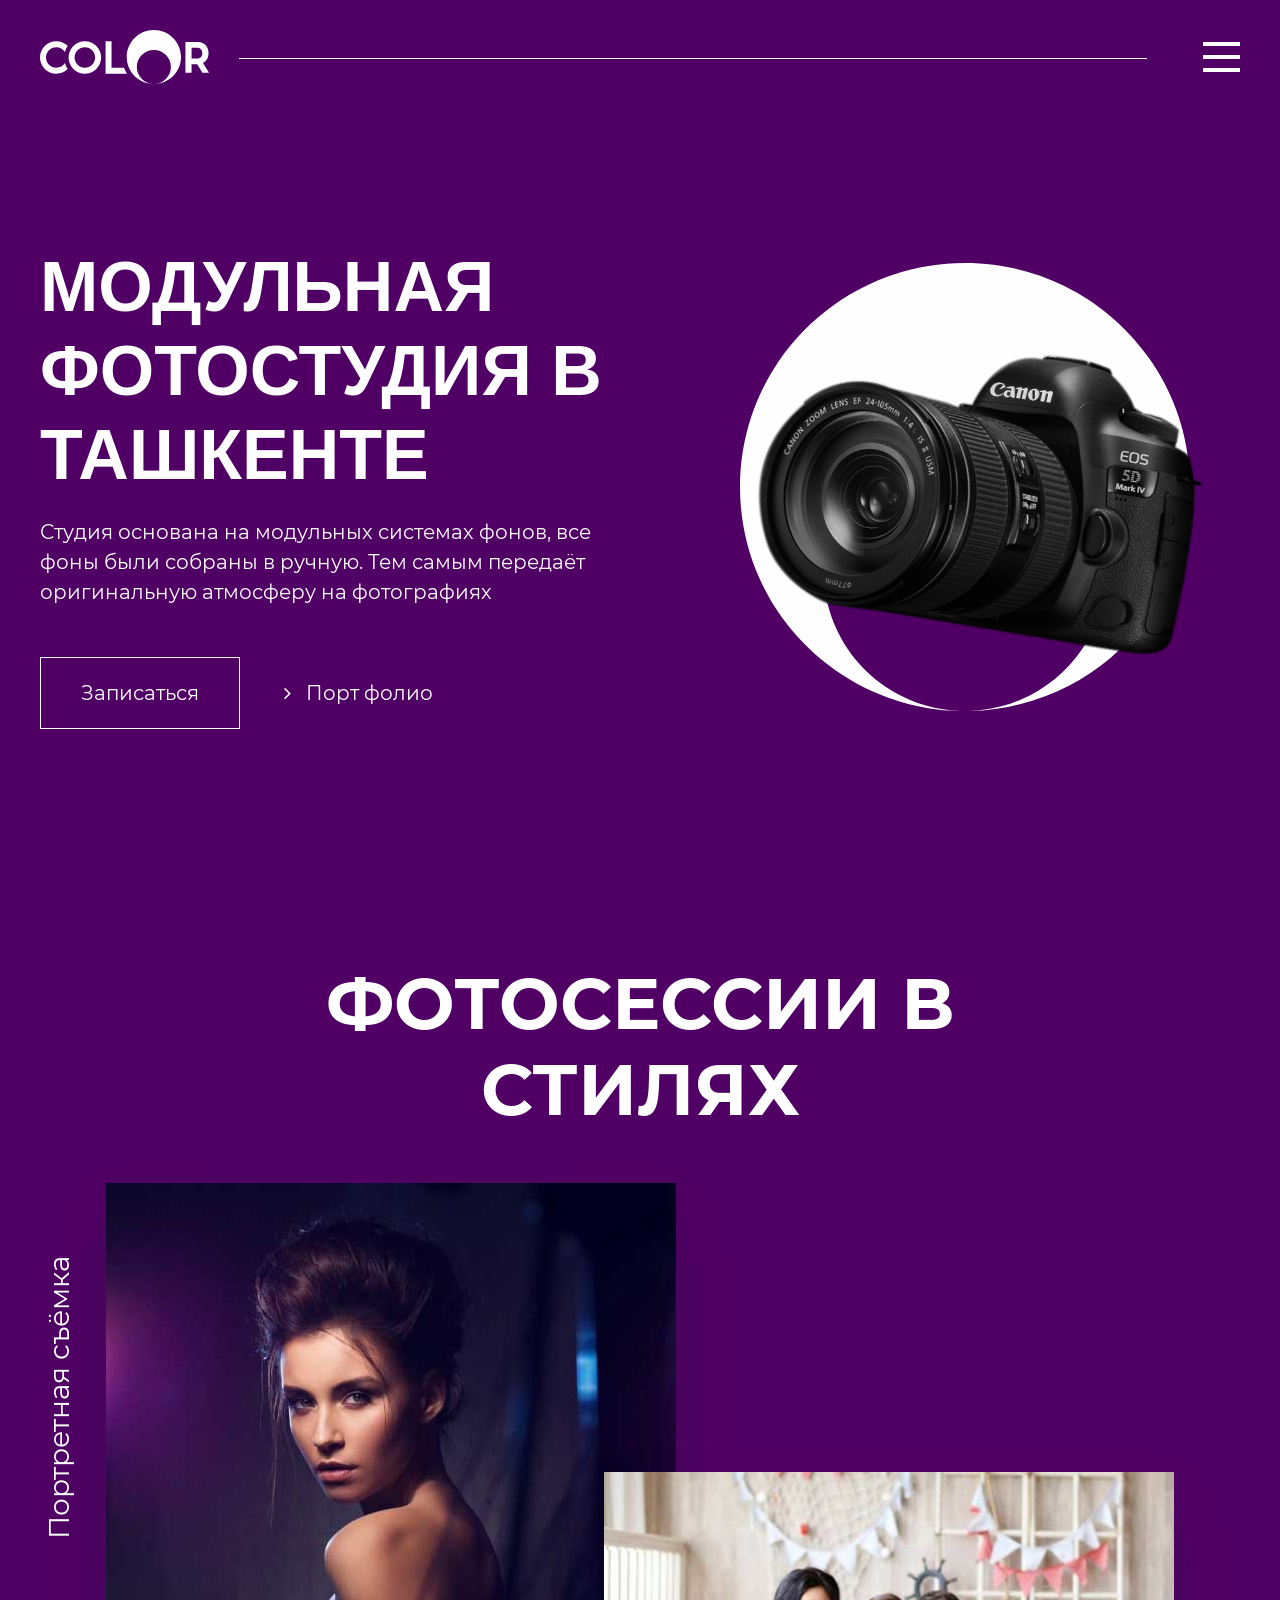
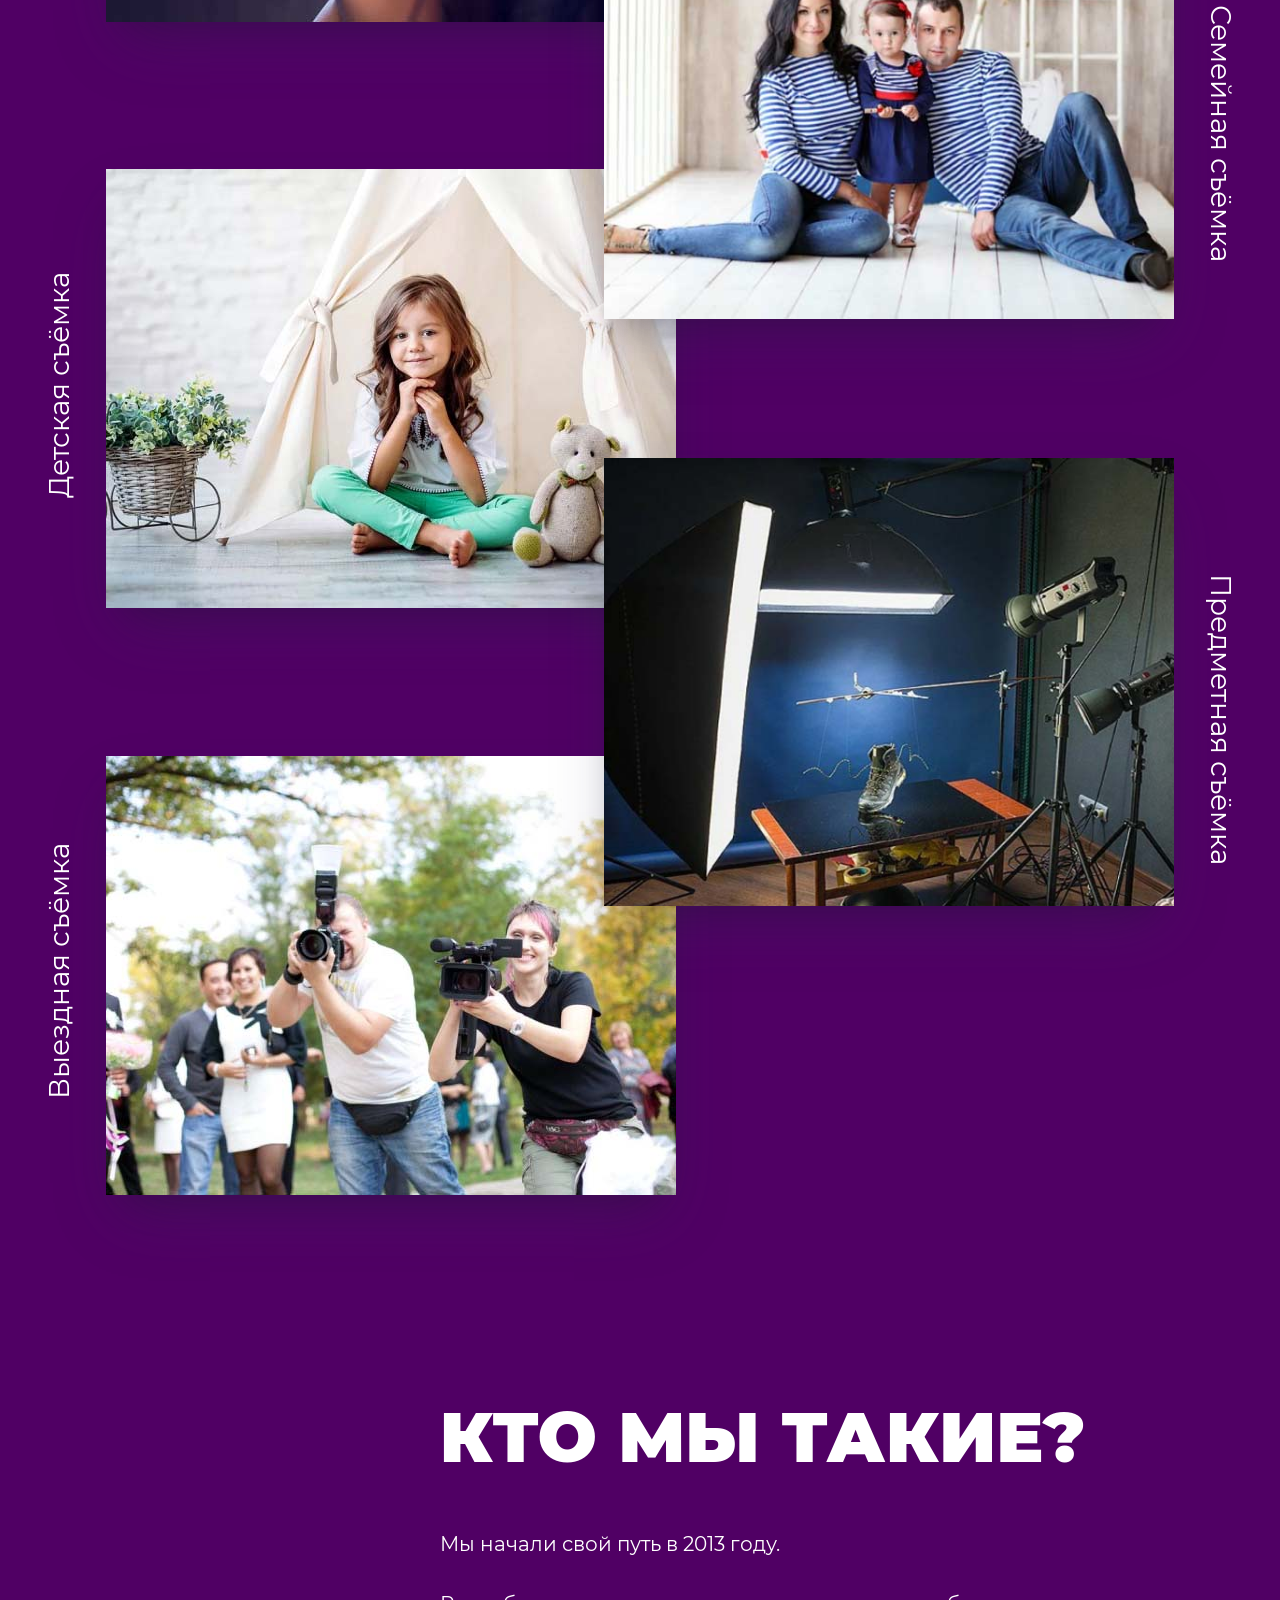
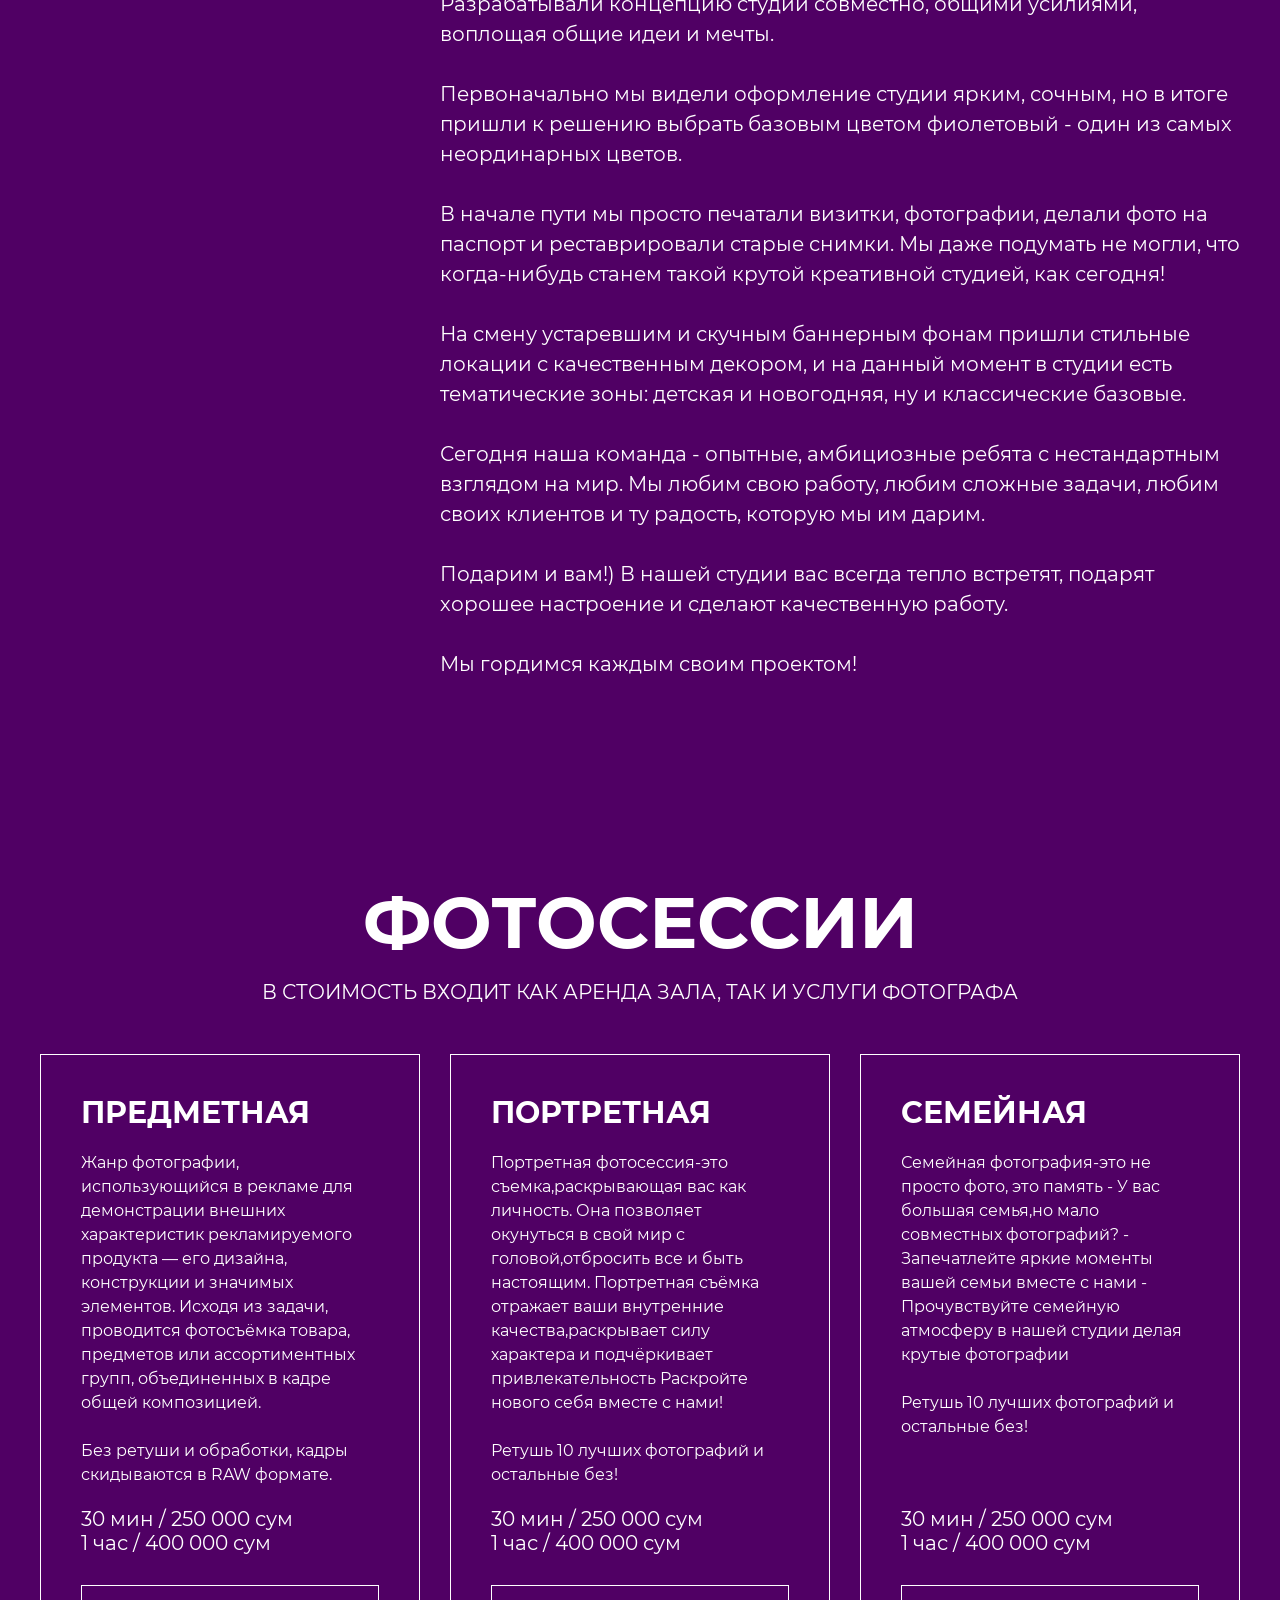
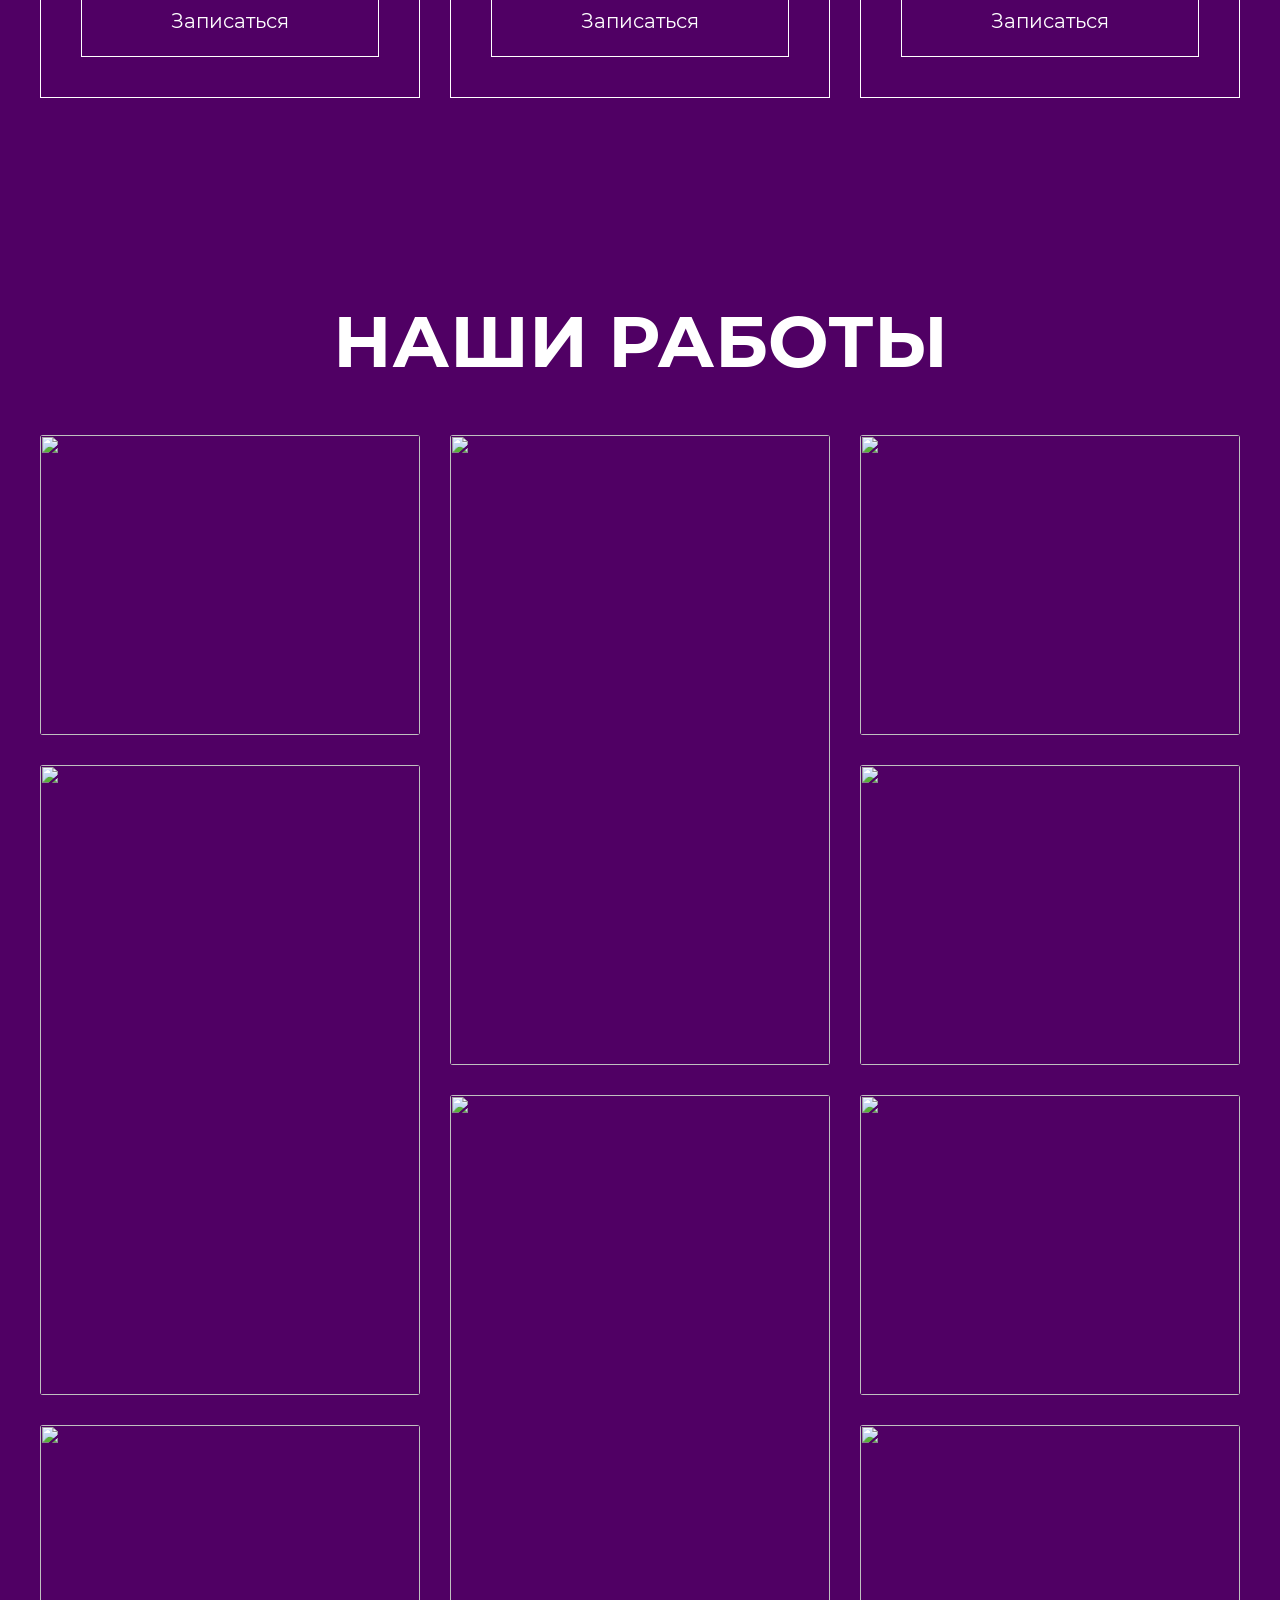
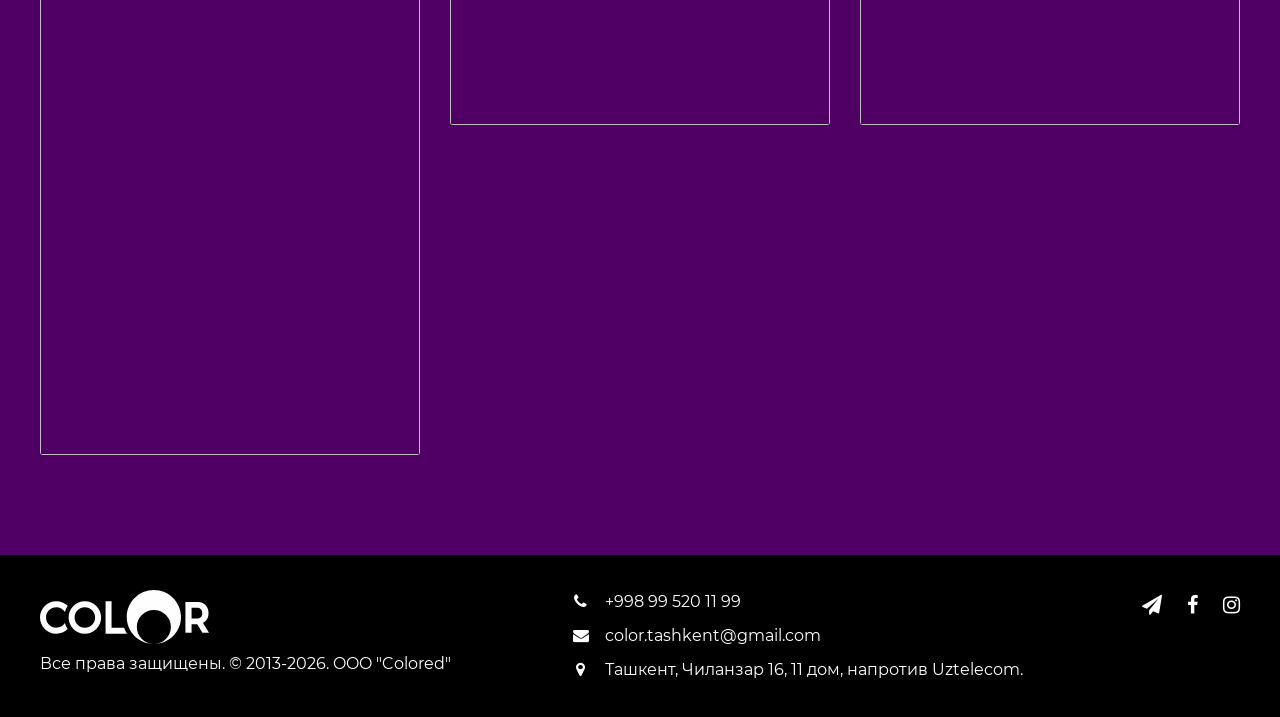
==== commit 9e4f0423: "home page adaptation" ====
--- a/color/index.html
+++ b/color/index.html
@@ -499,15 +499,15 @@
     $('.photosession__slider').owlCarousel({
         loop: true,
         margin: 30,
-        nav: true,
+        nav: false,
         responsive: {
             0: {
                 items: 1
             },
-            600: {
-                items: 3
+            668: {
+                items: 2
             },
-            1000: {
+            1200: {
                 items: 3
             }
         }
--- a/color/css/main.min.css
+++ b/color/css/main.min.css
@@ -1 +1 @@
-@font-face{font-family:Montserrat-Regular;font-display:swap;src:url(../fonts/Montserrat-Regular.woff) format("woff"),url(../fonts/Montserrat-Regular.woff2) format("woff2");font-weight:400;font-style:normal}@font-face{font-family:Montserrat-Medium;font-display:swap;src:url(../fonts/Montserrat-Medium.woff) format("woff"),url(../fonts/Montserrat-Medium.woff2) format("woff2");font-weight:500;font-style:normal}@font-face{font-family:Montserrat-Bold;font-display:swap;src:url(../fonts/Montserrat-Bold.woff) format("woff"),url(../fonts/Montserrat-Bold.woff2) format("woff2");font-weight:700;font-style:normal}@font-face{font-family:Montserrat-Black;font-display:swap;src:url(../fonts/Montserrat-Black.woff) format("woff"),url(../fonts/Montserrat-Black.woff2) format("woff2");font-weight:900;font-style:normal}html{scroll-behavior:smooth}*{-webkit-box-sizing:border-box;box-sizing:border-box}body{width:100%;margin:0 auto;padding:0;overflow-x:hidden;position:relative;-webkit-font-smoothing:antialiased;text-rendering:optimizeLegibility;font-family:Montserrat-Regular,sans-serif;font-weight:400}a,h1,h2,h3,h4,h5,h6,li,p,ul{padding:0;margin:0}a,a:active,a:focus,a:hover{color:#fff;text-decoration:none;outline:0}button{outline:0!important;border:transparent}input{text-decoration:none;outline:0}ul li{list-style-type:none}.my-container{width:100%;max-width:1260px;margin-left:auto;margin-right:auto;display:block;padding-left:15px;padding-right:15px}::-webkit-scrollbar{width:8px;height:8px}::-webkit-scrollbar-track{background:#fff}::-webkit-scrollbar-thumb{background:#500064}.bold-text{font-family:Montserrat-Black,sans-serif;font-weight:700}@-webkit-keyframes fade-in{0%{opacity:0}100%{opacity:1}}@keyframes fade-in{0%{opacity:0}100%{opacity:1}}@-webkit-keyframes text-focus-in{0%{-webkit-filter:blur(12px);filter:blur(12px);opacity:0}100%{-webkit-filter:blur(0);filter:blur(0);opacity:1}}@keyframes text-focus-in{0%{-webkit-filter:blur(12px);filter:blur(12px);opacity:0}100%{-webkit-filter:blur(0);filter:blur(0);opacity:1}}@-webkit-keyframes jello-horizontal{0%{-webkit-transform:scale3d(1,1,1);transform:scale3d(1,1,1)}30%{-webkit-transform:scale3d(1.25,.75,1);transform:scale3d(1.25,.75,1)}40%{-webkit-transform:scale3d(.75,1.25,1);transform:scale3d(.75,1.25,1)}50%{-webkit-transform:scale3d(1.15,.85,1);transform:scale3d(1.15,.85,1)}65%{-webkit-transform:scale3d(.95,1.05,1);transform:scale3d(.95,1.05,1)}75%{-webkit-transform:scale3d(1.05,.95,1);transform:scale3d(1.05,.95,1)}100%{-webkit-transform:scale3d(1,1,1);transform:scale3d(1,1,1)}}@keyframes jello-horizontal{0%{-webkit-transform:scale3d(1,1,1);transform:scale3d(1,1,1)}30%{-webkit-transform:scale3d(1.25,.75,1);transform:scale3d(1.25,.75,1)}40%{-webkit-transform:scale3d(.75,1.25,1);transform:scale3d(.75,1.25,1)}50%{-webkit-transform:scale3d(1.15,.85,1);transform:scale3d(1.15,.85,1)}65%{-webkit-transform:scale3d(.95,1.05,1);transform:scale3d(.95,1.05,1)}75%{-webkit-transform:scale3d(1.05,.95,1);transform:scale3d(1.05,.95,1)}100%{-webkit-transform:scale3d(1,1,1);transform:scale3d(1,1,1)}}@-webkit-keyframes fade-in{0%{opacity:0}100%{opacity:1}}@keyframes fade-in{0%{opacity:0}100%{opacity:1}}@-webkit-keyframes text-focus-in{0%{-webkit-filter:blur(12px);filter:blur(12px);opacity:0}100%{-webkit-filter:blur(0);filter:blur(0);opacity:1}}@keyframes text-focus-in{0%{-webkit-filter:blur(12px);filter:blur(12px);opacity:0}100%{-webkit-filter:blur(0);filter:blur(0);opacity:1}}@-webkit-keyframes jello-horizontal{0%{-webkit-transform:scale3d(1,1,1);transform:scale3d(1,1,1)}30%{-webkit-transform:scale3d(1.25,.75,1);transform:scale3d(1.25,.75,1)}40%{-webkit-transform:scale3d(.75,1.25,1);transform:scale3d(.75,1.25,1)}50%{-webkit-transform:scale3d(1.15,.85,1);transform:scale3d(1.15,.85,1)}65%{-webkit-transform:scale3d(.95,1.05,1);transform:scale3d(.95,1.05,1)}75%{-webkit-transform:scale3d(1.05,.95,1);transform:scale3d(1.05,.95,1)}100%{-webkit-transform:scale3d(1,1,1);transform:scale3d(1,1,1)}}@keyframes jello-horizontal{0%{-webkit-transform:scale3d(1,1,1);transform:scale3d(1,1,1)}30%{-webkit-transform:scale3d(1.25,.75,1);transform:scale3d(1.25,.75,1)}40%{-webkit-transform:scale3d(.75,1.25,1);transform:scale3d(.75,1.25,1)}50%{-webkit-transform:scale3d(1.15,.85,1);transform:scale3d(1.15,.85,1)}65%{-webkit-transform:scale3d(.95,1.05,1);transform:scale3d(.95,1.05,1)}75%{-webkit-transform:scale3d(1.05,.95,1);transform:scale3d(1.05,.95,1)}100%{-webkit-transform:scale3d(1,1,1);transform:scale3d(1,1,1)}}.violet-bg{background:#500064;color:#fff}.light-bg{background-color:#fff;color:#500064}.light-bg .main-btn{border-color:#500064;color:#500064}.light-bg .logo path{fill:#500064}.light-bg .header__border{border-color:#500064}.light-bg .mobile-nav__inner .bar{background:0 0}.light-bg .mobile-nav__inner .bar::before{background:#fff}.light-bg .mobile-nav__inner .bar::after{background:#fff}.light-bg .bar{background:#500064}.light-bg .bar::before{background:#500064}.light-bg .bar::after{background:#500064}.light-bg .hero__banner{color:#500064}.light-bg h1,.light-bg h2,.light-bg h3,.light-bg h4,.light-bg h5,.light-bg h6,.light-bg p{color:#500064}.light-bg .accordion__heading:hover h2{color:#fff}.light-bg .accordion__heading.active h2{color:#fff}.pink-bg{background-color:#ffdfe0;color:#500064}.pink-bg .main-btn{border-color:#500064;color:#500064}.pink-bg .logo path{fill:#500064}.pink-bg .header__border{border-color:#500064}.pink-bg .mobile-nav__inner .bar{background:0 0}.pink-bg .mobile-nav__inner .bar::before{background:#fff}.pink-bg .mobile-nav__inner .bar::after{background:#fff}.pink-bg .bar{background:#500064}.pink-bg .bar::before{background:#500064}.pink-bg .bar::after{background:#500064}.pink-bg .hero__banner{color:#500064}.pink-bg h1,.pink-bg h2,.pink-bg h3,.pink-bg h4,.pink-bg h5,.pink-bg h6,.pink-bg p{color:#500064}.hamburger-menu{position:relative;cursor:pointer}.bar,.bar:after,.bar:before{width:37px;height:4px}.bar{position:relative;-webkit-transform:translateY(25px);-ms-transform:translateY(25px);transform:translateY(25px);background:#fff;-webkit-transition:all 0s .3s;-o-transition:all 0s .3s;transition:all 0s .3s}.bar::after{height:5px}.bar.animate{background:rgba(255,255,255,0)}.bar.animate::after{top:0;-webkit-transform:rotate(45deg);-ms-transform:rotate(45deg);transform:rotate(45deg);-webkit-transition:top .3s cubic-bezier(.23,1,.32,1),-webkit-transform .3s .3s cubic-bezier(.23,1,.32,1);transition:top .3s cubic-bezier(.23,1,.32,1),-webkit-transform .3s .3s cubic-bezier(.23,1,.32,1);-o-transition:top .3s cubic-bezier(.23,1,.32,1),transform .3s .3s cubic-bezier(.23,1,.32,1);transition:top .3s cubic-bezier(.23,1,.32,1),transform .3s .3s cubic-bezier(.23,1,.32,1);transition:top .3s cubic-bezier(.23,1,.32,1),transform .3s .3s cubic-bezier(.23,1,.32,1),-webkit-transform .3s .3s cubic-bezier(.23,1,.32,1)}.bar.animate::before{bottom:0;-webkit-transform:rotate(-45deg);-ms-transform:rotate(-45deg);transform:rotate(-45deg);-webkit-transition:bottom .3s cubic-bezier(.23,1,.32,1),-webkit-transform .3s .3s cubic-bezier(.23,1,.32,1);transition:bottom .3s cubic-bezier(.23,1,.32,1),-webkit-transform .3s .3s cubic-bezier(.23,1,.32,1);-o-transition:bottom .3s cubic-bezier(.23,1,.32,1),transform .3s .3s cubic-bezier(.23,1,.32,1);transition:bottom .3s cubic-bezier(.23,1,.32,1),transform .3s .3s cubic-bezier(.23,1,.32,1);transition:bottom .3s cubic-bezier(.23,1,.32,1),transform .3s .3s cubic-bezier(.23,1,.32,1),-webkit-transform .3s .3s cubic-bezier(.23,1,.32,1)}.bar::before{content:"";position:absolute;left:0;bottom:13px;background:#fff;-webkit-transition:bottom .3s .3s cubic-bezier(.23,1,.32,1),-webkit-transform .3s cubic-bezier(.23,1,.32,1);transition:bottom .3s .3s cubic-bezier(.23,1,.32,1),-webkit-transform .3s cubic-bezier(.23,1,.32,1);-o-transition:bottom .3s .3s cubic-bezier(.23,1,.32,1),transform .3s cubic-bezier(.23,1,.32,1);transition:bottom .3s .3s cubic-bezier(.23,1,.32,1),transform .3s cubic-bezier(.23,1,.32,1);transition:bottom .3s .3s cubic-bezier(.23,1,.32,1),transform .3s cubic-bezier(.23,1,.32,1),-webkit-transform .3s cubic-bezier(.23,1,.32,1)}.bar::after{content:"";position:absolute;left:0;top:13px;background:#fff;-webkit-transition:top .3s .3s cubic-bezier(.23,1,.32,1),-webkit-transform .3s cubic-bezier(.23,1,.32,1);transition:top .3s .3s cubic-bezier(.23,1,.32,1),-webkit-transform .3s cubic-bezier(.23,1,.32,1);-o-transition:top .3s .3s cubic-bezier(.23,1,.32,1),transform .3s cubic-bezier(.23,1,.32,1);transition:top .3s .3s cubic-bezier(.23,1,.32,1),transform .3s cubic-bezier(.23,1,.32,1);transition:top .3s .3s cubic-bezier(.23,1,.32,1),transform .3s cubic-bezier(.23,1,.32,1),-webkit-transform .3s cubic-bezier(.23,1,.32,1)}.show{left:0;opacity:1}.hide{opacity:0;left:100%}.mobile-nav{background:#500064;position:fixed;top:0;z-index:100;width:100vw;height:100vh;text-align:center;display:-webkit-box;display:-ms-flexbox;display:flex;-webkit-box-align:center;-ms-flex-align:center;align-items:center;-webkit-box-pack:center;-ms-flex-pack:center;justify-content:center;padding:50px}.mobile-nav__inner{width:100%;display:-webkit-box;display:-ms-flexbox;display:flex;-webkit-box-orient:vertical;-webkit-box-direction:normal;-ms-flex-direction:column;flex-direction:column;min-height:100vh;padding:30px 0}.mobile-nav__inner .hamburger-menu{width:40px;height:45px;margin-left:auto}.mobile-nav .hamburger-menu{margin-bottom:50px;display:-webkit-box;display:-ms-flexbox;display:flex;-webkit-box-pack:end;-ms-flex-pack:end;justify-content:flex-end}.mobile-nav .mobile__menu{display:-webkit-box;display:-ms-flexbox;display:flex;-webkit-box-align:center;-ms-flex-align:center;align-items:center;-webkit-box-pack:center;-ms-flex-pack:center;justify-content:center;min-height:80vh}.mobile-nav .mobile__menu ul{display:-webkit-inline-box;display:-ms-inline-flexbox;display:inline-flex;-ms-flex-wrap:wrap;flex-wrap:wrap;-webkit-box-orient:vertical;-webkit-box-direction:normal;-ms-flex-direction:column;flex-direction:column;position:relative;list-style:none;margin-top:auto;margin-bottom:auto;text-align:left}.mobile-nav .mobile__menu ul li{display:block}.mobile-nav .mobile__menu a{text-align:center;font-size:4vw;color:#fff;opacity:0;-webkit-transition:opacity .9s ease-in-out;-o-transition:opacity .9s ease-in-out;transition:opacity .9s ease-in-out;text-transform:uppercase;font-family:Montserrat-Black,sans-serif;display:-webkit-inline-box;display:-ms-inline-flexbox;display:inline-flex;margin:10px 0;position:relative}.mobile-nav .mobile__menu a:hover::before{width:100%}.mobile-nav .mobile__menu a::before{content:'';position:absolute;top:calc(100% + 3px);width:0;height:5px;background-color:#fff;-webkit-transition:.3s;-o-transition:.3s;transition:.3s}.mobile-nav.show a{text-align:center;font-size:4vw;color:#fff;opacity:1}body{position:relative;z-index:1}.hero__banner-wrap{display:-webkit-box;display:-ms-flexbox;display:flex;-ms-flex-wrap:wrap;flex-wrap:wrap;width:100%;min-height:calc(100vh - 154px)}.hero__banner-content{width:50%;display:-webkit-box;display:-ms-flexbox;display:flex;-webkit-box-orient:vertical;-webkit-box-direction:normal;-ms-flex-direction:column;flex-direction:column;-ms-flex-wrap:wrap;flex-wrap:wrap;-webkit-box-pack:center;-ms-flex-pack:center;justify-content:center}.hero__banner-heading{max-width:600px;font-size:70px;font-family:Monsterrat-Bold,sans-serif;font-weight:700;text-transform:uppercase}.hero__banner-text{font-size:20px;margin-top:20px}.hero__banner-flex{display:-webkit-box;display:-ms-flexbox;display:flex;-ms-flex-wrap:wrap;flex-wrap:wrap;width:100%;-webkit-box-align:center;-ms-flex-align:center;align-items:center;margin-top:50px}.hero__banner .main-btn{margin-right:44px}.hero__banner-link{font-size:20px}.hero__banner-link .fa{margin-right:10px}.hero__banner-photo{width:50%;position:relative;display:-webkit-box;display:-ms-flexbox;display:flex;-webkit-box-align:center;-ms-flex-align:center;align-items:center;-webkit-box-pack:center;-ms-flex-pack:center;justify-content:center;padding:20px 20px 20px 100px}.hero__banner-bg{padding:50px 50px 50px 100px;position:absolute;top:0;left:0;-o-object-fit:contain;object-fit:contain;width:100%;height:100%;z-index:1}.hero__banner-img{position:relative;z-index:2;width:100%;-o-object-fit:contain;object-fit:contain}.hero__advantages{margin-top:70px;display:-webkit-box;display:-ms-flexbox;display:flex;-ms-flex-wrap:wrap;flex-wrap:wrap}.hero__advantages-item{max-width:150px;margin-right:20px;margin-bottom:20px}.hero__advantages-item:last-child{margin-bottom:0}.hero__advantages-icon{margin-bottom:10px;min-height:50px;display:-webkit-box;display:-ms-flexbox;display:flex;-webkit-box-align:center;-ms-flex-align:center;align-items:center}.hero__advantages-text{font-size:16px;line-height:normal}.section{color:#fff;padding:100px 0}.section__title{max-width:80%;margin:0 auto;text-align:center;font-size:72px;font-family:Montserrat-Bold,sans-serif;font-weight:700;text-transform:uppercase}.section__subtitle{font-size:20px;text-align:center;text-transform:uppercase;margin-top:15px}.section__body{margin-top:50px}.category__wrap{width:100%;display:-webkit-box;display:-ms-flexbox;display:flex;-webkit-box-orient:vertical;-webkit-box-direction:normal;-ms-flex-direction:column;flex-direction:column}.category__item{display:-webkit-box;display:-ms-flexbox;display:flex;max-width:53%;width:100%;position:relative;margin-top:-150px}.category__item:first-child{margin-top:0}.category__item-left{margin-right:auto;padding-left:40px}.category__item-left .category__item-title{-webkit-transform:rotate(-90deg) translateX(7%);-ms-transform:rotate(-90deg) translateX(7%);transform:rotate(-90deg) translateX(7%);top:50%;left:-100px}.category__item-left .category__item-photo{margin-left:auto}.category__item-right{margin-left:auto;padding-right:40px;position:relative;z-index:2}.category__item-right .category__item-title{-webkit-transform:rotate(90deg) translateX(7%);-ms-transform:rotate(90deg) translateX(7%);transform:rotate(90deg) translateX(7%);top:50%;right:-100px}.category__item-right .category__item-photo{margin-right:auto}.category__item-title{position:absolute;text-align:center}.category__item-photo{max-width:570px;width:100%;-webkit-box-shadow:rgba(50,50,93,.25) 0 30px 60px -12px,rgba(0,0,0,.3) 0 18px 36px -18px;box-shadow:rgba(50,50,93,.25) 0 30px 60px -12px,rgba(0,0,0,.3) 0 18px 36px -18px}.category__item-photo img{width:100%;-o-object-fit:contain;object-fit:contain}.about{display:-webkit-box;display:-ms-flexbox;display:flex;width:100%}.about__title{font-size:70px;font-family:Montserrat-Black,sans-serif;color:#fff;text-transform:uppercase}.about__body{margin-top:50px}.about__body p{font-size:20px}.about__photo{position:-webkit-sticky;position:sticky;top:20px;height:100%;max-width:340px;width:100%;margin-right:60px;margin-top:140px}.about__content{width:100%;-webkit-box-flex:0;-ms-flex:0 0 1;flex:0 0 1}.photosession__slider-item{padding:40px;border:1px solid #fff;display:-webkit-box;display:-ms-flexbox;display:flex;-webkit-box-orient:vertical;-webkit-box-direction:normal;-ms-flex-direction:column;flex-direction:column}.photosession__slider-title{font-size:30px;text-transform:uppercase;font-family:Montserrat-Bold,sans-serif}.photosession__slider-content{margin-top:20px;margin-bottom:20px}.photosession__slider-text{font-size:16px}.photosession__slider-price{margin-top:auto}.photosession__slider .main-btn{margin-top:30px;text-align:center}.portfolio__wrap{display:grid;grid-gap:30px;grid-template-columns:repeat(auto-fit,minmax(370px,1fr));grid-auto-rows:200px}.portfolio__item{position:relative}.portfolio__item img{width:100%;height:100%;border-radius:3px;-o-object-fit:cover;object-fit:cover;-webkit-transition:.3s;-o-transition:.3s;transition:.3s}.portfolio__item img:hover{cursor:pointer;-webkit-transform:scale(1.01);-ms-transform:scale(1.01);transform:scale(1.01)}.portfolio__item:nth-child(even){grid-row:span 2}.category-design__item{max-width:760px;width:100%;min-height:400px;overflow:hidden;position:relative;display:-webkit-box;display:-ms-flexbox;display:flex;-webkit-box-align:center;-ms-flex-align:center;align-items:center;padding:40px;margin-bottom:30px;-webkit-box-shadow:rgba(255,255,255,.1) 0 1px 1px 0 inset,rgba(50,50,93,.25) 0 50px 100px -20px,rgba(0,0,0,.3) 0 30px 60px -30px;box-shadow:rgba(255,255,255,.1) 0 1px 1px 0 inset,rgba(50,50,93,.25) 0 50px 100px -20px,rgba(0,0,0,.3) 0 30px 60px -30px}.category-design__item:hover .category-design__photo img{-webkit-transform:scale(1.1);-ms-transform:scale(1.1);transform:scale(1.1)}.category-design__item:last-child{margin-bottom:0}.category-design__item.left{margin-right:auto;-webkit-box-pack:end;-ms-flex-pack:end;justify-content:flex-end;text-align:right}.category-design__item.right{margin-left:auto;-webkit-box-pack:start;-ms-flex-pack:start;justify-content:flex-start}.category-design__item.right .category-design__title{-webkit-text-stroke-color:#500064}.category-design__item.right .category-design__photo::after{background:#000;background:-o-linear-gradient(190deg,rgba(0,0,0,0) 0,#fff 60%);background:linear-gradient(260deg,rgba(0,0,0,0) 0,#fff 60%)}.category-design__photo{position:absolute;top:0;left:0;width:100%;height:100%;z-index:0}.category-design__photo::after{content:'';position:absolute;top:0;left:0;width:100%;height:100%;background:#000;background:-webkit-gradient(linear,left top,right top,from(rgba(0,0,0,0)),color-stop(60%,#3a0049));background:-o-linear-gradient(left,rgba(0,0,0,0) 0,#3a0049 60%);background:linear-gradient(90deg,rgba(0,0,0,0) 0,#3a0049 60%)}.category-design__photo img{-webkit-transition:.5s;-o-transition:.5s;transition:.5s;width:100%;-o-object-fit:cover;object-fit:cover}.category-design__title{position:relative;z-index:3;font-size:56px;font-family:Montserrat-Black,sans-serif;text-transform:uppercase;color:transparent!important;-webkit-text-stroke-width:1px;-webkit-text-stroke-color:#fff;-webkit-transition:1s;-o-transition:1s;transition:1s}.accordion__item{margin-bottom:36px;-webkit-transition:.3s;-o-transition:.3s;transition:.3s}.accordion__item:last-child{margin-bottom:0}.accordion__item:hover .accordion__heading{border-color:#500064;background-color:#500064;-webkit-box-shadow:rgba(149,157,165,.2) 0 8px 24px;box-shadow:rgba(149,157,165,.2) 0 8px 24px}.accordion__heading{padding:20px;border:2px solid #b6b6b6;color:#500064;cursor:pointer;-webkit-transition:.3s;-o-transition:.3s;transition:.3s;display:-webkit-box;display:-ms-flexbox;display:flex;-webkit-box-align:center;-ms-flex-align:center;align-items:center;-webkit-box-pack:start;-ms-flex-pack:start;justify-content:flex-start}.accordion__heading:hover .accordion__heading-icon .fa{color:#fff}.accordion__heading.active{border-color:#500064!important;background-color:#500064}.accordion__heading.active .accordion__heading-icon .fa{-webkit-transform:rotate(180deg);-ms-transform:rotate(180deg);transform:rotate(180deg);color:#fff}.accordion__heading h2{margin-right:20px}.accordion__heading-icon{display:-webkit-box;display:-ms-flexbox;display:flex;-webkit-box-align:center;-ms-flex-align:center;align-items:center;-webkit-box-pack:center;-ms-flex-pack:center;justify-content:center;margin-left:auto;color:#500064}.accordion__heading-icon .fa{font-size:32px;color:#500064;-webkit-transition:.3s;-o-transition:.3s;transition:.3s}.accordion__body{display:none;margin-top:20px;background-color:#50006414;padding:20px;-webkit-animation:fade-in 1.2s cubic-bezier(.39,.575,.565,1) both;animation:fade-in 1.2s cubic-bezier(.39,.575,.565,1) both}.accordion__body p{font-size:16px;line-height:normal;color:#500064}.accordion__body ul li{color:#500064;font-size:16px;margin-bottom:10px}.price-list__wrap{display:grid;grid-template-columns:1fr 1fr 1fr 1fr;grid-gap:30px}.price-list__item{width:100%;height:300px;border:1px solid #dcdcdc;padding:28px;-webkit-transition:.2s;-o-transition:.2s;transition:.2s;overflow:hidden;display:-webkit-box;display:-ms-flexbox;display:flex;-webkit-box-orient:vertical;-webkit-box-direction:normal;-ms-flex-direction:column;flex-direction:column;-webkit-box-shadow:rgba(100,100,111,.2) 0 7px 29px 0;box-shadow:rgba(100,100,111,.2) 0 7px 29px 0}.price-list__item:hover{background-color:#500064;-webkit-transition:.3s;-o-transition:.3s;transition:.3s;-webkit-transition-delay:.3s;-o-transition-delay:.3s;transition-delay:.3s;-webkit-box-shadow:none;box-shadow:none}.price-list__item:hover .price-list__numb{height:0}.price-list__item:hover .price-list__title{color:#fff;-webkit-transition-delay:.3s;-o-transition-delay:.3s;transition-delay:.3s}.price-list__item:hover .price-list__content{display:block}.price-list__item:hover .price-list__text{-webkit-transition-delay:.6s;-o-transition-delay:.6s;transition-delay:.6s;-webkit-animation:text-focus-in 1s cubic-bezier(.55,.085,.68,.53) both;animation:text-focus-in 1s cubic-bezier(.55,.085,.68,.53) both}.price-list__item:hover .price-list__bottom{display:-webkit-box;display:-ms-flexbox;display:flex;-webkit-transition-delay:.8s;-o-transition-delay:.8s;transition-delay:.8s;-webkit-animation:text-focus-in 1s cubic-bezier(.55,.085,.68,.53) both;animation:text-focus-in 1s cubic-bezier(.55,.085,.68,.53) both}.price-list__numb{color:transparent!important;-webkit-text-stroke-width:1px;-webkit-text-stroke-color:#500064;font-size:80px;font-family:Montserrat-Black,sans-serif;-webkit-transition:.2s;-o-transition:.2s;transition:.2s;height:96px;overflow:hidden}.price-list__title{font-size:30px;font-family:Montserrat-Bold,sans-serif;margin-bottom:10px;-webkit-transition:.3s;-o-transition:.3s;transition:.3s}.price-list__content{display:none;margin-bottom:20px}.price-list__text{color:#fff!important;-webkit-transition:.3s;-o-transition:.3s;transition:.3s}.price-list__bottom{display:none;-webkit-box-align:center;-ms-flex-align:center;align-items:center;-webkit-box-pack:justify;-ms-flex-pack:justify;justify-content:space-between;width:100%;margin-top:auto}.price-list__info{margin-right:20px}.price-list__info h6{color:#fff}.price-list__telegram .fa{font-size:40px;color:#fff}.cta{display:-webkit-box;display:-ms-flexbox;display:flex;width:100%;margin-top:70px}.cta__icons{display:-webkit-box;display:-ms-flexbox;display:flex;-webkit-box-align:center;-ms-flex-align:center;align-items:center;width:100%;max-width:380px;margin-right:20px}.cta__icons-item{display:-webkit-box;display:-ms-flexbox;display:flex;-webkit-box-align:center;-ms-flex-align:center;align-items:center;-webkit-box-pack:center;-ms-flex-pack:center;justify-content:center;max-width:170px;width:100%;max-height:110px;height:100%;margin-right:30px;border:1px solid #500064;padding:20px;-webkit-transition:.3s;-o-transition:.3s;transition:.3s}.cta__icons-item:hover{-webkit-box-shadow:rgba(100,100,111,.2) 0 7px 29px 0;box-shadow:rgba(100,100,111,.2) 0 7px 29px 0}.cta__icons-item:hover .fa{-webkit-animation:jello-horizontal .9s both;animation:jello-horizontal .9s both}.cta__icons-item:last-child{margin-right:0}.cta__icons-item .fa{min-width:20px;display:-webkit-box;display:-ms-flexbox;display:flex;-webkit-box-align:center;-ms-flex-align:center;align-items:center;-webkit-box-pack:center;-ms-flex-pack:center;justify-content:center;font-size:30px;color:#500064}.cta__content{-webkit-box-flex:0;-ms-flex:0 0 1;flex:0 0 1}.cta__text{font-size:30px;line-height:normal;color:#b1b1b1}.category-bantik__item{display:-webkit-box;display:-ms-flexbox;display:flex;-webkit-box-align:center;-ms-flex-align:center;align-items:center;width:100%}.category-bantik__item:last-child{margin-bottom:0}.category-bantik__item.right .category-bantik__photo{-webkit-box-ordinal-group:3;-ms-flex-order:2;order:2}.category-bantik__item.right .category-bantik__content{-webkit-box-ordinal-group:2;-ms-flex-order:1;order:1}.category-bantik__photo{position:relative;max-width:51%;width:100%;overflow:hidden;-webkit-box-shadow:rgba(149,157,165,.2) 0 8px 24px;box-shadow:rgba(149,157,165,.2) 0 8px 24px}.category-bantik__photo img{width:100%;-o-object-fit:cover;object-fit:cover;-webkit-transition:.5s;-o-transition:.5s;transition:.5s}.category-bantik__content{padding:60px;-webkit-box-flex:0;-ms-flex:0 0 1;flex:0 0 1}.category-bantik__title{font-size:40px;font-family:Montserrat-Black,sans-serif}.product .section__body{text-align:center}.product__wrap{display:grid;grid-template-columns:1fr 1fr 1fr 1fr;grid-gap:30px}.product__item{width:100%}.product__item:hover .product__photo{-webkit-box-shadow:rgba(100,100,111,.2) 0 7px 29px 0;box-shadow:rgba(100,100,111,.2) 0 7px 29px 0}.product__photo{display:-webkit-box;display:-ms-flexbox;display:flex;-webkit-box-align:center;-ms-flex-align:center;align-items:center;-webkit-box-pack:center;-ms-flex-pack:center;justify-content:center;padding:30px;-webkit-transition:.3s;-o-transition:.3s;transition:.3s;border:1px solid #d3abac}.product__photo img{width:100%;-o-object-fit:contain;object-fit:contain;height:170px}.product__content{padding:20px;text-align:center}.product__title{font-size:20px;color:#500064}.download__catalog{border:1px solid #500064;padding:20px;margin-top:60px;display:-webkit-inline-box;display:-ms-inline-flexbox;display:inline-flex;-webkit-box-align:center;-ms-flex-align:center;align-items:center;-webkit-box-pack:center;-ms-flex-pack:center;justify-content:center}.download__catalog-icon{margin-right:20px}.download__catalog-icon .fa{font-size:30px;color:#500064}.download__catalog-text{font-size:20px;color:#500064}.personal-work__item{display:-webkit-box;display:-ms-flexbox;display:flex;-ms-flex-wrap:wrap;flex-wrap:wrap;width:100%;-webkit-box-align:center;-ms-flex-align:center;align-items:center;margin-bottom:30px}.personal-work__item:nth-child(2) .personal-work__photo{-webkit-box-ordinal-group:3;-ms-flex-order:2;order:2}.personal-work__item:nth-child(2) .personal-work__content{-webkit-box-ordinal-group:2;-ms-flex-order:1;order:1}.personal-work__photo{padding:20px;width:100%;max-width:50%;display:-webkit-box;display:-ms-flexbox;display:flex;-webkit-box-align:center;-ms-flex-align:center;align-items:center;-webkit-box-pack:center;-ms-flex-pack:center;justify-content:center}.personal-work__photo img{width:100%;-o-object-fit:cover;object-fit:cover}.personal-work__content{padding:20px;width:100%;max-width:50%;display:-webkit-inline-box;display:-ms-inline-flexbox;display:inline-flex;-ms-flex-line-pack:center;align-content:center;-webkit-box-orient:vertical;-webkit-box-direction:normal;-ms-flex-direction:column;flex-direction:column;-webkit-box-pack:center;-ms-flex-pack:center;justify-content:center}.personal-work__title{font-size:50px;font-family:Montserrat-Black,sans-serif;margin-bottom:25px}.personal-work__text{font-size:16px;margin-bottom:20px;text-align:left}.personal-work .main-btn{margin:auto}.table-block{margin-bottom:30px}.table-block table{text-align:left}.table-block table td,.table-block table th{color:#500064;padding:10px}.table-block table th{color:#d3abac}.print{display:-webkit-box;display:-ms-flexbox;display:flex;-webkit-box-align:center;-ms-flex-align:center;align-items:center;width:100%}.print__content{-webkit-box-flex:0;-ms-flex:0 0 1;flex:0 0 1;margin-right:20px}.print__photo{max-width:800px;width:100%}.print__photo img{width:100%;-o-object-fit:contain;object-fit:contain}.print__title{font-size:40px;font-family:Montserrat-Bold,sans-serif;margin-bottom:36px}.contacts{display:-webkit-box;display:-ms-flexbox;display:flex;-ms-flex-wrap:wrap;flex-wrap:wrap;width:100%}.contacts__map{max-width:50%;width:100%}.contacts__text{max-width:50%;width:100%;padding:30px}.contacts__title{font-family:Montserrat-Black,sans-serif;font-size:40px;margin-bottom:30px}.contacts__body{margin-bottom:30px}.contacts__item{margin-bottom:10px;font-size:20px}.socials{display:-webkit-box;display:-ms-flexbox;display:flex;-webkit-box-align:center;-ms-flex-align:center;align-items:center;width:100%}.socials__item{display:-webkit-box;display:-ms-flexbox;display:flex;-webkit-box-align:center;-ms-flex-align:center;align-items:center;-webkit-box-pack:center;-ms-flex-pack:center;justify-content:center;margin-right:20px;font-size:20px}.socials__item:last-child{margin-right:0}.main-btn{border:1px solid #fff;padding:20px 40px;color:#fff;font-size:20px;-webkit-transition:.1s;-o-transition:.1s;transition:.1s}.main-btn:active{-webkit-transform:scale(.9);-ms-transform:scale(.9);transform:scale(.9)}.header__wrap{padding:30px 0;display:-webkit-box;display:-ms-flexbox;display:flex;width:100%}.header__border{border-bottom:1px solid #fff;margin-right:56px;width:100%;margin-bottom:25px}.logo{margin-right:30px}.footer{background-color:#000}.footer__wrap{display:-webkit-box;display:-ms-flexbox;display:flex;width:100%;-ms-flex-wrap:wrap;flex-wrap:wrap;-webkit-box-align:center;-ms-flex-align:center;align-items:center;-webkit-box-pack:justify;-ms-flex-pack:justify;justify-content:space-between;padding:20px 0}.footer__logo{margin-bottom:10px;display:-webkit-inline-box;display:-ms-inline-flexbox;display:inline-flex}.footer .copyright h5{color:#fff;font-size:16px}.footer__item{margin:15px 30px 15px 0;font-size:16px}.footer__item:last-child{margin-right:0}.footer__contacts{display:block}.footer__contacts-item{display:block;margin-bottom:10px}.footer__contacts-item:last-child{margin-bottom:0}.footer__contacts-item .fa{text-align:center;min-width:20px;margin-right:10px}.footer__socials-item{font-size:20px;margin-left:20px}.footer__socials-item:first-child{margin-left:0}@media (max-width:1450px){.my-container{max-width:1230px}}@media (max-width:1250px){.my-container{max-width:991px}}@media (max-width:991px){.my-container{max-width:768px}}@media (max-width:768px){.hamburger-menu{display:block;right:30px}}@media (max-width:500px){.my-container{padding:0 20px}.hamburger-menu{right:20px}}@media (max-width:380px){.my-container{padding:0 15px}.mobile__menu{max-width:70%}}+@font-face{font-family:Montserrat-Regular;font-display:swap;src:url(../fonts/Montserrat-Regular.woff) format("woff"),url(../fonts/Montserrat-Regular.woff2) format("woff2");font-weight:400;font-style:normal}@font-face{font-family:Montserrat-Medium;font-display:swap;src:url(../fonts/Montserrat-Medium.woff) format("woff"),url(../fonts/Montserrat-Medium.woff2) format("woff2");font-weight:500;font-style:normal}@font-face{font-family:Montserrat-Bold;font-display:swap;src:url(../fonts/Montserrat-Bold.woff) format("woff"),url(../fonts/Montserrat-Bold.woff2) format("woff2");font-weight:700;font-style:normal}@font-face{font-family:Montserrat-Black;font-display:swap;src:url(../fonts/Montserrat-Black.woff) format("woff"),url(../fonts/Montserrat-Black.woff2) format("woff2");font-weight:900;font-style:normal}html{scroll-behavior:smooth}*{-webkit-box-sizing:border-box;box-sizing:border-box}body{width:100%;margin:0 auto;padding:0;overflow-x:hidden;position:relative;-webkit-font-smoothing:antialiased;text-rendering:optimizeLegibility;font-family:Montserrat-Regular,sans-serif;font-weight:400}a,h1,h2,h3,h4,h5,h6,li,p,ul{padding:0;margin:0}a,a:active,a:focus,a:hover{color:#fff;text-decoration:none;outline:0}button{outline:0!important;border:transparent}input{text-decoration:none;outline:0}ul li{list-style-type:none}.my-container{width:100%;max-width:1260px;margin-left:auto;margin-right:auto;display:block;padding-left:15px;padding-right:15px}::-webkit-scrollbar{width:8px;height:8px}::-webkit-scrollbar-track{background:#fff}::-webkit-scrollbar-thumb{background:#500064}.bold-text{font-family:Montserrat-Black,sans-serif;font-weight:700}@-webkit-keyframes fade-in{0%{opacity:0}100%{opacity:1}}@keyframes fade-in{0%{opacity:0}100%{opacity:1}}@-webkit-keyframes text-focus-in{0%{-webkit-filter:blur(12px);filter:blur(12px);opacity:0}100%{-webkit-filter:blur(0);filter:blur(0);opacity:1}}@keyframes text-focus-in{0%{-webkit-filter:blur(12px);filter:blur(12px);opacity:0}100%{-webkit-filter:blur(0);filter:blur(0);opacity:1}}@-webkit-keyframes jello-horizontal{0%{-webkit-transform:scale3d(1,1,1);transform:scale3d(1,1,1)}30%{-webkit-transform:scale3d(1.25,.75,1);transform:scale3d(1.25,.75,1)}40%{-webkit-transform:scale3d(.75,1.25,1);transform:scale3d(.75,1.25,1)}50%{-webkit-transform:scale3d(1.15,.85,1);transform:scale3d(1.15,.85,1)}65%{-webkit-transform:scale3d(.95,1.05,1);transform:scale3d(.95,1.05,1)}75%{-webkit-transform:scale3d(1.05,.95,1);transform:scale3d(1.05,.95,1)}100%{-webkit-transform:scale3d(1,1,1);transform:scale3d(1,1,1)}}@keyframes jello-horizontal{0%{-webkit-transform:scale3d(1,1,1);transform:scale3d(1,1,1)}30%{-webkit-transform:scale3d(1.25,.75,1);transform:scale3d(1.25,.75,1)}40%{-webkit-transform:scale3d(.75,1.25,1);transform:scale3d(.75,1.25,1)}50%{-webkit-transform:scale3d(1.15,.85,1);transform:scale3d(1.15,.85,1)}65%{-webkit-transform:scale3d(.95,1.05,1);transform:scale3d(.95,1.05,1)}75%{-webkit-transform:scale3d(1.05,.95,1);transform:scale3d(1.05,.95,1)}100%{-webkit-transform:scale3d(1,1,1);transform:scale3d(1,1,1)}}@-webkit-keyframes fade-in{0%{opacity:0}100%{opacity:1}}@keyframes fade-in{0%{opacity:0}100%{opacity:1}}@-webkit-keyframes text-focus-in{0%{-webkit-filter:blur(12px);filter:blur(12px);opacity:0}100%{-webkit-filter:blur(0);filter:blur(0);opacity:1}}@keyframes text-focus-in{0%{-webkit-filter:blur(12px);filter:blur(12px);opacity:0}100%{-webkit-filter:blur(0);filter:blur(0);opacity:1}}@-webkit-keyframes jello-horizontal{0%{-webkit-transform:scale3d(1,1,1);transform:scale3d(1,1,1)}30%{-webkit-transform:scale3d(1.25,.75,1);transform:scale3d(1.25,.75,1)}40%{-webkit-transform:scale3d(.75,1.25,1);transform:scale3d(.75,1.25,1)}50%{-webkit-transform:scale3d(1.15,.85,1);transform:scale3d(1.15,.85,1)}65%{-webkit-transform:scale3d(.95,1.05,1);transform:scale3d(.95,1.05,1)}75%{-webkit-transform:scale3d(1.05,.95,1);transform:scale3d(1.05,.95,1)}100%{-webkit-transform:scale3d(1,1,1);transform:scale3d(1,1,1)}}@keyframes jello-horizontal{0%{-webkit-transform:scale3d(1,1,1);transform:scale3d(1,1,1)}30%{-webkit-transform:scale3d(1.25,.75,1);transform:scale3d(1.25,.75,1)}40%{-webkit-transform:scale3d(.75,1.25,1);transform:scale3d(.75,1.25,1)}50%{-webkit-transform:scale3d(1.15,.85,1);transform:scale3d(1.15,.85,1)}65%{-webkit-transform:scale3d(.95,1.05,1);transform:scale3d(.95,1.05,1)}75%{-webkit-transform:scale3d(1.05,.95,1);transform:scale3d(1.05,.95,1)}100%{-webkit-transform:scale3d(1,1,1);transform:scale3d(1,1,1)}}.violet-bg{background:#500064;color:#fff}.light-bg{background-color:#fff;color:#500064}.light-bg .main-btn{border-color:#500064;color:#500064}.light-bg .main-btn:hover{color:#fff;background-color:#500064}.light-bg .logo path{fill:#500064}.light-bg .header__border{border-color:#500064}.light-bg .mobile-nav__inner .bar{background:0 0}.light-bg .mobile-nav__inner .bar::before{background:#fff}.light-bg .mobile-nav__inner .bar::after{background:#fff}.light-bg .bar{background:#500064}.light-bg .bar::before{background:#500064}.light-bg .bar::after{background:#500064}.light-bg .hero__banner{color:#500064}.light-bg h1,.light-bg h2,.light-bg h3,.light-bg h4,.light-bg h5,.light-bg h6,.light-bg p{color:#500064}.light-bg .accordion__heading:hover h2{color:#fff}.light-bg .accordion__heading.active h2{color:#fff}.pink-bg{background-color:#ffdfe0;color:#500064}.pink-bg .main-btn{border-color:#500064;color:#500064}.pink-bg .main-btn:hover{background-color:#500064;color:#fff}.pink-bg .logo path{fill:#500064}.pink-bg .header__border{border-color:#500064}.pink-bg .mobile-nav__inner .bar{background:0 0}.pink-bg .mobile-nav__inner .bar::before{background:#fff}.pink-bg .mobile-nav__inner .bar::after{background:#fff}.pink-bg .bar{background:#500064}.pink-bg .bar::before{background:#500064}.pink-bg .bar::after{background:#500064}.pink-bg .hero__banner{color:#500064}.pink-bg h1,.pink-bg h2,.pink-bg h3,.pink-bg h4,.pink-bg h5,.pink-bg h6,.pink-bg p{color:#500064}.hamburger-menu{position:relative;cursor:pointer}.bar,.bar:after,.bar:before{width:37px;height:4px}.bar{position:relative;-webkit-transform:translateY(25px);-ms-transform:translateY(25px);transform:translateY(25px);background:#fff;-webkit-transition:all 0s .3s;-o-transition:all 0s .3s;transition:all 0s .3s}.bar.animate{background:rgba(255,255,255,0)}.bar.animate::after{top:0;-webkit-transform:rotate(45deg);-ms-transform:rotate(45deg);transform:rotate(45deg);-webkit-transition:top .3s cubic-bezier(.23,1,.32,1),-webkit-transform .3s .3s cubic-bezier(.23,1,.32,1);transition:top .3s cubic-bezier(.23,1,.32,1),-webkit-transform .3s .3s cubic-bezier(.23,1,.32,1);-o-transition:top .3s cubic-bezier(.23,1,.32,1),transform .3s .3s cubic-bezier(.23,1,.32,1);transition:top .3s cubic-bezier(.23,1,.32,1),transform .3s .3s cubic-bezier(.23,1,.32,1);transition:top .3s cubic-bezier(.23,1,.32,1),transform .3s .3s cubic-bezier(.23,1,.32,1),-webkit-transform .3s .3s cubic-bezier(.23,1,.32,1)}.bar.animate::before{bottom:0;-webkit-transform:rotate(-45deg);-ms-transform:rotate(-45deg);transform:rotate(-45deg);-webkit-transition:bottom .3s cubic-bezier(.23,1,.32,1),-webkit-transform .3s .3s cubic-bezier(.23,1,.32,1);transition:bottom .3s cubic-bezier(.23,1,.32,1),-webkit-transform .3s .3s cubic-bezier(.23,1,.32,1);-o-transition:bottom .3s cubic-bezier(.23,1,.32,1),transform .3s .3s cubic-bezier(.23,1,.32,1);transition:bottom .3s cubic-bezier(.23,1,.32,1),transform .3s .3s cubic-bezier(.23,1,.32,1);transition:bottom .3s cubic-bezier(.23,1,.32,1),transform .3s .3s cubic-bezier(.23,1,.32,1),-webkit-transform .3s .3s cubic-bezier(.23,1,.32,1)}.bar::before{content:"";position:absolute;left:0;bottom:13px;background:#fff;-webkit-transition:bottom .3s .3s cubic-bezier(.23,1,.32,1),-webkit-transform .3s cubic-bezier(.23,1,.32,1);transition:bottom .3s .3s cubic-bezier(.23,1,.32,1),-webkit-transform .3s cubic-bezier(.23,1,.32,1);-o-transition:bottom .3s .3s cubic-bezier(.23,1,.32,1),transform .3s cubic-bezier(.23,1,.32,1);transition:bottom .3s .3s cubic-bezier(.23,1,.32,1),transform .3s cubic-bezier(.23,1,.32,1);transition:bottom .3s .3s cubic-bezier(.23,1,.32,1),transform .3s cubic-bezier(.23,1,.32,1),-webkit-transform .3s cubic-bezier(.23,1,.32,1)}.bar::after{content:"";position:absolute;left:0;top:13px;background:#fff;-webkit-transition:top .3s .3s cubic-bezier(.23,1,.32,1),-webkit-transform .3s cubic-bezier(.23,1,.32,1);transition:top .3s .3s cubic-bezier(.23,1,.32,1),-webkit-transform .3s cubic-bezier(.23,1,.32,1);-o-transition:top .3s .3s cubic-bezier(.23,1,.32,1),transform .3s cubic-bezier(.23,1,.32,1);transition:top .3s .3s cubic-bezier(.23,1,.32,1),transform .3s cubic-bezier(.23,1,.32,1);transition:top .3s .3s cubic-bezier(.23,1,.32,1),transform .3s cubic-bezier(.23,1,.32,1),-webkit-transform .3s cubic-bezier(.23,1,.32,1)}.show{left:0;opacity:1}.hide{opacity:0;left:100%}.mobile-nav{background:#500064;position:fixed;top:0;z-index:100;width:100vw;height:100vh;text-align:center;display:-webkit-box;display:-ms-flexbox;display:flex;-webkit-box-align:center;-ms-flex-align:center;align-items:center;-webkit-box-pack:center;-ms-flex-pack:center;justify-content:center;padding:50px}.mobile-nav__inner{width:100%;display:-webkit-box;display:-ms-flexbox;display:flex;-webkit-box-orient:vertical;-webkit-box-direction:normal;-ms-flex-direction:column;flex-direction:column;min-height:100vh;padding:30px 0}.mobile-nav__inner .hamburger-menu{width:40px;height:45px;margin-left:auto}.mobile-nav .hamburger-menu{margin-bottom:50px;display:-webkit-box;display:-ms-flexbox;display:flex;-webkit-box-pack:end;-ms-flex-pack:end;justify-content:flex-end}.mobile-nav .mobile__menu{display:-webkit-box;display:-ms-flexbox;display:flex;-webkit-box-align:center;-ms-flex-align:center;align-items:center;-webkit-box-pack:center;-ms-flex-pack:center;justify-content:center;min-height:80vh}.mobile-nav .mobile__menu ul{display:-webkit-inline-box;display:-ms-inline-flexbox;display:inline-flex;-ms-flex-wrap:wrap;flex-wrap:wrap;-webkit-box-orient:vertical;-webkit-box-direction:normal;-ms-flex-direction:column;flex-direction:column;position:relative;list-style:none;margin-top:auto;margin-bottom:auto;text-align:left}.mobile-nav .mobile__menu ul li{display:block}.mobile-nav .mobile__menu a{text-align:center;font-size:4vw;color:#fff;opacity:0;-webkit-transition:opacity .9s ease-in-out;-o-transition:opacity .9s ease-in-out;transition:opacity .9s ease-in-out;text-transform:uppercase;font-family:Montserrat-Black,sans-serif;display:-webkit-inline-box;display:-ms-inline-flexbox;display:inline-flex;margin:10px 0;position:relative}.mobile-nav .mobile__menu a:hover::before{width:100%}.mobile-nav .mobile__menu a::before{content:'';position:absolute;top:calc(100% + 3px);width:0;height:5px;background-color:#fff;-webkit-transition:.3s;-o-transition:.3s;transition:.3s}.mobile-nav.show a{text-align:center;font-size:4vw;color:#fff;opacity:1}body{position:relative;z-index:1}.hero__banner-wrap{display:-webkit-box;display:-ms-flexbox;display:flex;-ms-flex-wrap:wrap;flex-wrap:wrap;width:100%;min-height:calc(100vh - 154px)}.hero__banner-content{width:50%;display:-webkit-box;display:-ms-flexbox;display:flex;-webkit-box-orient:vertical;-webkit-box-direction:normal;-ms-flex-direction:column;flex-direction:column;-ms-flex-wrap:wrap;flex-wrap:wrap;-webkit-box-pack:center;-ms-flex-pack:center;justify-content:center}.hero__banner-heading{max-width:600px;font-size:70px;font-family:Monsterrat-Bold,sans-serif;font-weight:700;text-transform:uppercase}.hero__banner-text{font-size:20px;margin-top:20px}.hero__banner-flex{display:-webkit-box;display:-ms-flexbox;display:flex;-ms-flex-wrap:wrap;flex-wrap:wrap;width:100%;-webkit-box-align:center;-ms-flex-align:center;align-items:center;margin-top:50px}.hero__banner .main-btn{margin-right:44px}.hero__banner-link{font-size:20px}.hero__banner-link .fa{margin-right:10px}.hero__banner-photo{width:50%;position:relative;display:-webkit-box;display:-ms-flexbox;display:flex;-webkit-box-align:center;-ms-flex-align:center;align-items:center;-webkit-box-pack:center;-ms-flex-pack:center;justify-content:center;padding:20px 20px 20px 100px}.hero__banner-bg{padding:50px 50px 50px 100px;position:absolute;top:0;left:0;-o-object-fit:contain;object-fit:contain;width:100%;height:100%;z-index:1}.hero__banner-img{position:relative;z-index:2;width:100%;-o-object-fit:contain;object-fit:contain}.hero__advantages{margin-top:70px;display:-webkit-box;display:-ms-flexbox;display:flex;-ms-flex-wrap:wrap;flex-wrap:wrap}.hero__advantages-item{max-width:150px;margin-right:20px;margin-bottom:20px}.hero__advantages-item:last-child{margin-bottom:0}.hero__advantages-icon{margin-bottom:10px;min-height:50px;display:-webkit-box;display:-ms-flexbox;display:flex;-webkit-box-align:center;-ms-flex-align:center;align-items:center}.hero__advantages-text{font-size:16px;line-height:normal}.section{color:#fff;padding:100px 0}.section__title{max-width:80%;margin:0 auto;text-align:center;font-size:72px;font-family:Montserrat-Bold,sans-serif;font-weight:700;text-transform:uppercase}.section__subtitle{font-size:20px;text-align:center;text-transform:uppercase;margin-top:15px}.section__body{margin-top:50px}.category__wrap{width:100%;display:-webkit-box;display:-ms-flexbox;display:flex;-webkit-box-orient:vertical;-webkit-box-direction:normal;-ms-flex-direction:column;flex-direction:column}.category__item{display:-webkit-box;display:-ms-flexbox;display:flex;max-width:53%;width:100%;position:relative;margin-top:-150px}.category__item:first-child{margin-top:0}.category__item-left{margin-right:auto;padding-left:40px}.category__item-left .category__item-title{-webkit-transform:rotate(-90deg) translateX(7%);-ms-transform:rotate(-90deg) translateX(7%);transform:rotate(-90deg) translateX(7%);top:50%;left:-110px}.category__item-left .category__item-photo{margin-left:auto}.category__item-right{margin-left:auto;padding-right:40px;position:relative;z-index:2}.category__item-right .category__item-title{-webkit-transform:rotate(90deg) translateX(7%);-ms-transform:rotate(90deg) translateX(7%);transform:rotate(90deg) translateX(7%);top:50%;right:-110px}.category__item-right .category__item-photo{margin-right:auto}.category__item-title{width:300px;overflow:hidden;position:absolute;text-align:center}.category__item-photo{max-width:570px;width:100%;-webkit-box-shadow:rgba(50,50,93,.25) 0 30px 60px -12px,rgba(0,0,0,.3) 0 18px 36px -18px;box-shadow:rgba(50,50,93,.25) 0 30px 60px -12px,rgba(0,0,0,.3) 0 18px 36px -18px}.category__item-photo img{width:100%;-o-object-fit:contain;object-fit:contain}.about{display:-webkit-box;display:-ms-flexbox;display:flex;width:100%}.about__title{font-size:70px;font-family:Montserrat-Black,sans-serif;color:#fff;text-transform:uppercase}.about__body{margin-top:50px}.about__body p{font-size:20px}.about__photo{position:-webkit-sticky;position:sticky;top:20px;height:100%;max-width:340px;width:100%;margin-right:60px;margin-top:140px}.about__content{width:100%;-webkit-box-flex:0;-ms-flex:0 0 1;flex:0 0 1}.photosession__slider-item{padding:40px;border:1px solid #fff;display:-webkit-box;display:-ms-flexbox;display:flex;-webkit-box-orient:vertical;-webkit-box-direction:normal;-ms-flex-direction:column;flex-direction:column}.photosession__slider-title{font-size:30px;text-transform:uppercase;font-family:Montserrat-Bold,sans-serif}.photosession__slider-content{margin-top:20px;margin-bottom:20px}.photosession__slider-text{font-size:16px}.photosession__slider-price{margin-top:auto}.photosession__slider .main-btn{margin-top:30px;text-align:center}.portfolio__wrap{display:grid;grid-gap:30px;grid-template-columns:repeat(auto-fit,minmax(370px,1fr));grid-auto-rows:300px}.portfolio__item{position:relative}.portfolio__item img{width:100%;height:100%;border-radius:3px;-o-object-fit:cover;object-fit:cover;-webkit-transition:.3s;-o-transition:.3s;transition:.3s}.portfolio__item img:hover{cursor:pointer;-webkit-transform:scale(1.01);-ms-transform:scale(1.01);transform:scale(1.01)}.portfolio__item:nth-child(even){grid-row:span 2}.category-design__item{max-width:760px;width:100%;min-height:400px;overflow:hidden;position:relative;display:-webkit-box;display:-ms-flexbox;display:flex;-webkit-box-align:center;-ms-flex-align:center;align-items:center;padding:40px;margin-bottom:30px;-webkit-box-shadow:rgba(255,255,255,.1) 0 1px 1px 0 inset,rgba(50,50,93,.25) 0 50px 100px -20px,rgba(0,0,0,.3) 0 30px 60px -30px;box-shadow:rgba(255,255,255,.1) 0 1px 1px 0 inset,rgba(50,50,93,.25) 0 50px 100px -20px,rgba(0,0,0,.3) 0 30px 60px -30px}.category-design__item:hover .category-design__photo img{-webkit-transform:scale(1.1);-ms-transform:scale(1.1);transform:scale(1.1)}.category-design__item:last-child{margin-bottom:0}.category-design__item.left{margin-right:auto;-webkit-box-pack:end;-ms-flex-pack:end;justify-content:flex-end;text-align:right}.category-design__item.right{margin-left:auto;-webkit-box-pack:start;-ms-flex-pack:start;justify-content:flex-start}.category-design__item.right .category-design__title{-webkit-text-stroke-color:#500064}.category-design__item.right .category-design__photo::after{background:#000;background:-o-linear-gradient(190deg,rgba(0,0,0,0) 0,#fff 60%);background:linear-gradient(260deg,rgba(0,0,0,0) 0,#fff 60%)}.category-design__photo{position:absolute;top:0;left:0;width:100%;height:100%;z-index:0}.category-design__photo::after{content:'';position:absolute;top:0;left:0;width:100%;height:100%;background:#000;background:-webkit-gradient(linear,left top,right top,from(rgba(0,0,0,0)),color-stop(60%,#3a0049));background:-o-linear-gradient(left,rgba(0,0,0,0) 0,#3a0049 60%);background:linear-gradient(90deg,rgba(0,0,0,0) 0,#3a0049 60%)}.category-design__photo img{-webkit-transition:.5s;-o-transition:.5s;transition:.5s;width:100%;-o-object-fit:cover;object-fit:cover}.category-design__title{position:relative;z-index:3;font-size:56px;font-family:Montserrat-Black,sans-serif;text-transform:uppercase;color:transparent!important;-webkit-text-stroke-width:1px;-webkit-text-stroke-color:#fff;-webkit-transition:1s;-o-transition:1s;transition:1s}.accordion__item{margin-bottom:36px;-webkit-transition:.3s;-o-transition:.3s;transition:.3s}.accordion__item:last-child{margin-bottom:0}.accordion__item:hover .accordion__heading{border-color:#500064;background-color:#500064;-webkit-box-shadow:rgba(149,157,165,.2) 0 8px 24px;box-shadow:rgba(149,157,165,.2) 0 8px 24px}.accordion__heading{padding:20px;border:2px solid #b6b6b6;color:#500064;cursor:pointer;-webkit-transition:.3s;-o-transition:.3s;transition:.3s;display:-webkit-box;display:-ms-flexbox;display:flex;-webkit-box-align:center;-ms-flex-align:center;align-items:center;-webkit-box-pack:start;-ms-flex-pack:start;justify-content:flex-start}.accordion__heading:hover .accordion__heading-icon .fa{color:#fff}.accordion__heading.active{border-color:#500064!important;background-color:#500064}.accordion__heading.active .accordion__heading-icon .fa{-webkit-transform:rotate(180deg);-ms-transform:rotate(180deg);transform:rotate(180deg);color:#fff}.accordion__heading h2{margin-right:20px}.accordion__heading-icon{display:-webkit-box;display:-ms-flexbox;display:flex;-webkit-box-align:center;-ms-flex-align:center;align-items:center;-webkit-box-pack:center;-ms-flex-pack:center;justify-content:center;margin-left:auto;color:#500064}.accordion__heading-icon .fa{font-size:32px;color:#500064;-webkit-transition:.3s;-o-transition:.3s;transition:.3s}.accordion__body{display:none;margin-top:20px;padding:20px;line-height:1.6;-webkit-animation:fade-in 1.2s cubic-bezier(.39,.575,.565,1) both;animation:fade-in 1.2s cubic-bezier(.39,.575,.565,1) both}.accordion__body p{font-size:16px;line-height:normal;color:#500064}.accordion__body ul li{list-style-type:decimal;color:#500064;font-size:20px;line-height:1.6;margin-bottom:10px}.price-list__wrap{display:grid;grid-template-columns:1fr 1fr 1fr 1fr;grid-gap:30px}.price-list__item{width:100%;height:300px;border:1px solid #dcdcdc;padding:28px;-webkit-transition:.2s;-o-transition:.2s;transition:.2s;overflow:hidden;display:-webkit-box;display:-ms-flexbox;display:flex;-webkit-box-orient:vertical;-webkit-box-direction:normal;-ms-flex-direction:column;flex-direction:column;-webkit-box-shadow:rgba(100,100,111,.2) 0 7px 29px 0;box-shadow:rgba(100,100,111,.2) 0 7px 29px 0}.price-list__item:hover{background-color:#500064;-webkit-transition:.3s;-o-transition:.3s;transition:.3s;-webkit-transition-delay:.3s;-o-transition-delay:.3s;transition-delay:.3s;-webkit-box-shadow:none;box-shadow:none}.price-list__item:hover .price-list__numb{height:0}.price-list__item:hover .price-list__title{color:#fff;-webkit-transition-delay:.3s;-o-transition-delay:.3s;transition-delay:.3s}.price-list__item:hover .price-list__content{display:block}.price-list__item:hover .price-list__text{-webkit-transition-delay:.6s;-o-transition-delay:.6s;transition-delay:.6s;-webkit-animation:text-focus-in 1s cubic-bezier(.55,.085,.68,.53) both;animation:text-focus-in 1s cubic-bezier(.55,.085,.68,.53) both}.price-list__item:hover .price-list__bottom{display:-webkit-box;display:-ms-flexbox;display:flex;-webkit-transition-delay:.8s;-o-transition-delay:.8s;transition-delay:.8s;-webkit-animation:text-focus-in 1s cubic-bezier(.55,.085,.68,.53) both;animation:text-focus-in 1s cubic-bezier(.55,.085,.68,.53) both}.price-list__numb{color:transparent!important;-webkit-text-stroke-width:1px;-webkit-text-stroke-color:#500064;font-size:80px;font-family:Montserrat-Black,sans-serif;-webkit-transition:.2s;-o-transition:.2s;transition:.2s;height:96px;overflow:hidden}.price-list__title{font-size:30px;font-family:Montserrat-Bold,sans-serif;margin-bottom:10px;-webkit-transition:.3s;-o-transition:.3s;transition:.3s}.price-list__content{display:none;margin-bottom:20px}.price-list__text{color:#fff!important;-webkit-transition:.3s;-o-transition:.3s;transition:.3s}.price-list__bottom{display:none;-webkit-box-align:center;-ms-flex-align:center;align-items:center;-webkit-box-pack:justify;-ms-flex-pack:justify;justify-content:space-between;width:100%;margin-top:auto}.price-list__info{margin-right:20px}.price-list__info h6{color:#fff}.price-list__telegram .fa{font-size:40px;color:#fff}.cta{display:-webkit-box;display:-ms-flexbox;display:flex;width:100%;margin-top:70px}.cta__icons{display:-webkit-box;display:-ms-flexbox;display:flex;-webkit-box-align:center;-ms-flex-align:center;align-items:center;width:100%;max-width:380px;margin-right:20px}.cta__icons-item{display:-webkit-box;display:-ms-flexbox;display:flex;-webkit-box-align:center;-ms-flex-align:center;align-items:center;-webkit-box-pack:center;-ms-flex-pack:center;justify-content:center;max-width:170px;width:100%;max-height:110px;height:100%;margin-right:30px;border:1px solid #500064;padding:20px;-webkit-transition:.3s;-o-transition:.3s;transition:.3s}.cta__icons-item:hover{-webkit-box-shadow:rgba(100,100,111,.2) 0 7px 29px 0;box-shadow:rgba(100,100,111,.2) 0 7px 29px 0;background-color:#500064}.cta__icons-item:hover .fa{-webkit-animation-delay:.3s;animation-delay:.3s;color:#fff;-webkit-animation:jello-horizontal .9s both;animation:jello-horizontal .9s both}.cta__icons-item:last-child{margin-right:0}.cta__icons-item .fa{min-width:20px;display:-webkit-box;display:-ms-flexbox;display:flex;-webkit-box-align:center;-ms-flex-align:center;align-items:center;-webkit-box-pack:center;-ms-flex-pack:center;justify-content:center;font-size:30px;color:#500064}.cta__content{-webkit-box-flex:0;-ms-flex:0 0 1;flex:0 0 1}.cta__text{font-size:30px;line-height:normal;color:#b1b1b1!important}.category-bantik__item{display:-webkit-box;display:-ms-flexbox;display:flex;-webkit-box-align:center;-ms-flex-align:center;align-items:center;width:100%}.category-bantik__item:last-child{margin-bottom:0}.category-bantik__item.right .category-bantik__photo{-webkit-box-ordinal-group:3;-ms-flex-order:2;order:2}.category-bantik__item.right .category-bantik__content{-webkit-box-ordinal-group:2;-ms-flex-order:1;order:1}.category-bantik__photo{position:relative;max-width:51%;width:100%;overflow:hidden;-webkit-box-shadow:rgba(149,157,165,.2) 0 8px 24px;box-shadow:rgba(149,157,165,.2) 0 8px 24px}.category-bantik__photo img{width:100%;-o-object-fit:cover;object-fit:cover;-webkit-transition:.5s;-o-transition:.5s;transition:.5s}.category-bantik__content{padding:60px;-webkit-box-flex:0;-ms-flex:0 0 1;flex:0 0 1}.category-bantik__title{font-size:40px;font-family:Montserrat-Black,sans-serif}.product .section__body{text-align:center}.product__wrap{display:grid;grid-template-columns:1fr 1fr 1fr 1fr;grid-gap:30px}.product__item{width:100%}.product__item:hover .product__photo{-webkit-box-shadow:rgba(100,100,111,.2) 0 7px 29px 0;box-shadow:rgba(100,100,111,.2) 0 7px 29px 0}.product__photo{display:-webkit-box;display:-ms-flexbox;display:flex;-webkit-box-align:center;-ms-flex-align:center;align-items:center;-webkit-box-pack:center;-ms-flex-pack:center;justify-content:center;padding:30px;-webkit-transition:.3s;-o-transition:.3s;transition:.3s;border:1px solid #d3abac}.product__photo img{width:100%;-o-object-fit:contain;object-fit:contain;height:170px}.product__content{padding:20px;text-align:center}.product__title{font-size:20px;color:#500064}.download__catalog{border:1px solid #500064;padding:20px;margin-top:60px;display:-webkit-inline-box;display:-ms-inline-flexbox;display:inline-flex;-webkit-box-align:center;-ms-flex-align:center;align-items:center;-webkit-box-pack:center;-ms-flex-pack:center;justify-content:center}.download__catalog:hover{background-color:#500064}.download__catalog:hover .fa{color:#fff}.download__catalog:hover .download__catalog-text{color:#fff}.download__catalog-icon{margin-right:20px}.download__catalog-icon .fa{font-size:30px;color:#500064}.download__catalog-text{font-size:20px;color:#500064}.personal-work__item{display:-webkit-box;display:-ms-flexbox;display:flex;-ms-flex-wrap:wrap;flex-wrap:wrap;width:100%;-webkit-box-align:center;-ms-flex-align:center;align-items:center;margin-bottom:30px}.personal-work__item:nth-child(2) .personal-work__photo{-webkit-box-ordinal-group:3;-ms-flex-order:2;order:2}.personal-work__item:nth-child(2) .personal-work__content{-webkit-box-ordinal-group:2;-ms-flex-order:1;order:1}.personal-work__photo{padding:20px;width:100%;max-width:50%;display:-webkit-box;display:-ms-flexbox;display:flex;-webkit-box-align:center;-ms-flex-align:center;align-items:center;-webkit-box-pack:center;-ms-flex-pack:center;justify-content:center}.personal-work__photo img{width:100%;-o-object-fit:cover;object-fit:cover}.personal-work__content{padding:20px;width:100%;max-width:50%;display:-webkit-inline-box;display:-ms-inline-flexbox;display:inline-flex;-ms-flex-line-pack:center;align-content:center;-webkit-box-orient:vertical;-webkit-box-direction:normal;-ms-flex-direction:column;flex-direction:column;-webkit-box-pack:center;-ms-flex-pack:center;justify-content:center}.personal-work__title{font-size:50px;font-family:Montserrat-Black,sans-serif;margin-bottom:25px}.personal-work__text{font-size:16px;margin-bottom:20px;text-align:left}.personal-work .main-btn{margin:auto}.table-block{margin-bottom:30px}.table-block table{text-align:left}.table-block table td,.table-block table th{color:#500064;padding:10px}.table-block table th{color:#d3abac}.print{display:-webkit-box;display:-ms-flexbox;display:flex;-webkit-box-align:center;-ms-flex-align:center;align-items:center;width:100%}.print__content{-webkit-box-flex:0;-ms-flex:0 0 1;flex:0 0 1;margin-right:20px}.print__photo{max-width:800px;width:100%}.print__photo img{width:100%;-o-object-fit:contain;object-fit:contain}.print__title{font-size:40px;font-family:Montserrat-Bold,sans-serif;margin-bottom:36px}.contacts{display:-webkit-box;display:-ms-flexbox;display:flex;-ms-flex-wrap:wrap;flex-wrap:wrap;width:100%}.contacts__map{max-width:50%;width:100%}.contacts__text{max-width:50%;width:100%;padding:30px}.contacts__title{font-family:Montserrat-Black,sans-serif;font-size:40px;margin-bottom:30px}.contacts__body{margin-bottom:30px}.contacts__item{margin-bottom:10px;font-size:20px}.socials{display:-webkit-box;display:-ms-flexbox;display:flex;-webkit-box-align:center;-ms-flex-align:center;align-items:center;width:100%}.socials__item{display:-webkit-box;display:-ms-flexbox;display:flex;-webkit-box-align:center;-ms-flex-align:center;align-items:center;-webkit-box-pack:center;-ms-flex-pack:center;justify-content:center;margin-right:20px;font-size:20px}.socials__item:last-child{margin-right:0}.main-btn{border:1px solid #fff;padding:20px 40px;color:#fff;font-size:20px;-webkit-transition:.1s;-o-transition:.1s;transition:.1s}.main-btn:hover{background:#fff;color:#500064;border-color:#500064}.main-btn:active{-webkit-transform:scale(.9);-ms-transform:scale(.9);transform:scale(.9)}.header__wrap{padding:30px 0;display:-webkit-box;display:-ms-flexbox;display:flex;width:100%}.header__border{border-bottom:1px solid #fff;margin-right:56px;width:100%;margin-bottom:25px}.logo{margin-right:30px}.footer{background-color:#000}.footer__wrap{display:-webkit-box;display:-ms-flexbox;display:flex;width:100%;-ms-flex-wrap:wrap;flex-wrap:wrap;-webkit-box-pack:justify;-ms-flex-pack:justify;justify-content:space-between;padding:20px 0}.footer__logo{margin-bottom:10px;display:-webkit-inline-box;display:-ms-inline-flexbox;display:inline-flex}.footer .copyright h5{color:#fff;font-size:16px}.footer__item{margin:15px 30px 15px 0;font-size:16px}.footer__item:last-child{margin-right:0}.footer__contacts{display:block}.footer__contacts-item{display:block;margin-bottom:10px}.footer__contacts-item:last-child{margin-bottom:0}.footer__contacts-item .fa{text-align:center;min-width:20px;margin-right:10px}.footer__socials-item{font-size:20px;margin-left:20px}.footer__socials-item:first-child{margin-left:0}@media (max-width:1450px){.my-container{max-width:1230px}.category__item-left .category__item-title{left:-130px}.category__item-right .category__item-title{right:-130px}}@media (max-width:1250px){.my-container{max-width:991px}.hero__banner-heading{font-size:48px}.hero__banner-text{font-size:16px}.main-btn{padding:15px 25px;font-size:16px}.about__title,.section__title{font-size:48px}.section{padding:70px 0}.category__item{width:48%;-webkit-box-orient:vertical;-webkit-box-direction:normal;-ms-flex-direction:column;flex-direction:column}.category__item-left .category__item-title{-webkit-transform:unset;-ms-transform:unset;transform:unset;left:0;text-align:left}.category__item-right .category__item-title{-webkit-transform:unset;-ms-transform:unset;transform:unset;left:0;text-align:right}.category__item-title{text-align:unset;position:relative;width:auto;-webkit-transform:unset;-ms-transform:unset;transform:unset;-webkit-box-ordinal-group:3;-ms-flex-order:2;order:2;margin-top:20px;font-size:18px}.category__item{margin-top:-110px}}@media (max-width:991px){.my-container{max-width:768px}.hero__banner-content{width:100%;margin-bottom:50px}.hero__banner-heading{max-width:100%;text-align:center;text-transform:unset}.hero__banner-flex{-webkit-box-pack:center;-ms-flex-pack:center;justify-content:center;margin-left:auto;margin-right:auto}.hero__banner-photo{width:100%;max-width:500px;margin-left:auto;margin-right:auto;padding:20px}.hero__banner-bg{padding:50px}.hero__banner-img{padding:50px}.hero__banner-wrap{min-height:unset;margin-top:50px}.mobile-nav.show a{font-size:6vw}.mobile-nav__inner .hamburger-menu{height:0}.about{-ms-flex-wrap:wrap;flex-wrap:wrap}.about__photo{margin-top:50px;margin-left:auto;margin-right:auto;-webkit-box-ordinal-group:3;-ms-flex-order:2;order:2;max-width:250px}.about__photo img{width:100%}}@media (max-width:768px){.hamburger-menu{display:block;right:30px}.category__item{width:50%;margin-top:0}.category__wrap{display:grid;grid-template-columns:1fr 1fr;grid-gap:30px}.category__item{width:100%;max-width:100%;margin:0!important;padding:0!important}.category__item-title{top:unset!important}.photosession__slider-item{height:auto!important}.photosession__slider{padding:0 30px}.section{padding:50px 0}.footer__wrap{padding:15px}}@media (max-width:500px){.my-container{padding:0 20px}.hamburger-menu{right:20px}.hero__banner-heading{font-size:36px}.hero__banner-text{text-align:center;margin-top:30px}.hero__banner-flex{margin-top:30px}.hero__banner-content{margin-bottom:30px}.section__title{font-size:32px}.section{padding:30px 0}.category__wrap{grid-template-columns:1fr;grid-gap:15px}.category__item-right .category__item-title{text-align:left}.footer__item{margin-right:0}.copyright{text-align:center}.portfolio__wrap{grid-template-columns:repeat(auto-fit,minmax(250px,1fr))}}@media (max-width:380px){.my-container{padding:0 15px}.mobile__menu{max-width:70%}.footer__wrap{padding:0}.footer .copyright h5{font-size:14px}.footer__logo{max-width:150px}.footer__logo img{width:100%}}
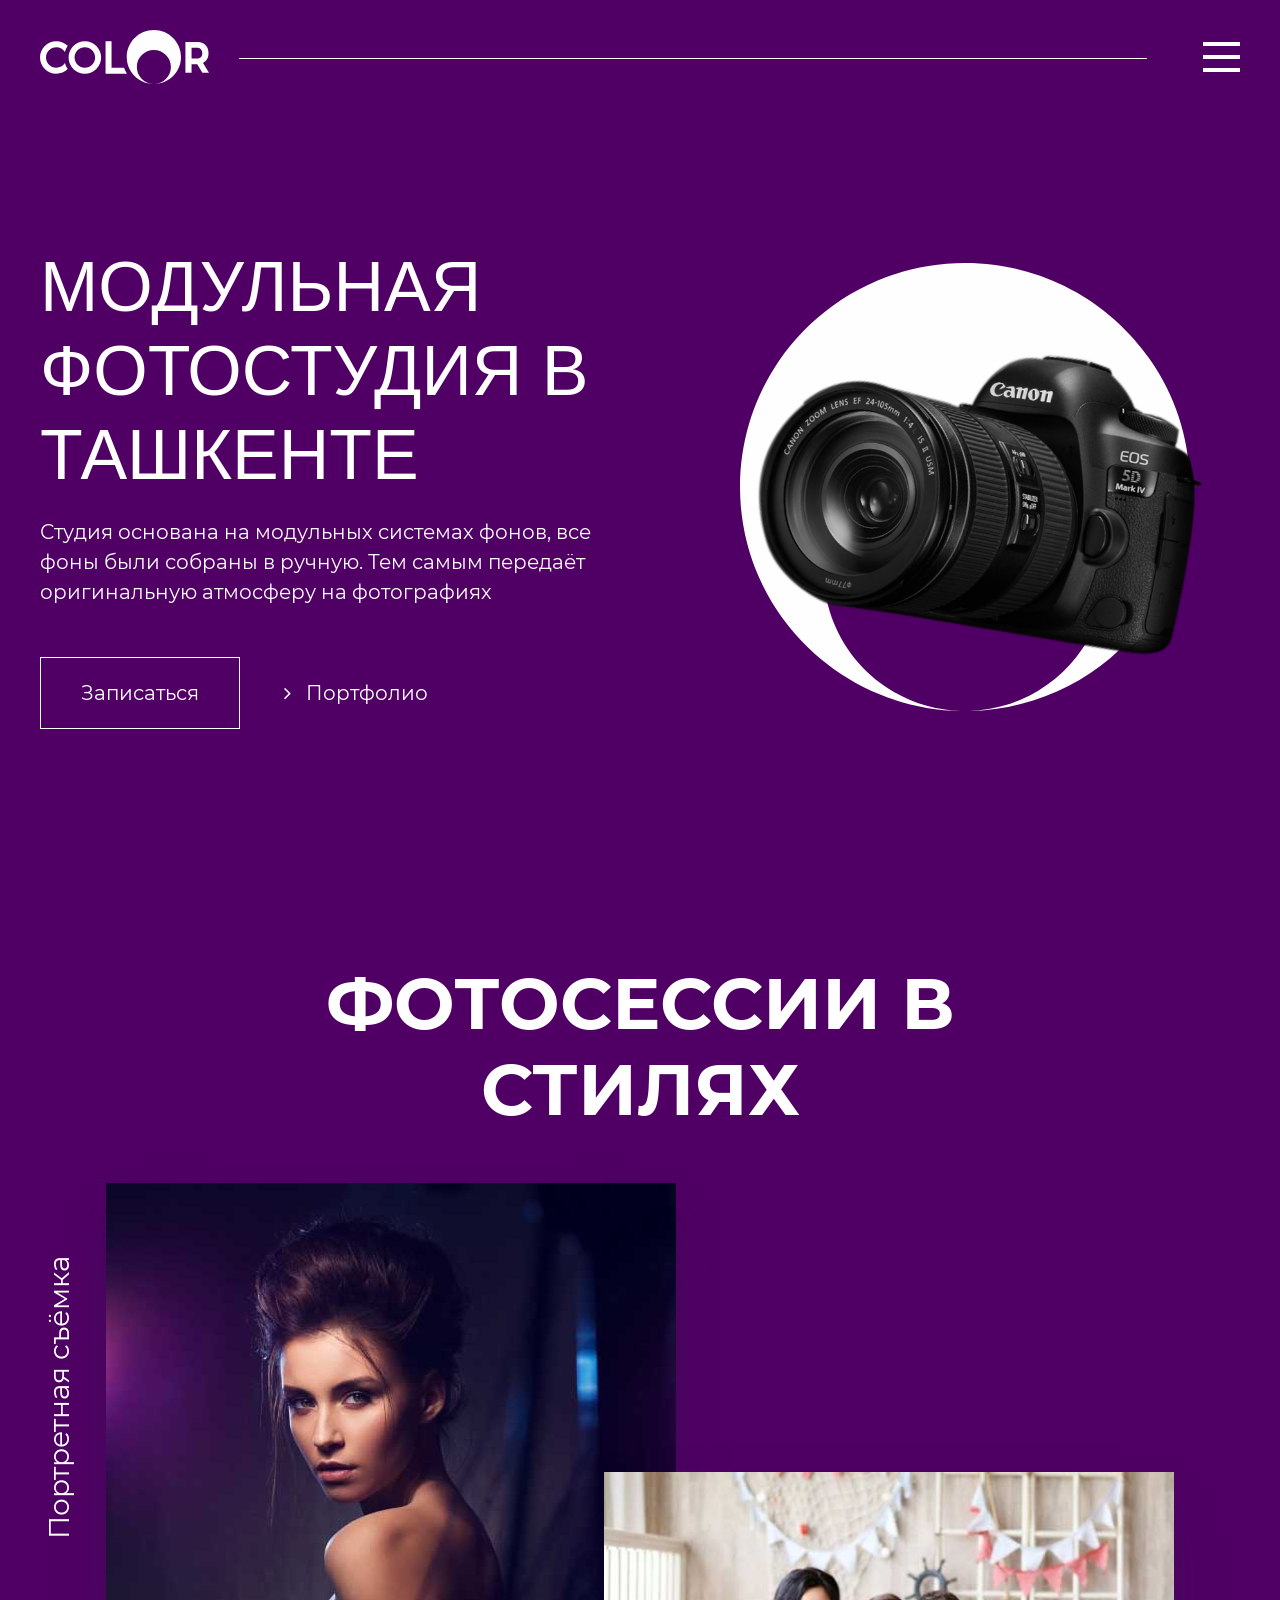
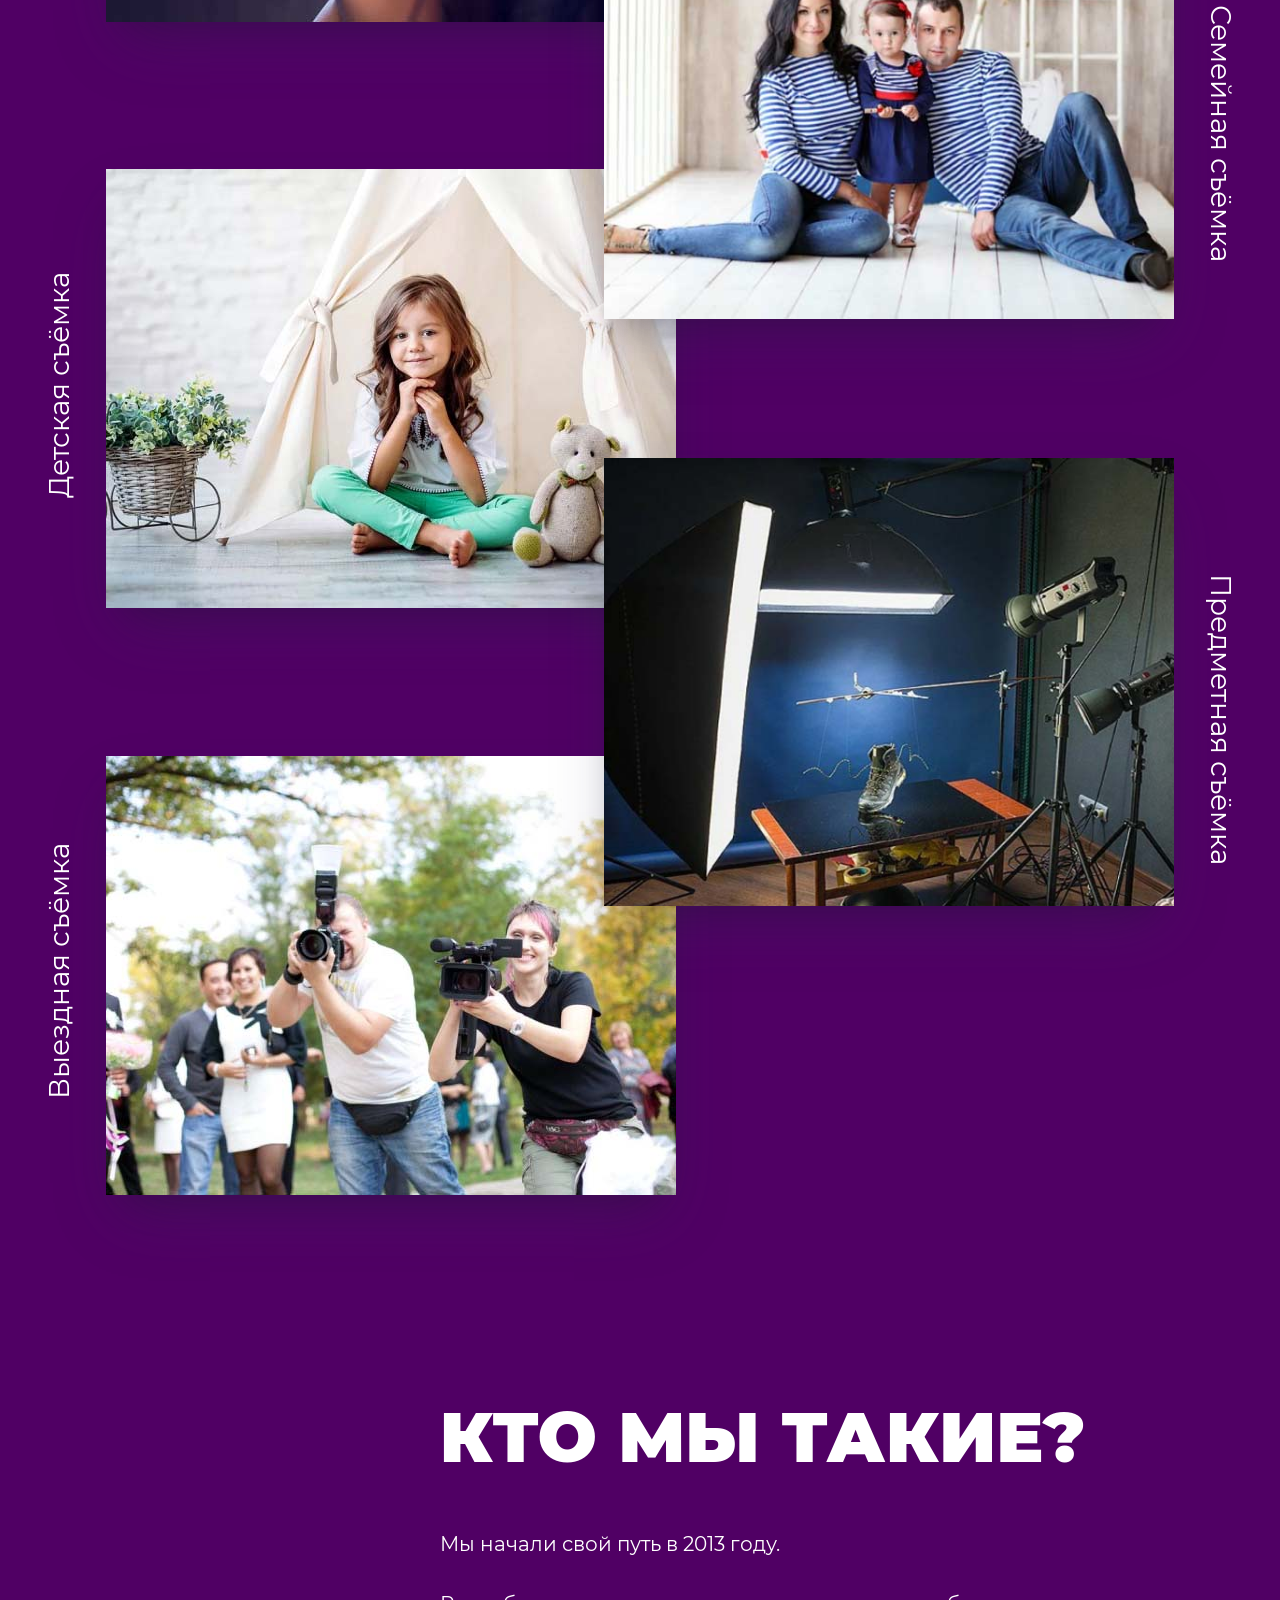
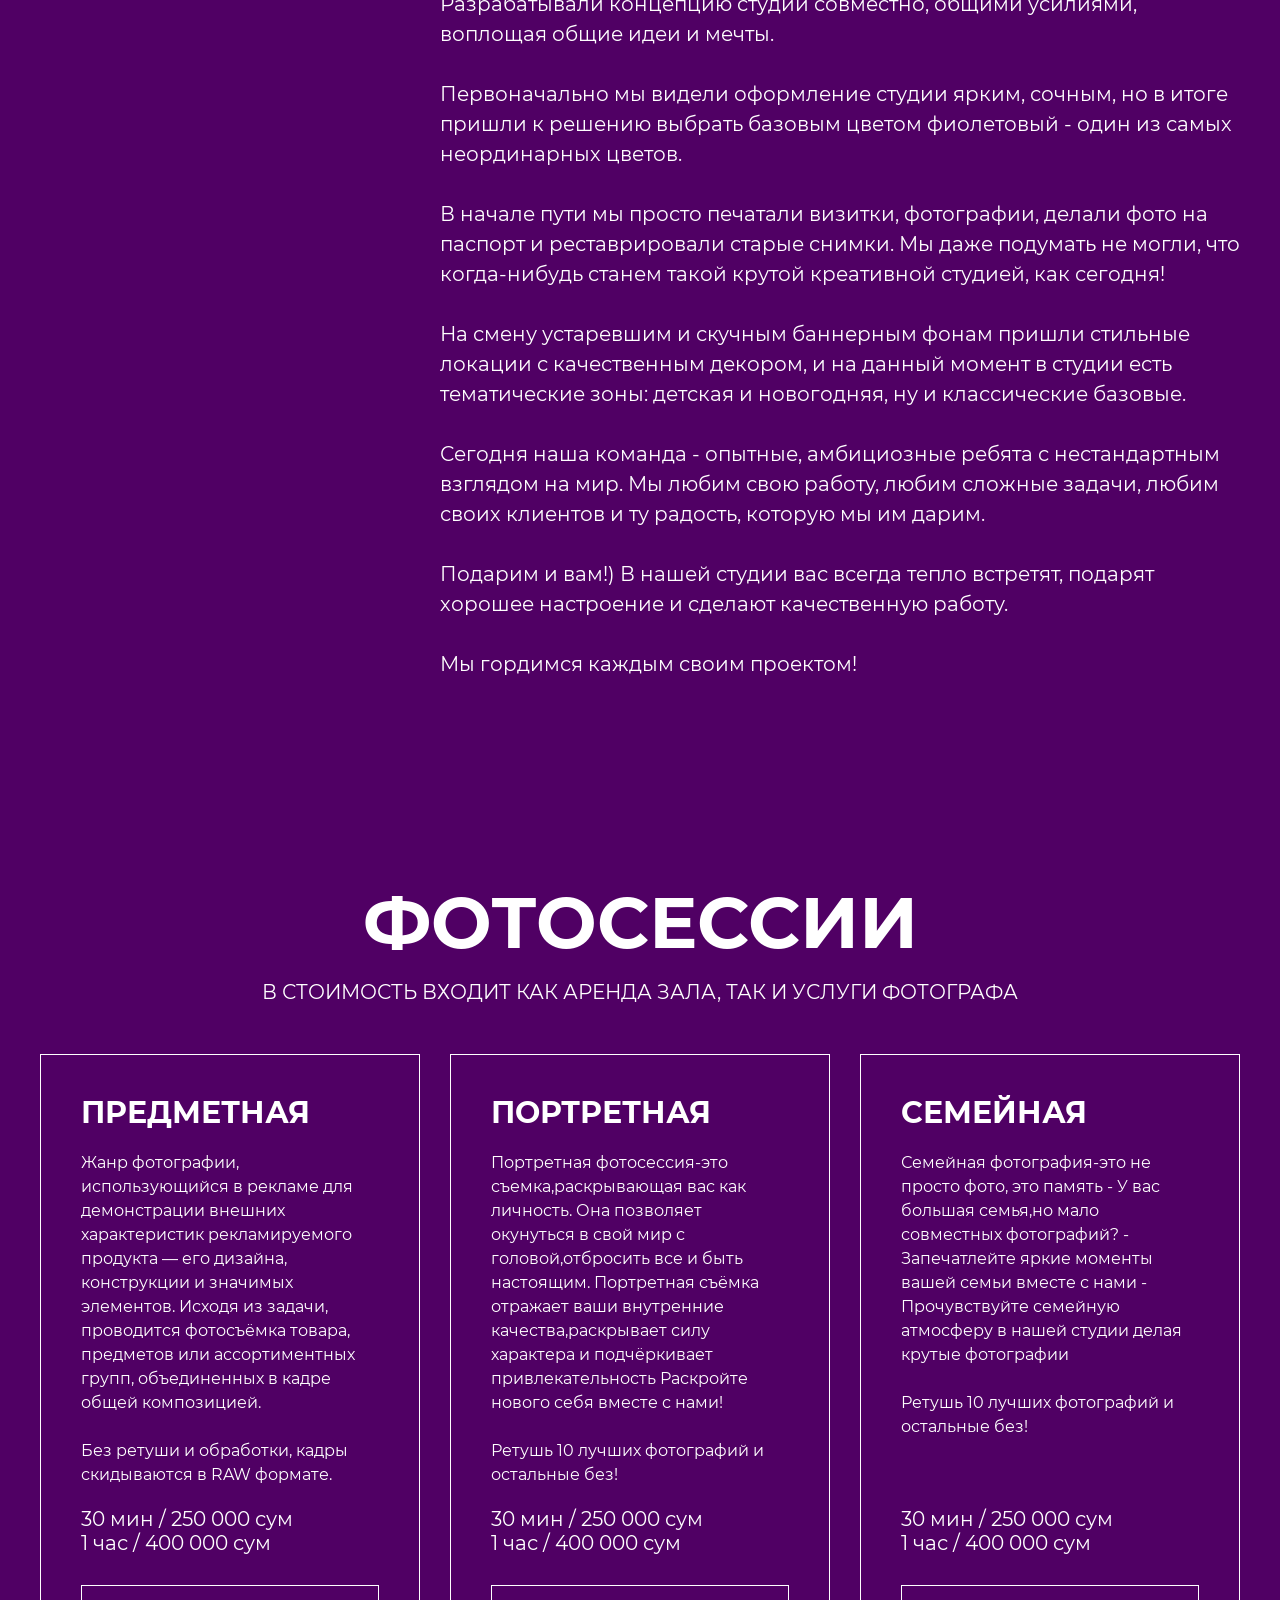
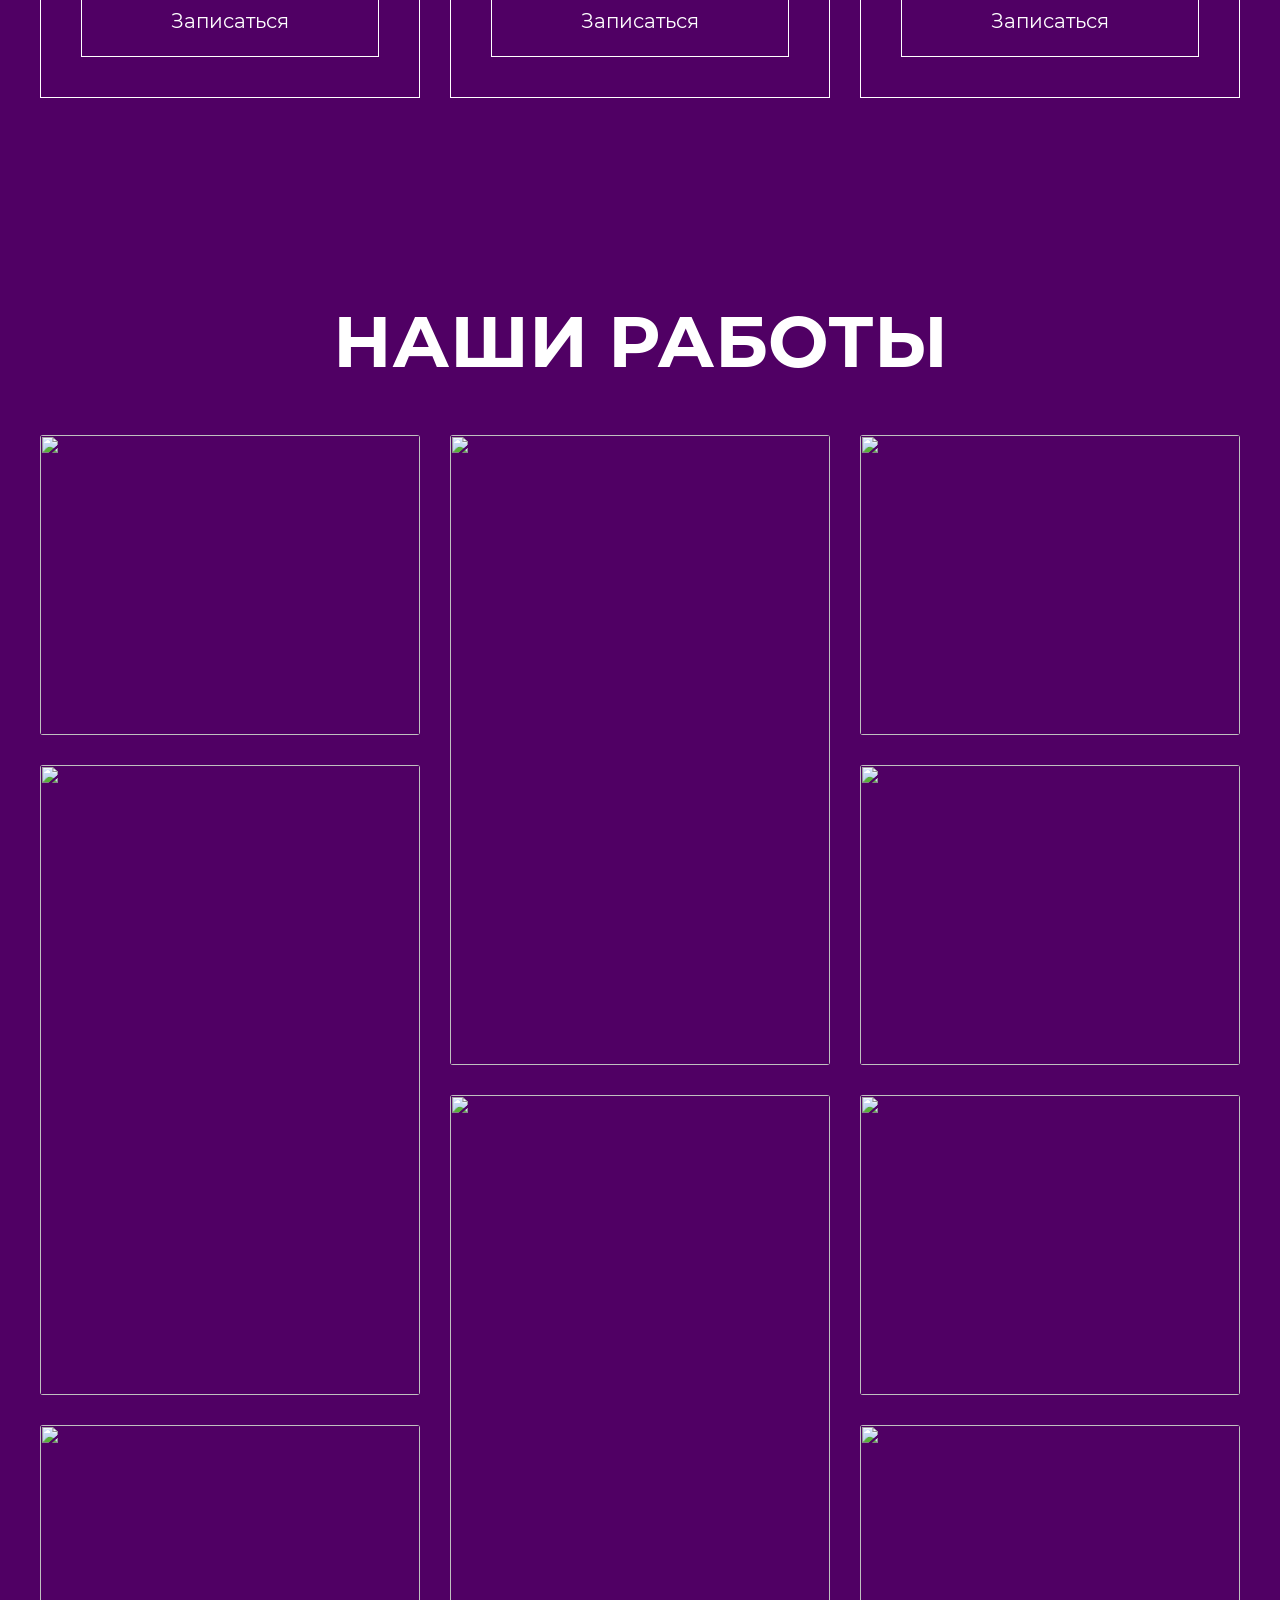
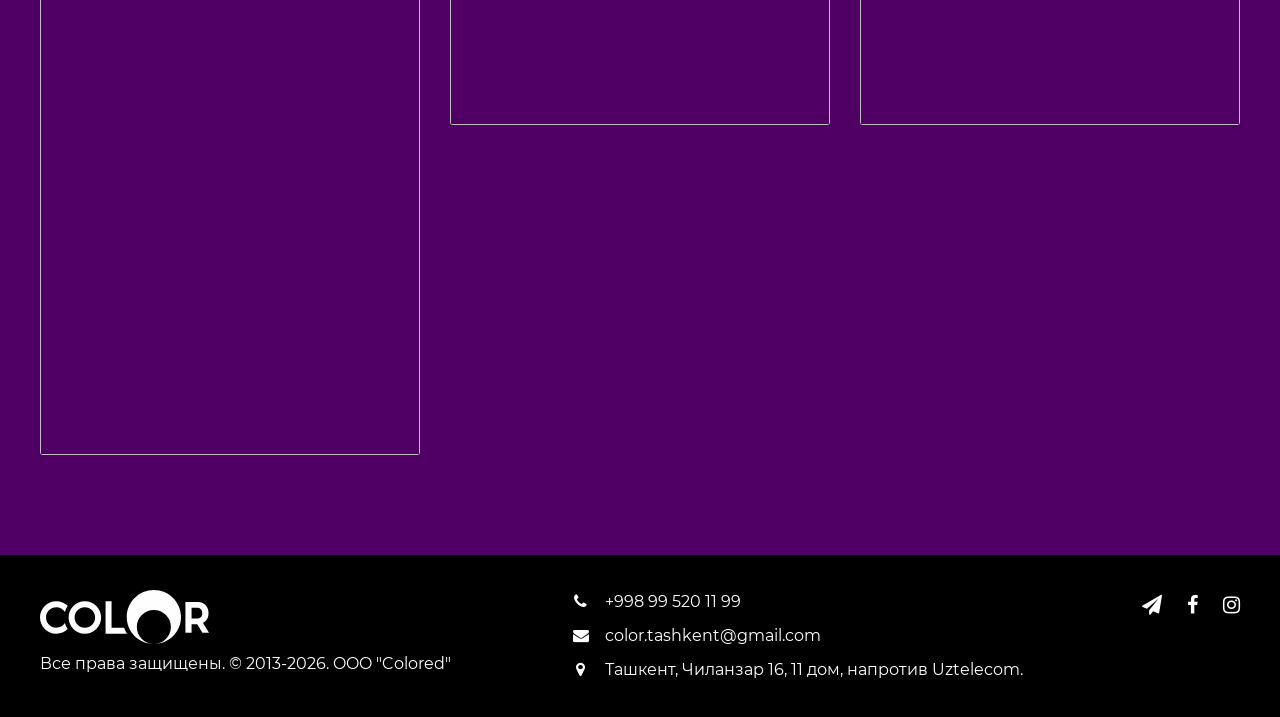
==== commit 90d171f6: "some bugs have fixed" ====
--- a/color/index.html
+++ b/color/index.html
@@ -79,25 +79,40 @@
     <div class="my-container">
         <div class="hero__banner-wrap">
             <div class="hero__banner-content">
-                <h1 class="hero__banner-heading" data-aos="fade-up" data-aos-delay="300" data-aos-duration="500">
+                <h1 class="hero__banner-heading"
+                    data-aos="fade-up"
+                    data-aos-delay="300"
+                    data-aos-duration="500"
+                >
                     Модульная Фотостудия в Ташкенте
                 </h1>
 
-                <div class="hero__banner-text" data-aos="fade-up" data-aos-delay="500" data-aos-duration="500">
+                <div class="hero__banner-text"
+                     data-aos="fade-up"
+                     data-aos-delay="500"
+                     data-aos-duration="500"
+                >
                     Студия основана на модульных системах фонов, все фоны были собраны в ручную.
                     Тем самым передаёт оригинальную атмосферу на фотографиях
                 </div>
 
-                <div class="hero__banner-flex" data-aos="fade-up" data-aos-delay="700" data-aos-duration="500">
+                <div class="hero__banner-flex"
+                     data-aos="fade-up"
+                     data-aos-delay="700"
+                     data-aos-duration="500"
+                >
                     <a href="#!" class="main-btn">Записаться</a>
                     <a class="hero__banner-link">
                         <i class="fa fa-angle-right" aria-hidden="true"></i>
-                        Порт фолио</a>
-                </div>
-            </div>
-
-            <div class="hero__banner-photo parallax-js" data-aos="zoom-out-left"
-                 data-aos-delay="900" data-aos-duration="800">
+                        Портфолио</a>
+                </div>
+            </div>
+
+            <div class="hero__banner-photo parallax-js"
+                 data-aos="zoom-out-left"
+                 data-aos-delay="900"
+                 data-aos-duration="800"
+            >
                 <img src="img/svg/logo-detail.svg" class="hero__banner-bg" alt="">
                 <img src="img/canon.png" class="hero__banner-img layer" data-depth="0.03" alt="">
             </div>
@@ -499,12 +514,12 @@
     $('.photosession__slider').owlCarousel({
         loop: true,
         margin: 30,
-        nav: false,
+        nav: true,
         responsive: {
             0: {
                 items: 1
             },
-            668: {
+            750: {
                 items: 2
             },
             1200: {
--- a/color/css/main.min.css
+++ b/color/css/main.min.css
@@ -1 +1 @@
-@font-face{font-family:Montserrat-Regular;font-display:swap;src:url(../fonts/Montserrat-Regular.woff) format("woff"),url(../fonts/Montserrat-Regular.woff2) format("woff2");font-weight:400;font-style:normal}@font-face{font-family:Montserrat-Medium;font-display:swap;src:url(../fonts/Montserrat-Medium.woff) format("woff"),url(../fonts/Montserrat-Medium.woff2) format("woff2");font-weight:500;font-style:normal}@font-face{font-family:Montserrat-Bold;font-display:swap;src:url(../fonts/Montserrat-Bold.woff) format("woff"),url(../fonts/Montserrat-Bold.woff2) format("woff2");font-weight:700;font-style:normal}@font-face{font-family:Montserrat-Black;font-display:swap;src:url(../fonts/Montserrat-Black.woff) format("woff"),url(../fonts/Montserrat-Black.woff2) format("woff2");font-weight:900;font-style:normal}html{scroll-behavior:smooth}*{-webkit-box-sizing:border-box;box-sizing:border-box}body{width:100%;margin:0 auto;padding:0;overflow-x:hidden;position:relative;-webkit-font-smoothing:antialiased;text-rendering:optimizeLegibility;font-family:Montserrat-Regular,sans-serif;font-weight:400}a,h1,h2,h3,h4,h5,h6,li,p,ul{padding:0;margin:0}a,a:active,a:focus,a:hover{color:#fff;text-decoration:none;outline:0}button{outline:0!important;border:transparent}input{text-decoration:none;outline:0}ul li{list-style-type:none}.my-container{width:100%;max-width:1260px;margin-left:auto;margin-right:auto;display:block;padding-left:15px;padding-right:15px}::-webkit-scrollbar{width:8px;height:8px}::-webkit-scrollbar-track{background:#fff}::-webkit-scrollbar-thumb{background:#500064}.bold-text{font-family:Montserrat-Black,sans-serif;font-weight:700}@-webkit-keyframes fade-in{0%{opacity:0}100%{opacity:1}}@keyframes fade-in{0%{opacity:0}100%{opacity:1}}@-webkit-keyframes text-focus-in{0%{-webkit-filter:blur(12px);filter:blur(12px);opacity:0}100%{-webkit-filter:blur(0);filter:blur(0);opacity:1}}@keyframes text-focus-in{0%{-webkit-filter:blur(12px);filter:blur(12px);opacity:0}100%{-webkit-filter:blur(0);filter:blur(0);opacity:1}}@-webkit-keyframes jello-horizontal{0%{-webkit-transform:scale3d(1,1,1);transform:scale3d(1,1,1)}30%{-webkit-transform:scale3d(1.25,.75,1);transform:scale3d(1.25,.75,1)}40%{-webkit-transform:scale3d(.75,1.25,1);transform:scale3d(.75,1.25,1)}50%{-webkit-transform:scale3d(1.15,.85,1);transform:scale3d(1.15,.85,1)}65%{-webkit-transform:scale3d(.95,1.05,1);transform:scale3d(.95,1.05,1)}75%{-webkit-transform:scale3d(1.05,.95,1);transform:scale3d(1.05,.95,1)}100%{-webkit-transform:scale3d(1,1,1);transform:scale3d(1,1,1)}}@keyframes jello-horizontal{0%{-webkit-transform:scale3d(1,1,1);transform:scale3d(1,1,1)}30%{-webkit-transform:scale3d(1.25,.75,1);transform:scale3d(1.25,.75,1)}40%{-webkit-transform:scale3d(.75,1.25,1);transform:scale3d(.75,1.25,1)}50%{-webkit-transform:scale3d(1.15,.85,1);transform:scale3d(1.15,.85,1)}65%{-webkit-transform:scale3d(.95,1.05,1);transform:scale3d(.95,1.05,1)}75%{-webkit-transform:scale3d(1.05,.95,1);transform:scale3d(1.05,.95,1)}100%{-webkit-transform:scale3d(1,1,1);transform:scale3d(1,1,1)}}@-webkit-keyframes fade-in{0%{opacity:0}100%{opacity:1}}@keyframes fade-in{0%{opacity:0}100%{opacity:1}}@-webkit-keyframes text-focus-in{0%{-webkit-filter:blur(12px);filter:blur(12px);opacity:0}100%{-webkit-filter:blur(0);filter:blur(0);opacity:1}}@keyframes text-focus-in{0%{-webkit-filter:blur(12px);filter:blur(12px);opacity:0}100%{-webkit-filter:blur(0);filter:blur(0);opacity:1}}@-webkit-keyframes jello-horizontal{0%{-webkit-transform:scale3d(1,1,1);transform:scale3d(1,1,1)}30%{-webkit-transform:scale3d(1.25,.75,1);transform:scale3d(1.25,.75,1)}40%{-webkit-transform:scale3d(.75,1.25,1);transform:scale3d(.75,1.25,1)}50%{-webkit-transform:scale3d(1.15,.85,1);transform:scale3d(1.15,.85,1)}65%{-webkit-transform:scale3d(.95,1.05,1);transform:scale3d(.95,1.05,1)}75%{-webkit-transform:scale3d(1.05,.95,1);transform:scale3d(1.05,.95,1)}100%{-webkit-transform:scale3d(1,1,1);transform:scale3d(1,1,1)}}@keyframes jello-horizontal{0%{-webkit-transform:scale3d(1,1,1);transform:scale3d(1,1,1)}30%{-webkit-transform:scale3d(1.25,.75,1);transform:scale3d(1.25,.75,1)}40%{-webkit-transform:scale3d(.75,1.25,1);transform:scale3d(.75,1.25,1)}50%{-webkit-transform:scale3d(1.15,.85,1);transform:scale3d(1.15,.85,1)}65%{-webkit-transform:scale3d(.95,1.05,1);transform:scale3d(.95,1.05,1)}75%{-webkit-transform:scale3d(1.05,.95,1);transform:scale3d(1.05,.95,1)}100%{-webkit-transform:scale3d(1,1,1);transform:scale3d(1,1,1)}}.violet-bg{background:#500064;color:#fff}.light-bg{background-color:#fff;color:#500064}.light-bg .main-btn{border-color:#500064;color:#500064}.light-bg .main-btn:hover{color:#fff;background-color:#500064}.light-bg .logo path{fill:#500064}.light-bg .header__border{border-color:#500064}.light-bg .mobile-nav__inner .bar{background:0 0}.light-bg .mobile-nav__inner .bar::before{background:#fff}.light-bg .mobile-nav__inner .bar::after{background:#fff}.light-bg .bar{background:#500064}.light-bg .bar::before{background:#500064}.light-bg .bar::after{background:#500064}.light-bg .hero__banner{color:#500064}.light-bg h1,.light-bg h2,.light-bg h3,.light-bg h4,.light-bg h5,.light-bg h6,.light-bg p{color:#500064}.light-bg .accordion__heading:hover h2{color:#fff}.light-bg .accordion__heading.active h2{color:#fff}.pink-bg{background-color:#ffdfe0;color:#500064}.pink-bg .main-btn{border-color:#500064;color:#500064}.pink-bg .main-btn:hover{background-color:#500064;color:#fff}.pink-bg .logo path{fill:#500064}.pink-bg .header__border{border-color:#500064}.pink-bg .mobile-nav__inner .bar{background:0 0}.pink-bg .mobile-nav__inner .bar::before{background:#fff}.pink-bg .mobile-nav__inner .bar::after{background:#fff}.pink-bg .bar{background:#500064}.pink-bg .bar::before{background:#500064}.pink-bg .bar::after{background:#500064}.pink-bg .hero__banner{color:#500064}.pink-bg h1,.pink-bg h2,.pink-bg h3,.pink-bg h4,.pink-bg h5,.pink-bg h6,.pink-bg p{color:#500064}.hamburger-menu{position:relative;cursor:pointer}.bar,.bar:after,.bar:before{width:37px;height:4px}.bar{position:relative;-webkit-transform:translateY(25px);-ms-transform:translateY(25px);transform:translateY(25px);background:#fff;-webkit-transition:all 0s .3s;-o-transition:all 0s .3s;transition:all 0s .3s}.bar.animate{background:rgba(255,255,255,0)}.bar.animate::after{top:0;-webkit-transform:rotate(45deg);-ms-transform:rotate(45deg);transform:rotate(45deg);-webkit-transition:top .3s cubic-bezier(.23,1,.32,1),-webkit-transform .3s .3s cubic-bezier(.23,1,.32,1);transition:top .3s cubic-bezier(.23,1,.32,1),-webkit-transform .3s .3s cubic-bezier(.23,1,.32,1);-o-transition:top .3s cubic-bezier(.23,1,.32,1),transform .3s .3s cubic-bezier(.23,1,.32,1);transition:top .3s cubic-bezier(.23,1,.32,1),transform .3s .3s cubic-bezier(.23,1,.32,1);transition:top .3s cubic-bezier(.23,1,.32,1),transform .3s .3s cubic-bezier(.23,1,.32,1),-webkit-transform .3s .3s cubic-bezier(.23,1,.32,1)}.bar.animate::before{bottom:0;-webkit-transform:rotate(-45deg);-ms-transform:rotate(-45deg);transform:rotate(-45deg);-webkit-transition:bottom .3s cubic-bezier(.23,1,.32,1),-webkit-transform .3s .3s cubic-bezier(.23,1,.32,1);transition:bottom .3s cubic-bezier(.23,1,.32,1),-webkit-transform .3s .3s cubic-bezier(.23,1,.32,1);-o-transition:bottom .3s cubic-bezier(.23,1,.32,1),transform .3s .3s cubic-bezier(.23,1,.32,1);transition:bottom .3s cubic-bezier(.23,1,.32,1),transform .3s .3s cubic-bezier(.23,1,.32,1);transition:bottom .3s cubic-bezier(.23,1,.32,1),transform .3s .3s cubic-bezier(.23,1,.32,1),-webkit-transform .3s .3s cubic-bezier(.23,1,.32,1)}.bar::before{content:"";position:absolute;left:0;bottom:13px;background:#fff;-webkit-transition:bottom .3s .3s cubic-bezier(.23,1,.32,1),-webkit-transform .3s cubic-bezier(.23,1,.32,1);transition:bottom .3s .3s cubic-bezier(.23,1,.32,1),-webkit-transform .3s cubic-bezier(.23,1,.32,1);-o-transition:bottom .3s .3s cubic-bezier(.23,1,.32,1),transform .3s cubic-bezier(.23,1,.32,1);transition:bottom .3s .3s cubic-bezier(.23,1,.32,1),transform .3s cubic-bezier(.23,1,.32,1);transition:bottom .3s .3s cubic-bezier(.23,1,.32,1),transform .3s cubic-bezier(.23,1,.32,1),-webkit-transform .3s cubic-bezier(.23,1,.32,1)}.bar::after{content:"";position:absolute;left:0;top:13px;background:#fff;-webkit-transition:top .3s .3s cubic-bezier(.23,1,.32,1),-webkit-transform .3s cubic-bezier(.23,1,.32,1);transition:top .3s .3s cubic-bezier(.23,1,.32,1),-webkit-transform .3s cubic-bezier(.23,1,.32,1);-o-transition:top .3s .3s cubic-bezier(.23,1,.32,1),transform .3s cubic-bezier(.23,1,.32,1);transition:top .3s .3s cubic-bezier(.23,1,.32,1),transform .3s cubic-bezier(.23,1,.32,1);transition:top .3s .3s cubic-bezier(.23,1,.32,1),transform .3s cubic-bezier(.23,1,.32,1),-webkit-transform .3s cubic-bezier(.23,1,.32,1)}.show{left:0;opacity:1}.hide{opacity:0;left:100%}.mobile-nav{background:#500064;position:fixed;top:0;z-index:100;width:100vw;height:100vh;text-align:center;display:-webkit-box;display:-ms-flexbox;display:flex;-webkit-box-align:center;-ms-flex-align:center;align-items:center;-webkit-box-pack:center;-ms-flex-pack:center;justify-content:center;padding:50px}.mobile-nav__inner{width:100%;display:-webkit-box;display:-ms-flexbox;display:flex;-webkit-box-orient:vertical;-webkit-box-direction:normal;-ms-flex-direction:column;flex-direction:column;min-height:100vh;padding:30px 0}.mobile-nav__inner .hamburger-menu{width:40px;height:45px;margin-left:auto}.mobile-nav .hamburger-menu{margin-bottom:50px;display:-webkit-box;display:-ms-flexbox;display:flex;-webkit-box-pack:end;-ms-flex-pack:end;justify-content:flex-end}.mobile-nav .mobile__menu{display:-webkit-box;display:-ms-flexbox;display:flex;-webkit-box-align:center;-ms-flex-align:center;align-items:center;-webkit-box-pack:center;-ms-flex-pack:center;justify-content:center;min-height:80vh}.mobile-nav .mobile__menu ul{display:-webkit-inline-box;display:-ms-inline-flexbox;display:inline-flex;-ms-flex-wrap:wrap;flex-wrap:wrap;-webkit-box-orient:vertical;-webkit-box-direction:normal;-ms-flex-direction:column;flex-direction:column;position:relative;list-style:none;margin-top:auto;margin-bottom:auto;text-align:left}.mobile-nav .mobile__menu ul li{display:block}.mobile-nav .mobile__menu a{text-align:center;font-size:4vw;color:#fff;opacity:0;-webkit-transition:opacity .9s ease-in-out;-o-transition:opacity .9s ease-in-out;transition:opacity .9s ease-in-out;text-transform:uppercase;font-family:Montserrat-Black,sans-serif;display:-webkit-inline-box;display:-ms-inline-flexbox;display:inline-flex;margin:10px 0;position:relative}.mobile-nav .mobile__menu a:hover::before{width:100%}.mobile-nav .mobile__menu a::before{content:'';position:absolute;top:calc(100% + 3px);width:0;height:5px;background-color:#fff;-webkit-transition:.3s;-o-transition:.3s;transition:.3s}.mobile-nav.show a{text-align:center;font-size:4vw;color:#fff;opacity:1}body{position:relative;z-index:1}.hero__banner-wrap{display:-webkit-box;display:-ms-flexbox;display:flex;-ms-flex-wrap:wrap;flex-wrap:wrap;width:100%;min-height:calc(100vh - 154px)}.hero__banner-content{width:50%;display:-webkit-box;display:-ms-flexbox;display:flex;-webkit-box-orient:vertical;-webkit-box-direction:normal;-ms-flex-direction:column;flex-direction:column;-ms-flex-wrap:wrap;flex-wrap:wrap;-webkit-box-pack:center;-ms-flex-pack:center;justify-content:center}.hero__banner-heading{max-width:600px;font-size:70px;font-family:Monsterrat-Bold,sans-serif;font-weight:700;text-transform:uppercase}.hero__banner-text{font-size:20px;margin-top:20px}.hero__banner-flex{display:-webkit-box;display:-ms-flexbox;display:flex;-ms-flex-wrap:wrap;flex-wrap:wrap;width:100%;-webkit-box-align:center;-ms-flex-align:center;align-items:center;margin-top:50px}.hero__banner .main-btn{margin-right:44px}.hero__banner-link{font-size:20px}.hero__banner-link .fa{margin-right:10px}.hero__banner-photo{width:50%;position:relative;display:-webkit-box;display:-ms-flexbox;display:flex;-webkit-box-align:center;-ms-flex-align:center;align-items:center;-webkit-box-pack:center;-ms-flex-pack:center;justify-content:center;padding:20px 20px 20px 100px}.hero__banner-bg{padding:50px 50px 50px 100px;position:absolute;top:0;left:0;-o-object-fit:contain;object-fit:contain;width:100%;height:100%;z-index:1}.hero__banner-img{position:relative;z-index:2;width:100%;-o-object-fit:contain;object-fit:contain}.hero__advantages{margin-top:70px;display:-webkit-box;display:-ms-flexbox;display:flex;-ms-flex-wrap:wrap;flex-wrap:wrap}.hero__advantages-item{max-width:150px;margin-right:20px;margin-bottom:20px}.hero__advantages-item:last-child{margin-bottom:0}.hero__advantages-icon{margin-bottom:10px;min-height:50px;display:-webkit-box;display:-ms-flexbox;display:flex;-webkit-box-align:center;-ms-flex-align:center;align-items:center}.hero__advantages-text{font-size:16px;line-height:normal}.section{color:#fff;padding:100px 0}.section__title{max-width:80%;margin:0 auto;text-align:center;font-size:72px;font-family:Montserrat-Bold,sans-serif;font-weight:700;text-transform:uppercase}.section__subtitle{font-size:20px;text-align:center;text-transform:uppercase;margin-top:15px}.section__body{margin-top:50px}.category__wrap{width:100%;display:-webkit-box;display:-ms-flexbox;display:flex;-webkit-box-orient:vertical;-webkit-box-direction:normal;-ms-flex-direction:column;flex-direction:column}.category__item{display:-webkit-box;display:-ms-flexbox;display:flex;max-width:53%;width:100%;position:relative;margin-top:-150px}.category__item:first-child{margin-top:0}.category__item-left{margin-right:auto;padding-left:40px}.category__item-left .category__item-title{-webkit-transform:rotate(-90deg) translateX(7%);-ms-transform:rotate(-90deg) translateX(7%);transform:rotate(-90deg) translateX(7%);top:50%;left:-110px}.category__item-left .category__item-photo{margin-left:auto}.category__item-right{margin-left:auto;padding-right:40px;position:relative;z-index:2}.category__item-right .category__item-title{-webkit-transform:rotate(90deg) translateX(7%);-ms-transform:rotate(90deg) translateX(7%);transform:rotate(90deg) translateX(7%);top:50%;right:-110px}.category__item-right .category__item-photo{margin-right:auto}.category__item-title{width:300px;overflow:hidden;position:absolute;text-align:center}.category__item-photo{max-width:570px;width:100%;-webkit-box-shadow:rgba(50,50,93,.25) 0 30px 60px -12px,rgba(0,0,0,.3) 0 18px 36px -18px;box-shadow:rgba(50,50,93,.25) 0 30px 60px -12px,rgba(0,0,0,.3) 0 18px 36px -18px}.category__item-photo img{width:100%;-o-object-fit:contain;object-fit:contain}.about{display:-webkit-box;display:-ms-flexbox;display:flex;width:100%}.about__title{font-size:70px;font-family:Montserrat-Black,sans-serif;color:#fff;text-transform:uppercase}.about__body{margin-top:50px}.about__body p{font-size:20px}.about__photo{position:-webkit-sticky;position:sticky;top:20px;height:100%;max-width:340px;width:100%;margin-right:60px;margin-top:140px}.about__content{width:100%;-webkit-box-flex:0;-ms-flex:0 0 1;flex:0 0 1}.photosession__slider-item{padding:40px;border:1px solid #fff;display:-webkit-box;display:-ms-flexbox;display:flex;-webkit-box-orient:vertical;-webkit-box-direction:normal;-ms-flex-direction:column;flex-direction:column}.photosession__slider-title{font-size:30px;text-transform:uppercase;font-family:Montserrat-Bold,sans-serif}.photosession__slider-content{margin-top:20px;margin-bottom:20px}.photosession__slider-text{font-size:16px}.photosession__slider-price{margin-top:auto}.photosession__slider .main-btn{margin-top:30px;text-align:center}.portfolio__wrap{display:grid;grid-gap:30px;grid-template-columns:repeat(auto-fit,minmax(370px,1fr));grid-auto-rows:300px}.portfolio__item{position:relative}.portfolio__item img{width:100%;height:100%;border-radius:3px;-o-object-fit:cover;object-fit:cover;-webkit-transition:.3s;-o-transition:.3s;transition:.3s}.portfolio__item img:hover{cursor:pointer;-webkit-transform:scale(1.01);-ms-transform:scale(1.01);transform:scale(1.01)}.portfolio__item:nth-child(even){grid-row:span 2}.category-design__item{max-width:760px;width:100%;min-height:400px;overflow:hidden;position:relative;display:-webkit-box;display:-ms-flexbox;display:flex;-webkit-box-align:center;-ms-flex-align:center;align-items:center;padding:40px;margin-bottom:30px;-webkit-box-shadow:rgba(255,255,255,.1) 0 1px 1px 0 inset,rgba(50,50,93,.25) 0 50px 100px -20px,rgba(0,0,0,.3) 0 30px 60px -30px;box-shadow:rgba(255,255,255,.1) 0 1px 1px 0 inset,rgba(50,50,93,.25) 0 50px 100px -20px,rgba(0,0,0,.3) 0 30px 60px -30px}.category-design__item:hover .category-design__photo img{-webkit-transform:scale(1.1);-ms-transform:scale(1.1);transform:scale(1.1)}.category-design__item:last-child{margin-bottom:0}.category-design__item.left{margin-right:auto;-webkit-box-pack:end;-ms-flex-pack:end;justify-content:flex-end;text-align:right}.category-design__item.right{margin-left:auto;-webkit-box-pack:start;-ms-flex-pack:start;justify-content:flex-start}.category-design__item.right .category-design__title{-webkit-text-stroke-color:#500064}.category-design__item.right .category-design__photo::after{background:#000;background:-o-linear-gradient(190deg,rgba(0,0,0,0) 0,#fff 60%);background:linear-gradient(260deg,rgba(0,0,0,0) 0,#fff 60%)}.category-design__photo{position:absolute;top:0;left:0;width:100%;height:100%;z-index:0}.category-design__photo::after{content:'';position:absolute;top:0;left:0;width:100%;height:100%;background:#000;background:-webkit-gradient(linear,left top,right top,from(rgba(0,0,0,0)),color-stop(60%,#3a0049));background:-o-linear-gradient(left,rgba(0,0,0,0) 0,#3a0049 60%);background:linear-gradient(90deg,rgba(0,0,0,0) 0,#3a0049 60%)}.category-design__photo img{-webkit-transition:.5s;-o-transition:.5s;transition:.5s;width:100%;-o-object-fit:cover;object-fit:cover}.category-design__title{position:relative;z-index:3;font-size:56px;font-family:Montserrat-Black,sans-serif;text-transform:uppercase;color:transparent!important;-webkit-text-stroke-width:1px;-webkit-text-stroke-color:#fff;-webkit-transition:1s;-o-transition:1s;transition:1s}.accordion__item{margin-bottom:36px;-webkit-transition:.3s;-o-transition:.3s;transition:.3s}.accordion__item:last-child{margin-bottom:0}.accordion__item:hover .accordion__heading{border-color:#500064;background-color:#500064;-webkit-box-shadow:rgba(149,157,165,.2) 0 8px 24px;box-shadow:rgba(149,157,165,.2) 0 8px 24px}.accordion__heading{padding:20px;border:2px solid #b6b6b6;color:#500064;cursor:pointer;-webkit-transition:.3s;-o-transition:.3s;transition:.3s;display:-webkit-box;display:-ms-flexbox;display:flex;-webkit-box-align:center;-ms-flex-align:center;align-items:center;-webkit-box-pack:start;-ms-flex-pack:start;justify-content:flex-start}.accordion__heading:hover .accordion__heading-icon .fa{color:#fff}.accordion__heading.active{border-color:#500064!important;background-color:#500064}.accordion__heading.active .accordion__heading-icon .fa{-webkit-transform:rotate(180deg);-ms-transform:rotate(180deg);transform:rotate(180deg);color:#fff}.accordion__heading h2{margin-right:20px}.accordion__heading-icon{display:-webkit-box;display:-ms-flexbox;display:flex;-webkit-box-align:center;-ms-flex-align:center;align-items:center;-webkit-box-pack:center;-ms-flex-pack:center;justify-content:center;margin-left:auto;color:#500064}.accordion__heading-icon .fa{font-size:32px;color:#500064;-webkit-transition:.3s;-o-transition:.3s;transition:.3s}.accordion__body{display:none;margin-top:20px;padding:20px;line-height:1.6;-webkit-animation:fade-in 1.2s cubic-bezier(.39,.575,.565,1) both;animation:fade-in 1.2s cubic-bezier(.39,.575,.565,1) both}.accordion__body p{font-size:16px;line-height:normal;color:#500064}.accordion__body ul li{list-style-type:decimal;color:#500064;font-size:20px;line-height:1.6;margin-bottom:10px}.price-list__wrap{display:grid;grid-template-columns:1fr 1fr 1fr 1fr;grid-gap:30px}.price-list__item{width:100%;height:300px;border:1px solid #dcdcdc;padding:28px;-webkit-transition:.2s;-o-transition:.2s;transition:.2s;overflow:hidden;display:-webkit-box;display:-ms-flexbox;display:flex;-webkit-box-orient:vertical;-webkit-box-direction:normal;-ms-flex-direction:column;flex-direction:column;-webkit-box-shadow:rgba(100,100,111,.2) 0 7px 29px 0;box-shadow:rgba(100,100,111,.2) 0 7px 29px 0}.price-list__item:hover{background-color:#500064;-webkit-transition:.3s;-o-transition:.3s;transition:.3s;-webkit-transition-delay:.3s;-o-transition-delay:.3s;transition-delay:.3s;-webkit-box-shadow:none;box-shadow:none}.price-list__item:hover .price-list__numb{height:0}.price-list__item:hover .price-list__title{color:#fff;-webkit-transition-delay:.3s;-o-transition-delay:.3s;transition-delay:.3s}.price-list__item:hover .price-list__content{display:block}.price-list__item:hover .price-list__text{-webkit-transition-delay:.6s;-o-transition-delay:.6s;transition-delay:.6s;-webkit-animation:text-focus-in 1s cubic-bezier(.55,.085,.68,.53) both;animation:text-focus-in 1s cubic-bezier(.55,.085,.68,.53) both}.price-list__item:hover .price-list__bottom{display:-webkit-box;display:-ms-flexbox;display:flex;-webkit-transition-delay:.8s;-o-transition-delay:.8s;transition-delay:.8s;-webkit-animation:text-focus-in 1s cubic-bezier(.55,.085,.68,.53) both;animation:text-focus-in 1s cubic-bezier(.55,.085,.68,.53) both}.price-list__numb{color:transparent!important;-webkit-text-stroke-width:1px;-webkit-text-stroke-color:#500064;font-size:80px;font-family:Montserrat-Black,sans-serif;-webkit-transition:.2s;-o-transition:.2s;transition:.2s;height:96px;overflow:hidden}.price-list__title{font-size:30px;font-family:Montserrat-Bold,sans-serif;margin-bottom:10px;-webkit-transition:.3s;-o-transition:.3s;transition:.3s}.price-list__content{display:none;margin-bottom:20px}.price-list__text{color:#fff!important;-webkit-transition:.3s;-o-transition:.3s;transition:.3s}.price-list__bottom{display:none;-webkit-box-align:center;-ms-flex-align:center;align-items:center;-webkit-box-pack:justify;-ms-flex-pack:justify;justify-content:space-between;width:100%;margin-top:auto}.price-list__info{margin-right:20px}.price-list__info h6{color:#fff}.price-list__telegram .fa{font-size:40px;color:#fff}.cta{display:-webkit-box;display:-ms-flexbox;display:flex;width:100%;margin-top:70px}.cta__icons{display:-webkit-box;display:-ms-flexbox;display:flex;-webkit-box-align:center;-ms-flex-align:center;align-items:center;width:100%;max-width:380px;margin-right:20px}.cta__icons-item{display:-webkit-box;display:-ms-flexbox;display:flex;-webkit-box-align:center;-ms-flex-align:center;align-items:center;-webkit-box-pack:center;-ms-flex-pack:center;justify-content:center;max-width:170px;width:100%;max-height:110px;height:100%;margin-right:30px;border:1px solid #500064;padding:20px;-webkit-transition:.3s;-o-transition:.3s;transition:.3s}.cta__icons-item:hover{-webkit-box-shadow:rgba(100,100,111,.2) 0 7px 29px 0;box-shadow:rgba(100,100,111,.2) 0 7px 29px 0;background-color:#500064}.cta__icons-item:hover .fa{-webkit-animation-delay:.3s;animation-delay:.3s;color:#fff;-webkit-animation:jello-horizontal .9s both;animation:jello-horizontal .9s both}.cta__icons-item:last-child{margin-right:0}.cta__icons-item .fa{min-width:20px;display:-webkit-box;display:-ms-flexbox;display:flex;-webkit-box-align:center;-ms-flex-align:center;align-items:center;-webkit-box-pack:center;-ms-flex-pack:center;justify-content:center;font-size:30px;color:#500064}.cta__content{-webkit-box-flex:0;-ms-flex:0 0 1;flex:0 0 1}.cta__text{font-size:30px;line-height:normal;color:#b1b1b1!important}.category-bantik__item{display:-webkit-box;display:-ms-flexbox;display:flex;-webkit-box-align:center;-ms-flex-align:center;align-items:center;width:100%}.category-bantik__item:last-child{margin-bottom:0}.category-bantik__item.right .category-bantik__photo{-webkit-box-ordinal-group:3;-ms-flex-order:2;order:2}.category-bantik__item.right .category-bantik__content{-webkit-box-ordinal-group:2;-ms-flex-order:1;order:1}.category-bantik__photo{position:relative;max-width:51%;width:100%;overflow:hidden;-webkit-box-shadow:rgba(149,157,165,.2) 0 8px 24px;box-shadow:rgba(149,157,165,.2) 0 8px 24px}.category-bantik__photo img{width:100%;-o-object-fit:cover;object-fit:cover;-webkit-transition:.5s;-o-transition:.5s;transition:.5s}.category-bantik__content{padding:60px;-webkit-box-flex:0;-ms-flex:0 0 1;flex:0 0 1}.category-bantik__title{font-size:40px;font-family:Montserrat-Black,sans-serif}.product .section__body{text-align:center}.product__wrap{display:grid;grid-template-columns:1fr 1fr 1fr 1fr;grid-gap:30px}.product__item{width:100%}.product__item:hover .product__photo{-webkit-box-shadow:rgba(100,100,111,.2) 0 7px 29px 0;box-shadow:rgba(100,100,111,.2) 0 7px 29px 0}.product__photo{display:-webkit-box;display:-ms-flexbox;display:flex;-webkit-box-align:center;-ms-flex-align:center;align-items:center;-webkit-box-pack:center;-ms-flex-pack:center;justify-content:center;padding:30px;-webkit-transition:.3s;-o-transition:.3s;transition:.3s;border:1px solid #d3abac}.product__photo img{width:100%;-o-object-fit:contain;object-fit:contain;height:170px}.product__content{padding:20px;text-align:center}.product__title{font-size:20px;color:#500064}.download__catalog{border:1px solid #500064;padding:20px;margin-top:60px;display:-webkit-inline-box;display:-ms-inline-flexbox;display:inline-flex;-webkit-box-align:center;-ms-flex-align:center;align-items:center;-webkit-box-pack:center;-ms-flex-pack:center;justify-content:center}.download__catalog:hover{background-color:#500064}.download__catalog:hover .fa{color:#fff}.download__catalog:hover .download__catalog-text{color:#fff}.download__catalog-icon{margin-right:20px}.download__catalog-icon .fa{font-size:30px;color:#500064}.download__catalog-text{font-size:20px;color:#500064}.personal-work__item{display:-webkit-box;display:-ms-flexbox;display:flex;-ms-flex-wrap:wrap;flex-wrap:wrap;width:100%;-webkit-box-align:center;-ms-flex-align:center;align-items:center;margin-bottom:30px}.personal-work__item:nth-child(2) .personal-work__photo{-webkit-box-ordinal-group:3;-ms-flex-order:2;order:2}.personal-work__item:nth-child(2) .personal-work__content{-webkit-box-ordinal-group:2;-ms-flex-order:1;order:1}.personal-work__photo{padding:20px;width:100%;max-width:50%;display:-webkit-box;display:-ms-flexbox;display:flex;-webkit-box-align:center;-ms-flex-align:center;align-items:center;-webkit-box-pack:center;-ms-flex-pack:center;justify-content:center}.personal-work__photo img{width:100%;-o-object-fit:cover;object-fit:cover}.personal-work__content{padding:20px;width:100%;max-width:50%;display:-webkit-inline-box;display:-ms-inline-flexbox;display:inline-flex;-ms-flex-line-pack:center;align-content:center;-webkit-box-orient:vertical;-webkit-box-direction:normal;-ms-flex-direction:column;flex-direction:column;-webkit-box-pack:center;-ms-flex-pack:center;justify-content:center}.personal-work__title{font-size:50px;font-family:Montserrat-Black,sans-serif;margin-bottom:25px}.personal-work__text{font-size:16px;margin-bottom:20px;text-align:left}.personal-work .main-btn{margin:auto}.table-block{margin-bottom:30px}.table-block table{text-align:left}.table-block table td,.table-block table th{color:#500064;padding:10px}.table-block table th{color:#d3abac}.print{display:-webkit-box;display:-ms-flexbox;display:flex;-webkit-box-align:center;-ms-flex-align:center;align-items:center;width:100%}.print__content{-webkit-box-flex:0;-ms-flex:0 0 1;flex:0 0 1;margin-right:20px}.print__photo{max-width:800px;width:100%}.print__photo img{width:100%;-o-object-fit:contain;object-fit:contain}.print__title{font-size:40px;font-family:Montserrat-Bold,sans-serif;margin-bottom:36px}.contacts{display:-webkit-box;display:-ms-flexbox;display:flex;-ms-flex-wrap:wrap;flex-wrap:wrap;width:100%}.contacts__map{max-width:50%;width:100%}.contacts__text{max-width:50%;width:100%;padding:30px}.contacts__title{font-family:Montserrat-Black,sans-serif;font-size:40px;margin-bottom:30px}.contacts__body{margin-bottom:30px}.contacts__item{margin-bottom:10px;font-size:20px}.socials{display:-webkit-box;display:-ms-flexbox;display:flex;-webkit-box-align:center;-ms-flex-align:center;align-items:center;width:100%}.socials__item{display:-webkit-box;display:-ms-flexbox;display:flex;-webkit-box-align:center;-ms-flex-align:center;align-items:center;-webkit-box-pack:center;-ms-flex-pack:center;justify-content:center;margin-right:20px;font-size:20px}.socials__item:last-child{margin-right:0}.main-btn{border:1px solid #fff;padding:20px 40px;color:#fff;font-size:20px;-webkit-transition:.1s;-o-transition:.1s;transition:.1s}.main-btn:hover{background:#fff;color:#500064;border-color:#500064}.main-btn:active{-webkit-transform:scale(.9);-ms-transform:scale(.9);transform:scale(.9)}.header__wrap{padding:30px 0;display:-webkit-box;display:-ms-flexbox;display:flex;width:100%}.header__border{border-bottom:1px solid #fff;margin-right:56px;width:100%;margin-bottom:25px}.logo{margin-right:30px}.footer{background-color:#000}.footer__wrap{display:-webkit-box;display:-ms-flexbox;display:flex;width:100%;-ms-flex-wrap:wrap;flex-wrap:wrap;-webkit-box-pack:justify;-ms-flex-pack:justify;justify-content:space-between;padding:20px 0}.footer__logo{margin-bottom:10px;display:-webkit-inline-box;display:-ms-inline-flexbox;display:inline-flex}.footer .copyright h5{color:#fff;font-size:16px}.footer__item{margin:15px 30px 15px 0;font-size:16px}.footer__item:last-child{margin-right:0}.footer__contacts{display:block}.footer__contacts-item{display:block;margin-bottom:10px}.footer__contacts-item:last-child{margin-bottom:0}.footer__contacts-item .fa{text-align:center;min-width:20px;margin-right:10px}.footer__socials-item{font-size:20px;margin-left:20px}.footer__socials-item:first-child{margin-left:0}@media (max-width:1450px){.my-container{max-width:1230px}.category__item-left .category__item-title{left:-130px}.category__item-right .category__item-title{right:-130px}}@media (max-width:1250px){.my-container{max-width:991px}.hero__banner-heading{font-size:48px}.hero__banner-text{font-size:16px}.main-btn{padding:15px 25px;font-size:16px}.about__title,.section__title{font-size:48px}.section{padding:70px 0}.category__item{width:48%;-webkit-box-orient:vertical;-webkit-box-direction:normal;-ms-flex-direction:column;flex-direction:column}.category__item-left .category__item-title{-webkit-transform:unset;-ms-transform:unset;transform:unset;left:0;text-align:left}.category__item-right .category__item-title{-webkit-transform:unset;-ms-transform:unset;transform:unset;left:0;text-align:right}.category__item-title{text-align:unset;position:relative;width:auto;-webkit-transform:unset;-ms-transform:unset;transform:unset;-webkit-box-ordinal-group:3;-ms-flex-order:2;order:2;margin-top:20px;font-size:18px}.category__item{margin-top:-110px}}@media (max-width:991px){.my-container{max-width:768px}.hero__banner-content{width:100%;margin-bottom:50px}.hero__banner-heading{max-width:100%;text-align:center;text-transform:unset}.hero__banner-flex{-webkit-box-pack:center;-ms-flex-pack:center;justify-content:center;margin-left:auto;margin-right:auto}.hero__banner-photo{width:100%;max-width:500px;margin-left:auto;margin-right:auto;padding:20px}.hero__banner-bg{padding:50px}.hero__banner-img{padding:50px}.hero__banner-wrap{min-height:unset;margin-top:50px}.mobile-nav.show a{font-size:6vw}.mobile-nav__inner .hamburger-menu{height:0}.about{-ms-flex-wrap:wrap;flex-wrap:wrap}.about__photo{margin-top:50px;margin-left:auto;margin-right:auto;-webkit-box-ordinal-group:3;-ms-flex-order:2;order:2;max-width:250px}.about__photo img{width:100%}}@media (max-width:768px){.hamburger-menu{display:block;right:30px}.category__item{width:50%;margin-top:0}.category__wrap{display:grid;grid-template-columns:1fr 1fr;grid-gap:30px}.category__item{width:100%;max-width:100%;margin:0!important;padding:0!important}.category__item-title{top:unset!important}.photosession__slider-item{height:auto!important}.photosession__slider{padding:0 30px}.section{padding:50px 0}.footer__wrap{padding:15px}}@media (max-width:500px){.my-container{padding:0 20px}.hamburger-menu{right:20px}.hero__banner-heading{font-size:36px}.hero__banner-text{text-align:center;margin-top:30px}.hero__banner-flex{margin-top:30px}.hero__banner-content{margin-bottom:30px}.section__title{font-size:32px}.section{padding:30px 0}.category__wrap{grid-template-columns:1fr;grid-gap:15px}.category__item-right .category__item-title{text-align:left}.footer__item{margin-right:0}.copyright{text-align:center}.portfolio__wrap{grid-template-columns:repeat(auto-fit,minmax(250px,1fr))}}@media (max-width:380px){.my-container{padding:0 15px}.mobile__menu{max-width:70%}.footer__wrap{padding:0}.footer .copyright h5{font-size:14px}.footer__logo{max-width:150px}.footer__logo img{width:100%}}+@font-face{font-family:Montserrat-Regular;font-display:swap;src:url(../fonts/Montserrat-Regular.woff) format("woff"),url(../fonts/Montserrat-Regular.woff2) format("woff2");font-weight:400;font-style:normal}@font-face{font-family:Montserrat-Medium;font-display:swap;src:url(../fonts/Montserrat-Medium.woff) format("woff"),url(../fonts/Montserrat-Medium.woff2) format("woff2");font-weight:500;font-style:normal}@font-face{font-family:Montserrat-Bold;font-display:swap;src:url(../fonts/Montserrat-Bold.woff) format("woff"),url(../fonts/Montserrat-Bold.woff2) format("woff2");font-weight:700;font-style:normal}@font-face{font-family:Montserrat-Black;font-display:swap;src:url(../fonts/Montserrat-Black.woff) format("woff"),url(../fonts/Montserrat-Black.woff2) format("woff2");font-weight:900;font-style:normal}html{scroll-behavior:smooth}*{-webkit-box-sizing:border-box;box-sizing:border-box}body{width:100%;margin:0 auto;padding:0;overflow-x:hidden;position:relative;-webkit-font-smoothing:antialiased;text-rendering:optimizeLegibility;font-family:Montserrat-Regular,sans-serif;font-weight:400;min-height:100vh}a,h1,h2,h3,h4,h5,h6,li,p,ul{padding:0;margin:0}a,a:active,a:focus,a:hover{color:#fff;text-decoration:none;outline:0}button{outline:0!important;border:transparent}input{text-decoration:none;outline:0}ul li{list-style-type:none}.my-container{width:100%;max-width:1260px;margin-left:auto;margin-right:auto;display:block;padding-left:15px;padding-right:15px}::-webkit-scrollbar{width:8px;height:8px}::-webkit-scrollbar-track{background:#fff}::-webkit-scrollbar-thumb{background:#500064}.bold-text{font-family:Montserrat-Black,sans-serif;font-weight:700}@-webkit-keyframes fade-in{0%{opacity:0}100%{opacity:1}}@keyframes fade-in{0%{opacity:0}100%{opacity:1}}@-webkit-keyframes text-focus-in{0%{-webkit-filter:blur(12px);filter:blur(12px);opacity:0}100%{-webkit-filter:blur(0);filter:blur(0);opacity:1}}@keyframes text-focus-in{0%{-webkit-filter:blur(12px);filter:blur(12px);opacity:0}100%{-webkit-filter:blur(0);filter:blur(0);opacity:1}}@-webkit-keyframes jello-horizontal{0%{-webkit-transform:scale3d(1,1,1);transform:scale3d(1,1,1)}30%{-webkit-transform:scale3d(1.25,.75,1);transform:scale3d(1.25,.75,1)}40%{-webkit-transform:scale3d(.75,1.25,1);transform:scale3d(.75,1.25,1)}50%{-webkit-transform:scale3d(1.15,.85,1);transform:scale3d(1.15,.85,1)}65%{-webkit-transform:scale3d(.95,1.05,1);transform:scale3d(.95,1.05,1)}75%{-webkit-transform:scale3d(1.05,.95,1);transform:scale3d(1.05,.95,1)}100%{-webkit-transform:scale3d(1,1,1);transform:scale3d(1,1,1)}}@keyframes jello-horizontal{0%{-webkit-transform:scale3d(1,1,1);transform:scale3d(1,1,1)}30%{-webkit-transform:scale3d(1.25,.75,1);transform:scale3d(1.25,.75,1)}40%{-webkit-transform:scale3d(.75,1.25,1);transform:scale3d(.75,1.25,1)}50%{-webkit-transform:scale3d(1.15,.85,1);transform:scale3d(1.15,.85,1)}65%{-webkit-transform:scale3d(.95,1.05,1);transform:scale3d(.95,1.05,1)}75%{-webkit-transform:scale3d(1.05,.95,1);transform:scale3d(1.05,.95,1)}100%{-webkit-transform:scale3d(1,1,1);transform:scale3d(1,1,1)}}@-webkit-keyframes fade-in{0%{opacity:0}100%{opacity:1}}@keyframes fade-in{0%{opacity:0}100%{opacity:1}}@-webkit-keyframes text-focus-in{0%{-webkit-filter:blur(12px);filter:blur(12px);opacity:0}100%{-webkit-filter:blur(0);filter:blur(0);opacity:1}}@keyframes text-focus-in{0%{-webkit-filter:blur(12px);filter:blur(12px);opacity:0}100%{-webkit-filter:blur(0);filter:blur(0);opacity:1}}@-webkit-keyframes jello-horizontal{0%{-webkit-transform:scale3d(1,1,1);transform:scale3d(1,1,1)}30%{-webkit-transform:scale3d(1.25,.75,1);transform:scale3d(1.25,.75,1)}40%{-webkit-transform:scale3d(.75,1.25,1);transform:scale3d(.75,1.25,1)}50%{-webkit-transform:scale3d(1.15,.85,1);transform:scale3d(1.15,.85,1)}65%{-webkit-transform:scale3d(.95,1.05,1);transform:scale3d(.95,1.05,1)}75%{-webkit-transform:scale3d(1.05,.95,1);transform:scale3d(1.05,.95,1)}100%{-webkit-transform:scale3d(1,1,1);transform:scale3d(1,1,1)}}@keyframes jello-horizontal{0%{-webkit-transform:scale3d(1,1,1);transform:scale3d(1,1,1)}30%{-webkit-transform:scale3d(1.25,.75,1);transform:scale3d(1.25,.75,1)}40%{-webkit-transform:scale3d(.75,1.25,1);transform:scale3d(.75,1.25,1)}50%{-webkit-transform:scale3d(1.15,.85,1);transform:scale3d(1.15,.85,1)}65%{-webkit-transform:scale3d(.95,1.05,1);transform:scale3d(.95,1.05,1)}75%{-webkit-transform:scale3d(1.05,.95,1);transform:scale3d(1.05,.95,1)}100%{-webkit-transform:scale3d(1,1,1);transform:scale3d(1,1,1)}}.violet-bg{background:#500064;color:#fff}.light-bg{background-color:#fff;color:#500064}.light-bg .main-btn{border-color:#500064;color:#500064}.light-bg .main-btn:hover{color:#fff;background-color:#500064}.light-bg .logo path{fill:#500064}.light-bg .header__border{border-color:#500064}.light-bg .mobile-nav__inner .bar{background:0 0}.light-bg .mobile-nav__inner .bar::before{background:#fff}.light-bg .mobile-nav__inner .bar::after{background:#fff}.light-bg .bar{background:#500064}.light-bg .bar::before{background:#500064}.light-bg .bar::after{background:#500064}.light-bg .hero__banner{color:#500064}.light-bg h1,.light-bg h2,.light-bg h3,.light-bg h4,.light-bg h5,.light-bg h6,.light-bg p{color:#500064}.light-bg .accordion__heading:hover h2{color:#fff}.light-bg .accordion__heading.active h2{color:#fff}.pink-bg{background-color:#ffdfe0;color:#500064}.pink-bg .main-btn{border-color:#500064;color:#500064}.pink-bg .main-btn:hover{background-color:#500064;color:#fff}.pink-bg .logo path{fill:#500064}.pink-bg .header__border{border-color:#500064}.pink-bg .mobile-nav__inner .bar{background:0 0}.pink-bg .mobile-nav__inner .bar::before{background:#fff}.pink-bg .mobile-nav__inner .bar::after{background:#fff}.pink-bg .bar{background:#500064}.pink-bg .bar::before{background:#500064}.pink-bg .bar::after{background:#500064}.pink-bg .hero__banner{color:#500064}.pink-bg h1,.pink-bg h2,.pink-bg h3,.pink-bg h4,.pink-bg h5,.pink-bg h6,.pink-bg p{color:#500064}.hamburger-menu{position:relative;cursor:pointer}.bar,.bar:after,.bar:before{width:37px;height:4px}.bar{position:relative;-webkit-transform:translateY(25px);-ms-transform:translateY(25px);transform:translateY(25px);background:#fff;-webkit-transition:all 0s .3s;-o-transition:all 0s .3s;transition:all 0s .3s}.bar.animate{background:rgba(255,255,255,0)}.bar.animate::after{top:0;-webkit-transform:rotate(45deg);-ms-transform:rotate(45deg);transform:rotate(45deg);-webkit-transition:top .3s cubic-bezier(.23,1,.32,1),-webkit-transform .3s .3s cubic-bezier(.23,1,.32,1);transition:top .3s cubic-bezier(.23,1,.32,1),-webkit-transform .3s .3s cubic-bezier(.23,1,.32,1);-o-transition:top .3s cubic-bezier(.23,1,.32,1),transform .3s .3s cubic-bezier(.23,1,.32,1);transition:top .3s cubic-bezier(.23,1,.32,1),transform .3s .3s cubic-bezier(.23,1,.32,1);transition:top .3s cubic-bezier(.23,1,.32,1),transform .3s .3s cubic-bezier(.23,1,.32,1),-webkit-transform .3s .3s cubic-bezier(.23,1,.32,1)}.bar.animate::before{bottom:0;-webkit-transform:rotate(-45deg);-ms-transform:rotate(-45deg);transform:rotate(-45deg);-webkit-transition:bottom .3s cubic-bezier(.23,1,.32,1),-webkit-transform .3s .3s cubic-bezier(.23,1,.32,1);transition:bottom .3s cubic-bezier(.23,1,.32,1),-webkit-transform .3s .3s cubic-bezier(.23,1,.32,1);-o-transition:bottom .3s cubic-bezier(.23,1,.32,1),transform .3s .3s cubic-bezier(.23,1,.32,1);transition:bottom .3s cubic-bezier(.23,1,.32,1),transform .3s .3s cubic-bezier(.23,1,.32,1);transition:bottom .3s cubic-bezier(.23,1,.32,1),transform .3s .3s cubic-bezier(.23,1,.32,1),-webkit-transform .3s .3s cubic-bezier(.23,1,.32,1)}.bar::before{content:"";position:absolute;left:0;bottom:13px;background:#fff;-webkit-transition:bottom .3s .3s cubic-bezier(.23,1,.32,1),-webkit-transform .3s cubic-bezier(.23,1,.32,1);transition:bottom .3s .3s cubic-bezier(.23,1,.32,1),-webkit-transform .3s cubic-bezier(.23,1,.32,1);-o-transition:bottom .3s .3s cubic-bezier(.23,1,.32,1),transform .3s cubic-bezier(.23,1,.32,1);transition:bottom .3s .3s cubic-bezier(.23,1,.32,1),transform .3s cubic-bezier(.23,1,.32,1);transition:bottom .3s .3s cubic-bezier(.23,1,.32,1),transform .3s cubic-bezier(.23,1,.32,1),-webkit-transform .3s cubic-bezier(.23,1,.32,1)}.bar::after{content:"";position:absolute;left:0;top:13px;background:#fff;-webkit-transition:top .3s .3s cubic-bezier(.23,1,.32,1),-webkit-transform .3s cubic-bezier(.23,1,.32,1);transition:top .3s .3s cubic-bezier(.23,1,.32,1),-webkit-transform .3s cubic-bezier(.23,1,.32,1);-o-transition:top .3s .3s cubic-bezier(.23,1,.32,1),transform .3s cubic-bezier(.23,1,.32,1);transition:top .3s .3s cubic-bezier(.23,1,.32,1),transform .3s cubic-bezier(.23,1,.32,1);transition:top .3s .3s cubic-bezier(.23,1,.32,1),transform .3s cubic-bezier(.23,1,.32,1),-webkit-transform .3s cubic-bezier(.23,1,.32,1)}.show{left:0;opacity:1}.hide{opacity:0;left:100%}.mobile-nav{background:#500064;position:fixed;top:0;z-index:100;width:100vw;height:100vh;text-align:center;display:-webkit-box;display:-ms-flexbox;display:flex;-webkit-box-align:center;-ms-flex-align:center;align-items:center;-webkit-box-pack:center;-ms-flex-pack:center;justify-content:center;padding:0}.mobile-nav__inner{width:100%;display:-webkit-box;display:-ms-flexbox;display:flex;-webkit-box-orient:vertical;-webkit-box-direction:normal;-ms-flex-direction:column;flex-direction:column;min-height:100vh;padding:30px 0}.mobile-nav__inner .hamburger-menu{width:40px;height:45px;margin-left:auto}.mobile-nav .hamburger-menu{margin-bottom:50px;display:-webkit-box;display:-ms-flexbox;display:flex;-webkit-box-pack:end;-ms-flex-pack:end;justify-content:flex-end}.mobile-nav .mobile__menu{display:-webkit-box;display:-ms-flexbox;display:flex;-webkit-box-align:center;-ms-flex-align:center;align-items:center;-webkit-box-pack:center;-ms-flex-pack:center;justify-content:center;min-height:80vh}.mobile-nav .mobile__menu ul{display:-webkit-inline-box;display:-ms-inline-flexbox;display:inline-flex;-ms-flex-wrap:wrap;flex-wrap:wrap;-webkit-box-orient:vertical;-webkit-box-direction:normal;-ms-flex-direction:column;flex-direction:column;position:relative;list-style:none;margin-top:auto;margin-bottom:auto;text-align:left}.mobile-nav .mobile__menu ul li{display:block}.mobile-nav .mobile__menu a{text-align:center;font-size:4vw;color:#fff;opacity:0;-webkit-transition:opacity .9s ease-in-out;-o-transition:opacity .9s ease-in-out;transition:opacity .9s ease-in-out;text-transform:uppercase;font-family:Montserrat-Black,sans-serif;display:-webkit-inline-box;display:-ms-inline-flexbox;display:inline-flex;margin:10px 0;position:relative}.mobile-nav .mobile__menu a:hover::before{width:100%}.mobile-nav .mobile__menu a::before{content:'';position:absolute;top:calc(100% + 3px);width:0;height:5px;background-color:#fff;-webkit-transition:.3s;-o-transition:.3s;transition:.3s}.mobile-nav.show a{text-align:center;font-size:4vw;color:#fff;opacity:1}body{position:relative;z-index:1}.hero__banner-wrap{display:-webkit-box;display:-ms-flexbox;display:flex;-ms-flex-wrap:wrap;flex-wrap:wrap;width:100%;min-height:calc(100vh - 154px)}.hero__banner-content{width:50%;display:-webkit-box;display:-ms-flexbox;display:flex;-webkit-box-orient:vertical;-webkit-box-direction:normal;-ms-flex-direction:column;flex-direction:column;-ms-flex-wrap:wrap;flex-wrap:wrap;-webkit-box-pack:center;-ms-flex-pack:center;justify-content:center}.hero__banner-heading{max-width:600px;font-size:70px;font-family:Monsterrat-Regular,sans-serif;text-transform:uppercase}.hero__banner-text{font-size:20px;margin-top:20px}.hero__banner-flex{display:-webkit-box;display:-ms-flexbox;display:flex;-ms-flex-wrap:wrap;flex-wrap:wrap;width:100%;-webkit-box-align:center;-ms-flex-align:center;align-items:center;margin-top:50px}.hero__banner .main-btn{margin-right:44px}.hero__banner-link{font-size:20px}.hero__banner-link .fa{margin-right:10px}.hero__banner-photo{width:50%;position:relative;display:-webkit-box;display:-ms-flexbox;display:flex;-webkit-box-align:center;-ms-flex-align:center;align-items:center;-webkit-box-pack:center;-ms-flex-pack:center;justify-content:center;padding:20px 20px 20px 100px}.hero__banner-bg{padding:50px 50px 50px 100px;position:absolute;top:0;left:0;-o-object-fit:contain;object-fit:contain;width:100%;height:100%;z-index:1}.hero__banner-img{position:relative;z-index:2;width:100%;-o-object-fit:contain;object-fit:contain}.hero__advantages{margin-top:70px;display:-webkit-box;display:-ms-flexbox;display:flex;-ms-flex-wrap:wrap;flex-wrap:wrap}.hero__advantages-item{max-width:150px;margin-right:20px;margin-bottom:20px}.hero__advantages-icon{margin-bottom:10px;min-height:50px;display:-webkit-box;display:-ms-flexbox;display:flex;-webkit-box-align:center;-ms-flex-align:center;align-items:center}.hero__advantages-text{font-size:16px;line-height:normal}.section{color:#fff;padding:100px 0}.section__title{max-width:80%;margin:0 auto;text-align:center;font-size:72px;font-family:Montserrat-Bold,sans-serif;font-weight:700;text-transform:uppercase}.section__subtitle{font-size:20px;text-align:center;text-transform:uppercase;margin-top:15px}.section__body{margin-top:50px}.category__wrap{width:100%;display:-webkit-box;display:-ms-flexbox;display:flex;-webkit-box-orient:vertical;-webkit-box-direction:normal;-ms-flex-direction:column;flex-direction:column}.category__item{display:-webkit-box;display:-ms-flexbox;display:flex;max-width:53%;width:100%;position:relative;margin-top:-150px}.category__item:first-child{margin-top:0}.category__item-left{margin-right:auto;padding-left:40px}.category__item-left .category__item-title{-webkit-transform:rotate(-90deg) translateX(7%);-ms-transform:rotate(-90deg) translateX(7%);transform:rotate(-90deg) translateX(7%);top:50%;left:-110px}.category__item-left .category__item-photo{margin-left:auto}.category__item-right{margin-left:auto;padding-right:40px;position:relative;z-index:2}.category__item-right .category__item-title{-webkit-transform:rotate(90deg) translateX(7%);-ms-transform:rotate(90deg) translateX(7%);transform:rotate(90deg) translateX(7%);top:50%;right:-110px}.category__item-right .category__item-photo{margin-right:auto}.category__item-title{width:300px;overflow:hidden;position:absolute;text-align:center}.category__item-photo{max-width:570px;width:100%;-webkit-box-shadow:rgba(50,50,93,.25) 0 30px 60px -12px,rgba(0,0,0,.3) 0 18px 36px -18px;box-shadow:rgba(50,50,93,.25) 0 30px 60px -12px,rgba(0,0,0,.3) 0 18px 36px -18px}.category__item-photo img{width:100%;-o-object-fit:contain;object-fit:contain}.about{display:-webkit-box;display:-ms-flexbox;display:flex;width:100%}.about__title{font-size:70px;font-family:Montserrat-Black,sans-serif;color:#fff;text-transform:uppercase}.about__body{margin-top:50px}.about__body p{font-size:20px}.about__photo{position:-webkit-sticky;position:sticky;top:20px;height:100%;max-width:340px;width:100%;margin-right:60px;margin-top:140px}.about__content{width:100%;-webkit-box-flex:0;-ms-flex:0 0 1;flex:0 0 1}.photosession__slider .owl-nav{display:block!important}.photosession__slider .owl-nav span{font-size:100px}.photosession__slider .owl-prev{position:absolute;top:50%;-webkit-transform:translateY(-55%);-ms-transform:translateY(-55%);transform:translateY(-55%);left:-70px}.photosession__slider .owl-next{position:absolute;top:50%;-webkit-transform:translateY(-55%);-ms-transform:translateY(-55%);transform:translateY(-55%);right:-70px}.photosession__slider-item{padding:40px;border:1px solid #fff;display:-webkit-box;display:-ms-flexbox;display:flex;-webkit-box-orient:vertical;-webkit-box-direction:normal;-ms-flex-direction:column;flex-direction:column}.photosession__slider-title{font-size:30px;text-transform:uppercase;font-family:Montserrat-Bold,sans-serif}.photosession__slider-content{margin-top:20px;margin-bottom:20px}.photosession__slider-text{font-size:16px}.photosession__slider-price{margin-top:auto}.photosession__slider .main-btn{margin-top:30px;text-align:center}.portfolio__wrap{display:grid;grid-gap:30px;grid-template-columns:repeat(auto-fit,minmax(370px,1fr));grid-auto-rows:300px}.portfolio__item{position:relative}.portfolio__item img{width:100%;height:100%;border-radius:3px;-o-object-fit:cover;object-fit:cover;-webkit-transition:.3s;-o-transition:.3s;transition:.3s}.portfolio__item img:hover{cursor:pointer;-webkit-transform:scale(1.01);-ms-transform:scale(1.01);transform:scale(1.01)}.portfolio__item:nth-child(even){grid-row:span 2}.category-design__item{max-width:760px;width:100%;min-height:400px;overflow:hidden;position:relative;display:-webkit-box;display:-ms-flexbox;display:flex;-webkit-box-align:center;-ms-flex-align:center;align-items:center;padding:40px;margin-bottom:30px;-webkit-box-shadow:rgba(255,255,255,.1) 0 1px 1px 0 inset,rgba(50,50,93,.25) 0 50px 100px -20px,rgba(0,0,0,.3) 0 30px 60px -30px;box-shadow:rgba(255,255,255,.1) 0 1px 1px 0 inset,rgba(50,50,93,.25) 0 50px 100px -20px,rgba(0,0,0,.3) 0 30px 60px -30px}.category-design__item:hover .category-design__photo img{-webkit-transform:scale(1.1);-ms-transform:scale(1.1);transform:scale(1.1)}.category-design__item:last-child{margin-bottom:0}.category-design__item.left{margin-right:auto;-webkit-box-pack:end;-ms-flex-pack:end;justify-content:flex-end;text-align:right}.category-design__item.right{margin-left:auto;-webkit-box-pack:start;-ms-flex-pack:start;justify-content:flex-start}.category-design__item.right .category-design__title{-webkit-text-stroke-color:#500064}.category-design__item.right .category-design__photo::after{background:#000;background:-o-linear-gradient(190deg,rgba(0,0,0,0) 0,#fff 60%);background:linear-gradient(260deg,rgba(0,0,0,0) 0,#fff 60%)}.category-design__photo{position:absolute;top:0;left:0;width:100%;height:100%;z-index:0}.category-design__photo::after{content:'';position:absolute;top:0;left:0;width:100%;height:100%;background:#000;background:-webkit-gradient(linear,left top,right top,from(rgba(0,0,0,0)),color-stop(60%,#3a0049));background:-o-linear-gradient(left,rgba(0,0,0,0) 0,#3a0049 60%);background:linear-gradient(90deg,rgba(0,0,0,0) 0,#3a0049 60%)}.category-design__photo img{-webkit-transition:.5s;-o-transition:.5s;transition:.5s;width:100%;height:100%;-o-object-fit:cover;object-fit:cover}.category-design__title{position:relative;z-index:3;font-size:56px;font-family:Montserrat-Black,sans-serif;text-transform:uppercase;color:transparent!important;-webkit-text-stroke-width:1px;-webkit-text-stroke-color:#fff;-webkit-transition:1s;-o-transition:1s;transition:1s}.accordion__item{margin-bottom:36px;-webkit-transition:.3s;-o-transition:.3s;transition:.3s}.accordion__item:last-child{margin-bottom:0}.accordion__item:hover .accordion__heading{border-color:#500064;background-color:#500064;-webkit-box-shadow:rgba(149,157,165,.2) 0 8px 24px;box-shadow:rgba(149,157,165,.2) 0 8px 24px}.accordion__heading{padding:20px;border:2px solid #b6b6b6;color:#500064;cursor:pointer;-webkit-transition:.3s;-o-transition:.3s;transition:.3s;display:-webkit-box;display:-ms-flexbox;display:flex;-webkit-box-align:center;-ms-flex-align:center;align-items:center;-webkit-box-pack:start;-ms-flex-pack:start;justify-content:flex-start}.accordion__heading:hover .accordion__heading-icon .fa{color:#fff}.accordion__heading.active{border-color:#500064!important;background-color:#500064}.accordion__heading.active .accordion__heading-icon .fa{-webkit-transform:rotate(180deg);-ms-transform:rotate(180deg);transform:rotate(180deg);color:#fff}.accordion__heading h2{margin-right:20px}.accordion__heading-icon{display:-webkit-box;display:-ms-flexbox;display:flex;-webkit-box-align:center;-ms-flex-align:center;align-items:center;-webkit-box-pack:center;-ms-flex-pack:center;justify-content:center;margin-left:auto;color:#500064}.accordion__heading-icon .fa{font-size:32px;color:#500064;-webkit-transition:.3s;-o-transition:.3s;transition:.3s}.accordion__body{display:none;margin-top:20px;padding:20px;line-height:1.6;-webkit-animation:fade-in 1.2s cubic-bezier(.39,.575,.565,1) both;animation:fade-in 1.2s cubic-bezier(.39,.575,.565,1) both}.accordion__body p{font-size:20px;line-height:1.6;color:#500064}.accordion__body ul li{list-style-type:decimal;color:#500064;font-size:20px;line-height:1.6;margin-bottom:10px}.price-list__wrap{display:grid;grid-template-columns:1fr 1fr 1fr 1fr;grid-gap:30px}.price-list__item{width:100%;height:300px;border:1px solid #dcdcdc;padding:28px;-webkit-transition:.3s;-o-transition:.3s;transition:.3s;overflow:hidden;display:-webkit-box;display:-ms-flexbox;display:flex;-webkit-box-orient:vertical;-webkit-box-direction:normal;-ms-flex-direction:column;flex-direction:column;-webkit-box-shadow:rgba(100,100,111,.2) 0 7px 29px 0;box-shadow:rgba(100,100,111,.2) 0 7px 29px 0}.price-list__item:hover{background-color:#500064;-webkit-transition:.5s;-o-transition:.5s;transition:.5s;-webkit-transition-delay:2s;-o-transition-delay:2s;transition-delay:2s;-webkit-box-shadow:none;box-shadow:none}.price-list__item:hover .price-list__numb{height:0}.price-list__item:hover .price-list__title{color:#fff;-webkit-transition-delay:.5s;-o-transition-delay:.5s;transition-delay:.5s;-webkit-transition:1s;-o-transition:1s;transition:1s}.price-list__item:hover .price-list__content{display:block}.price-list__item:hover .price-list__text{-webkit-transition-delay:.4s;-o-transition-delay:.4s;transition-delay:.4s;-webkit-transition:.3s;-o-transition:.3s;transition:.3s;-webkit-animation:text-focus-in .3s cubic-bezier(.55,.085,.68,.53) both;animation:text-focus-in .3s cubic-bezier(.55,.085,.68,.53) both}.price-list__item:hover .price-list__bottom{display:-webkit-box;display:-ms-flexbox;display:flex;-webkit-transition-delay:.8s;-o-transition-delay:.8s;transition-delay:.8s;-webkit-animation:text-focus-in .5s cubic-bezier(.55,.085,.68,.53) both;animation:text-focus-in .5s cubic-bezier(.55,.085,.68,.53) both}.price-list__numb{color:transparent!important;-webkit-text-stroke-width:1px;-webkit-text-stroke-color:#500064;font-size:80px;font-family:Montserrat-Black,sans-serif;-webkit-transition:.2s;-o-transition:.2s;transition:.2s;height:96px;overflow:hidden}.price-list__title{font-size:30px;font-family:Montserrat-Bold,sans-serif;margin-bottom:10px;-webkit-transition:.3s;-o-transition:.3s;transition:.3s}.price-list__content{display:none;margin-bottom:20px}.price-list__text{color:#fff!important;-webkit-transition:.3s;-o-transition:.3s;transition:.3s}.price-list__bottom{display:none;-webkit-box-align:center;-ms-flex-align:center;align-items:center;-webkit-box-pack:justify;-ms-flex-pack:justify;justify-content:space-between;width:100%;margin-top:auto}.price-list__info{margin-right:20px}.price-list__info h6{color:#fff}.price-list__telegram .fa{font-size:40px;color:#fff}.cta{display:-webkit-box;display:-ms-flexbox;display:flex;width:100%;margin-top:70px}.cta__icons{display:-webkit-box;display:-ms-flexbox;display:flex;-webkit-box-align:center;-ms-flex-align:center;align-items:center;width:100%;max-width:380px;margin-right:20px}.cta__icons-item{display:-webkit-box;display:-ms-flexbox;display:flex;-webkit-box-align:center;-ms-flex-align:center;align-items:center;-webkit-box-pack:center;-ms-flex-pack:center;justify-content:center;max-width:170px;width:100%;max-height:110px;height:100%;margin-right:30px;border:1px solid #500064;padding:20px;-webkit-transition:.3s;-o-transition:.3s;transition:.3s}.cta__icons-item:hover{-webkit-box-shadow:rgba(100,100,111,.2) 0 7px 29px 0;box-shadow:rgba(100,100,111,.2) 0 7px 29px 0;background-color:#500064}.cta__icons-item:hover .fa{color:#fff}.cta__icons-item:last-child{margin-right:0}.cta__icons-item .fa{min-width:20px;display:-webkit-box;display:-ms-flexbox;display:flex;-webkit-box-align:center;-ms-flex-align:center;align-items:center;-webkit-box-pack:center;-ms-flex-pack:center;justify-content:center;font-size:30px;color:#500064}.cta__content{-webkit-box-flex:0;-ms-flex:0 0 1;flex:0 0 1}.cta__text{font-size:30px;line-height:normal;color:#b1b1b1!important}.category-bantik__item{display:-webkit-box;display:-ms-flexbox;display:flex;-webkit-box-align:center;-ms-flex-align:center;align-items:center;width:100%}.category-bantik__item:last-child{margin-bottom:0}.category-bantik__item.right .category-bantik__photo{-webkit-box-ordinal-group:3;-ms-flex-order:2;order:2}.category-bantik__item.right .category-bantik__content{-webkit-box-ordinal-group:2;-ms-flex-order:1;order:1}.category-bantik__photo{position:relative;max-width:51%;width:100%;overflow:hidden;-webkit-box-shadow:rgba(149,157,165,.2) 0 8px 24px;box-shadow:rgba(149,157,165,.2) 0 8px 24px}.category-bantik__photo img{width:100%;-o-object-fit:cover;object-fit:cover;-webkit-transition:.5s;-o-transition:.5s;transition:.5s}.category-bantik__content{padding:60px;-webkit-box-flex:0;-ms-flex:0 0 1;flex:0 0 1}.category-bantik__title{font-size:40px;font-family:Montserrat-Black,sans-serif}.product .section__body{text-align:center}.product__wrap{display:grid;grid-template-columns:1fr 1fr 1fr 1fr;grid-gap:30px}.product__item{width:100%}.product__item:hover .product__photo{-webkit-box-shadow:rgba(100,100,111,.2) 0 7px 29px 0;box-shadow:rgba(100,100,111,.2) 0 7px 29px 0}.product__photo{display:-webkit-box;display:-ms-flexbox;display:flex;-webkit-box-align:center;-ms-flex-align:center;align-items:center;-webkit-box-pack:center;-ms-flex-pack:center;justify-content:center;padding:30px;-webkit-transition:.3s;-o-transition:.3s;transition:.3s;border:1px solid #d3abac}.product__photo img{width:100%;-o-object-fit:contain;object-fit:contain;height:170px}.product__content{padding:20px;text-align:center}.product__title{font-size:20px;color:#500064}.download__catalog{border:1px solid #500064;padding:20px;margin-top:60px;display:-webkit-inline-box;display:-ms-inline-flexbox;display:inline-flex;-webkit-box-align:center;-ms-flex-align:center;align-items:center;-webkit-box-pack:center;-ms-flex-pack:center;justify-content:center}.download__catalog:hover{background-color:#500064}.download__catalog:hover .fa{color:#fff}.download__catalog:hover .download__catalog-text{color:#fff}.download__catalog-icon{margin-right:20px}.download__catalog-icon .fa{font-size:30px;color:#500064}.download__catalog-text{font-size:20px;color:#500064}.personal-work__item{display:-webkit-box;display:-ms-flexbox;display:flex;-ms-flex-wrap:wrap;flex-wrap:wrap;width:100%;-webkit-box-align:center;-ms-flex-align:center;align-items:center;margin-bottom:30px}.personal-work__item:nth-child(2) .personal-work__photo{-webkit-box-ordinal-group:3;-ms-flex-order:2;order:2}.personal-work__item:nth-child(2) .personal-work__content{-webkit-box-ordinal-group:2;-ms-flex-order:1;order:1}.personal-work__photo{padding:20px;width:100%;max-width:50%;display:-webkit-box;display:-ms-flexbox;display:flex;-webkit-box-align:center;-ms-flex-align:center;align-items:center;-webkit-box-pack:center;-ms-flex-pack:center;justify-content:center}.personal-work__photo img{width:100%;-o-object-fit:cover;object-fit:cover}.personal-work__content{padding:20px;width:100%;max-width:50%;display:-webkit-inline-box;display:-ms-inline-flexbox;display:inline-flex;-ms-flex-line-pack:center;align-content:center;-webkit-box-orient:vertical;-webkit-box-direction:normal;-ms-flex-direction:column;flex-direction:column;-webkit-box-pack:center;-ms-flex-pack:center;justify-content:center}.personal-work__title{font-size:50px;font-family:Montserrat-Black,sans-serif;margin-bottom:25px}.personal-work__text{font-size:16px;margin-bottom:20px;text-align:left}.personal-work .main-btn{margin:auto}.table-block{margin-bottom:30px}.table-block table{text-align:left}.table-block table td,.table-block table th{color:#500064;padding:10px}.table-block table th{color:#d3abac}.print{display:-webkit-box;display:-ms-flexbox;display:flex;-webkit-box-align:center;-ms-flex-align:center;align-items:center;width:100%}.print__content{-webkit-box-flex:0;-ms-flex:0 0 1;flex:0 0 1;margin-right:20px}.print__photo{max-width:800px;width:100%}.print__photo img{width:100%;-o-object-fit:contain;object-fit:contain}.print__title{font-size:40px;font-family:Montserrat-Bold,sans-serif;margin-bottom:36px}.contacts{display:-webkit-box;display:-ms-flexbox;display:flex;-ms-flex-wrap:wrap;flex-wrap:wrap;width:100%}.contacts__map{max-width:50%;width:100%}.contacts__text{max-width:50%;width:100%;padding:30px}.contacts__title{font-family:Montserrat-Black,sans-serif;font-size:40px;margin-bottom:30px}.contacts__body{margin-bottom:30px}.contacts__item{display:-webkit-box;display:-ms-flexbox;display:flex;margin-bottom:10px;font-size:20px}.socials{display:-webkit-box;display:-ms-flexbox;display:flex;-webkit-box-align:center;-ms-flex-align:center;align-items:center;width:100%}.socials__item{display:-webkit-box;display:-ms-flexbox;display:flex;-webkit-box-align:center;-ms-flex-align:center;align-items:center;-webkit-box-pack:center;-ms-flex-pack:center;justify-content:center;margin-right:20px;font-size:20px}.socials__item:last-child{margin-right:0}.contacts-page{display:-webkit-box;display:-ms-flexbox;display:flex;-webkit-box-orient:vertical;-webkit-box-direction:normal;-ms-flex-direction:column;flex-direction:column;-ms-flex-wrap:wrap;flex-wrap:wrap}.contacts-page .footer{margin-top:auto}.main-btn{border:1px solid #fff;padding:20px 40px;color:#fff;font-size:20px;-webkit-transition:.1s;-o-transition:.1s;transition:.1s}.main-btn:hover{background:#fff;color:#500064;border-color:#500064}.main-btn:active{-webkit-transform:scale(.9);-ms-transform:scale(.9);transform:scale(.9)}.header__wrap{padding:30px 0;display:-webkit-box;display:-ms-flexbox;display:flex;width:100%}.header__border{border-bottom:1px solid #fff;margin-right:56px;width:100%;margin-bottom:25px}.logo{margin-right:30px}.footer{margin-top:auto;background-color:#000}.footer__wrap{display:-webkit-box;display:-ms-flexbox;display:flex;width:100%;-ms-flex-wrap:wrap;flex-wrap:wrap;-webkit-box-pack:justify;-ms-flex-pack:justify;justify-content:space-between;padding:20px 0}.footer__logo{margin-bottom:10px;display:-webkit-inline-box;display:-ms-inline-flexbox;display:inline-flex}.footer .copyright h5{color:#fff;font-size:16px}.footer__item{margin:15px 30px 15px 0;font-size:16px}.footer__item:last-child{margin-right:0}.footer__contacts{display:block}.footer__contacts-item{display:block;margin-bottom:10px}.footer__contacts-item:last-child{margin-bottom:0}.footer__contacts-item .fa{text-align:center;min-width:20px;margin-right:10px}.footer__socials-item{font-size:20px;margin-left:20px;-webkit-transition:.3s;-o-transition:.3s;transition:.3s}.footer__socials-item:first-child{margin-left:0}@media (max-width:1450px){.my-container{max-width:1230px}.category__item-left .category__item-title{left:-130px}.category__item-right .category__item-title{right:-130px}}@media (max-width:1250px){.my-container{max-width:991px}.hero__banner-heading{font-size:48px}.hero__banner-text{font-size:16px}.main-btn{padding:15px 25px;font-size:16px}.about__title,.section__title{font-size:48px}.section{padding:70px 0}.category__item{width:48%;-webkit-box-orient:vertical;-webkit-box-direction:normal;-ms-flex-direction:column;flex-direction:column}.category__item-left .category__item-title{-webkit-transform:unset;-ms-transform:unset;transform:unset;left:0;text-align:left}.category__item-right .category__item-title{-webkit-transform:unset;-ms-transform:unset;transform:unset;left:0;text-align:right}.category__item-title{text-align:unset;position:relative;width:auto;-webkit-transform:unset;-ms-transform:unset;transform:unset;-webkit-box-ordinal-group:3;-ms-flex-order:2;order:2;margin-top:20px;font-size:18px}.category__item{margin-top:-110px}.hero__advantages-text{font-size:14px}.hero__advantages-icon img{width:30px}.hero__advantages-item{max-width:130px}.price-list__wrap{grid-template-columns:1fr 1fr 1fr}.category-bantik__content{padding:30px}.print__photo{max-width:500px}.photosession__slider{padding:0 30px}.photosession__slider .owl-prev{left:-20px}.photosession__slider .owl-next{right:-20px}}@media (max-width:991px){.my-container{max-width:768px}.hero__banner-content{width:100%;margin-bottom:50px}.hero__banner-heading{max-width:100%;text-align:center;text-transform:unset}.hero__banner-flex{-webkit-box-pack:center;-ms-flex-pack:center;justify-content:center;margin-left:auto;margin-right:auto}.hero__banner-photo{width:100%;max-width:500px;margin-left:auto;margin-right:auto;padding:20px}.hero__banner-bg{padding:50px}.hero__banner-img{padding:50px}.hero__banner-wrap{min-height:unset;margin-top:50px}.mobile-nav.show a{font-size:6vw}.mobile-nav__inner .hamburger-menu{height:0}.about{-ms-flex-wrap:wrap;flex-wrap:wrap}.about__photo{margin-top:50px;margin-left:auto;margin-right:auto;-webkit-box-ordinal-group:3;-ms-flex-order:2;order:2;max-width:250px}.about__photo img{width:100%}.hero__advantages{width:100%;text-align:center;-ms-flex-pack:distribute;justify-content:space-around}.hero__advantages-item{margin-left:20px}.hero__advantages-icon{-webkit-box-pack:center;-ms-flex-pack:center;justify-content:center}.hero__advantages-item{max-width:100%}.hero__advantages-icon{margin-bottom:20px}.hero__advantages-icon img{width:unset}.price-list__wrap{grid-template-columns:1fr 1fr}.cta__text{font-size:18px}.cta__icons-item{padding:10px}.pink-bg .hero__banner-img{padding-top:0;padding-bottom:0}.category-bantik__title{font-size:26px;font-family:Montserrat-Medium,sans-serif}.product__wrap{grid-template-columns:1fr 1fr 1fr}.personal-work__photo{max-width:30%;position:-webkit-sticky;position:sticky;top:30px;height:100%}.personal-work__content{max-width:70%}.personal-work__item{-webkit-box-align:start;-ms-flex-align:start;align-items:flex-start}.personal-work__title{font-size:32px}.print__photo{position:-webkit-sticky;position:sticky;top:30px;height:100%;max-width:360px}.print{-webkit-box-align:start;-ms-flex-align:start;align-items:flex-start}}@media (max-width:768px){.hamburger-menu{display:block;right:30px}.category__item{width:50%;margin-top:0}.category__wrap{display:grid;grid-template-columns:1fr 1fr;grid-gap:30px}.category__item{width:100%;max-width:100%;margin:0!important;padding:0!important}.category__item-title{top:unset!important}.photosession__slider-item{height:auto!important}.photosession__slider{padding:0 30px}.section{padding:50px 0}.footer__wrap{padding:15px}.accordion__heading h2{font-size:18px;font-weight:600}.price-list__item{padding:20px}.price-list__wrap{grid-gap:15px}.cta__icons-item{margin-right:15px}.cta__text{font-size:14px}.category-bantik__title{font-size:18px;line-height:1.6}.product__wrap{grid-template-columns:1fr 1fr}.print__title{font-size:26px}.personal-work__content{max-width:100%}.personal-work__photo{max-width:100%;padding:0 30px;-webkit-box-ordinal-group:3;-ms-flex-order:2;order:2;margin-top:30px}.print__photo{max-width:220px}.contacts__text{max-width:100%;padding:0 20px;margin-bottom:50px}.contacts__map{max-width:100%;padding:0 20px;-webkit-box-ordinal-group:3;-ms-flex-order:2;order:2}.contacts__body{margin-bottom:20px}.photosession__slider{padding:0 50px}.photosession__slider .owl-prev{left:0}.photosession__slider .owl-next{right:0}}@media (max-width:500px){.my-container{padding:0 20px}.hamburger-menu{right:10px}.hero__banner-heading{font-size:36px}.hero__banner-text{text-align:center;margin-top:30px}.hero__banner-flex{margin-top:30px}.hero__banner-content{margin-bottom:30px}.section__title{font-size:32px}.section{padding:30px 0}.category__wrap{grid-template-columns:1fr;grid-gap:15px}.category__item-right .category__item-title{text-align:left}.footer__item{margin-right:0}.copyright{text-align:center}.portfolio__wrap{grid-template-columns:repeat(auto-fit,minmax(250px,1fr))}.hero__advantages-item{max-width:100%}.light-bg .hero__banner-img{padding-top:0;padding-bottom:0}.hero__banner .main-btn{margin-right:20px}.logo{max-width:130px;width:100%}.logo svg{width:100%}.header__border{max-width:200px;margin-right:40px}.category-design__title{font-size:42px}.category-design__item{min-height:240px}.price-list__wrap{grid-template-columns:1fr}.cta{-ms-flex-wrap:wrap;flex-wrap:wrap}.cta__text{margin-top:20px}.category-bantik__item{display:block;margin-bottom:20px}.category-bantik__item:last-child{margin-bottom:0}.category-bantik__content{padding:20px 0}.category-bantik__photo{max-width:100%;margin:0 auto}.product__wrap{grid-template-columns:1fr;grid-gap:15px}.print__content{width:100%;margin-bottom:30px}.print{-ms-flex-wrap:wrap;flex-wrap:wrap}.print__photo{margin:0 auto}.contacts__map{padding:0}.mobile-nav.show a{font-size:8vw}}@media (max-width:380px){.my-container{padding:0 15px}.mobile__menu{max-width:70%}.footer__wrap{padding:0}.footer .copyright h5{font-size:14px}.footer__logo{max-width:150px}.footer__logo img{width:100%}.hero__banner-flex{-webkit-box-orient:vertical;-webkit-box-direction:normal;-ms-flex-direction:column;flex-direction:column}.hero__banner .main-btn{margin-right:0}.hero__banner-link{margin-top:20px}.header__border{display:none}.header__wrap{-webkit-box-pack:justify;-ms-flex-pack:justify;justify-content:space-between}.bar::before{bottom:10px}.bar::after{top:10px}.section__title{font-size:28px}}
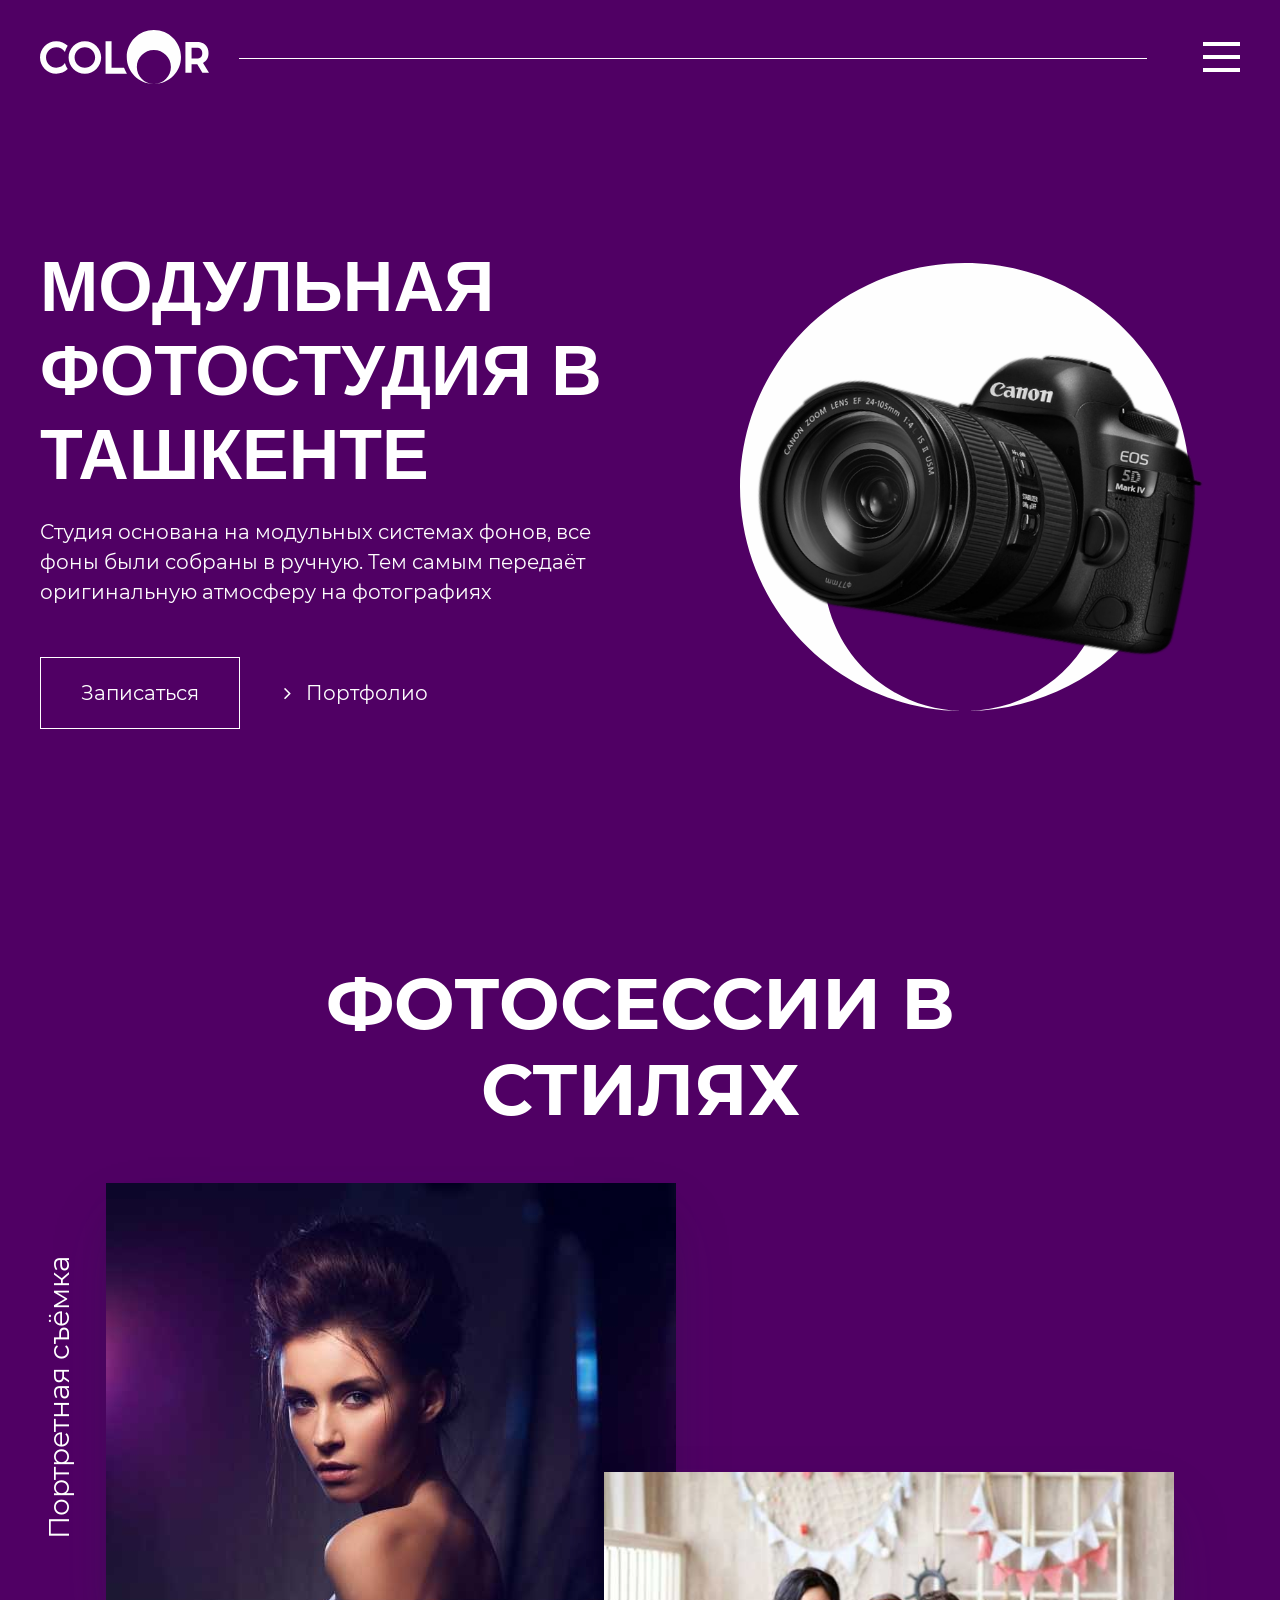
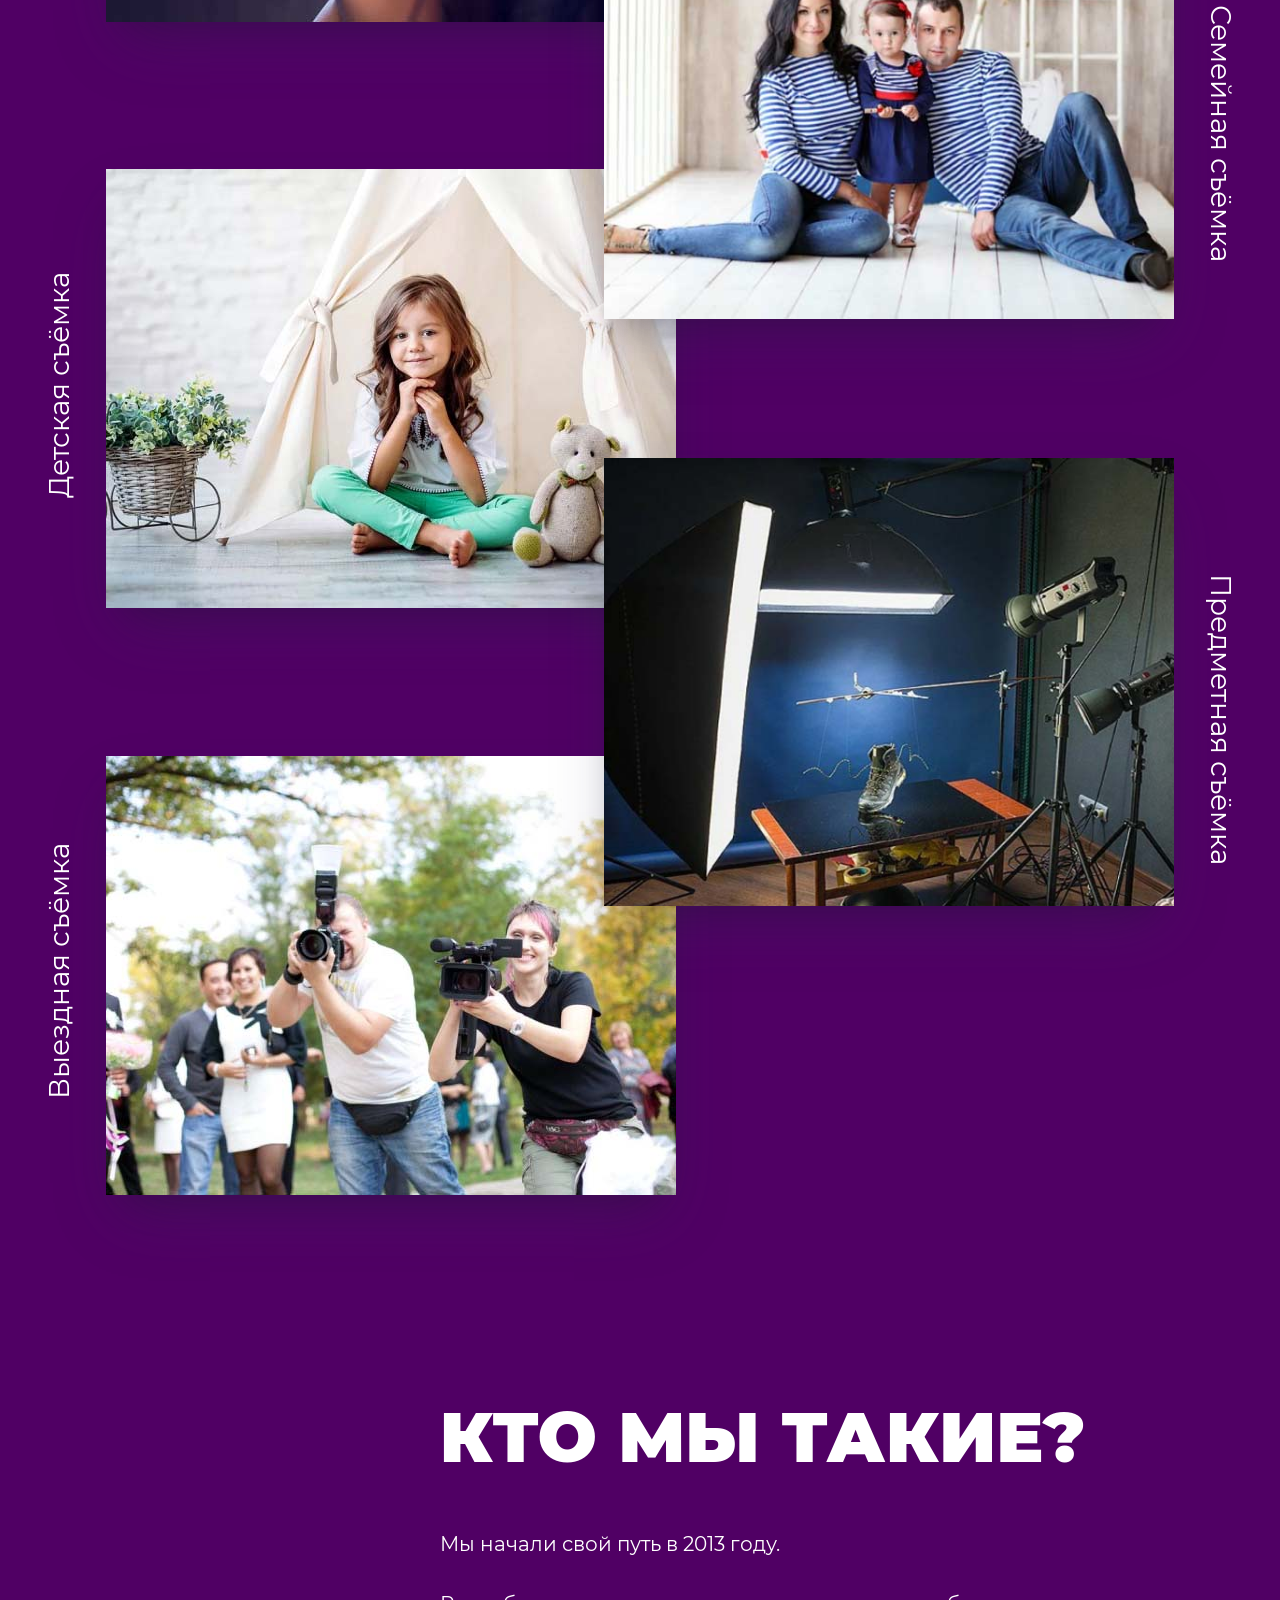
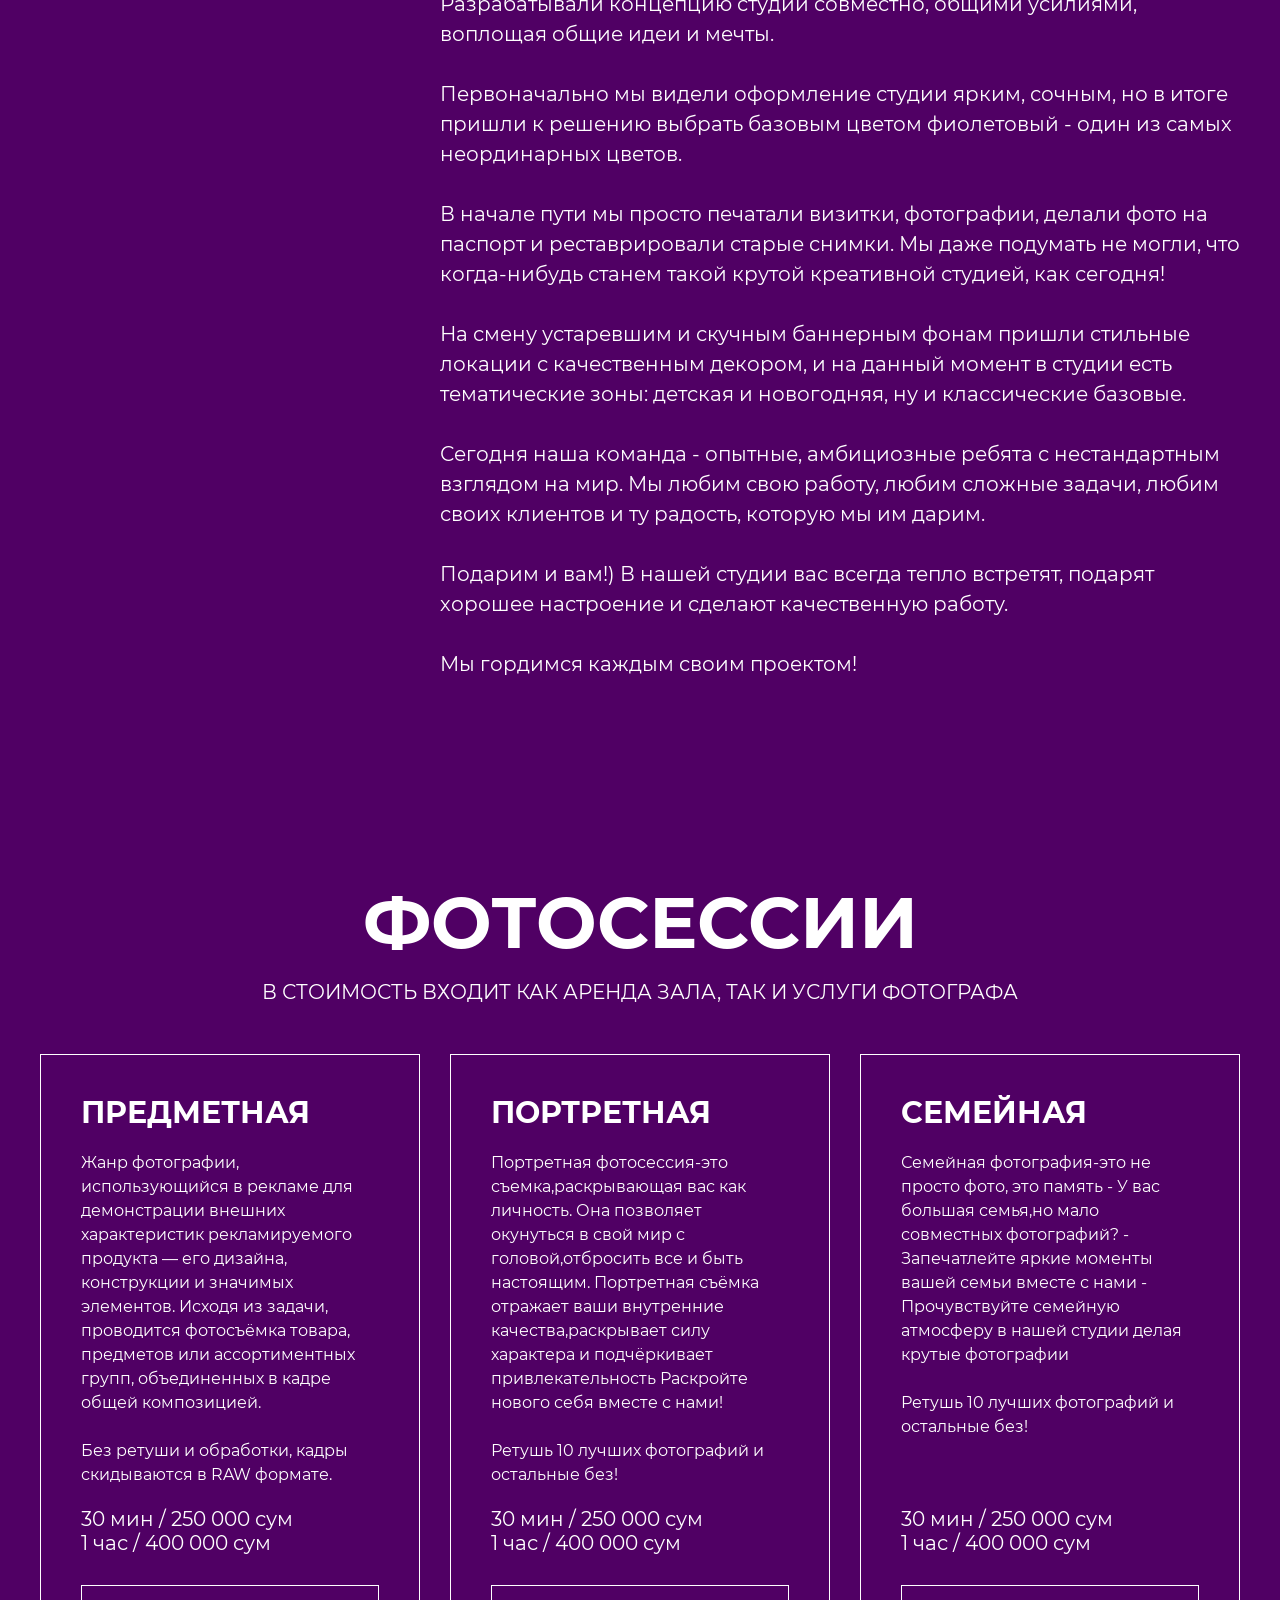
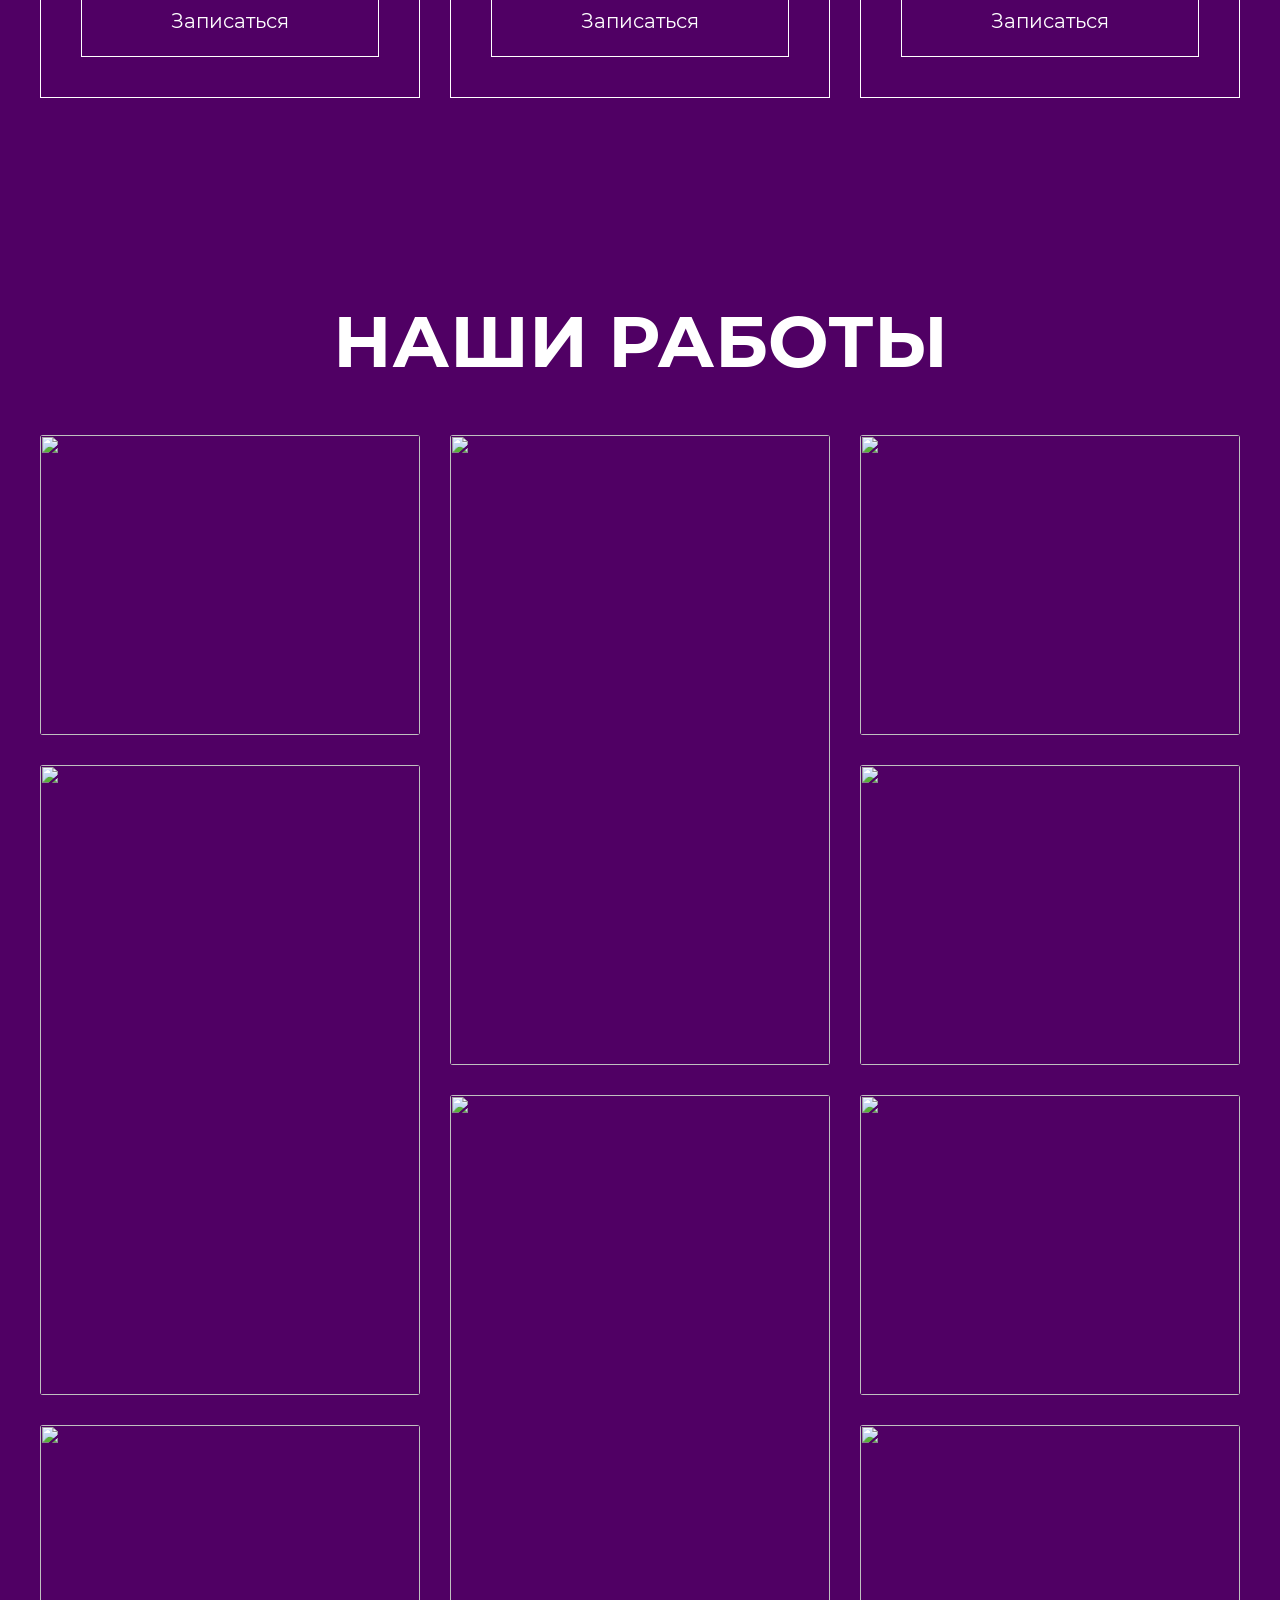
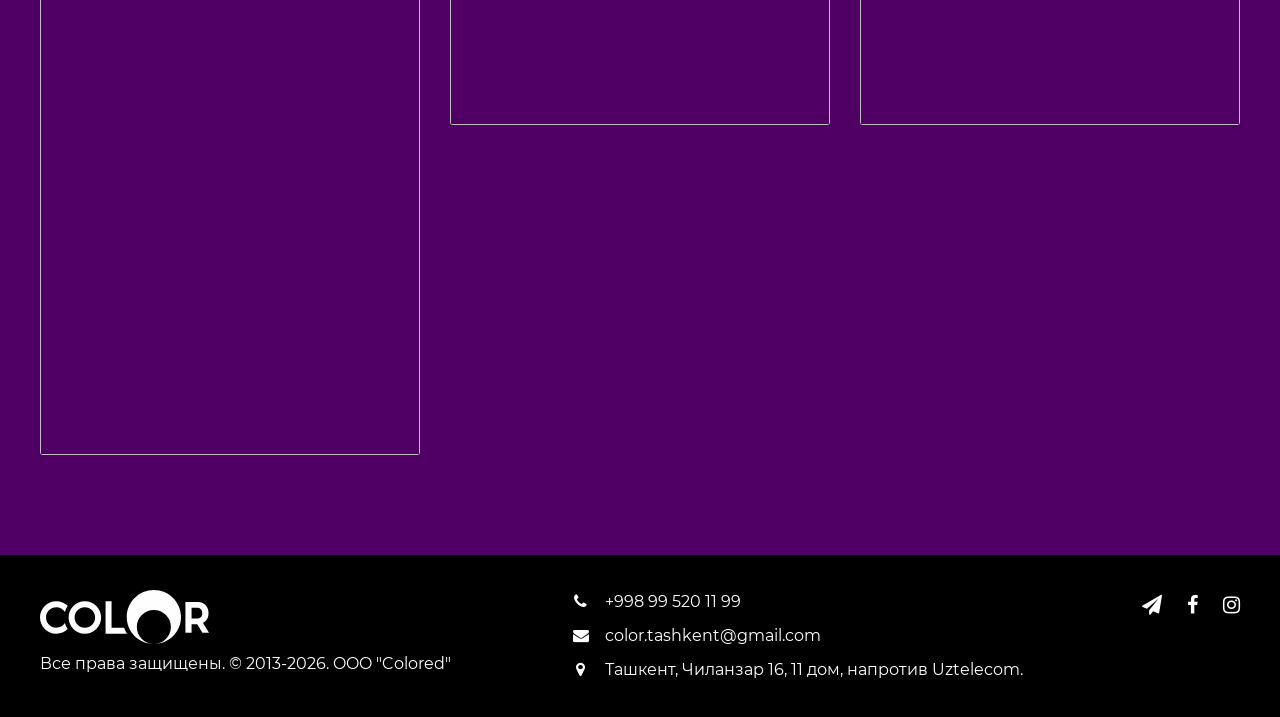
==== commit 53802ddd: "portfolio" ====
--- a/color/index.html
+++ b/color/index.html
@@ -102,7 +102,7 @@
                      data-aos-duration="500"
                 >
                     <a href="#!" class="main-btn">Записаться</a>
-                    <a class="hero__banner-link">
+                    <a href="#ourWorks" class="hero__banner-link">
                         <i class="fa fa-angle-right" aria-hidden="true"></i>
                         Портфолио</a>
                 </div>
@@ -332,11 +332,12 @@
         </div>
     </section>
 
-    <section class="section portfolio">
+    <section class="section portfolio" id="ourWorks">
         <div class="section__top">
             <h2 class="section__title" data-aos="fade-up"
                 data-aos-delay="100"
                 data-aos-duration="500"
+
             >Наши работы</h2>
         </div>
 
--- a/color/css/main.min.css
+++ b/color/css/main.min.css
@@ -1 +1 @@
-@font-face{font-family:Montserrat-Regular;font-display:swap;src:url(../fonts/Montserrat-Regular.woff) format("woff"),url(../fonts/Montserrat-Regular.woff2) format("woff2");font-weight:400;font-style:normal}@font-face{font-family:Montserrat-Medium;font-display:swap;src:url(../fonts/Montserrat-Medium.woff) format("woff"),url(../fonts/Montserrat-Medium.woff2) format("woff2");font-weight:500;font-style:normal}@font-face{font-family:Montserrat-Bold;font-display:swap;src:url(../fonts/Montserrat-Bold.woff) format("woff"),url(../fonts/Montserrat-Bold.woff2) format("woff2");font-weight:700;font-style:normal}@font-face{font-family:Montserrat-Black;font-display:swap;src:url(../fonts/Montserrat-Black.woff) format("woff"),url(../fonts/Montserrat-Black.woff2) format("woff2");font-weight:900;font-style:normal}html{scroll-behavior:smooth}*{-webkit-box-sizing:border-box;box-sizing:border-box}body{width:100%;margin:0 auto;padding:0;overflow-x:hidden;position:relative;-webkit-font-smoothing:antialiased;text-rendering:optimizeLegibility;font-family:Montserrat-Regular,sans-serif;font-weight:400;min-height:100vh}a,h1,h2,h3,h4,h5,h6,li,p,ul{padding:0;margin:0}a,a:active,a:focus,a:hover{color:#fff;text-decoration:none;outline:0}button{outline:0!important;border:transparent}input{text-decoration:none;outline:0}ul li{list-style-type:none}.my-container{width:100%;max-width:1260px;margin-left:auto;margin-right:auto;display:block;padding-left:15px;padding-right:15px}::-webkit-scrollbar{width:8px;height:8px}::-webkit-scrollbar-track{background:#fff}::-webkit-scrollbar-thumb{background:#500064}.bold-text{font-family:Montserrat-Black,sans-serif;font-weight:700}@-webkit-keyframes fade-in{0%{opacity:0}100%{opacity:1}}@keyframes fade-in{0%{opacity:0}100%{opacity:1}}@-webkit-keyframes text-focus-in{0%{-webkit-filter:blur(12px);filter:blur(12px);opacity:0}100%{-webkit-filter:blur(0);filter:blur(0);opacity:1}}@keyframes text-focus-in{0%{-webkit-filter:blur(12px);filter:blur(12px);opacity:0}100%{-webkit-filter:blur(0);filter:blur(0);opacity:1}}@-webkit-keyframes jello-horizontal{0%{-webkit-transform:scale3d(1,1,1);transform:scale3d(1,1,1)}30%{-webkit-transform:scale3d(1.25,.75,1);transform:scale3d(1.25,.75,1)}40%{-webkit-transform:scale3d(.75,1.25,1);transform:scale3d(.75,1.25,1)}50%{-webkit-transform:scale3d(1.15,.85,1);transform:scale3d(1.15,.85,1)}65%{-webkit-transform:scale3d(.95,1.05,1);transform:scale3d(.95,1.05,1)}75%{-webkit-transform:scale3d(1.05,.95,1);transform:scale3d(1.05,.95,1)}100%{-webkit-transform:scale3d(1,1,1);transform:scale3d(1,1,1)}}@keyframes jello-horizontal{0%{-webkit-transform:scale3d(1,1,1);transform:scale3d(1,1,1)}30%{-webkit-transform:scale3d(1.25,.75,1);transform:scale3d(1.25,.75,1)}40%{-webkit-transform:scale3d(.75,1.25,1);transform:scale3d(.75,1.25,1)}50%{-webkit-transform:scale3d(1.15,.85,1);transform:scale3d(1.15,.85,1)}65%{-webkit-transform:scale3d(.95,1.05,1);transform:scale3d(.95,1.05,1)}75%{-webkit-transform:scale3d(1.05,.95,1);transform:scale3d(1.05,.95,1)}100%{-webkit-transform:scale3d(1,1,1);transform:scale3d(1,1,1)}}@-webkit-keyframes fade-in{0%{opacity:0}100%{opacity:1}}@keyframes fade-in{0%{opacity:0}100%{opacity:1}}@-webkit-keyframes text-focus-in{0%{-webkit-filter:blur(12px);filter:blur(12px);opacity:0}100%{-webkit-filter:blur(0);filter:blur(0);opacity:1}}@keyframes text-focus-in{0%{-webkit-filter:blur(12px);filter:blur(12px);opacity:0}100%{-webkit-filter:blur(0);filter:blur(0);opacity:1}}@-webkit-keyframes jello-horizontal{0%{-webkit-transform:scale3d(1,1,1);transform:scale3d(1,1,1)}30%{-webkit-transform:scale3d(1.25,.75,1);transform:scale3d(1.25,.75,1)}40%{-webkit-transform:scale3d(.75,1.25,1);transform:scale3d(.75,1.25,1)}50%{-webkit-transform:scale3d(1.15,.85,1);transform:scale3d(1.15,.85,1)}65%{-webkit-transform:scale3d(.95,1.05,1);transform:scale3d(.95,1.05,1)}75%{-webkit-transform:scale3d(1.05,.95,1);transform:scale3d(1.05,.95,1)}100%{-webkit-transform:scale3d(1,1,1);transform:scale3d(1,1,1)}}@keyframes jello-horizontal{0%{-webkit-transform:scale3d(1,1,1);transform:scale3d(1,1,1)}30%{-webkit-transform:scale3d(1.25,.75,1);transform:scale3d(1.25,.75,1)}40%{-webkit-transform:scale3d(.75,1.25,1);transform:scale3d(.75,1.25,1)}50%{-webkit-transform:scale3d(1.15,.85,1);transform:scale3d(1.15,.85,1)}65%{-webkit-transform:scale3d(.95,1.05,1);transform:scale3d(.95,1.05,1)}75%{-webkit-transform:scale3d(1.05,.95,1);transform:scale3d(1.05,.95,1)}100%{-webkit-transform:scale3d(1,1,1);transform:scale3d(1,1,1)}}.violet-bg{background:#500064;color:#fff}.light-bg{background-color:#fff;color:#500064}.light-bg .main-btn{border-color:#500064;color:#500064}.light-bg .main-btn:hover{color:#fff;background-color:#500064}.light-bg .logo path{fill:#500064}.light-bg .header__border{border-color:#500064}.light-bg .mobile-nav__inner .bar{background:0 0}.light-bg .mobile-nav__inner .bar::before{background:#fff}.light-bg .mobile-nav__inner .bar::after{background:#fff}.light-bg .bar{background:#500064}.light-bg .bar::before{background:#500064}.light-bg .bar::after{background:#500064}.light-bg .hero__banner{color:#500064}.light-bg h1,.light-bg h2,.light-bg h3,.light-bg h4,.light-bg h5,.light-bg h6,.light-bg p{color:#500064}.light-bg .accordion__heading:hover h2{color:#fff}.light-bg .accordion__heading.active h2{color:#fff}.pink-bg{background-color:#ffdfe0;color:#500064}.pink-bg .main-btn{border-color:#500064;color:#500064}.pink-bg .main-btn:hover{background-color:#500064;color:#fff}.pink-bg .logo path{fill:#500064}.pink-bg .header__border{border-color:#500064}.pink-bg .mobile-nav__inner .bar{background:0 0}.pink-bg .mobile-nav__inner .bar::before{background:#fff}.pink-bg .mobile-nav__inner .bar::after{background:#fff}.pink-bg .bar{background:#500064}.pink-bg .bar::before{background:#500064}.pink-bg .bar::after{background:#500064}.pink-bg .hero__banner{color:#500064}.pink-bg h1,.pink-bg h2,.pink-bg h3,.pink-bg h4,.pink-bg h5,.pink-bg h6,.pink-bg p{color:#500064}.hamburger-menu{position:relative;cursor:pointer}.bar,.bar:after,.bar:before{width:37px;height:4px}.bar{position:relative;-webkit-transform:translateY(25px);-ms-transform:translateY(25px);transform:translateY(25px);background:#fff;-webkit-transition:all 0s .3s;-o-transition:all 0s .3s;transition:all 0s .3s}.bar.animate{background:rgba(255,255,255,0)}.bar.animate::after{top:0;-webkit-transform:rotate(45deg);-ms-transform:rotate(45deg);transform:rotate(45deg);-webkit-transition:top .3s cubic-bezier(.23,1,.32,1),-webkit-transform .3s .3s cubic-bezier(.23,1,.32,1);transition:top .3s cubic-bezier(.23,1,.32,1),-webkit-transform .3s .3s cubic-bezier(.23,1,.32,1);-o-transition:top .3s cubic-bezier(.23,1,.32,1),transform .3s .3s cubic-bezier(.23,1,.32,1);transition:top .3s cubic-bezier(.23,1,.32,1),transform .3s .3s cubic-bezier(.23,1,.32,1);transition:top .3s cubic-bezier(.23,1,.32,1),transform .3s .3s cubic-bezier(.23,1,.32,1),-webkit-transform .3s .3s cubic-bezier(.23,1,.32,1)}.bar.animate::before{bottom:0;-webkit-transform:rotate(-45deg);-ms-transform:rotate(-45deg);transform:rotate(-45deg);-webkit-transition:bottom .3s cubic-bezier(.23,1,.32,1),-webkit-transform .3s .3s cubic-bezier(.23,1,.32,1);transition:bottom .3s cubic-bezier(.23,1,.32,1),-webkit-transform .3s .3s cubic-bezier(.23,1,.32,1);-o-transition:bottom .3s cubic-bezier(.23,1,.32,1),transform .3s .3s cubic-bezier(.23,1,.32,1);transition:bottom .3s cubic-bezier(.23,1,.32,1),transform .3s .3s cubic-bezier(.23,1,.32,1);transition:bottom .3s cubic-bezier(.23,1,.32,1),transform .3s .3s cubic-bezier(.23,1,.32,1),-webkit-transform .3s .3s cubic-bezier(.23,1,.32,1)}.bar::before{content:"";position:absolute;left:0;bottom:13px;background:#fff;-webkit-transition:bottom .3s .3s cubic-bezier(.23,1,.32,1),-webkit-transform .3s cubic-bezier(.23,1,.32,1);transition:bottom .3s .3s cubic-bezier(.23,1,.32,1),-webkit-transform .3s cubic-bezier(.23,1,.32,1);-o-transition:bottom .3s .3s cubic-bezier(.23,1,.32,1),transform .3s cubic-bezier(.23,1,.32,1);transition:bottom .3s .3s cubic-bezier(.23,1,.32,1),transform .3s cubic-bezier(.23,1,.32,1);transition:bottom .3s .3s cubic-bezier(.23,1,.32,1),transform .3s cubic-bezier(.23,1,.32,1),-webkit-transform .3s cubic-bezier(.23,1,.32,1)}.bar::after{content:"";position:absolute;left:0;top:13px;background:#fff;-webkit-transition:top .3s .3s cubic-bezier(.23,1,.32,1),-webkit-transform .3s cubic-bezier(.23,1,.32,1);transition:top .3s .3s cubic-bezier(.23,1,.32,1),-webkit-transform .3s cubic-bezier(.23,1,.32,1);-o-transition:top .3s .3s cubic-bezier(.23,1,.32,1),transform .3s cubic-bezier(.23,1,.32,1);transition:top .3s .3s cubic-bezier(.23,1,.32,1),transform .3s cubic-bezier(.23,1,.32,1);transition:top .3s .3s cubic-bezier(.23,1,.32,1),transform .3s cubic-bezier(.23,1,.32,1),-webkit-transform .3s cubic-bezier(.23,1,.32,1)}.show{left:0;opacity:1}.hide{opacity:0;left:100%}.mobile-nav{background:#500064;position:fixed;top:0;z-index:100;width:100vw;height:100vh;text-align:center;display:-webkit-box;display:-ms-flexbox;display:flex;-webkit-box-align:center;-ms-flex-align:center;align-items:center;-webkit-box-pack:center;-ms-flex-pack:center;justify-content:center;padding:0}.mobile-nav__inner{width:100%;display:-webkit-box;display:-ms-flexbox;display:flex;-webkit-box-orient:vertical;-webkit-box-direction:normal;-ms-flex-direction:column;flex-direction:column;min-height:100vh;padding:30px 0}.mobile-nav__inner .hamburger-menu{width:40px;height:45px;margin-left:auto}.mobile-nav .hamburger-menu{margin-bottom:50px;display:-webkit-box;display:-ms-flexbox;display:flex;-webkit-box-pack:end;-ms-flex-pack:end;justify-content:flex-end}.mobile-nav .mobile__menu{display:-webkit-box;display:-ms-flexbox;display:flex;-webkit-box-align:center;-ms-flex-align:center;align-items:center;-webkit-box-pack:center;-ms-flex-pack:center;justify-content:center;min-height:80vh}.mobile-nav .mobile__menu ul{display:-webkit-inline-box;display:-ms-inline-flexbox;display:inline-flex;-ms-flex-wrap:wrap;flex-wrap:wrap;-webkit-box-orient:vertical;-webkit-box-direction:normal;-ms-flex-direction:column;flex-direction:column;position:relative;list-style:none;margin-top:auto;margin-bottom:auto;text-align:left}.mobile-nav .mobile__menu ul li{display:block}.mobile-nav .mobile__menu a{text-align:center;font-size:4vw;color:#fff;opacity:0;-webkit-transition:opacity .9s ease-in-out;-o-transition:opacity .9s ease-in-out;transition:opacity .9s ease-in-out;text-transform:uppercase;font-family:Montserrat-Black,sans-serif;display:-webkit-inline-box;display:-ms-inline-flexbox;display:inline-flex;margin:10px 0;position:relative}.mobile-nav .mobile__menu a:hover::before{width:100%}.mobile-nav .mobile__menu a::before{content:'';position:absolute;top:calc(100% + 3px);width:0;height:5px;background-color:#fff;-webkit-transition:.3s;-o-transition:.3s;transition:.3s}.mobile-nav.show a{text-align:center;font-size:4vw;color:#fff;opacity:1}body{position:relative;z-index:1}.hero__banner-wrap{display:-webkit-box;display:-ms-flexbox;display:flex;-ms-flex-wrap:wrap;flex-wrap:wrap;width:100%;min-height:calc(100vh - 154px)}.hero__banner-content{width:50%;display:-webkit-box;display:-ms-flexbox;display:flex;-webkit-box-orient:vertical;-webkit-box-direction:normal;-ms-flex-direction:column;flex-direction:column;-ms-flex-wrap:wrap;flex-wrap:wrap;-webkit-box-pack:center;-ms-flex-pack:center;justify-content:center}.hero__banner-heading{max-width:600px;font-size:70px;font-family:Monsterrat-Regular,sans-serif;text-transform:uppercase}.hero__banner-text{font-size:20px;margin-top:20px}.hero__banner-flex{display:-webkit-box;display:-ms-flexbox;display:flex;-ms-flex-wrap:wrap;flex-wrap:wrap;width:100%;-webkit-box-align:center;-ms-flex-align:center;align-items:center;margin-top:50px}.hero__banner .main-btn{margin-right:44px}.hero__banner-link{font-size:20px}.hero__banner-link .fa{margin-right:10px}.hero__banner-photo{width:50%;position:relative;display:-webkit-box;display:-ms-flexbox;display:flex;-webkit-box-align:center;-ms-flex-align:center;align-items:center;-webkit-box-pack:center;-ms-flex-pack:center;justify-content:center;padding:20px 20px 20px 100px}.hero__banner-bg{padding:50px 50px 50px 100px;position:absolute;top:0;left:0;-o-object-fit:contain;object-fit:contain;width:100%;height:100%;z-index:1}.hero__banner-img{position:relative;z-index:2;width:100%;-o-object-fit:contain;object-fit:contain}.hero__advantages{margin-top:70px;display:-webkit-box;display:-ms-flexbox;display:flex;-ms-flex-wrap:wrap;flex-wrap:wrap}.hero__advantages-item{max-width:150px;margin-right:20px;margin-bottom:20px}.hero__advantages-icon{margin-bottom:10px;min-height:50px;display:-webkit-box;display:-ms-flexbox;display:flex;-webkit-box-align:center;-ms-flex-align:center;align-items:center}.hero__advantages-text{font-size:16px;line-height:normal}.section{color:#fff;padding:100px 0}.section__title{max-width:80%;margin:0 auto;text-align:center;font-size:72px;font-family:Montserrat-Bold,sans-serif;font-weight:700;text-transform:uppercase}.section__subtitle{font-size:20px;text-align:center;text-transform:uppercase;margin-top:15px}.section__body{margin-top:50px}.category__wrap{width:100%;display:-webkit-box;display:-ms-flexbox;display:flex;-webkit-box-orient:vertical;-webkit-box-direction:normal;-ms-flex-direction:column;flex-direction:column}.category__item{display:-webkit-box;display:-ms-flexbox;display:flex;max-width:53%;width:100%;position:relative;margin-top:-150px}.category__item:first-child{margin-top:0}.category__item-left{margin-right:auto;padding-left:40px}.category__item-left .category__item-title{-webkit-transform:rotate(-90deg) translateX(7%);-ms-transform:rotate(-90deg) translateX(7%);transform:rotate(-90deg) translateX(7%);top:50%;left:-110px}.category__item-left .category__item-photo{margin-left:auto}.category__item-right{margin-left:auto;padding-right:40px;position:relative;z-index:2}.category__item-right .category__item-title{-webkit-transform:rotate(90deg) translateX(7%);-ms-transform:rotate(90deg) translateX(7%);transform:rotate(90deg) translateX(7%);top:50%;right:-110px}.category__item-right .category__item-photo{margin-right:auto}.category__item-title{width:300px;overflow:hidden;position:absolute;text-align:center}.category__item-photo{max-width:570px;width:100%;-webkit-box-shadow:rgba(50,50,93,.25) 0 30px 60px -12px,rgba(0,0,0,.3) 0 18px 36px -18px;box-shadow:rgba(50,50,93,.25) 0 30px 60px -12px,rgba(0,0,0,.3) 0 18px 36px -18px}.category__item-photo img{width:100%;-o-object-fit:contain;object-fit:contain}.about{display:-webkit-box;display:-ms-flexbox;display:flex;width:100%}.about__title{font-size:70px;font-family:Montserrat-Black,sans-serif;color:#fff;text-transform:uppercase}.about__body{margin-top:50px}.about__body p{font-size:20px}.about__photo{position:-webkit-sticky;position:sticky;top:20px;height:100%;max-width:340px;width:100%;margin-right:60px;margin-top:140px}.about__content{width:100%;-webkit-box-flex:0;-ms-flex:0 0 1;flex:0 0 1}.photosession__slider .owl-nav{display:block!important}.photosession__slider .owl-nav span{font-size:100px}.photosession__slider .owl-prev{position:absolute;top:50%;-webkit-transform:translateY(-55%);-ms-transform:translateY(-55%);transform:translateY(-55%);left:-70px}.photosession__slider .owl-next{position:absolute;top:50%;-webkit-transform:translateY(-55%);-ms-transform:translateY(-55%);transform:translateY(-55%);right:-70px}.photosession__slider-item{padding:40px;border:1px solid #fff;display:-webkit-box;display:-ms-flexbox;display:flex;-webkit-box-orient:vertical;-webkit-box-direction:normal;-ms-flex-direction:column;flex-direction:column}.photosession__slider-title{font-size:30px;text-transform:uppercase;font-family:Montserrat-Bold,sans-serif}.photosession__slider-content{margin-top:20px;margin-bottom:20px}.photosession__slider-text{font-size:16px}.photosession__slider-price{margin-top:auto}.photosession__slider .main-btn{margin-top:30px;text-align:center}.portfolio__wrap{display:grid;grid-gap:30px;grid-template-columns:repeat(auto-fit,minmax(370px,1fr));grid-auto-rows:300px}.portfolio__item{position:relative}.portfolio__item img{width:100%;height:100%;border-radius:3px;-o-object-fit:cover;object-fit:cover;-webkit-transition:.3s;-o-transition:.3s;transition:.3s}.portfolio__item img:hover{cursor:pointer;-webkit-transform:scale(1.01);-ms-transform:scale(1.01);transform:scale(1.01)}.portfolio__item:nth-child(even){grid-row:span 2}.category-design__item{max-width:760px;width:100%;min-height:400px;overflow:hidden;position:relative;display:-webkit-box;display:-ms-flexbox;display:flex;-webkit-box-align:center;-ms-flex-align:center;align-items:center;padding:40px;margin-bottom:30px;-webkit-box-shadow:rgba(255,255,255,.1) 0 1px 1px 0 inset,rgba(50,50,93,.25) 0 50px 100px -20px,rgba(0,0,0,.3) 0 30px 60px -30px;box-shadow:rgba(255,255,255,.1) 0 1px 1px 0 inset,rgba(50,50,93,.25) 0 50px 100px -20px,rgba(0,0,0,.3) 0 30px 60px -30px}.category-design__item:hover .category-design__photo img{-webkit-transform:scale(1.1);-ms-transform:scale(1.1);transform:scale(1.1)}.category-design__item:last-child{margin-bottom:0}.category-design__item.left{margin-right:auto;-webkit-box-pack:end;-ms-flex-pack:end;justify-content:flex-end;text-align:right}.category-design__item.right{margin-left:auto;-webkit-box-pack:start;-ms-flex-pack:start;justify-content:flex-start}.category-design__item.right .category-design__title{-webkit-text-stroke-color:#500064}.category-design__item.right .category-design__photo::after{background:#000;background:-o-linear-gradient(190deg,rgba(0,0,0,0) 0,#fff 60%);background:linear-gradient(260deg,rgba(0,0,0,0) 0,#fff 60%)}.category-design__photo{position:absolute;top:0;left:0;width:100%;height:100%;z-index:0}.category-design__photo::after{content:'';position:absolute;top:0;left:0;width:100%;height:100%;background:#000;background:-webkit-gradient(linear,left top,right top,from(rgba(0,0,0,0)),color-stop(60%,#3a0049));background:-o-linear-gradient(left,rgba(0,0,0,0) 0,#3a0049 60%);background:linear-gradient(90deg,rgba(0,0,0,0) 0,#3a0049 60%)}.category-design__photo img{-webkit-transition:.5s;-o-transition:.5s;transition:.5s;width:100%;height:100%;-o-object-fit:cover;object-fit:cover}.category-design__title{position:relative;z-index:3;font-size:56px;font-family:Montserrat-Black,sans-serif;text-transform:uppercase;color:transparent!important;-webkit-text-stroke-width:1px;-webkit-text-stroke-color:#fff;-webkit-transition:1s;-o-transition:1s;transition:1s}.accordion__item{margin-bottom:36px;-webkit-transition:.3s;-o-transition:.3s;transition:.3s}.accordion__item:last-child{margin-bottom:0}.accordion__item:hover .accordion__heading{border-color:#500064;background-color:#500064;-webkit-box-shadow:rgba(149,157,165,.2) 0 8px 24px;box-shadow:rgba(149,157,165,.2) 0 8px 24px}.accordion__heading{padding:20px;border:2px solid #b6b6b6;color:#500064;cursor:pointer;-webkit-transition:.3s;-o-transition:.3s;transition:.3s;display:-webkit-box;display:-ms-flexbox;display:flex;-webkit-box-align:center;-ms-flex-align:center;align-items:center;-webkit-box-pack:start;-ms-flex-pack:start;justify-content:flex-start}.accordion__heading:hover .accordion__heading-icon .fa{color:#fff}.accordion__heading.active{border-color:#500064!important;background-color:#500064}.accordion__heading.active .accordion__heading-icon .fa{-webkit-transform:rotate(180deg);-ms-transform:rotate(180deg);transform:rotate(180deg);color:#fff}.accordion__heading h2{margin-right:20px}.accordion__heading-icon{display:-webkit-box;display:-ms-flexbox;display:flex;-webkit-box-align:center;-ms-flex-align:center;align-items:center;-webkit-box-pack:center;-ms-flex-pack:center;justify-content:center;margin-left:auto;color:#500064}.accordion__heading-icon .fa{font-size:32px;color:#500064;-webkit-transition:.3s;-o-transition:.3s;transition:.3s}.accordion__body{display:none;margin-top:20px;padding:20px;line-height:1.6;-webkit-animation:fade-in 1.2s cubic-bezier(.39,.575,.565,1) both;animation:fade-in 1.2s cubic-bezier(.39,.575,.565,1) both}.accordion__body p{font-size:20px;line-height:1.6;color:#500064}.accordion__body ul li{list-style-type:decimal;color:#500064;font-size:20px;line-height:1.6;margin-bottom:10px}.price-list__wrap{display:grid;grid-template-columns:1fr 1fr 1fr 1fr;grid-gap:30px}.price-list__item{width:100%;height:300px;border:1px solid #dcdcdc;padding:28px;-webkit-transition:.3s;-o-transition:.3s;transition:.3s;overflow:hidden;display:-webkit-box;display:-ms-flexbox;display:flex;-webkit-box-orient:vertical;-webkit-box-direction:normal;-ms-flex-direction:column;flex-direction:column;-webkit-box-shadow:rgba(100,100,111,.2) 0 7px 29px 0;box-shadow:rgba(100,100,111,.2) 0 7px 29px 0}.price-list__item:hover{background-color:#500064;-webkit-transition:.5s;-o-transition:.5s;transition:.5s;-webkit-transition-delay:2s;-o-transition-delay:2s;transition-delay:2s;-webkit-box-shadow:none;box-shadow:none}.price-list__item:hover .price-list__numb{height:0}.price-list__item:hover .price-list__title{color:#fff;-webkit-transition-delay:.5s;-o-transition-delay:.5s;transition-delay:.5s;-webkit-transition:1s;-o-transition:1s;transition:1s}.price-list__item:hover .price-list__content{display:block}.price-list__item:hover .price-list__text{-webkit-transition-delay:.4s;-o-transition-delay:.4s;transition-delay:.4s;-webkit-transition:.3s;-o-transition:.3s;transition:.3s;-webkit-animation:text-focus-in .3s cubic-bezier(.55,.085,.68,.53) both;animation:text-focus-in .3s cubic-bezier(.55,.085,.68,.53) both}.price-list__item:hover .price-list__bottom{display:-webkit-box;display:-ms-flexbox;display:flex;-webkit-transition-delay:.8s;-o-transition-delay:.8s;transition-delay:.8s;-webkit-animation:text-focus-in .5s cubic-bezier(.55,.085,.68,.53) both;animation:text-focus-in .5s cubic-bezier(.55,.085,.68,.53) both}.price-list__numb{color:transparent!important;-webkit-text-stroke-width:1px;-webkit-text-stroke-color:#500064;font-size:80px;font-family:Montserrat-Black,sans-serif;-webkit-transition:.2s;-o-transition:.2s;transition:.2s;height:96px;overflow:hidden}.price-list__title{font-size:30px;font-family:Montserrat-Bold,sans-serif;margin-bottom:10px;-webkit-transition:.3s;-o-transition:.3s;transition:.3s}.price-list__content{display:none;margin-bottom:20px}.price-list__text{color:#fff!important;-webkit-transition:.3s;-o-transition:.3s;transition:.3s}.price-list__bottom{display:none;-webkit-box-align:center;-ms-flex-align:center;align-items:center;-webkit-box-pack:justify;-ms-flex-pack:justify;justify-content:space-between;width:100%;margin-top:auto}.price-list__info{margin-right:20px}.price-list__info h6{color:#fff}.price-list__telegram .fa{font-size:40px;color:#fff}.cta{display:-webkit-box;display:-ms-flexbox;display:flex;width:100%;margin-top:70px}.cta__icons{display:-webkit-box;display:-ms-flexbox;display:flex;-webkit-box-align:center;-ms-flex-align:center;align-items:center;width:100%;max-width:380px;margin-right:20px}.cta__icons-item{display:-webkit-box;display:-ms-flexbox;display:flex;-webkit-box-align:center;-ms-flex-align:center;align-items:center;-webkit-box-pack:center;-ms-flex-pack:center;justify-content:center;max-width:170px;width:100%;max-height:110px;height:100%;margin-right:30px;border:1px solid #500064;padding:20px;-webkit-transition:.3s;-o-transition:.3s;transition:.3s}.cta__icons-item:hover{-webkit-box-shadow:rgba(100,100,111,.2) 0 7px 29px 0;box-shadow:rgba(100,100,111,.2) 0 7px 29px 0;background-color:#500064}.cta__icons-item:hover .fa{color:#fff}.cta__icons-item:last-child{margin-right:0}.cta__icons-item .fa{min-width:20px;display:-webkit-box;display:-ms-flexbox;display:flex;-webkit-box-align:center;-ms-flex-align:center;align-items:center;-webkit-box-pack:center;-ms-flex-pack:center;justify-content:center;font-size:30px;color:#500064}.cta__content{-webkit-box-flex:0;-ms-flex:0 0 1;flex:0 0 1}.cta__text{font-size:30px;line-height:normal;color:#b1b1b1!important}.category-bantik__item{display:-webkit-box;display:-ms-flexbox;display:flex;-webkit-box-align:center;-ms-flex-align:center;align-items:center;width:100%}.category-bantik__item:last-child{margin-bottom:0}.category-bantik__item.right .category-bantik__photo{-webkit-box-ordinal-group:3;-ms-flex-order:2;order:2}.category-bantik__item.right .category-bantik__content{-webkit-box-ordinal-group:2;-ms-flex-order:1;order:1}.category-bantik__photo{position:relative;max-width:51%;width:100%;overflow:hidden;-webkit-box-shadow:rgba(149,157,165,.2) 0 8px 24px;box-shadow:rgba(149,157,165,.2) 0 8px 24px}.category-bantik__photo img{width:100%;-o-object-fit:cover;object-fit:cover;-webkit-transition:.5s;-o-transition:.5s;transition:.5s}.category-bantik__content{padding:60px;-webkit-box-flex:0;-ms-flex:0 0 1;flex:0 0 1}.category-bantik__title{font-size:40px;font-family:Montserrat-Black,sans-serif}.product .section__body{text-align:center}.product__wrap{display:grid;grid-template-columns:1fr 1fr 1fr 1fr;grid-gap:30px}.product__item{width:100%}.product__item:hover .product__photo{-webkit-box-shadow:rgba(100,100,111,.2) 0 7px 29px 0;box-shadow:rgba(100,100,111,.2) 0 7px 29px 0}.product__photo{display:-webkit-box;display:-ms-flexbox;display:flex;-webkit-box-align:center;-ms-flex-align:center;align-items:center;-webkit-box-pack:center;-ms-flex-pack:center;justify-content:center;padding:30px;-webkit-transition:.3s;-o-transition:.3s;transition:.3s;border:1px solid #d3abac}.product__photo img{width:100%;-o-object-fit:contain;object-fit:contain;height:170px}.product__content{padding:20px;text-align:center}.product__title{font-size:20px;color:#500064}.download__catalog{border:1px solid #500064;padding:20px;margin-top:60px;display:-webkit-inline-box;display:-ms-inline-flexbox;display:inline-flex;-webkit-box-align:center;-ms-flex-align:center;align-items:center;-webkit-box-pack:center;-ms-flex-pack:center;justify-content:center}.download__catalog:hover{background-color:#500064}.download__catalog:hover .fa{color:#fff}.download__catalog:hover .download__catalog-text{color:#fff}.download__catalog-icon{margin-right:20px}.download__catalog-icon .fa{font-size:30px;color:#500064}.download__catalog-text{font-size:20px;color:#500064}.personal-work__item{display:-webkit-box;display:-ms-flexbox;display:flex;-ms-flex-wrap:wrap;flex-wrap:wrap;width:100%;-webkit-box-align:center;-ms-flex-align:center;align-items:center;margin-bottom:30px}.personal-work__item:nth-child(2) .personal-work__photo{-webkit-box-ordinal-group:3;-ms-flex-order:2;order:2}.personal-work__item:nth-child(2) .personal-work__content{-webkit-box-ordinal-group:2;-ms-flex-order:1;order:1}.personal-work__photo{padding:20px;width:100%;max-width:50%;display:-webkit-box;display:-ms-flexbox;display:flex;-webkit-box-align:center;-ms-flex-align:center;align-items:center;-webkit-box-pack:center;-ms-flex-pack:center;justify-content:center}.personal-work__photo img{width:100%;-o-object-fit:cover;object-fit:cover}.personal-work__content{padding:20px;width:100%;max-width:50%;display:-webkit-inline-box;display:-ms-inline-flexbox;display:inline-flex;-ms-flex-line-pack:center;align-content:center;-webkit-box-orient:vertical;-webkit-box-direction:normal;-ms-flex-direction:column;flex-direction:column;-webkit-box-pack:center;-ms-flex-pack:center;justify-content:center}.personal-work__title{font-size:50px;font-family:Montserrat-Black,sans-serif;margin-bottom:25px}.personal-work__text{font-size:16px;margin-bottom:20px;text-align:left}.personal-work .main-btn{margin:auto}.table-block{margin-bottom:30px}.table-block table{text-align:left}.table-block table td,.table-block table th{color:#500064;padding:10px}.table-block table th{color:#d3abac}.print{display:-webkit-box;display:-ms-flexbox;display:flex;-webkit-box-align:center;-ms-flex-align:center;align-items:center;width:100%}.print__content{-webkit-box-flex:0;-ms-flex:0 0 1;flex:0 0 1;margin-right:20px}.print__photo{max-width:800px;width:100%}.print__photo img{width:100%;-o-object-fit:contain;object-fit:contain}.print__title{font-size:40px;font-family:Montserrat-Bold,sans-serif;margin-bottom:36px}.contacts{display:-webkit-box;display:-ms-flexbox;display:flex;-ms-flex-wrap:wrap;flex-wrap:wrap;width:100%}.contacts__map{max-width:50%;width:100%}.contacts__text{max-width:50%;width:100%;padding:30px}.contacts__title{font-family:Montserrat-Black,sans-serif;font-size:40px;margin-bottom:30px}.contacts__body{margin-bottom:30px}.contacts__item{display:-webkit-box;display:-ms-flexbox;display:flex;margin-bottom:10px;font-size:20px}.socials{display:-webkit-box;display:-ms-flexbox;display:flex;-webkit-box-align:center;-ms-flex-align:center;align-items:center;width:100%}.socials__item{display:-webkit-box;display:-ms-flexbox;display:flex;-webkit-box-align:center;-ms-flex-align:center;align-items:center;-webkit-box-pack:center;-ms-flex-pack:center;justify-content:center;margin-right:20px;font-size:20px}.socials__item:last-child{margin-right:0}.contacts-page{display:-webkit-box;display:-ms-flexbox;display:flex;-webkit-box-orient:vertical;-webkit-box-direction:normal;-ms-flex-direction:column;flex-direction:column;-ms-flex-wrap:wrap;flex-wrap:wrap}.contacts-page .footer{margin-top:auto}.main-btn{border:1px solid #fff;padding:20px 40px;color:#fff;font-size:20px;-webkit-transition:.1s;-o-transition:.1s;transition:.1s}.main-btn:hover{background:#fff;color:#500064;border-color:#500064}.main-btn:active{-webkit-transform:scale(.9);-ms-transform:scale(.9);transform:scale(.9)}.header__wrap{padding:30px 0;display:-webkit-box;display:-ms-flexbox;display:flex;width:100%}.header__border{border-bottom:1px solid #fff;margin-right:56px;width:100%;margin-bottom:25px}.logo{margin-right:30px}.footer{margin-top:auto;background-color:#000}.footer__wrap{display:-webkit-box;display:-ms-flexbox;display:flex;width:100%;-ms-flex-wrap:wrap;flex-wrap:wrap;-webkit-box-pack:justify;-ms-flex-pack:justify;justify-content:space-between;padding:20px 0}.footer__logo{margin-bottom:10px;display:-webkit-inline-box;display:-ms-inline-flexbox;display:inline-flex}.footer .copyright h5{color:#fff;font-size:16px}.footer__item{margin:15px 30px 15px 0;font-size:16px}.footer__item:last-child{margin-right:0}.footer__contacts{display:block}.footer__contacts-item{display:block;margin-bottom:10px}.footer__contacts-item:last-child{margin-bottom:0}.footer__contacts-item .fa{text-align:center;min-width:20px;margin-right:10px}.footer__socials-item{font-size:20px;margin-left:20px;-webkit-transition:.3s;-o-transition:.3s;transition:.3s}.footer__socials-item:first-child{margin-left:0}@media (max-width:1450px){.my-container{max-width:1230px}.category__item-left .category__item-title{left:-130px}.category__item-right .category__item-title{right:-130px}}@media (max-width:1250px){.my-container{max-width:991px}.hero__banner-heading{font-size:48px}.hero__banner-text{font-size:16px}.main-btn{padding:15px 25px;font-size:16px}.about__title,.section__title{font-size:48px}.section{padding:70px 0}.category__item{width:48%;-webkit-box-orient:vertical;-webkit-box-direction:normal;-ms-flex-direction:column;flex-direction:column}.category__item-left .category__item-title{-webkit-transform:unset;-ms-transform:unset;transform:unset;left:0;text-align:left}.category__item-right .category__item-title{-webkit-transform:unset;-ms-transform:unset;transform:unset;left:0;text-align:right}.category__item-title{text-align:unset;position:relative;width:auto;-webkit-transform:unset;-ms-transform:unset;transform:unset;-webkit-box-ordinal-group:3;-ms-flex-order:2;order:2;margin-top:20px;font-size:18px}.category__item{margin-top:-110px}.hero__advantages-text{font-size:14px}.hero__advantages-icon img{width:30px}.hero__advantages-item{max-width:130px}.price-list__wrap{grid-template-columns:1fr 1fr 1fr}.category-bantik__content{padding:30px}.print__photo{max-width:500px}.photosession__slider{padding:0 30px}.photosession__slider .owl-prev{left:-20px}.photosession__slider .owl-next{right:-20px}}@media (max-width:991px){.my-container{max-width:768px}.hero__banner-content{width:100%;margin-bottom:50px}.hero__banner-heading{max-width:100%;text-align:center;text-transform:unset}.hero__banner-flex{-webkit-box-pack:center;-ms-flex-pack:center;justify-content:center;margin-left:auto;margin-right:auto}.hero__banner-photo{width:100%;max-width:500px;margin-left:auto;margin-right:auto;padding:20px}.hero__banner-bg{padding:50px}.hero__banner-img{padding:50px}.hero__banner-wrap{min-height:unset;margin-top:50px}.mobile-nav.show a{font-size:6vw}.mobile-nav__inner .hamburger-menu{height:0}.about{-ms-flex-wrap:wrap;flex-wrap:wrap}.about__photo{margin-top:50px;margin-left:auto;margin-right:auto;-webkit-box-ordinal-group:3;-ms-flex-order:2;order:2;max-width:250px}.about__photo img{width:100%}.hero__advantages{width:100%;text-align:center;-ms-flex-pack:distribute;justify-content:space-around}.hero__advantages-item{margin-left:20px}.hero__advantages-icon{-webkit-box-pack:center;-ms-flex-pack:center;justify-content:center}.hero__advantages-item{max-width:100%}.hero__advantages-icon{margin-bottom:20px}.hero__advantages-icon img{width:unset}.price-list__wrap{grid-template-columns:1fr 1fr}.cta__text{font-size:18px}.cta__icons-item{padding:10px}.pink-bg .hero__banner-img{padding-top:0;padding-bottom:0}.category-bantik__title{font-size:26px;font-family:Montserrat-Medium,sans-serif}.product__wrap{grid-template-columns:1fr 1fr 1fr}.personal-work__photo{max-width:30%;position:-webkit-sticky;position:sticky;top:30px;height:100%}.personal-work__content{max-width:70%}.personal-work__item{-webkit-box-align:start;-ms-flex-align:start;align-items:flex-start}.personal-work__title{font-size:32px}.print__photo{position:-webkit-sticky;position:sticky;top:30px;height:100%;max-width:360px}.print{-webkit-box-align:start;-ms-flex-align:start;align-items:flex-start}}@media (max-width:768px){.hamburger-menu{display:block;right:30px}.category__item{width:50%;margin-top:0}.category__wrap{display:grid;grid-template-columns:1fr 1fr;grid-gap:30px}.category__item{width:100%;max-width:100%;margin:0!important;padding:0!important}.category__item-title{top:unset!important}.photosession__slider-item{height:auto!important}.photosession__slider{padding:0 30px}.section{padding:50px 0}.footer__wrap{padding:15px}.accordion__heading h2{font-size:18px;font-weight:600}.price-list__item{padding:20px}.price-list__wrap{grid-gap:15px}.cta__icons-item{margin-right:15px}.cta__text{font-size:14px}.category-bantik__title{font-size:18px;line-height:1.6}.product__wrap{grid-template-columns:1fr 1fr}.print__title{font-size:26px}.personal-work__content{max-width:100%}.personal-work__photo{max-width:100%;padding:0 30px;-webkit-box-ordinal-group:3;-ms-flex-order:2;order:2;margin-top:30px}.print__photo{max-width:220px}.contacts__text{max-width:100%;padding:0 20px;margin-bottom:50px}.contacts__map{max-width:100%;padding:0 20px;-webkit-box-ordinal-group:3;-ms-flex-order:2;order:2}.contacts__body{margin-bottom:20px}.photosession__slider{padding:0 50px}.photosession__slider .owl-prev{left:0}.photosession__slider .owl-next{right:0}}@media (max-width:500px){.my-container{padding:0 20px}.hamburger-menu{right:10px}.hero__banner-heading{font-size:36px}.hero__banner-text{text-align:center;margin-top:30px}.hero__banner-flex{margin-top:30px}.hero__banner-content{margin-bottom:30px}.section__title{font-size:32px}.section{padding:30px 0}.category__wrap{grid-template-columns:1fr;grid-gap:15px}.category__item-right .category__item-title{text-align:left}.footer__item{margin-right:0}.copyright{text-align:center}.portfolio__wrap{grid-template-columns:repeat(auto-fit,minmax(250px,1fr))}.hero__advantages-item{max-width:100%}.light-bg .hero__banner-img{padding-top:0;padding-bottom:0}.hero__banner .main-btn{margin-right:20px}.logo{max-width:130px;width:100%}.logo svg{width:100%}.header__border{max-width:200px;margin-right:40px}.category-design__title{font-size:42px}.category-design__item{min-height:240px}.price-list__wrap{grid-template-columns:1fr}.cta{-ms-flex-wrap:wrap;flex-wrap:wrap}.cta__text{margin-top:20px}.category-bantik__item{display:block;margin-bottom:20px}.category-bantik__item:last-child{margin-bottom:0}.category-bantik__content{padding:20px 0}.category-bantik__photo{max-width:100%;margin:0 auto}.product__wrap{grid-template-columns:1fr;grid-gap:15px}.print__content{width:100%;margin-bottom:30px}.print{-ms-flex-wrap:wrap;flex-wrap:wrap}.print__photo{margin:0 auto}.contacts__map{padding:0}.mobile-nav.show a{font-size:8vw}}@media (max-width:380px){.my-container{padding:0 15px}.mobile__menu{max-width:70%}.footer__wrap{padding:0}.footer .copyright h5{font-size:14px}.footer__logo{max-width:150px}.footer__logo img{width:100%}.hero__banner-flex{-webkit-box-orient:vertical;-webkit-box-direction:normal;-ms-flex-direction:column;flex-direction:column}.hero__banner .main-btn{margin-right:0}.hero__banner-link{margin-top:20px}.header__border{display:none}.header__wrap{-webkit-box-pack:justify;-ms-flex-pack:justify;justify-content:space-between}.bar::before{bottom:10px}.bar::after{top:10px}.section__title{font-size:28px}}+@font-face{font-family:Montserrat-Regular;font-display:swap;src:url(../fonts/Montserrat-Regular.woff) format("woff"),url(../fonts/Montserrat-Regular.woff2) format("woff2");font-weight:400;font-style:normal}@font-face{font-family:Montserrat-Medium;font-display:swap;src:url(../fonts/Montserrat-Medium.woff) format("woff"),url(../fonts/Montserrat-Medium.woff2) format("woff2");font-weight:500;font-style:normal}@font-face{font-family:Montserrat-Bold;font-display:swap;src:url(../fonts/Montserrat-Bold.woff) format("woff"),url(../fonts/Montserrat-Bold.woff2) format("woff2");font-weight:700;font-style:normal}@font-face{font-family:Montserrat-Black;font-display:swap;src:url(../fonts/Montserrat-Black.woff) format("woff"),url(../fonts/Montserrat-Black.woff2) format("woff2");font-weight:900;font-style:normal}html{scroll-behavior:smooth}*{-webkit-box-sizing:border-box;box-sizing:border-box}body{width:100%;margin:0 auto;padding:0;overflow-x:hidden;position:relative;-webkit-font-smoothing:antialiased;text-rendering:optimizeLegibility;font-family:Montserrat-Regular,sans-serif;font-weight:400;min-height:100vh}a,h1,h2,h3,h4,h5,h6,li,p,ul{padding:0;margin:0}a,a:active,a:focus,a:hover{color:#fff;text-decoration:none;outline:0}button{outline:0!important;border:transparent}input{text-decoration:none;outline:0}ul li{list-style-type:none}.my-container{width:100%;max-width:1260px;margin-left:auto;margin-right:auto;display:block;padding-left:15px;padding-right:15px}::-webkit-scrollbar{width:8px;height:8px}::-webkit-scrollbar-track{background:#fff}::-webkit-scrollbar-thumb{background:#500064}.bold-text{font-family:Montserrat-Black,sans-serif;font-weight:700}@-webkit-keyframes fade-in{0%{opacity:0}100%{opacity:1}}@keyframes fade-in{0%{opacity:0}100%{opacity:1}}@-webkit-keyframes text-focus-in{0%{-webkit-filter:blur(12px);filter:blur(12px);opacity:0}100%{-webkit-filter:blur(0);filter:blur(0);opacity:1}}@keyframes text-focus-in{0%{-webkit-filter:blur(12px);filter:blur(12px);opacity:0}100%{-webkit-filter:blur(0);filter:blur(0);opacity:1}}@-webkit-keyframes jello-horizontal{0%{-webkit-transform:scale3d(1,1,1);transform:scale3d(1,1,1)}30%{-webkit-transform:scale3d(1.25,.75,1);transform:scale3d(1.25,.75,1)}40%{-webkit-transform:scale3d(.75,1.25,1);transform:scale3d(.75,1.25,1)}50%{-webkit-transform:scale3d(1.15,.85,1);transform:scale3d(1.15,.85,1)}65%{-webkit-transform:scale3d(.95,1.05,1);transform:scale3d(.95,1.05,1)}75%{-webkit-transform:scale3d(1.05,.95,1);transform:scale3d(1.05,.95,1)}100%{-webkit-transform:scale3d(1,1,1);transform:scale3d(1,1,1)}}@keyframes jello-horizontal{0%{-webkit-transform:scale3d(1,1,1);transform:scale3d(1,1,1)}30%{-webkit-transform:scale3d(1.25,.75,1);transform:scale3d(1.25,.75,1)}40%{-webkit-transform:scale3d(.75,1.25,1);transform:scale3d(.75,1.25,1)}50%{-webkit-transform:scale3d(1.15,.85,1);transform:scale3d(1.15,.85,1)}65%{-webkit-transform:scale3d(.95,1.05,1);transform:scale3d(.95,1.05,1)}75%{-webkit-transform:scale3d(1.05,.95,1);transform:scale3d(1.05,.95,1)}100%{-webkit-transform:scale3d(1,1,1);transform:scale3d(1,1,1)}}@-webkit-keyframes fade-in{0%{opacity:0}100%{opacity:1}}@keyframes fade-in{0%{opacity:0}100%{opacity:1}}@-webkit-keyframes text-focus-in{0%{-webkit-filter:blur(12px);filter:blur(12px);opacity:0}100%{-webkit-filter:blur(0);filter:blur(0);opacity:1}}@keyframes text-focus-in{0%{-webkit-filter:blur(12px);filter:blur(12px);opacity:0}100%{-webkit-filter:blur(0);filter:blur(0);opacity:1}}@-webkit-keyframes jello-horizontal{0%{-webkit-transform:scale3d(1,1,1);transform:scale3d(1,1,1)}30%{-webkit-transform:scale3d(1.25,.75,1);transform:scale3d(1.25,.75,1)}40%{-webkit-transform:scale3d(.75,1.25,1);transform:scale3d(.75,1.25,1)}50%{-webkit-transform:scale3d(1.15,.85,1);transform:scale3d(1.15,.85,1)}65%{-webkit-transform:scale3d(.95,1.05,1);transform:scale3d(.95,1.05,1)}75%{-webkit-transform:scale3d(1.05,.95,1);transform:scale3d(1.05,.95,1)}100%{-webkit-transform:scale3d(1,1,1);transform:scale3d(1,1,1)}}@keyframes jello-horizontal{0%{-webkit-transform:scale3d(1,1,1);transform:scale3d(1,1,1)}30%{-webkit-transform:scale3d(1.25,.75,1);transform:scale3d(1.25,.75,1)}40%{-webkit-transform:scale3d(.75,1.25,1);transform:scale3d(.75,1.25,1)}50%{-webkit-transform:scale3d(1.15,.85,1);transform:scale3d(1.15,.85,1)}65%{-webkit-transform:scale3d(.95,1.05,1);transform:scale3d(.95,1.05,1)}75%{-webkit-transform:scale3d(1.05,.95,1);transform:scale3d(1.05,.95,1)}100%{-webkit-transform:scale3d(1,1,1);transform:scale3d(1,1,1)}}.violet-bg{background:#500064;color:#fff}.light-bg{background-color:#fff;color:#500064}.light-bg .main-btn{border-color:#500064;color:#500064}.light-bg .main-btn:hover{color:#fff;background-color:#500064}.light-bg .logo path{fill:#500064}.light-bg .header__border{border-color:#500064}.light-bg .mobile-nav__inner .bar{background:0 0}.light-bg .mobile-nav__inner .bar::before{background:#fff}.light-bg .mobile-nav__inner .bar::after{background:#fff}.light-bg .bar{background:#500064}.light-bg .bar::before{background:#500064}.light-bg .bar::after{background:#500064}.light-bg .hero__banner{color:#500064}.light-bg h1,.light-bg h2,.light-bg h3,.light-bg h4,.light-bg h5,.light-bg h6,.light-bg p{color:#500064}.light-bg .accordion__heading:hover h2{color:#fff}.light-bg .accordion__heading.active h2{color:#fff}.pink-bg{background-color:#ffdfe0;color:#500064}.pink-bg .main-btn{border-color:#500064;color:#500064}.pink-bg .main-btn:hover{background-color:#500064;color:#fff}.pink-bg .logo path{fill:#500064}.pink-bg .header__border{border-color:#500064}.pink-bg .mobile-nav__inner .bar{background:0 0}.pink-bg .mobile-nav__inner .bar::before{background:#fff}.pink-bg .mobile-nav__inner .bar::after{background:#fff}.pink-bg .bar{background:#500064}.pink-bg .bar::before{background:#500064}.pink-bg .bar::after{background:#500064}.pink-bg .hero__banner{color:#500064}.pink-bg h1,.pink-bg h2,.pink-bg h3,.pink-bg h4,.pink-bg h5,.pink-bg h6,.pink-bg p{color:#500064}.pink-bg .hero__banner-link{color:#500064}.hamburger-menu{position:relative;cursor:pointer}.bar,.bar:after,.bar:before{width:37px;height:4px}.bar{position:relative;-webkit-transform:translateY(25px);-ms-transform:translateY(25px);transform:translateY(25px);background:#fff;-webkit-transition:all 0s .3s;-o-transition:all 0s .3s;transition:all 0s .3s}.bar.animate{background:rgba(255,255,255,0)}.bar.animate::after{top:0;-webkit-transform:rotate(45deg);-ms-transform:rotate(45deg);transform:rotate(45deg);-webkit-transition:top .3s cubic-bezier(.23,1,.32,1),-webkit-transform .3s .3s cubic-bezier(.23,1,.32,1);transition:top .3s cubic-bezier(.23,1,.32,1),-webkit-transform .3s .3s cubic-bezier(.23,1,.32,1);-o-transition:top .3s cubic-bezier(.23,1,.32,1),transform .3s .3s cubic-bezier(.23,1,.32,1);transition:top .3s cubic-bezier(.23,1,.32,1),transform .3s .3s cubic-bezier(.23,1,.32,1);transition:top .3s cubic-bezier(.23,1,.32,1),transform .3s .3s cubic-bezier(.23,1,.32,1),-webkit-transform .3s .3s cubic-bezier(.23,1,.32,1)}.bar.animate::before{bottom:0;-webkit-transform:rotate(-45deg);-ms-transform:rotate(-45deg);transform:rotate(-45deg);-webkit-transition:bottom .3s cubic-bezier(.23,1,.32,1),-webkit-transform .3s .3s cubic-bezier(.23,1,.32,1);transition:bottom .3s cubic-bezier(.23,1,.32,1),-webkit-transform .3s .3s cubic-bezier(.23,1,.32,1);-o-transition:bottom .3s cubic-bezier(.23,1,.32,1),transform .3s .3s cubic-bezier(.23,1,.32,1);transition:bottom .3s cubic-bezier(.23,1,.32,1),transform .3s .3s cubic-bezier(.23,1,.32,1);transition:bottom .3s cubic-bezier(.23,1,.32,1),transform .3s .3s cubic-bezier(.23,1,.32,1),-webkit-transform .3s .3s cubic-bezier(.23,1,.32,1)}.bar::before{content:"";position:absolute;left:0;bottom:13px;background:#fff;-webkit-transition:bottom .3s .3s cubic-bezier(.23,1,.32,1),-webkit-transform .3s cubic-bezier(.23,1,.32,1);transition:bottom .3s .3s cubic-bezier(.23,1,.32,1),-webkit-transform .3s cubic-bezier(.23,1,.32,1);-o-transition:bottom .3s .3s cubic-bezier(.23,1,.32,1),transform .3s cubic-bezier(.23,1,.32,1);transition:bottom .3s .3s cubic-bezier(.23,1,.32,1),transform .3s cubic-bezier(.23,1,.32,1);transition:bottom .3s .3s cubic-bezier(.23,1,.32,1),transform .3s cubic-bezier(.23,1,.32,1),-webkit-transform .3s cubic-bezier(.23,1,.32,1)}.bar::after{content:"";position:absolute;left:0;top:13px;background:#fff;-webkit-transition:top .3s .3s cubic-bezier(.23,1,.32,1),-webkit-transform .3s cubic-bezier(.23,1,.32,1);transition:top .3s .3s cubic-bezier(.23,1,.32,1),-webkit-transform .3s cubic-bezier(.23,1,.32,1);-o-transition:top .3s .3s cubic-bezier(.23,1,.32,1),transform .3s cubic-bezier(.23,1,.32,1);transition:top .3s .3s cubic-bezier(.23,1,.32,1),transform .3s cubic-bezier(.23,1,.32,1);transition:top .3s .3s cubic-bezier(.23,1,.32,1),transform .3s cubic-bezier(.23,1,.32,1),-webkit-transform .3s cubic-bezier(.23,1,.32,1)}.show{left:0;opacity:1}.hide{opacity:0;left:100%}.mobile-nav{background:#500064;position:fixed;top:0;z-index:100;width:100vw;height:100vh;text-align:center;display:-webkit-box;display:-ms-flexbox;display:flex;-webkit-box-align:center;-ms-flex-align:center;align-items:center;-webkit-box-pack:center;-ms-flex-pack:center;justify-content:center;padding:0}.mobile-nav__inner{width:100%;display:-webkit-box;display:-ms-flexbox;display:flex;-webkit-box-orient:vertical;-webkit-box-direction:normal;-ms-flex-direction:column;flex-direction:column;min-height:100vh;padding:30px 0}.mobile-nav__inner .hamburger-menu{width:40px;height:45px;margin-left:auto}.mobile-nav .hamburger-menu{margin-bottom:50px;display:-webkit-box;display:-ms-flexbox;display:flex;-webkit-box-pack:end;-ms-flex-pack:end;justify-content:flex-end}.mobile-nav .mobile__menu{display:-webkit-box;display:-ms-flexbox;display:flex;-webkit-box-align:center;-ms-flex-align:center;align-items:center;-webkit-box-pack:center;-ms-flex-pack:center;justify-content:center;min-height:80vh}.mobile-nav .mobile__menu ul{display:-webkit-inline-box;display:-ms-inline-flexbox;display:inline-flex;-ms-flex-wrap:wrap;flex-wrap:wrap;-webkit-box-orient:vertical;-webkit-box-direction:normal;-ms-flex-direction:column;flex-direction:column;position:relative;list-style:none;margin-top:auto;margin-bottom:auto;text-align:left}.mobile-nav .mobile__menu ul li{display:block}.mobile-nav .mobile__menu a{text-align:center;font-size:4vw;color:#fff;opacity:0;-webkit-transition:opacity .9s ease-in-out;-o-transition:opacity .9s ease-in-out;transition:opacity .9s ease-in-out;text-transform:uppercase;font-family:Montserrat-Black,sans-serif;display:-webkit-inline-box;display:-ms-inline-flexbox;display:inline-flex;margin:10px 0;position:relative}.mobile-nav .mobile__menu a:hover::before{width:100%}.mobile-nav .mobile__menu a::before{content:'';position:absolute;top:calc(100% + 3px);width:0;height:5px;background-color:#fff;-webkit-transition:.3s;-o-transition:.3s;transition:.3s}.mobile-nav.show a{text-align:center;font-size:4vw;color:#fff;opacity:1}body{position:relative;z-index:1}.hero__banner-wrap{display:-webkit-box;display:-ms-flexbox;display:flex;-ms-flex-wrap:wrap;flex-wrap:wrap;width:100%;min-height:calc(100vh - 154px)}.hero__banner-content{width:50%;display:-webkit-box;display:-ms-flexbox;display:flex;-webkit-box-orient:vertical;-webkit-box-direction:normal;-ms-flex-direction:column;flex-direction:column;-ms-flex-wrap:wrap;flex-wrap:wrap;-webkit-box-pack:center;-ms-flex-pack:center;justify-content:center}.hero__banner-heading{max-width:600px;font-size:70px;font-family:Monsterrat-Bold,sans-serif;font-weight:700;text-transform:uppercase}.hero__banner-text{font-size:20px;margin-top:20px}.hero__banner-flex{display:-webkit-box;display:-ms-flexbox;display:flex;-ms-flex-wrap:wrap;flex-wrap:wrap;width:100%;-webkit-box-align:center;-ms-flex-align:center;align-items:center;margin-top:50px}.hero__banner .main-btn{margin-right:44px}.hero__banner-link{font-size:20px}.hero__banner-link .fa{margin-right:10px}.hero__banner-photo{width:50%;position:relative;display:-webkit-box;display:-ms-flexbox;display:flex;-webkit-box-align:center;-ms-flex-align:center;align-items:center;-webkit-box-pack:center;-ms-flex-pack:center;justify-content:center;padding:20px 20px 20px 100px}.hero__banner-bg{padding:50px 50px 50px 100px;position:absolute;top:0;left:0;-o-object-fit:contain;object-fit:contain;width:100%;height:100%;z-index:1}.hero__banner-img{position:relative;z-index:2;width:100%;-o-object-fit:contain;object-fit:contain}.hero__advantages{margin-top:70px;display:-webkit-box;display:-ms-flexbox;display:flex;-ms-flex-wrap:wrap;flex-wrap:wrap}.hero__advantages-item{max-width:150px;margin-right:20px;margin-bottom:20px}.hero__advantages-icon{margin-bottom:10px;min-height:50px;display:-webkit-box;display:-ms-flexbox;display:flex;-webkit-box-align:center;-ms-flex-align:center;align-items:center}.hero__advantages-text{font-size:16px;line-height:normal}.section{color:#fff;padding:100px 0}.section__title{max-width:80%;margin:0 auto;text-align:center;font-size:72px;font-family:Montserrat-Bold,sans-serif;font-weight:700;text-transform:uppercase}.section__subtitle{font-size:20px;text-align:center;text-transform:uppercase;margin-top:15px}.section__body{margin-top:50px}.category__wrap{width:100%;display:-webkit-box;display:-ms-flexbox;display:flex;-webkit-box-orient:vertical;-webkit-box-direction:normal;-ms-flex-direction:column;flex-direction:column}.category__item{display:-webkit-box;display:-ms-flexbox;display:flex;max-width:53%;width:100%;position:relative;margin-top:-150px}.category__item:first-child{margin-top:0}.category__item-left{margin-right:auto;padding-left:40px}.category__item-left .category__item-title{-webkit-transform:rotate(-90deg) translateX(7%);-ms-transform:rotate(-90deg) translateX(7%);transform:rotate(-90deg) translateX(7%);top:50%;left:-110px}.category__item-left .category__item-photo{margin-left:auto}.category__item-right{margin-left:auto;padding-right:40px;position:relative;z-index:2}.category__item-right .category__item-title{-webkit-transform:rotate(90deg) translateX(7%);-ms-transform:rotate(90deg) translateX(7%);transform:rotate(90deg) translateX(7%);top:50%;right:-110px}.category__item-right .category__item-photo{margin-right:auto}.category__item-title{width:300px;overflow:hidden;position:absolute;text-align:center}.category__item-photo{max-width:570px;width:100%;-webkit-box-shadow:rgba(50,50,93,.25) 0 30px 60px -12px,rgba(0,0,0,.3) 0 18px 36px -18px;box-shadow:rgba(50,50,93,.25) 0 30px 60px -12px,rgba(0,0,0,.3) 0 18px 36px -18px}.category__item-photo img{width:100%;-o-object-fit:contain;object-fit:contain}.about{display:-webkit-box;display:-ms-flexbox;display:flex;width:100%}.about__title{font-size:70px;font-family:Montserrat-Black,sans-serif;color:#fff;text-transform:uppercase}.about__body{margin-top:50px}.about__body p{font-size:20px}.about__photo{position:-webkit-sticky;position:sticky;top:20px;height:100%;max-width:340px;width:100%;margin-right:60px;margin-top:140px}.about__content{width:100%;-webkit-box-flex:0;-ms-flex:0 0 1;flex:0 0 1}.photosession__slider .owl-nav{display:block!important}.photosession__slider .owl-nav span{font-size:100px}.photosession__slider .owl-prev{position:absolute;top:50%;-webkit-transform:translateY(-55%);-ms-transform:translateY(-55%);transform:translateY(-55%);left:-70px}.photosession__slider .owl-next{position:absolute;top:50%;-webkit-transform:translateY(-55%);-ms-transform:translateY(-55%);transform:translateY(-55%);right:-70px}.photosession__slider-item{padding:40px;border:1px solid #fff;display:-webkit-box;display:-ms-flexbox;display:flex;-webkit-box-orient:vertical;-webkit-box-direction:normal;-ms-flex-direction:column;flex-direction:column}.photosession__slider-title{font-size:30px;text-transform:uppercase;font-family:Montserrat-Bold,sans-serif}.photosession__slider-content{margin-top:20px;margin-bottom:20px}.photosession__slider-text{font-size:16px}.photosession__slider-price{margin-top:auto}.photosession__slider .main-btn{margin-top:30px;text-align:center}.portfolio__wrap{display:grid;grid-gap:30px;grid-template-columns:repeat(auto-fit,minmax(370px,1fr));grid-auto-rows:300px}.portfolio__item{position:relative}.portfolio__item img{width:100%;height:100%;border-radius:3px;-o-object-fit:cover;object-fit:cover;-webkit-transition:.3s;-o-transition:.3s;transition:.3s}.portfolio__item img:hover{cursor:pointer;-webkit-transform:scale(1.01);-ms-transform:scale(1.01);transform:scale(1.01)}.portfolio__item:nth-child(even){grid-row:span 2}.category-design__item{max-width:760px;width:100%;min-height:400px;overflow:hidden;position:relative;display:-webkit-box;display:-ms-flexbox;display:flex;-webkit-box-align:center;-ms-flex-align:center;align-items:center;padding:40px;margin-bottom:30px;-webkit-box-shadow:rgba(255,255,255,.1) 0 1px 1px 0 inset,rgba(50,50,93,.25) 0 50px 100px -20px,rgba(0,0,0,.3) 0 30px 60px -30px;box-shadow:rgba(255,255,255,.1) 0 1px 1px 0 inset,rgba(50,50,93,.25) 0 50px 100px -20px,rgba(0,0,0,.3) 0 30px 60px -30px}.category-design__item:hover .category-design__photo img{-webkit-transform:scale(1.1);-ms-transform:scale(1.1);transform:scale(1.1)}.category-design__item:last-child{margin-bottom:0}.category-design__item.left{margin-right:auto;-webkit-box-pack:end;-ms-flex-pack:end;justify-content:flex-end;text-align:right}.category-design__item.right{margin-left:auto;-webkit-box-pack:start;-ms-flex-pack:start;justify-content:flex-start}.category-design__item.right .category-design__title{-webkit-text-stroke-color:#500064}.category-design__item.right .category-design__photo::after{background:#000;background:-o-linear-gradient(190deg,rgba(0,0,0,0) 0,#fff 60%);background:linear-gradient(260deg,rgba(0,0,0,0) 0,#fff 60%)}.category-design__photo{position:absolute;top:0;left:0;width:100%;height:100%;z-index:0}.category-design__photo::after{content:'';position:absolute;top:0;left:0;width:100%;height:100%;background:#000;background:-webkit-gradient(linear,left top,right top,from(rgba(0,0,0,0)),color-stop(60%,#3a0049));background:-o-linear-gradient(left,rgba(0,0,0,0) 0,#3a0049 60%);background:linear-gradient(90deg,rgba(0,0,0,0) 0,#3a0049 60%)}.category-design__photo img{-webkit-transition:.5s;-o-transition:.5s;transition:.5s;width:100%;height:100%;-o-object-fit:cover;object-fit:cover}.category-design__title{position:relative;z-index:3;font-size:56px;font-family:Montserrat-Black,sans-serif;text-transform:uppercase;color:transparent!important;-webkit-text-stroke-width:1px;-webkit-text-stroke-color:#fff;-webkit-transition:1s;-o-transition:1s;transition:1s}.accordion__item{margin-bottom:36px;-webkit-transition:.3s;-o-transition:.3s;transition:.3s}.accordion__item:last-child{margin-bottom:0}.accordion__item:hover .accordion__heading{border-color:#500064;background-color:#500064;-webkit-box-shadow:rgba(149,157,165,.2) 0 8px 24px;box-shadow:rgba(149,157,165,.2) 0 8px 24px}.accordion__heading{padding:20px;border:2px solid #b6b6b6;color:#500064;cursor:pointer;-webkit-transition:.3s;-o-transition:.3s;transition:.3s;display:-webkit-box;display:-ms-flexbox;display:flex;-webkit-box-align:center;-ms-flex-align:center;align-items:center;-webkit-box-pack:start;-ms-flex-pack:start;justify-content:flex-start}.accordion__heading:hover .accordion__heading-icon .fa{color:#fff}.accordion__heading.active{border-color:#500064!important;background-color:#500064}.accordion__heading.active .accordion__heading-icon .fa{-webkit-transform:rotate(180deg);-ms-transform:rotate(180deg);transform:rotate(180deg);color:#fff}.accordion__heading h2{margin-right:20px}.accordion__heading-icon{display:-webkit-box;display:-ms-flexbox;display:flex;-webkit-box-align:center;-ms-flex-align:center;align-items:center;-webkit-box-pack:center;-ms-flex-pack:center;justify-content:center;margin-left:auto;color:#500064}.accordion__heading-icon .fa{font-size:32px;color:#500064;-webkit-transition:.3s;-o-transition:.3s;transition:.3s}.accordion__body{display:none;margin-top:20px;padding:20px;line-height:1.6;-webkit-animation:fade-in 1.2s cubic-bezier(.39,.575,.565,1) both;animation:fade-in 1.2s cubic-bezier(.39,.575,.565,1) both}.accordion__body p{font-size:20px;line-height:1.6;color:#500064}.accordion__body ul li{list-style-type:decimal;color:#500064;font-size:20px;line-height:1.6;margin-bottom:10px}.price-list__wrap{display:grid;grid-template-columns:1fr 1fr 1fr 1fr;grid-gap:30px}.price-list__item{width:100%;height:300px;border:1px solid #dcdcdc;padding:28px;-webkit-transition:.3s;-o-transition:.3s;transition:.3s;overflow:hidden;display:-webkit-box;display:-ms-flexbox;display:flex;-webkit-box-orient:vertical;-webkit-box-direction:normal;-ms-flex-direction:column;flex-direction:column;-webkit-box-shadow:rgba(100,100,111,.2) 0 7px 29px 0;box-shadow:rgba(100,100,111,.2) 0 7px 29px 0}.price-list__item:hover{background-color:#500064;-webkit-transition:.5s;-o-transition:.5s;transition:.5s;-webkit-transition-delay:2s;-o-transition-delay:2s;transition-delay:2s;-webkit-box-shadow:none;box-shadow:none}.price-list__item:hover .price-list__numb{height:0}.price-list__item:hover .price-list__title{color:#fff;-webkit-transition-delay:.5s;-o-transition-delay:.5s;transition-delay:.5s;-webkit-transition:1s;-o-transition:1s;transition:1s}.price-list__item:hover .price-list__content{display:block}.price-list__item:hover .price-list__text{-webkit-transition-delay:.4s;-o-transition-delay:.4s;transition-delay:.4s;-webkit-transition:.3s;-o-transition:.3s;transition:.3s;-webkit-animation:text-focus-in .3s cubic-bezier(.55,.085,.68,.53) both;animation:text-focus-in .3s cubic-bezier(.55,.085,.68,.53) both}.price-list__item:hover .price-list__bottom{display:-webkit-box;display:-ms-flexbox;display:flex;-webkit-transition-delay:.8s;-o-transition-delay:.8s;transition-delay:.8s;-webkit-animation:text-focus-in .5s cubic-bezier(.55,.085,.68,.53) both;animation:text-focus-in .5s cubic-bezier(.55,.085,.68,.53) both}.price-list__numb{color:transparent!important;-webkit-text-stroke-width:1px;-webkit-text-stroke-color:#500064;font-size:80px;font-family:Montserrat-Black,sans-serif;-webkit-transition:.2s;-o-transition:.2s;transition:.2s;height:96px;overflow:hidden}.price-list__title{font-size:30px;font-family:Montserrat-Bold,sans-serif;margin-bottom:10px;-webkit-transition:.3s;-o-transition:.3s;transition:.3s}.price-list__content{display:none;margin-bottom:20px}.price-list__text{color:#fff!important;-webkit-transition:.3s;-o-transition:.3s;transition:.3s}.price-list__bottom{display:none;-webkit-box-align:center;-ms-flex-align:center;align-items:center;-webkit-box-pack:justify;-ms-flex-pack:justify;justify-content:space-between;width:100%;margin-top:auto}.price-list__info{margin-right:20px}.price-list__info h6{color:#fff}.price-list__telegram .fa{font-size:40px;color:#fff}.cta{display:-webkit-box;display:-ms-flexbox;display:flex;width:100%;margin-top:70px}.cta__icons{display:-webkit-box;display:-ms-flexbox;display:flex;-webkit-box-align:center;-ms-flex-align:center;align-items:center;width:100%;max-width:380px;margin-right:20px}.cta__icons-item{display:-webkit-box;display:-ms-flexbox;display:flex;-webkit-box-align:center;-ms-flex-align:center;align-items:center;-webkit-box-pack:center;-ms-flex-pack:center;justify-content:center;max-width:170px;width:100%;max-height:110px;height:100%;margin-right:30px;border:1px solid #500064;padding:20px;-webkit-transition:.3s;-o-transition:.3s;transition:.3s}.cta__icons-item:hover{-webkit-box-shadow:rgba(100,100,111,.2) 0 7px 29px 0;box-shadow:rgba(100,100,111,.2) 0 7px 29px 0;background-color:#500064}.cta__icons-item:hover .fa{color:#fff}.cta__icons-item:last-child{margin-right:0}.cta__icons-item .fa{min-width:20px;display:-webkit-box;display:-ms-flexbox;display:flex;-webkit-box-align:center;-ms-flex-align:center;align-items:center;-webkit-box-pack:center;-ms-flex-pack:center;justify-content:center;font-size:30px;color:#500064}.cta__content{-webkit-box-flex:0;-ms-flex:0 0 1;flex:0 0 1}.cta__text{font-size:30px;line-height:normal;color:#b1b1b1!important}.category-bantik__item{display:-webkit-box;display:-ms-flexbox;display:flex;-webkit-box-align:center;-ms-flex-align:center;align-items:center;width:100%}.category-bantik__item:last-child{margin-bottom:0}.category-bantik__item.right .category-bantik__photo{-webkit-box-ordinal-group:3;-ms-flex-order:2;order:2}.category-bantik__item.right .category-bantik__content{-webkit-box-ordinal-group:2;-ms-flex-order:1;order:1}.category-bantik__photo{position:relative;max-width:51%;width:100%;overflow:hidden;-webkit-box-shadow:rgba(149,157,165,.2) 0 8px 24px;box-shadow:rgba(149,157,165,.2) 0 8px 24px}.category-bantik__photo img{width:100%;-o-object-fit:cover;object-fit:cover;-webkit-transition:.5s;-o-transition:.5s;transition:.5s}.category-bantik__content{padding:60px;-webkit-box-flex:0;-ms-flex:0 0 1;flex:0 0 1}.category-bantik__title{font-size:40px;font-family:Montserrat-Black,sans-serif}.product .section__body{text-align:center}.product__wrap{display:grid;grid-template-columns:1fr 1fr 1fr 1fr;grid-gap:30px}.product__item{width:100%}.product__item:hover .product__photo{-webkit-box-shadow:rgba(100,100,111,.2) 0 7px 29px 0;box-shadow:rgba(100,100,111,.2) 0 7px 29px 0}.product__photo{display:-webkit-box;display:-ms-flexbox;display:flex;-webkit-box-align:center;-ms-flex-align:center;align-items:center;-webkit-box-pack:center;-ms-flex-pack:center;justify-content:center;padding:30px;-webkit-transition:.3s;-o-transition:.3s;transition:.3s;border:1px solid #d3abac}.product__photo img{width:100%;-o-object-fit:contain;object-fit:contain;height:170px}.product__content{padding:20px;text-align:center}.product__title{font-size:20px;color:#500064}.download__catalog{border:1px solid #500064;padding:20px;margin-top:60px;display:-webkit-inline-box;display:-ms-inline-flexbox;display:inline-flex;-webkit-box-align:center;-ms-flex-align:center;align-items:center;-webkit-box-pack:center;-ms-flex-pack:center;justify-content:center}.download__catalog:hover{background-color:#500064}.download__catalog:hover .fa{color:#fff}.download__catalog:hover .download__catalog-text{color:#fff}.download__catalog-icon{margin-right:20px}.download__catalog-icon .fa{font-size:30px;color:#500064}.download__catalog-text{font-size:20px;color:#500064}.personal-work__item{display:-webkit-box;display:-ms-flexbox;display:flex;-ms-flex-wrap:wrap;flex-wrap:wrap;width:100%;-webkit-box-align:center;-ms-flex-align:center;align-items:center;margin-bottom:30px}.personal-work__item:nth-child(2) .personal-work__photo{-webkit-box-ordinal-group:3;-ms-flex-order:2;order:2}.personal-work__item:nth-child(2) .personal-work__content{-webkit-box-ordinal-group:2;-ms-flex-order:1;order:1}.personal-work__photo{padding:20px;width:100%;max-width:50%;display:-webkit-box;display:-ms-flexbox;display:flex;-webkit-box-align:center;-ms-flex-align:center;align-items:center;-webkit-box-pack:center;-ms-flex-pack:center;justify-content:center}.personal-work__photo img{width:100%;-o-object-fit:cover;object-fit:cover}.personal-work__content{padding:20px;width:100%;max-width:50%;display:-webkit-inline-box;display:-ms-inline-flexbox;display:inline-flex;-ms-flex-line-pack:center;align-content:center;-webkit-box-orient:vertical;-webkit-box-direction:normal;-ms-flex-direction:column;flex-direction:column;-webkit-box-pack:center;-ms-flex-pack:center;justify-content:center}.personal-work__title{font-size:50px;font-family:Montserrat-Black,sans-serif;margin-bottom:25px}.personal-work__text{font-size:16px;margin-bottom:20px;text-align:left}.personal-work .main-btn{margin:auto}.table-block{margin-bottom:30px}.table-block table{text-align:left}.table-block table td,.table-block table th{color:#500064;padding:10px}.table-block table th{color:#d3abac}.print{display:-webkit-box;display:-ms-flexbox;display:flex;-webkit-box-align:center;-ms-flex-align:center;align-items:center;width:100%}.print__content{-webkit-box-flex:0;-ms-flex:0 0 1;flex:0 0 1;margin-right:20px}.print__photo{max-width:800px;width:100%}.print__photo img{width:100%;-o-object-fit:contain;object-fit:contain}.print__title{font-size:40px;font-family:Montserrat-Bold,sans-serif;margin-bottom:36px}.contacts{display:-webkit-box;display:-ms-flexbox;display:flex;-ms-flex-wrap:wrap;flex-wrap:wrap;width:100%}.contacts__map{max-width:50%;width:100%}.contacts__text{max-width:50%;width:100%;padding:30px}.contacts__title{font-family:Montserrat-Black,sans-serif;font-size:40px;margin-bottom:30px}.contacts__body{margin-bottom:30px}.contacts__item{display:-webkit-box;display:-ms-flexbox;display:flex;margin-bottom:10px;font-size:20px}.socials{display:-webkit-box;display:-ms-flexbox;display:flex;-webkit-box-align:center;-ms-flex-align:center;align-items:center;width:100%}.socials__item{display:-webkit-box;display:-ms-flexbox;display:flex;-webkit-box-align:center;-ms-flex-align:center;align-items:center;-webkit-box-pack:center;-ms-flex-pack:center;justify-content:center;margin-right:20px;font-size:20px}.socials__item:last-child{margin-right:0}.contacts-page{display:-webkit-box;display:-ms-flexbox;display:flex;-webkit-box-orient:vertical;-webkit-box-direction:normal;-ms-flex-direction:column;flex-direction:column;-ms-flex-wrap:wrap;flex-wrap:wrap}.contacts-page .footer{margin-top:auto}.main-btn{border:1px solid #fff;padding:20px 40px;color:#fff;font-size:20px;-webkit-transition:.1s;-o-transition:.1s;transition:.1s}.main-btn:hover{background:#fff;color:#500064;border-color:#500064}.main-btn:active{-webkit-transform:scale(.9);-ms-transform:scale(.9);transform:scale(.9)}.header__wrap{padding:30px 0;display:-webkit-box;display:-ms-flexbox;display:flex;width:100%}.header__border{border-bottom:1px solid #fff;margin-right:56px;width:100%;margin-bottom:25px}.logo{margin-right:30px}.footer{margin-top:auto;background-color:#000}.footer__wrap{display:-webkit-box;display:-ms-flexbox;display:flex;width:100%;-ms-flex-wrap:wrap;flex-wrap:wrap;-webkit-box-pack:justify;-ms-flex-pack:justify;justify-content:space-between;padding:20px 0}.footer__logo{margin-bottom:10px;display:-webkit-inline-box;display:-ms-inline-flexbox;display:inline-flex}.footer .copyright h5{color:#fff;font-size:16px}.footer__item{margin:15px 30px 15px 0;font-size:16px}.footer__item:last-child{margin-right:0}.footer__contacts{display:block}.footer__contacts-item{display:block;margin-bottom:10px}.footer__contacts-item:last-child{margin-bottom:0}.footer__contacts-item .fa{text-align:center;min-width:20px;margin-right:10px}.footer__socials-item{font-size:20px;margin-left:20px;-webkit-transition:.3s;-o-transition:.3s;transition:.3s}.footer__socials-item:first-child{margin-left:0}@media (max-width:1450px){.my-container{max-width:1230px}.category__item-left .category__item-title{left:-130px}.category__item-right .category__item-title{right:-130px}}@media (max-width:1250px){.my-container{max-width:991px}.hero__banner-heading{font-size:48px}.hero__banner-text{font-size:16px}.main-btn{padding:15px 25px;font-size:16px}.about__title,.section__title{font-size:48px}.section{padding:70px 0}.category__item{width:48%;-webkit-box-orient:vertical;-webkit-box-direction:normal;-ms-flex-direction:column;flex-direction:column}.category__item-left .category__item-title{-webkit-transform:unset;-ms-transform:unset;transform:unset;left:0;text-align:left}.category__item-right .category__item-title{-webkit-transform:unset;-ms-transform:unset;transform:unset;left:0;text-align:right}.category__item-title{text-align:unset;position:relative;width:auto;-webkit-transform:unset;-ms-transform:unset;transform:unset;-webkit-box-ordinal-group:3;-ms-flex-order:2;order:2;margin-top:20px;font-size:18px}.category__item{margin-top:-110px}.hero__advantages-text{font-size:14px}.hero__advantages-icon img{width:30px}.hero__advantages-item{max-width:130px}.price-list__wrap{grid-template-columns:1fr 1fr 1fr}.category-bantik__content{padding:30px}.print__photo{max-width:500px}.photosession__slider{padding:0 30px}.photosession__slider .owl-prev{left:-20px}.photosession__slider .owl-next{right:-20px}}@media (max-width:991px){.my-container{max-width:768px}.hero__banner-content{width:100%;margin-bottom:50px}.hero__banner-heading{max-width:100%;text-align:center;text-transform:unset}.hero__banner-flex{-webkit-box-pack:center;-ms-flex-pack:center;justify-content:center;margin-left:auto;margin-right:auto}.hero__banner-photo{width:100%;max-width:500px;margin-left:auto;margin-right:auto;padding:20px}.hero__banner-bg{padding:50px}.hero__banner-img{padding:50px}.hero__banner-wrap{min-height:unset;margin-top:50px}.mobile-nav.show a{font-size:6vw}.mobile-nav__inner .hamburger-menu{height:0}.about{-ms-flex-wrap:wrap;flex-wrap:wrap}.about__photo{margin-top:50px;margin-left:auto;margin-right:auto;-webkit-box-ordinal-group:3;-ms-flex-order:2;order:2;max-width:250px}.about__photo img{width:100%}.hero__advantages{width:100%;text-align:center;-ms-flex-pack:distribute;justify-content:space-around}.hero__advantages-item{margin-left:20px}.hero__advantages-icon{-webkit-box-pack:center;-ms-flex-pack:center;justify-content:center}.hero__advantages-item{max-width:100%}.hero__advantages-icon{margin-bottom:20px}.hero__advantages-icon img{width:unset}.price-list__wrap{grid-template-columns:1fr 1fr}.cta__text{font-size:18px}.cta__icons-item{padding:10px}.pink-bg .hero__banner-img{padding-top:0;padding-bottom:0}.category-bantik__title{font-size:26px;font-family:Montserrat-Medium,sans-serif}.product__wrap{grid-template-columns:1fr 1fr 1fr}.personal-work__photo{max-width:30%;position:-webkit-sticky;position:sticky;top:30px;height:100%}.personal-work__content{max-width:70%}.personal-work__item{-webkit-box-align:start;-ms-flex-align:start;align-items:flex-start}.personal-work__title{font-size:32px}.print__photo{position:-webkit-sticky;position:sticky;top:30px;height:100%;max-width:360px}.print{-webkit-box-align:start;-ms-flex-align:start;align-items:flex-start}}@media (max-width:768px){.hamburger-menu{display:block;right:30px}.category__item{width:50%;margin-top:0}.category__wrap{display:grid;grid-template-columns:1fr 1fr;grid-gap:30px}.category__item{width:100%;max-width:100%;margin:0!important;padding:0!important}.category__item-title{top:unset!important}.photosession__slider-item{height:auto!important}.photosession__slider{padding:0 30px}.section{padding:50px 0}.footer__wrap{padding:15px}.accordion__heading h2{font-size:18px;font-weight:600}.price-list__item{padding:20px}.price-list__wrap{grid-gap:15px}.cta__icons-item{margin-right:15px}.cta__text{font-size:14px}.category-bantik__title{font-size:18px;line-height:1.6}.product__wrap{grid-template-columns:1fr 1fr}.print__title{font-size:26px}.personal-work__content{max-width:100%}.personal-work__photo{max-width:100%;padding:0 30px;-webkit-box-ordinal-group:3;-ms-flex-order:2;order:2;margin-top:30px}.print__photo{max-width:220px}.contacts__text{max-width:100%;padding:0 20px;margin-bottom:50px}.contacts__map{max-width:100%;padding:0 20px;-webkit-box-ordinal-group:3;-ms-flex-order:2;order:2}.contacts__body{margin-bottom:20px}.photosession__slider{padding:0 50px}.photosession__slider .owl-prev{left:0}.photosession__slider .owl-next{right:0}}@media (max-width:500px){.my-container{padding:0 20px}.hamburger-menu{right:10px}.hero__banner-heading{font-size:36px}.hero__banner-text{text-align:center;margin-top:30px}.hero__banner-flex{margin-top:30px}.hero__banner-content{margin-bottom:30px}.section__title{font-size:32px}.section{padding:30px 0}.category__wrap{grid-template-columns:1fr;grid-gap:15px}.category__item-right .category__item-title{text-align:left}.footer__item{margin-right:0}.copyright{text-align:center}.portfolio__wrap{grid-template-columns:repeat(auto-fit,minmax(250px,1fr))}.hero__advantages-item{max-width:100%}.light-bg .hero__banner-img{padding-top:0;padding-bottom:0}.hero__banner .main-btn{margin-right:20px}.logo{max-width:130px;width:100%}.logo svg{width:100%}.header__border{max-width:200px;margin-right:40px}.category-design__title{font-size:42px}.category-design__item{min-height:240px}.price-list__wrap{grid-template-columns:1fr}.cta{-ms-flex-wrap:wrap;flex-wrap:wrap}.cta__text{margin-top:20px}.category-bantik__item{display:block;margin-bottom:20px}.category-bantik__item:last-child{margin-bottom:0}.category-bantik__content{padding:20px 0}.category-bantik__photo{max-width:100%;margin:0 auto}.product__wrap{grid-template-columns:1fr;grid-gap:15px}.print__content{width:100%;margin-bottom:30px}.print{-ms-flex-wrap:wrap;flex-wrap:wrap}.print__photo{margin:0 auto}.contacts__map{padding:0}.mobile-nav.show a{font-size:8vw}}@media (max-width:380px){.my-container{padding:0 15px}.mobile__menu{max-width:70%}.footer__wrap{padding:0}.footer .copyright h5{font-size:14px}.footer__logo{max-width:150px}.footer__logo img{width:100%}.hero__banner-flex{-webkit-box-orient:vertical;-webkit-box-direction:normal;-ms-flex-direction:column;flex-direction:column}.hero__banner .main-btn{margin-right:0}.hero__banner-link{margin-top:20px}.header__border{display:none}.header__wrap{-webkit-box-pack:justify;-ms-flex-pack:justify;justify-content:space-between}.bar::before{bottom:10px}.bar::after{top:10px}.section__title{font-size:28px}}
